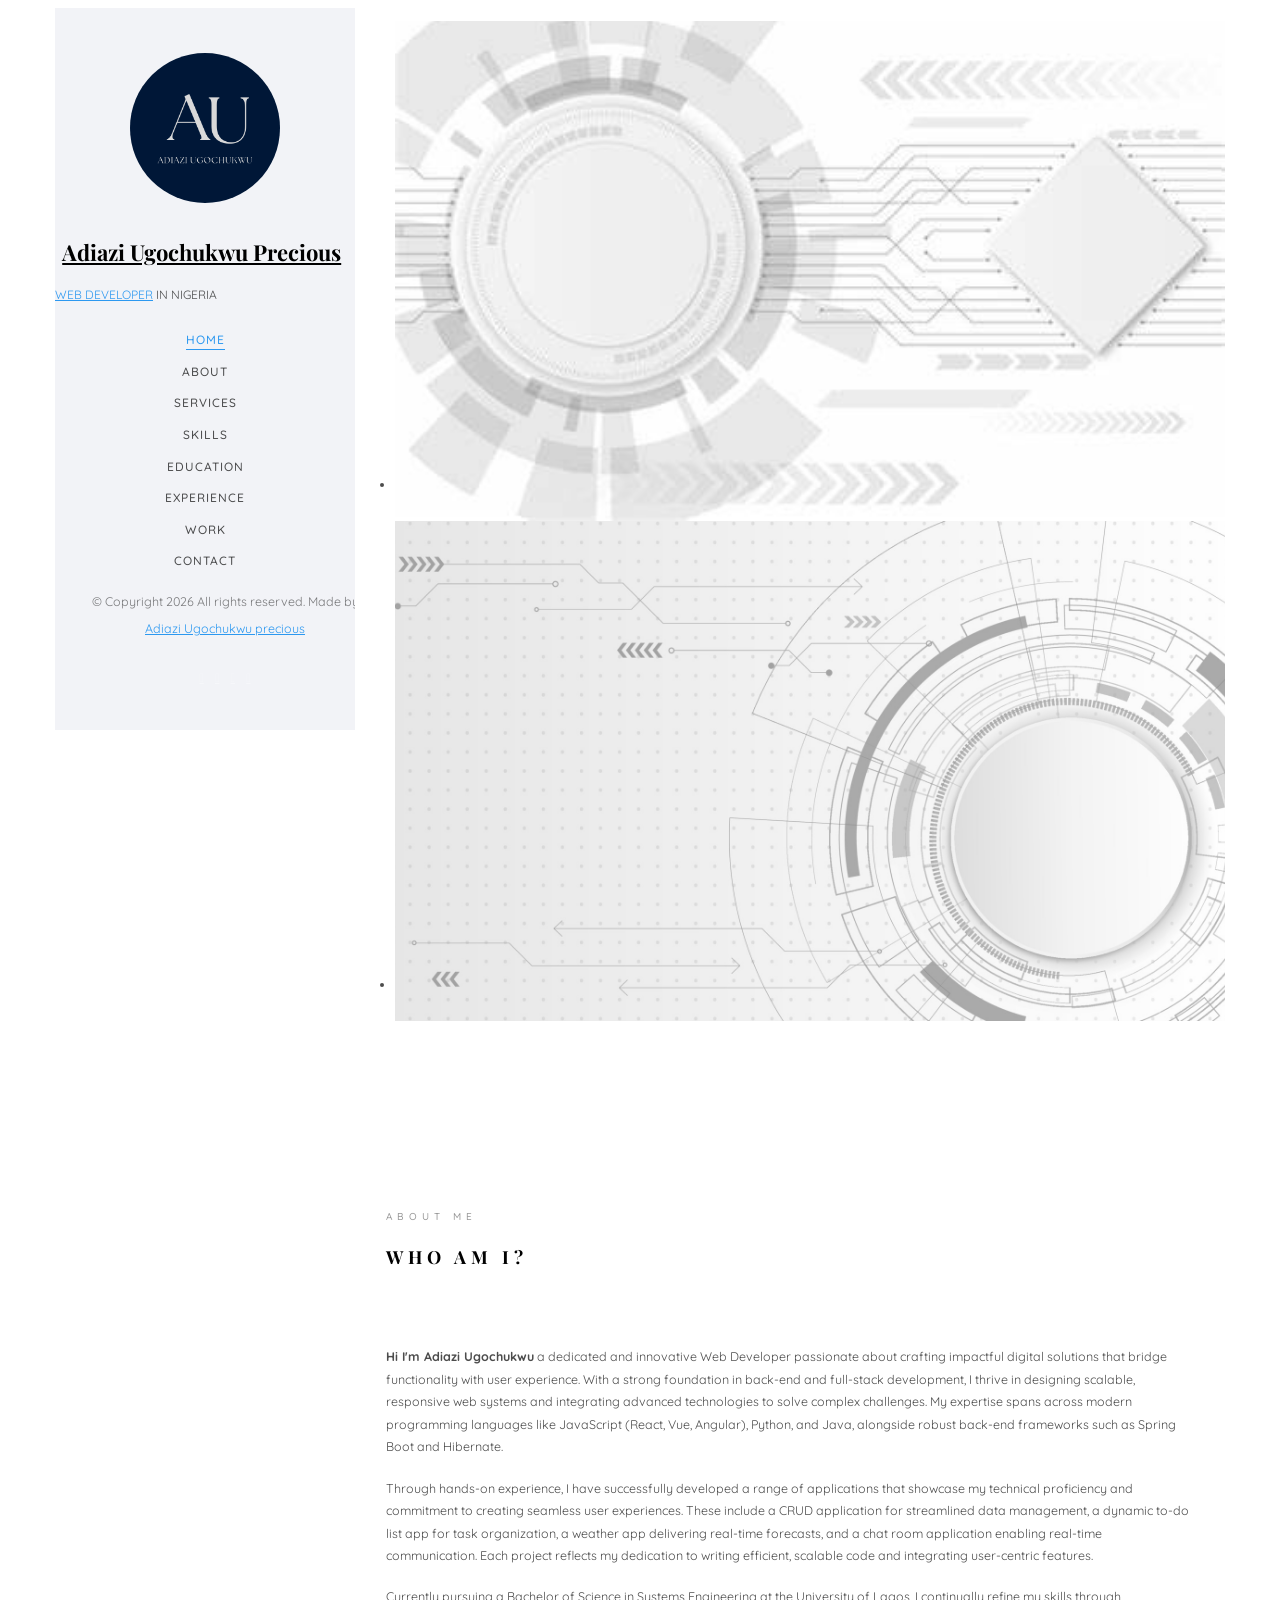
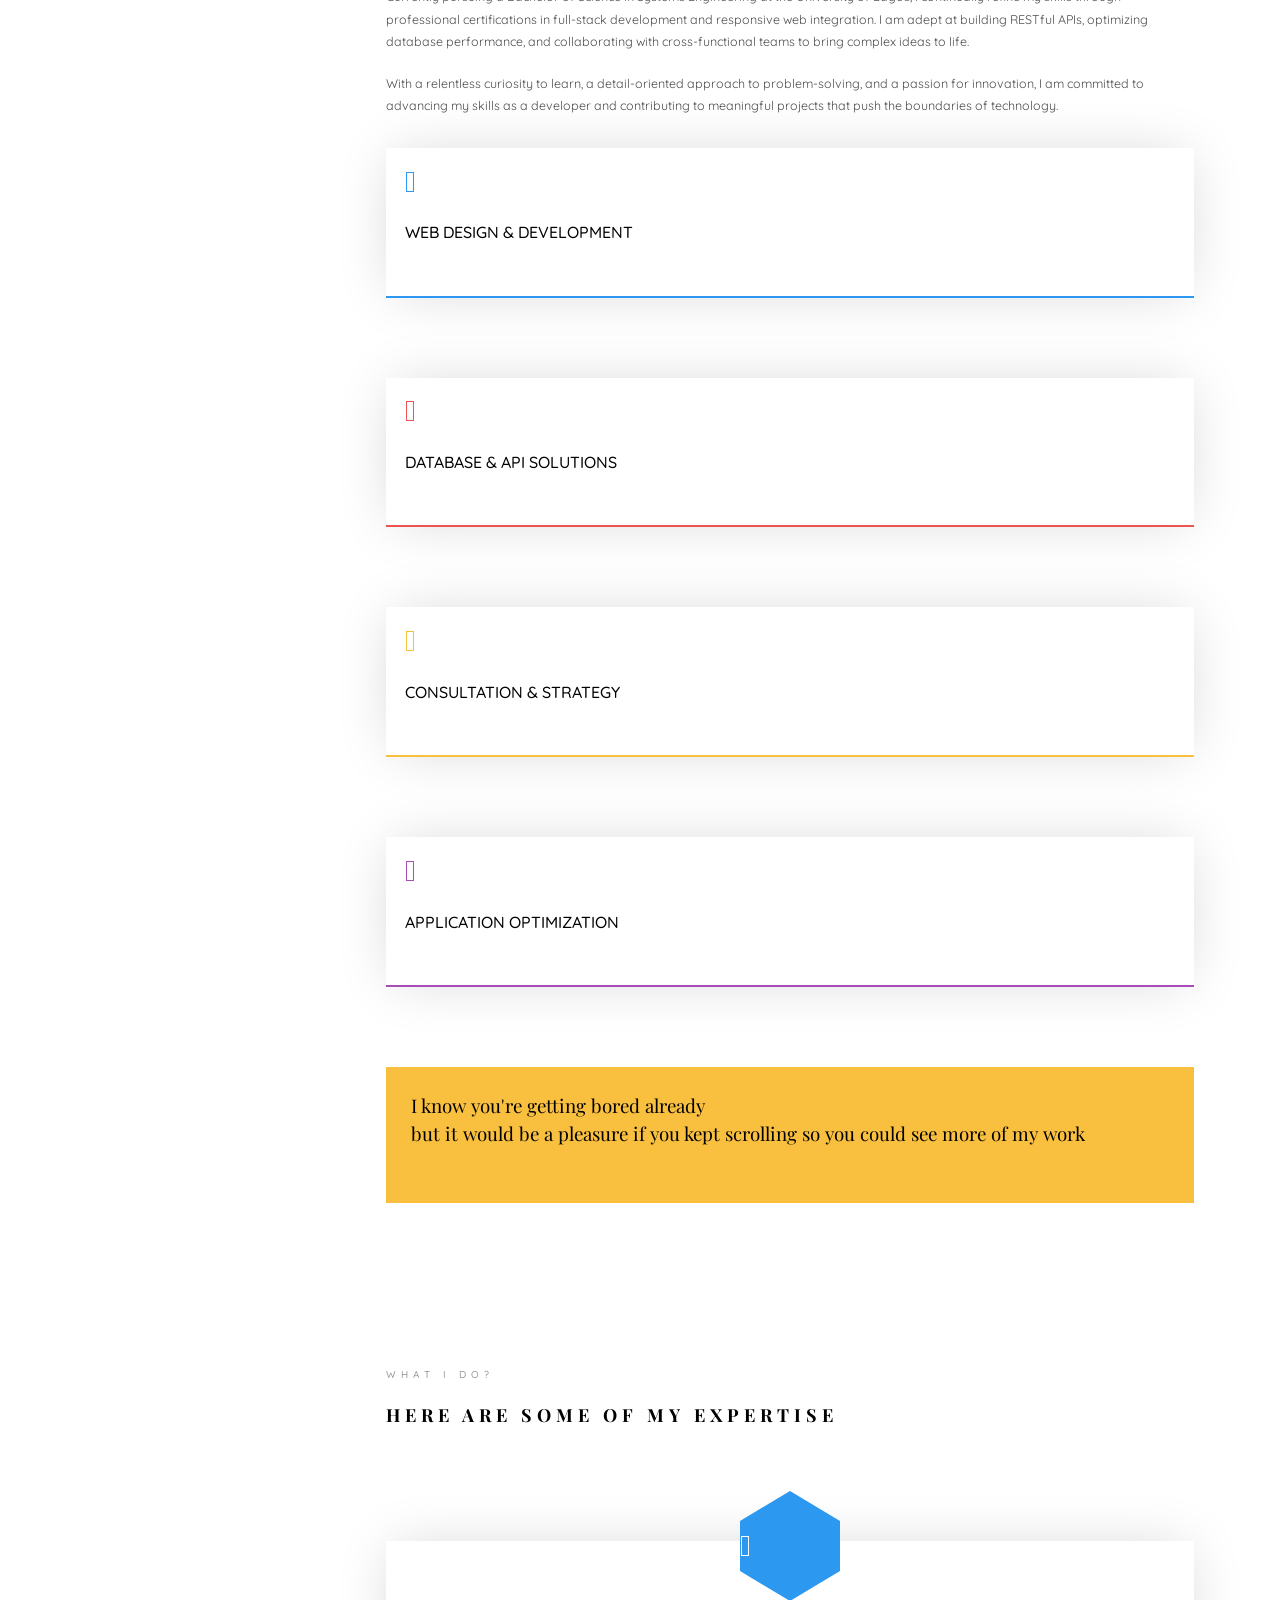
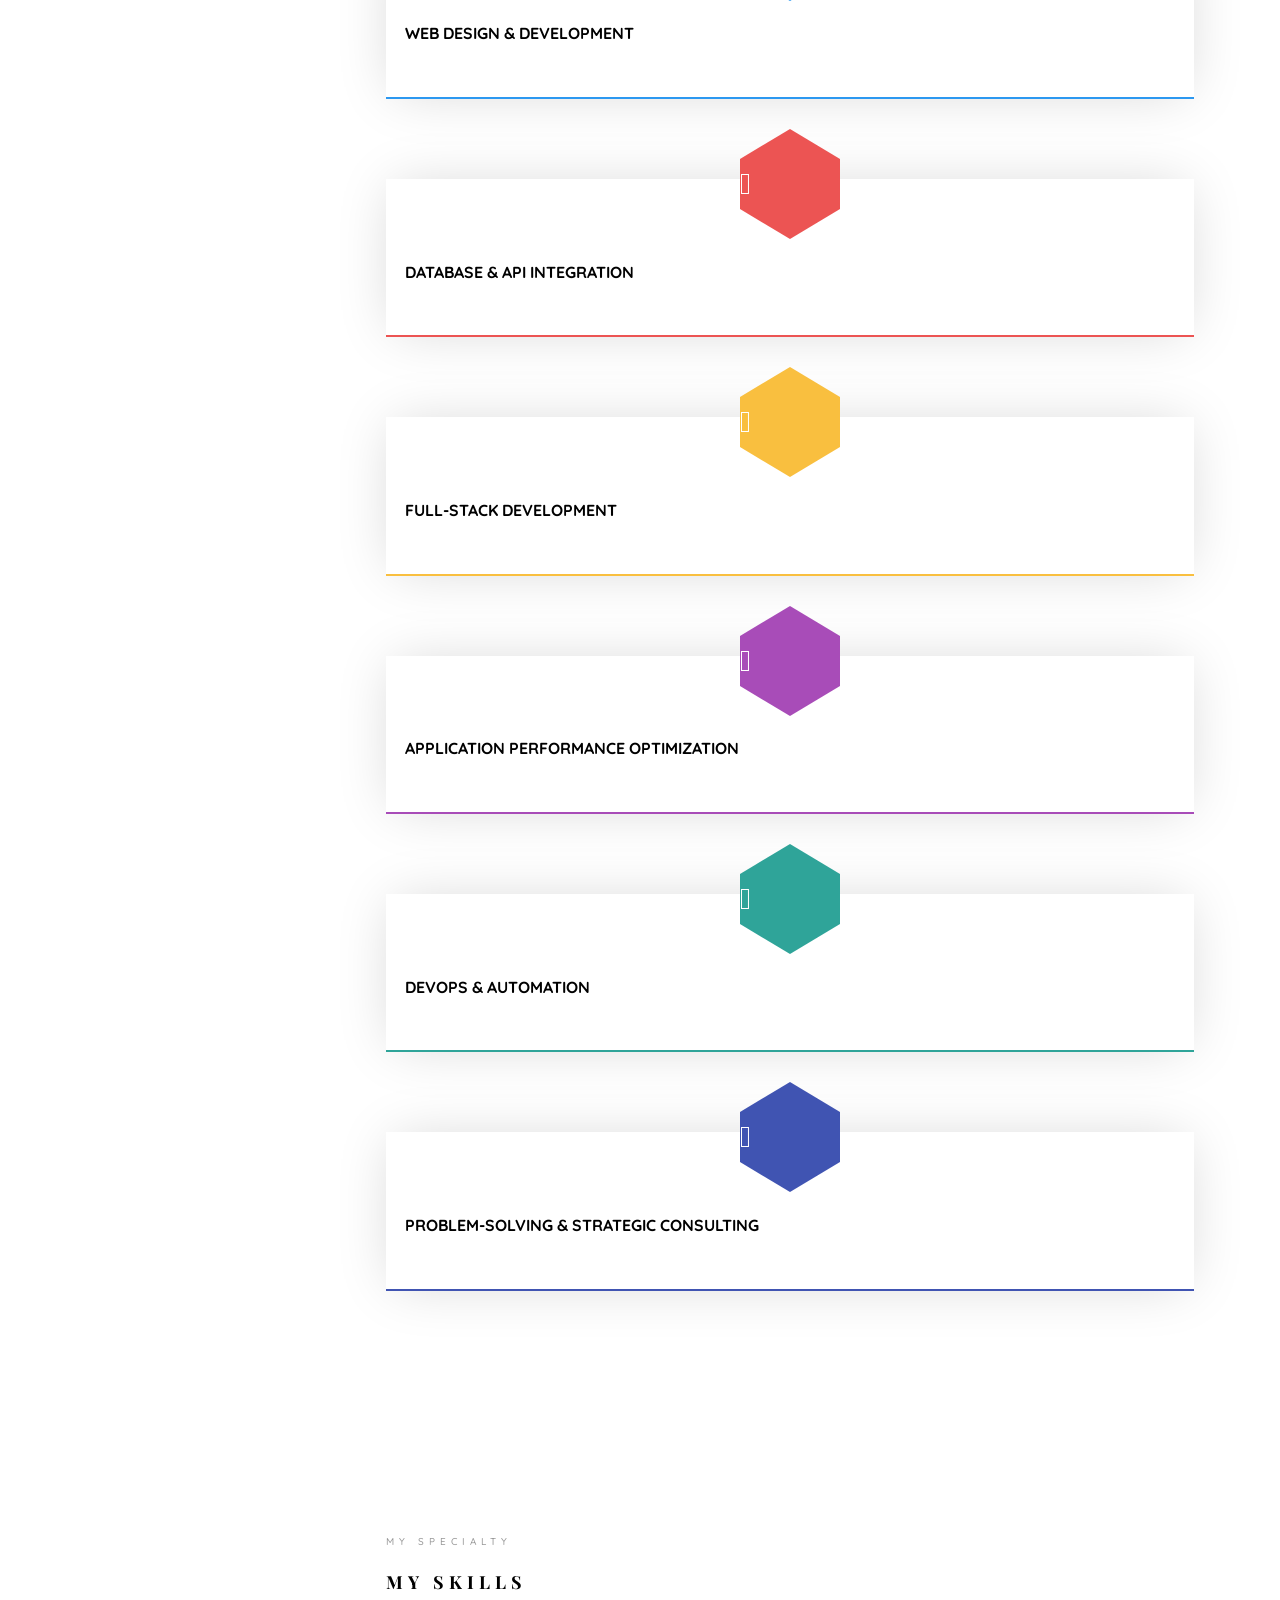
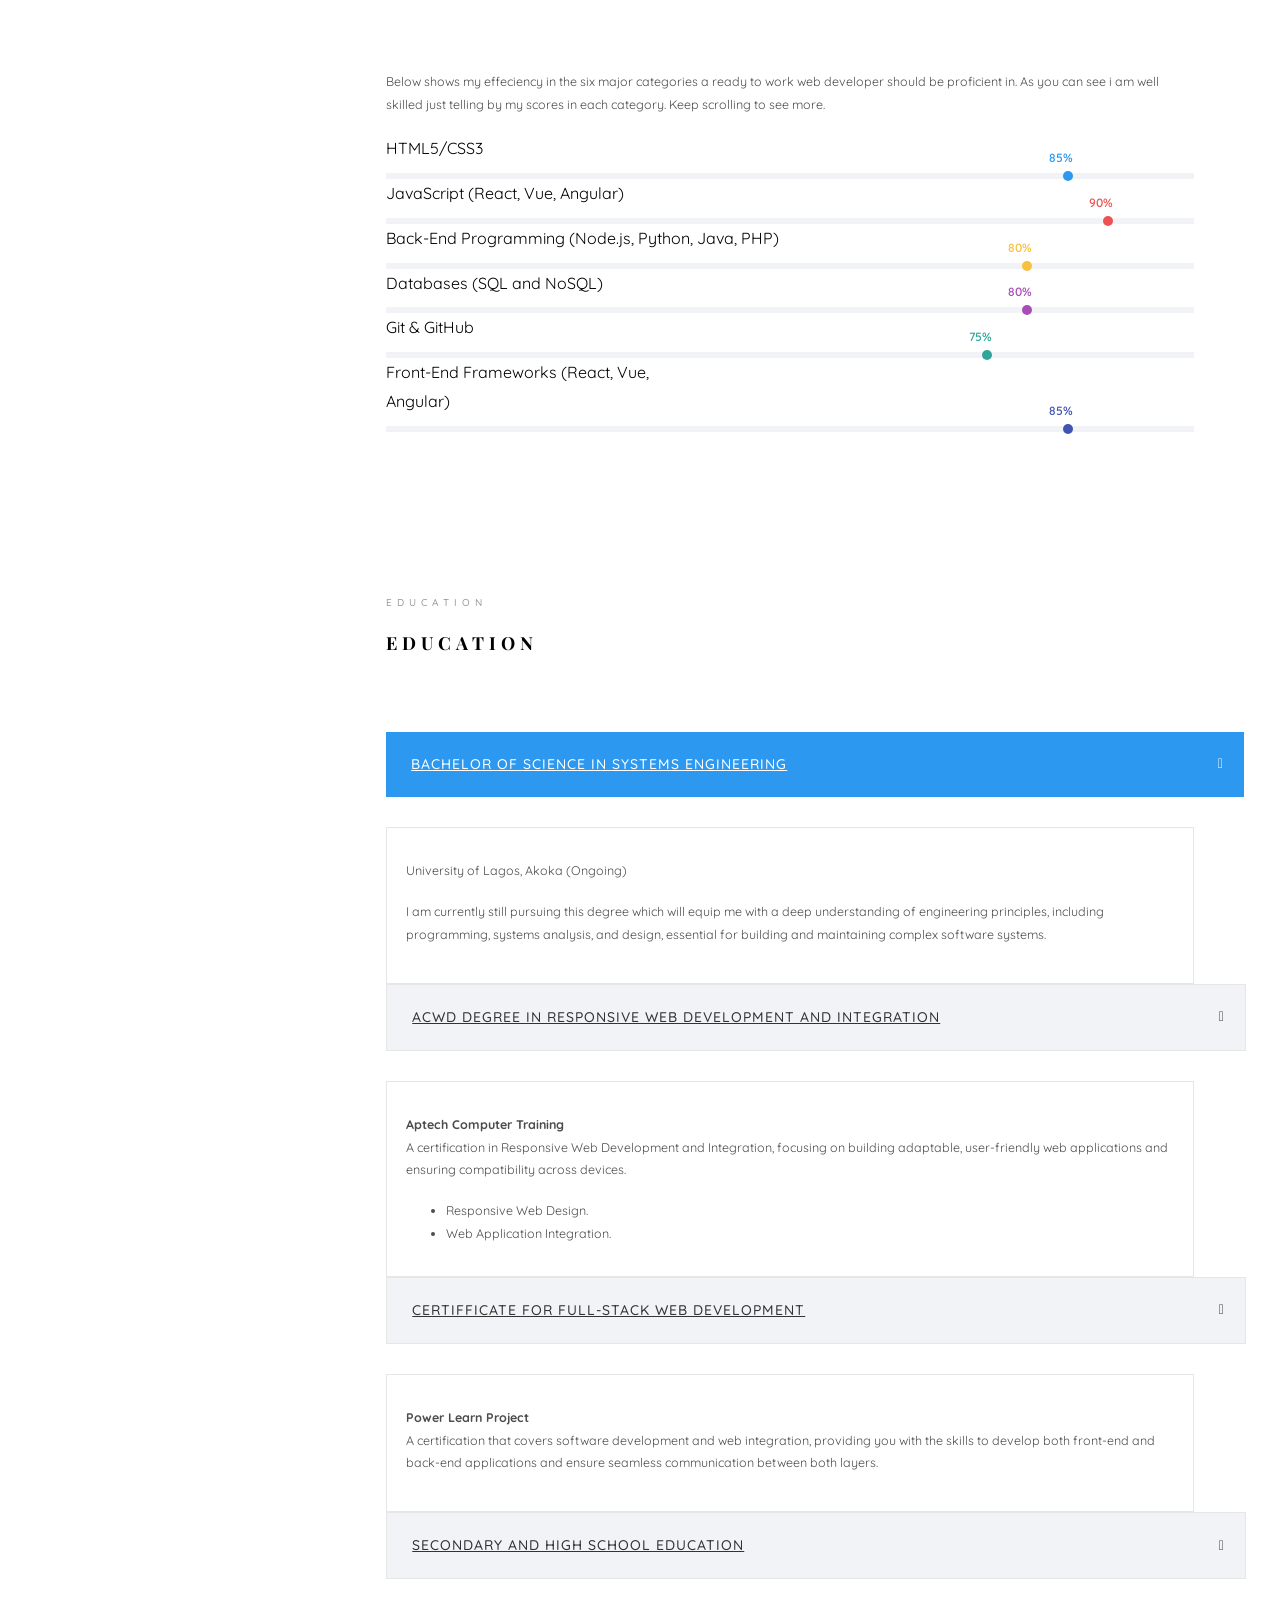
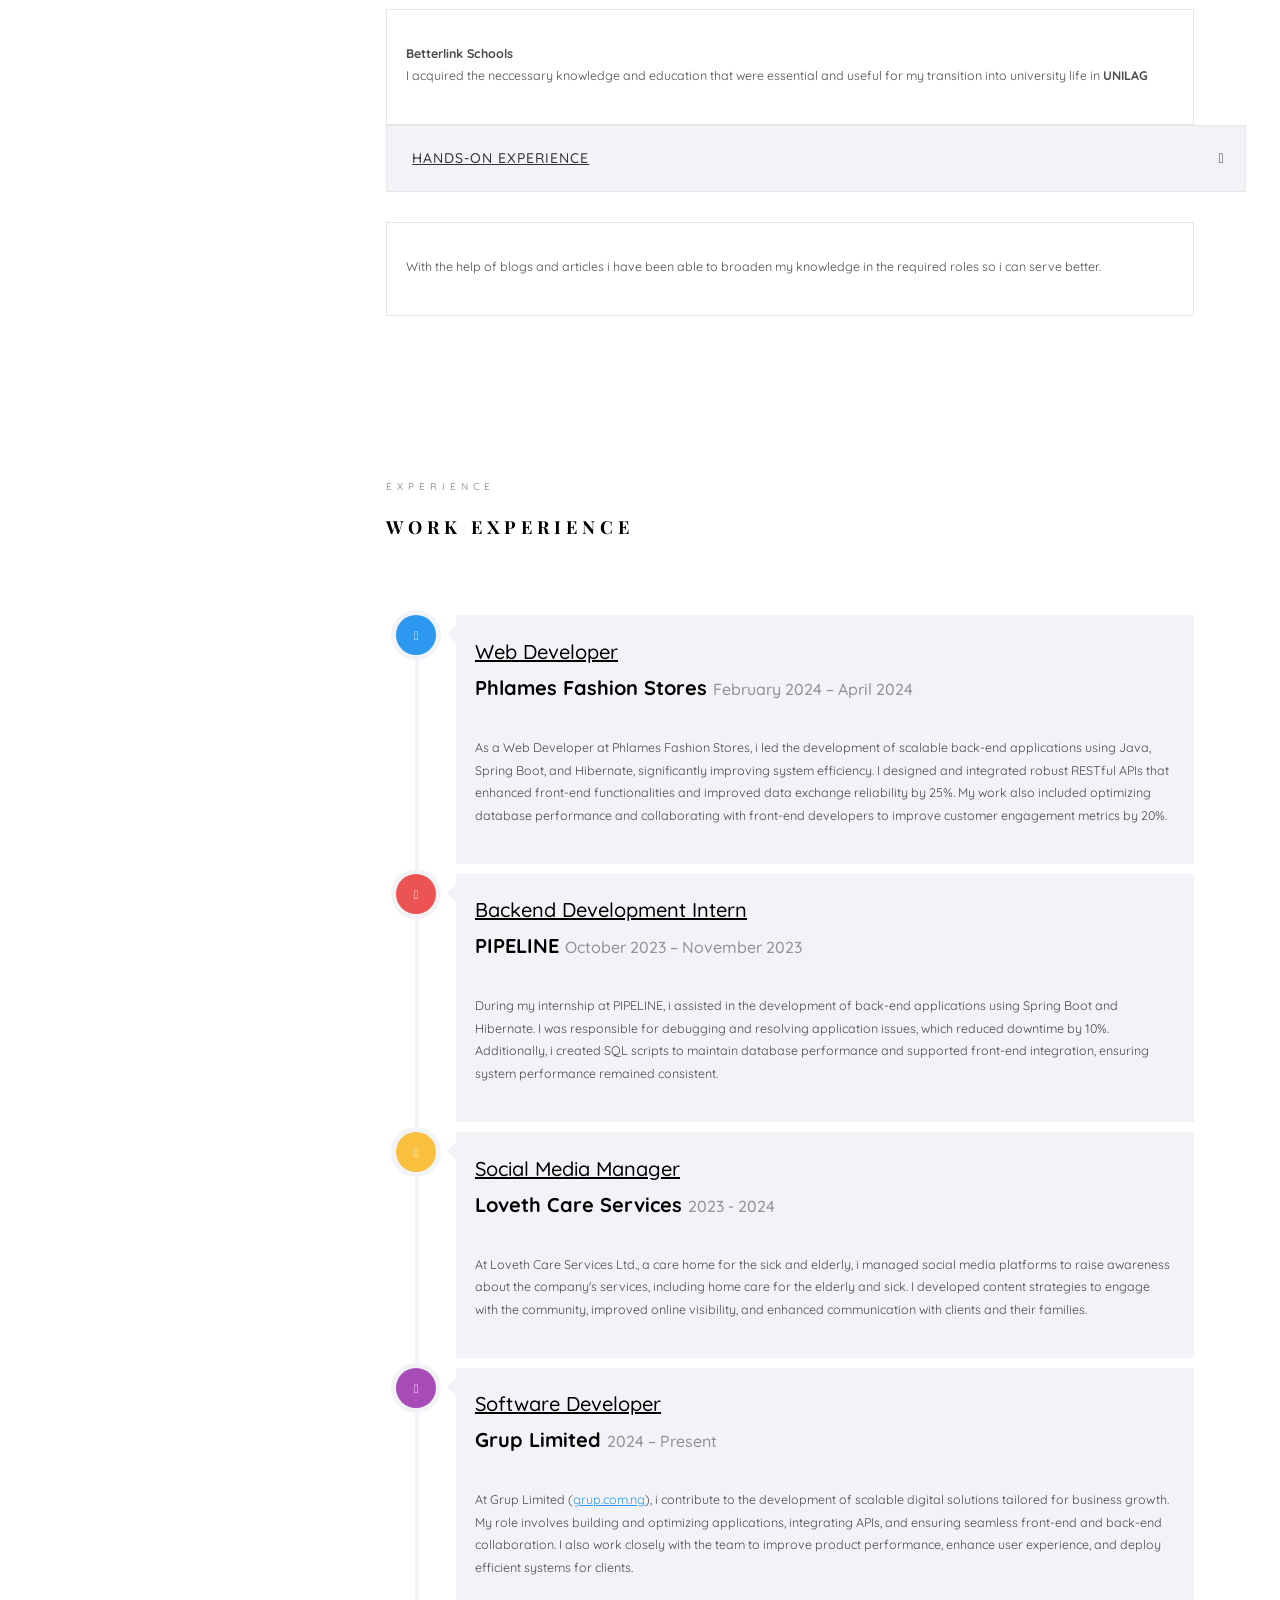
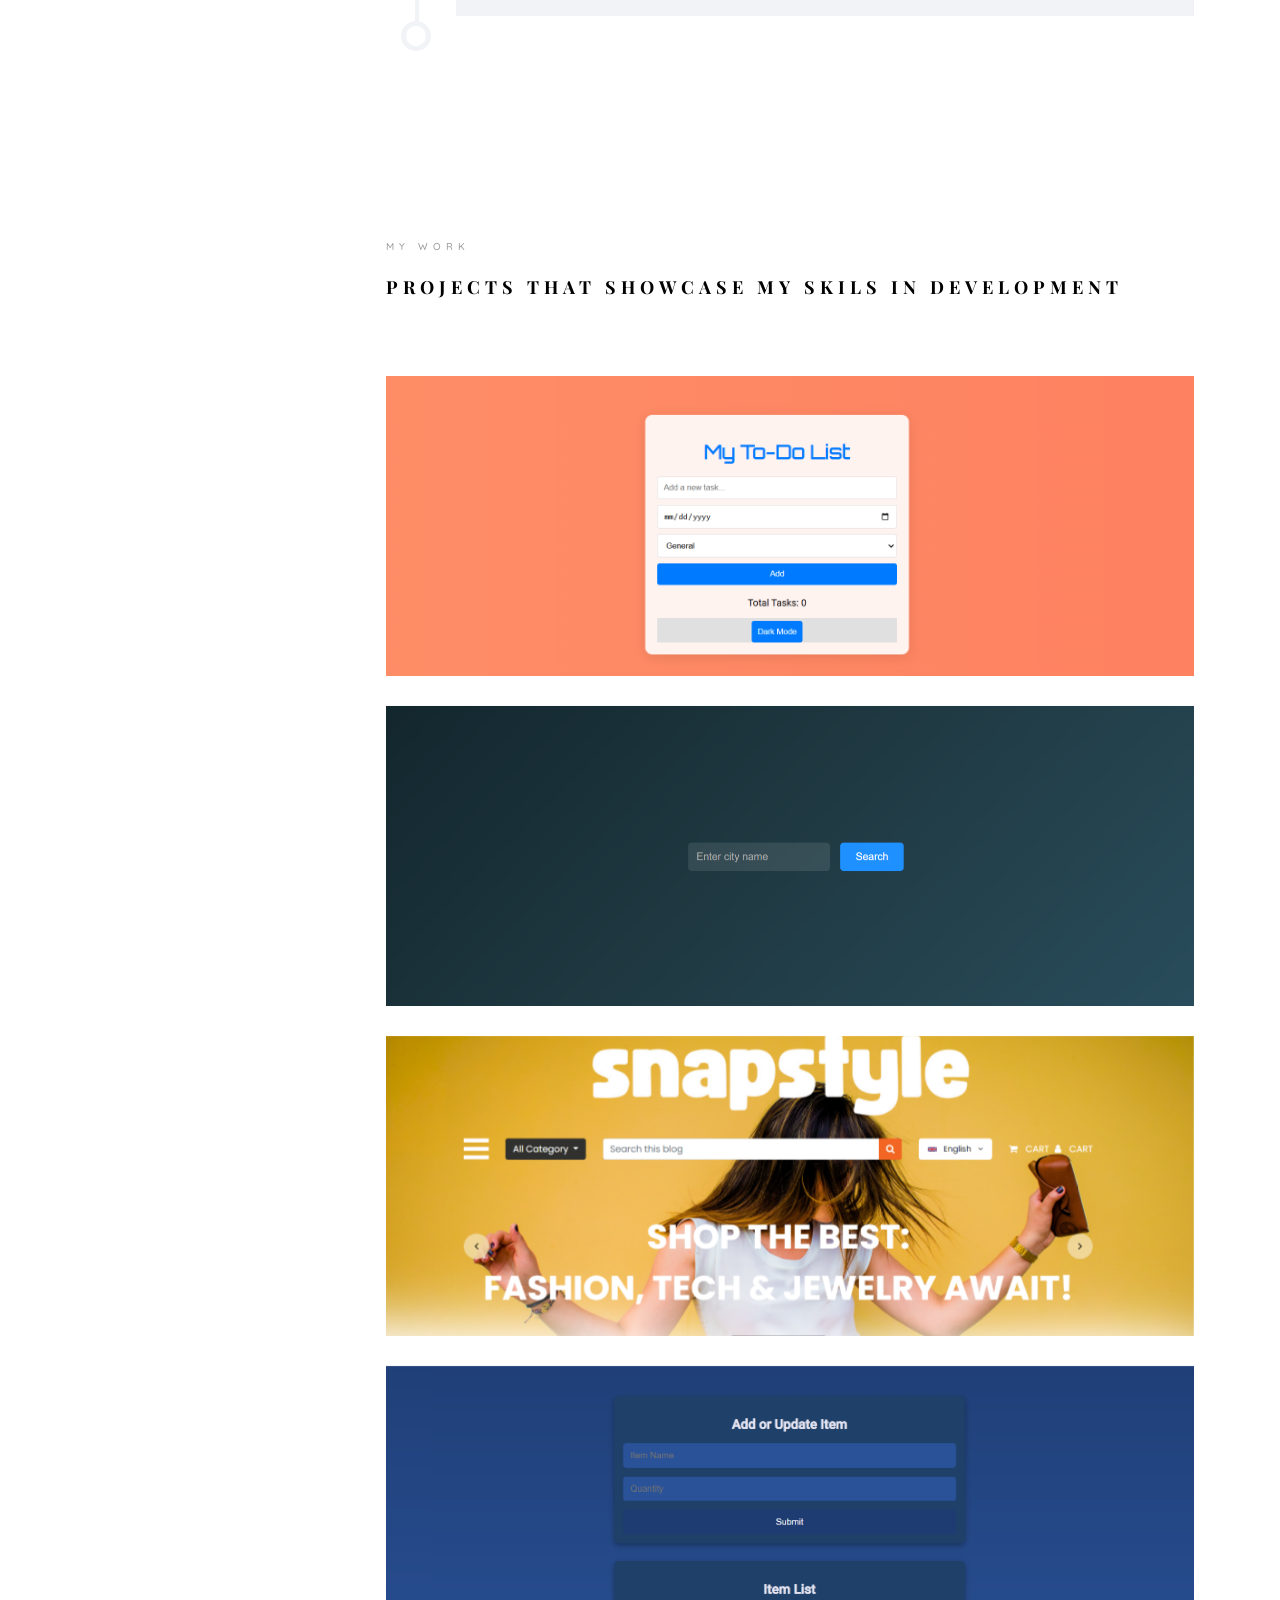
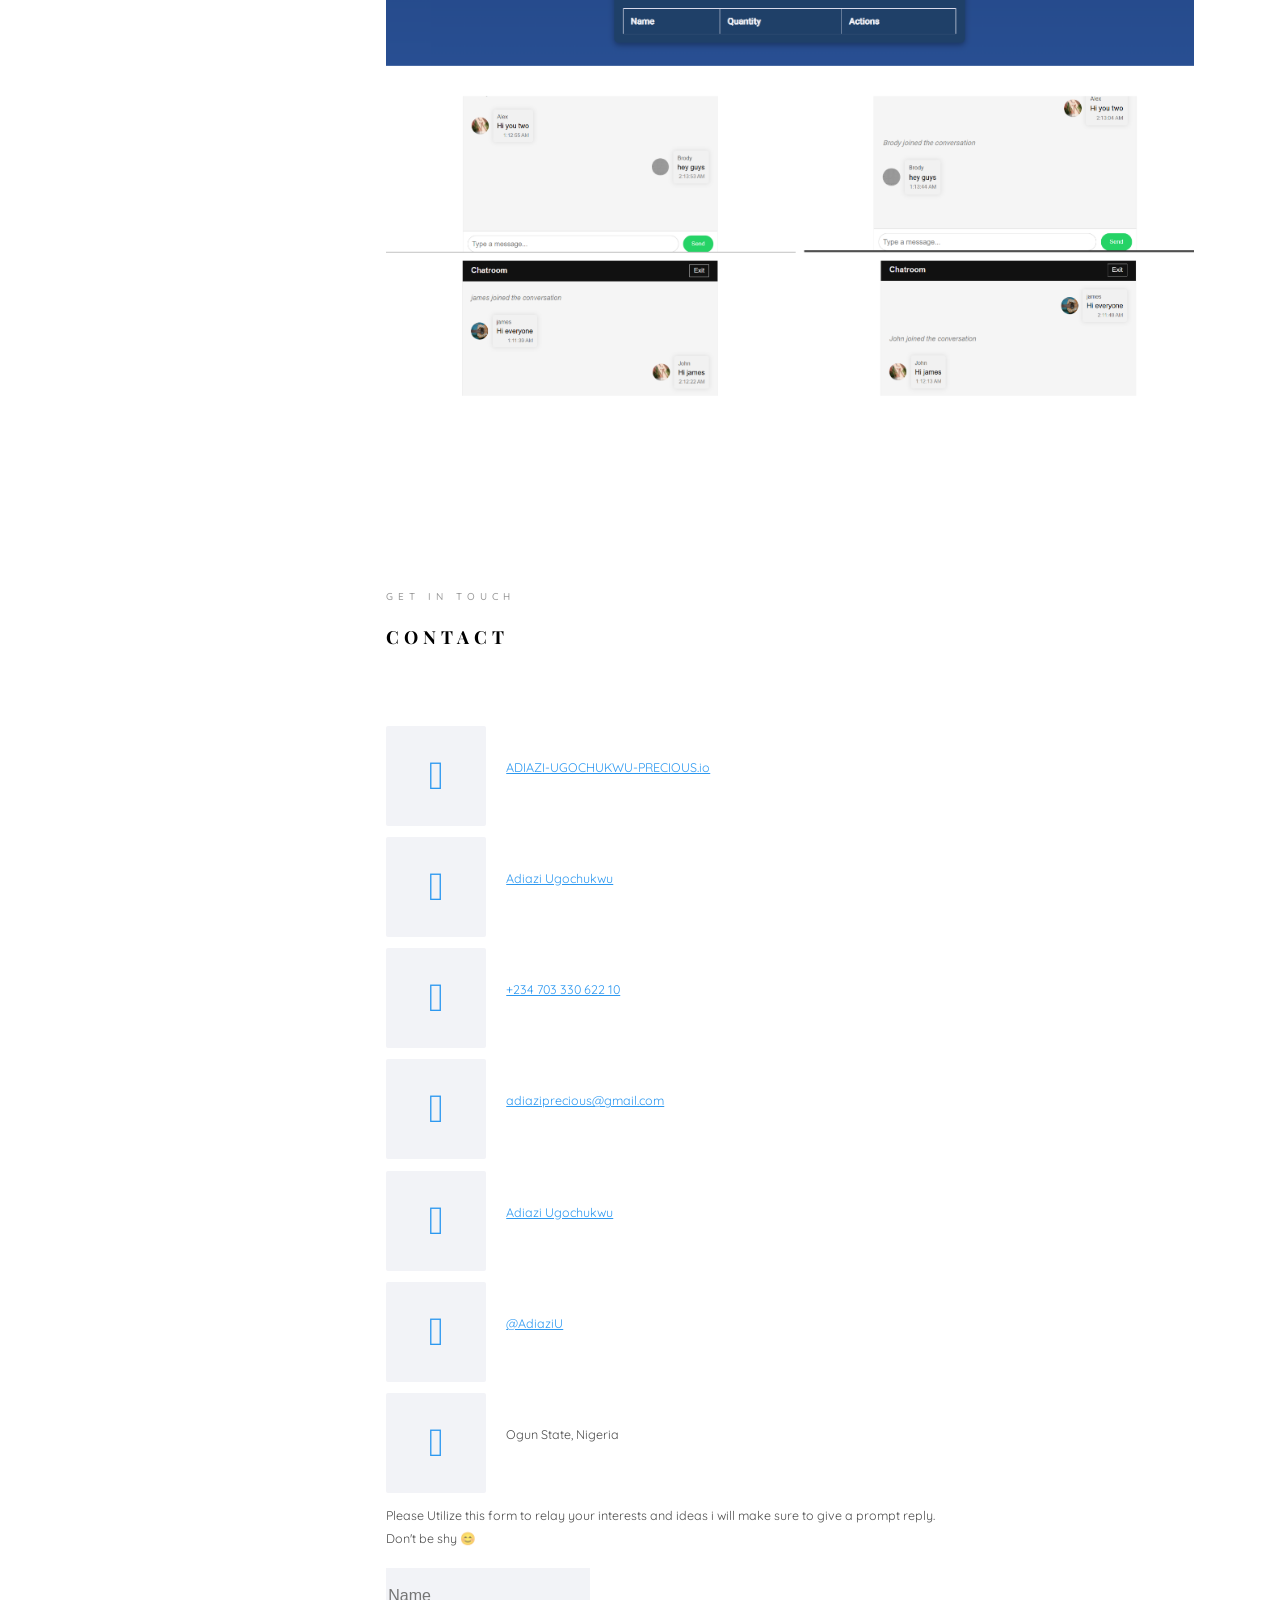
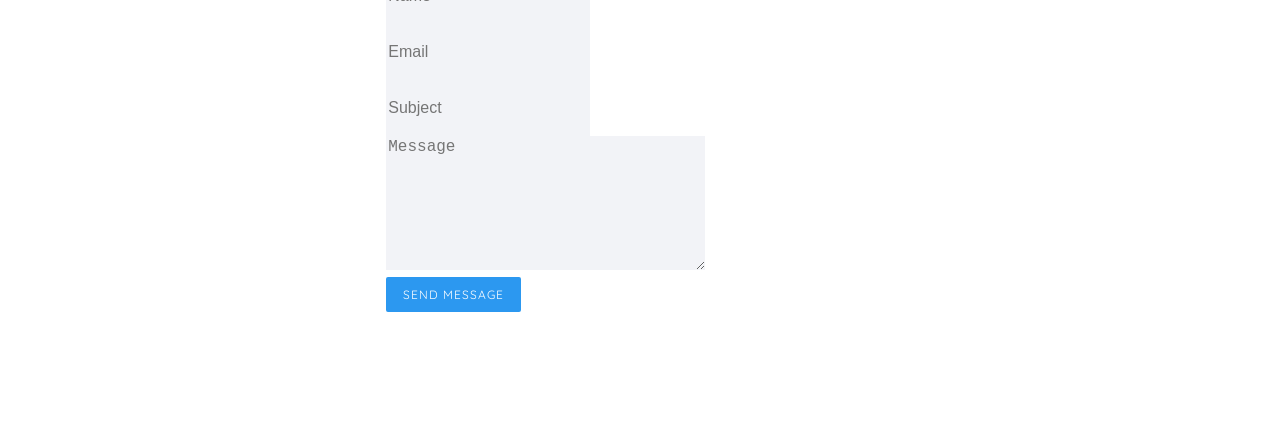
==== index.html @ 8ee33ff7 "Update CV link and improve job description wording" ====
<!DOCTYPE HTML>
<html>
	<head>
	<meta charset="utf-8">
	<meta http-equiv="X-UA-Compatible" content="IE=edge">
	<title>ADIAZI UGOCHUKWU PRECIOUS PORTFOLIO</title>
	<meta name="viewport" content="width=device-width, initial-scale=1">
	<meta name="description" content="" />
	<meta name="keywords" content="" />
	<meta name="author" content="" />

  <!-- Facebook and Twitter integration -->
	<meta property="og:title" content=""/>
	<meta property="og:image" content=""/>
	<meta property="og:url" content=""/>
	<meta property="og:site_name" content=""/>
	<meta property="og:description" content=""/>
	<meta name="twitter:title" content="" />
	<meta name="twitter:image" content="" />
	<meta name="twitter:url" content="" />
	<meta name="twitter:card" content="" />

	<!-- Place favicon.ico and apple-touch-icon.png in the root directory -->
	<link rel="shortcut icon" href="favicon.ico">

	<link href="https://fonts.googleapis.com/css?family=Quicksand:300,400,500,700" rel="stylesheet">
	<link href="https://fonts.googleapis.com/css?family=Playfair+Display:400,400i,700" rel="stylesheet">
	
	<!-- Animate.css -->
	<link rel="stylesheet" href="css/animate.css">
	<!-- Icomoon Icon Fonts-->
	<link rel="stylesheet" href="css/icomoon.css">
	<!-- Bootstrap  -->
	<link rel="stylesheet" href="css/bootstrap.css">
	<!-- Flexslider  -->
	<link rel="stylesheet" href="css/flexslider.css">
	<!-- Flaticons  -->
	<link rel="stylesheet" href="fonts/flaticon/font/flaticon.css">
	<!-- Owl Carousel -->
	<link rel="stylesheet" href="css/owl.carousel.min.css">
	<link rel="stylesheet" href="css/owl.theme.default.min.css">
	<!-- Theme style  -->
	<link rel="stylesheet" href="css/style.css">

	<!-- Modernizr JS -->
	<script src="js/modernizr-2.6.2.min.js"></script>
	<!-- FOR IE9 below -->
	<!--[if lt IE 9]>
	<script src="js/respond.min.js"></script>
	<![endif]-->

	</head>
	<body>
	<div id="colorlib-page">
		<div class="container-wrap">
		<a href="#" class="js-colorlib-nav-toggle colorlib-nav-toggle" data-toggle="collapse" data-target="#navbar" aria-expanded="false" aria-controls="navbar"><i></i></a>
		<aside id="colorlib-aside" role="complementary" class="border js-fullheight">
			<div class="text-center">
				<div class="author-img" style="background-image: url(images/A.png);"></div>
				<h1 id="colorlib-logo"><a href="index.html">Adiazi Ugochukwu Precious</a></h1>
				<span class="position"><a href="#">Web Developer</a> In Nigeria</span>
			</div>
			<nav id="colorlib-main-menu" role="navigation" class="navbar">
				<div id="navbar" class="collapse">
					<ul>
						<li class="active"><a href="#" data-nav-section="home">Home</a></li>
						<li><a href="#" data-nav-section="about">About</a></li>
						<li><a href="#" data-nav-section="services">Services</a></li>
						<li><a href="#" data-nav-section="skills">Skills</a></li>
						<li><a href="#" data-nav-section="education">Education</a></li>
						<li><a href="#" data-nav-section="experience">Experience</a></li>
						<li><a href="#" data-nav-section="work">Work</a></li>
						<li><a href="#" data-nav-section="contact">Contact</a></li>
					</ul>
				</div>
			</nav>

			<div class="colorlib-footer">
				<p><small>&copy; <!-- Link back to Colorlib can't be removed. Template is licensed under CC BY 3.0. -->
Copyright <script>document.write(new Date().getFullYear());</script> All rights reserved. Made by <a href="#" target="_blank">Adiazi Ugochukwu precious</a>
<!-- Link back to Colorlib can't be removed. Template is licensed under CC BY 3.0. --> </span>
				<ul>
					<li><a href="#"><i class="icon-facebook2"></i></a></li>
					<li><a href="#"><i class="icon-twitter2"></i></a></li>
					<li><a href="#"><i class="icon-instagram"></i></a></li>
					<li><a href="#"><i class="icon-linkedin2"></i></a></li>
				</ul>
			</div>

		</aside>

		<div id="colorlib-main">
			<section id="colorlib-hero" class="js-fullheight" data-section="home">
				<div class="flexslider js-fullheight">
					<ul class="slides">
				   	<li style="background-image: url(images/tech3.jpeg);">
				   		<div class="overlay"></div>
				   		<div class="container-fluid">
				   			<div class="row">
					   			<div class="col-md-6 col-md-offset-3 col-md-pull-3 col-sm-12 col-xs-12 js-fullheight slider-text">
					   				<div class="slider-text-inner js-fullheight">
					   					<div class="desc">
						   					<h1>Hi! <br>I'm Ugochukwu</h1>
						   					<h2>A creative web developer ready to bring your ideas to life</h2>
												<p><a class="btn btn-primary btn-learn" href="ADIAZI UGOCHUKWU PRECIOUS NEW.pdf">Download CV <i class="icon-download4"></i></a></p>
											</div>
					   				</div>
					   			</div>
					   		</div>
				   		</div>
				   	</li>
				   	<li style="background-image: url(images/tech4.jpg);">
				   		<div class="overlay"></div>
				   		<div class="container-fluid">
				   			<div class="row">
					   			<div class="col-md-6 col-md-offset-3 col-md-pull-3 col-sm-12 col-xs-12 js-fullheight slider-text">
					   				<div class="slider-text-inner">
					   					<div class="desc">
						   					<h1>I am <br>a DEVELOPER </h1>
												<h2>Ready to make your designs responsive </a></h2>
											</div>
					   				</div>
					   			</div>
					   		</div>
				   		</div>
				   	</li>
				  	</ul>
			  	</div>
			</section>

			<section class="colorlib-about" data-section="about">
				<div class="colorlib-narrow-content">
					<div class="row">
						<div class="col-md-12">
							<div class="row row-bottom-padded-sm animate-box" data-animate-effect="fadeInLeft">
								<div class="col-md-12">
									<div class="about-desc">
										<span class="heading-meta">About me</span>
										<h2 class="colorlib-heading">Who Am I?</h2>
										<p><strong>Hi I'm Adiazi Ugochukwu</strong> a dedicated and innovative Web Developer passionate about crafting impactful digital solutions that bridge functionality with user experience. With a strong foundation in back-end and full-stack development, I thrive in designing scalable, responsive web systems and integrating advanced technologies to solve complex challenges. My expertise spans across modern programming languages like JavaScript (React, Vue, Angular), Python, and Java, alongside robust back-end frameworks such as Spring Boot and Hibernate.</p>
										<p>Through hands-on experience, I have successfully developed a range of applications that showcase my technical proficiency and commitment to creating seamless user experiences. These include a CRUD application for streamlined data management, a dynamic to-do list app for task organization, a weather app delivering real-time forecasts, and a chat room application enabling real-time communication. Each project reflects my dedication to writing efficient, scalable code and integrating user-centric features.</p>
										<p>Currently pursuing a Bachelor of Science in Systems Engineering at the University of Lagos, I continually refine my skills through professional certifications in full-stack development and responsive web integration. I am adept at building RESTful APIs, optimizing database performance, and collaborating with cross-functional teams to bring complex ideas to life.</p>
										<p>With a relentless curiosity to learn, a detail-oriented approach to problem-solving, and a passion for innovation, I am committed to advancing my skills as a developer and contributing to meaningful projects that push the boundaries of technology.</p>
									</div>
								</div>
							</div>
							<div class="row">
								<div class="col-md-3 animate-box" data-animate-effect="fadeInLeft">
									<div class="services color-1">
										<span class="icon2"><i class="icon-globe-outline"></i></span>
										<h3>WEB DESIGN & DEVELOPMENT</h3>
									</div>
								</div>
								<div class="col-md-3 animate-box" data-animate-effect="fadeInRight">
									<div class="services color-2">
										<span class="icon2"><i class="icon-data"></i></span>
										<h3>DATABASE & API SOLUTIONS</h3>
									</div>
								</div>
								<div class="col-md-3 animate-box" data-animate-effect="fadeInTop">
									<div class="services color-3">
										<span class="icon2"><i class="icon-bulb"></i></span>
										<h3>CONSULTATION & STRATEGY</h3>
									</div>
								</div>
								<div class="col-md-3 animate-box" data-animate-effect="fadeInBottom">
									<div class="services color-4">
										<span class="icon2"><i class="icon-tongue2"></i></span>
										<h3>APPLICATION OPTIMIZATION</h3>
									</div>
								</div>
							</div>
							<div class="row">
								<div class="col-md-12 animate-box" data-animate-effect="fadeInLeft">
									<div class="hire">
										<h2>I know you're getting bored already <br>but it would be a pleasure if you kept scrolling so you could see more of my work</h2>
										
									</div>
								</div>
							</div>
						</div>
					</div>
				</div>
			</section>


			
			<section class="colorlib-services" data-section="services">
				<div class="colorlib-narrow-content">
					<div class="row">
						<div class="col-md-6 col-md-offset-3 col-md-pull-3 animate-box" data-animate-effect="fadeInLeft">
							<span class="heading-meta">What I do?</span>
							<h2 class="colorlib-heading">Here are some of my expertise</h2>
						</div>
					</div>
					<div class="row row-pt-md">
						<div class="col-md-4 text-center animate-box">
							<div class="services color-1">
								<span class="icon">
									<i class="icon-globe-outline"></i>
								</span>
								<div class="desc">
									<h3>Web design & development</h3>
									
								</div>
							</div>
						</div>
						<div class="col-md-4 text-center animate-box">
							<div class="services color-2">
								<span class="icon">
									<i class="icon-data"></i>
								</span>
								<div class="desc">
									<h3>Database & Api integration</h3>
									
								</div>
							</div>
						</div>
						<div class="col-md-4 text-center animate-box">
							<div class="services color-3">
								<span class="icon">
									<i class="icon-phone3"></i>
								</span>
								<div class="desc">
									<h3>Full-stack Development</h3>
									
								</div>
							</div>
						</div>
						<div class="col-md-4 text-center animate-box">
							<div class="services color-4">
								<span class="icon">
									<i class="icon-tongue2"></i>
								</span>
								<div class="desc">
									<h3>Application Performance Optimization</h3>
									
								</div>
							</div>
						</div>
						<div class="col-md-4 text-center animate-box">
							<div class="services color-5">
								<span class="icon">
									<i class="icon-github"></i>
								</span>
								<div class="desc">
									<h3>DevOps & Automation</h3>
									
								</div>
							</div>
						</div>
						<div class="col-md-4 text-center animate-box">
							<div class="services color-6">
								<span class="icon">
									<i class="icon-bulb"></i>
								</span>
								<div class="desc">
									<h3>Problem-Solving & Strategic Consulting</h3>
									
								</div>
							</div>
						</div>
					</div>
				</div>
			</section>

			<section class="colorlib-skills" data-section="skills">
				<div class="colorlib-narrow-content">
					<div class="row">
						<div class="col-md-6 col-md-offset-3 col-md-pull-3 animate-box" data-animate-effect="fadeInLeft">
							<span class="heading-meta">My Specialty</span>
							<h2 class="colorlib-heading animate-box">My Skills</h2>
						</div>
					</div>
					<div class="row">
						<div class="col-md-12 animate-box" data-animate-effect="fadeInLeft">
							<p>Below shows my effeciency in the six major categories a ready to work web developer should be proficient in. As you can see i am well skilled just telling by my scores in each category. Keep scrolling to see more.</p>
						</div>
						<div class="col-md-6 animate-box" data-animate-effect="fadeInLeft">
							<div class="progress-wrap">
								<h3>HTML5/CSS3</h3>
								<div class="progress">
								 	<div class="progress-bar color-1" role="progressbar" aria-valuenow="85"
								  	aria-valuemin="0" aria-valuemax="100" style="width:85%">
								    <span>85%</span>
								  	</div>
								</div>
							</div>
						</div>
						<div class="col-md-6 animate-box" data-animate-effect="fadeInRight">
							<div class="progress-wrap">
								<h3>JavaScript (React, Vue, Angular)</h3>
								<div class="progress">
								 	<div class="progress-bar color-2" role="progressbar" aria-valuenow="90"
								  	aria-valuemin="0" aria-valuemax="100" style="width:90%">
								    <span>90%</span>
								  	</div>
								</div>
							</div>
						</div>
						<div class="col-md-6 animate-box" data-animate-effect="fadeInLeft">
							<div class="progress-wrap">
								<h3>Back-End Programming (Node.js, Python, Java, PHP)</h3>
								<div class="progress">
								 	<div class="progress-bar color-3" role="progressbar" aria-valuenow="80"
								  	aria-valuemin="0" aria-valuemax="100" style="width:80%">
								    <span>80%</span>
								  	</div>
								</div>
							</div>
						</div>
						<div class="col-md-6 animate-box" data-animate-effect="fadeInRight">
							<div class="progress-wrap">
								<h3>Databases (SQL and NoSQL)</h3>
								<div class="progress">
								 	<div class="progress-bar color-4" role="progressbar" aria-valuenow="90"
								  	aria-valuemin="0" aria-valuemax="100" style="width:80%">
								    <span>80%</span>
								  	</div>
								</div>
							</div>
						</div>
						<div class="col-md-6 animate-box" data-animate-effect="fadeInLeft">
							<div class="progress-wrap">
								<h3>Git & GitHub</h3>
								<div class="progress">
								 	<div class="progress-bar color-5" role="progressbar" aria-valuenow="75"
								  	aria-valuemin="0" aria-valuemax="100" style="width:75%">
								    <span>75%</span>
								  	</div>
								</div>
							</div>
						</div>
						<div class="col-md-6 animate-box" data-animate-effect="fadeInRight">
							<div class="progress-wrap">
								<h3>Front-End Frameworks (React, Vue, <br>Angular)</h3>
								<div class="progress">
								 	<div class="progress-bar color-6" role="progressbar" aria-valuenow="80"
								  	aria-valuemin="0" aria-valuemax="100" style="width:85%">
								    <span>85%</span>
								  	</div>
								</div>
							</div>
						</div>
					</div>
				</div>
			</section>

			<section class="colorlib-education" data-section="education">
				<div class="colorlib-narrow-content">
					<div class="row">
						<div class="col-md-6 col-md-offset-3 col-md-pull-3 animate-box" data-animate-effect="fadeInLeft">
							<span class="heading-meta">Education</span>
							<h2 class="colorlib-heading animate-box">Education</h2>
						</div>
					</div>
					<div class="row">
						<div class="col-md-12 animate-box" data-animate-effect="fadeInLeft">
							<div class="fancy-collapse-panel">
								<div class="panel-group" id="accordion" role="tablist" aria-multiselectable="true">
									<div class="panel panel-default">
									    <div class="panel-heading" role="tab" id="headingOne">
									        <h4 class="panel-title">
									            <a data-toggle="collapse" data-parent="#accordion" href="#collapseOne" aria-expanded="true" aria-controls="collapseOne">Bachelor of Science in Systems Engineering
									            </a>
									        </h4>
									    </div>
									    <div id="collapseOne" class="panel-collapse collapse in" role="tabpanel" aria-labelledby="headingOne">
									         <div class="panel-body">
									            <div class="row">
										      		<div class="col-md-6">
										      			<p>University of Lagos, Akoka (Ongoing) </p>
										      		</div>
										      		<div class="col-md-6">
										      			<p>I am currently still pursuing this degree which will equip me with a deep understanding of engineering principles, including programming, systems analysis, and design, essential for building and maintaining complex software systems.</p>
										      		</div>
										      	</div>
									         </div>
									    </div>
									</div>
									<div class="panel panel-default">
									    <div class="panel-heading" role="tab" id="headingTwo">
									        <h4 class="panel-title">
									            <a class="collapsed" data-toggle="collapse" data-parent="#accordion" href="#collapseTwo" aria-expanded="false" aria-controls="collapseTwo">ACWD Degree in Responsive Web Development and Integration
									            </a>
									        </h4>
									    </div>
									    <div id="collapseTwo" class="panel-collapse collapse" role="tabpanel" aria-labelledby="headingTwo">
									        <div class="panel-body">
									            <p><strong>Aptech Computer Training</strong><br>
													A certification in Responsive Web Development and Integration, focusing on building adaptable, user-friendly web applications and ensuring compatibility across devices.</p>
													<ul>
														<li>Responsive Web Design.</li>
														<li>Web Application Integration.</li>
													</ul>
									        </div>
									    </div>
									</div>
									<div class="panel panel-default">
									    <div class="panel-heading" role="tab" id="headingThree">
									        <h4 class="panel-title">
									            <a class="collapsed" data-toggle="collapse" data-parent="#accordion" href="#collapseThree" aria-expanded="false" aria-controls="collapseThree">Certifficate for Full-Stack Web Development
									            </a>
									        </h4>
									    </div>
									    <div id="collapseThree" class="panel-collapse collapse" role="tabpanel" aria-labelledby="headingThree">
									        <div class="panel-body">
									            <p><strong>Power Learn Project</strong><br>
													A certification that covers software development and web integration, providing you with the skills to develop both front-end and back-end applications and ensure seamless communication between both layers.</p>	
									        </div>
									    </div>
									</div>

									<div class="panel panel-default">
									    <div class="panel-heading" role="tab" id="headingFour">
									        <h4 class="panel-title">
									            <a class="collapsed" data-toggle="collapse" data-parent="#accordion" href="#collapseFour" aria-expanded="false" aria-controls="collapseFour">Secondary and High School Education
									            </a>
									        </h4>
									    </div>
									    <div id="collapseFour" class="panel-collapse collapse" role="tabpanel" aria-labelledby="headingFour">
									        <div class="panel-body">
									            <p><strong>Betterlink Schools</strong><br>I acquired the neccessary knowledge and education that were essential and useful for my transition into university life in <strong>UNILAG</strong></p>	
									        </div>
									    </div>
									</div>

									<div class="panel panel-default">
									    <div class="panel-heading" role="tab" id="headingFive">
									        <h4 class="panel-title">
									            <a class="collapsed" data-toggle="collapse" data-parent="#accordion" href="#collapseFive" aria-expanded="false" aria-controls="collapseFive">Hands-on experience 
									            </a>
									        </h4>
									    </div>
									    <div id="collapseFive" class="panel-collapse collapse" role="tabpanel" aria-labelledby="headingFive">
									        <div class="panel-body">
									            <p>With the help of blogs and articles i have been able to broaden my knowledge in the required roles so i can serve better.</p>	
									        </div>
									    </div>
									</div>
								</div>
							</div>
						</div>
					</div>
				</div>
			</section>
<section class="colorlib-experience" data-section="experience">
	<div class="colorlib-narrow-content">
		<div class="row">
			<div class="col-md-6 col-md-offset-3 col-md-pull-3 animate-box" data-animate-effect="fadeInLeft">
				<span class="heading-meta">Experience</span>
				<h2 class="colorlib-heading animate-box">Work Experience</h2>
			</div>
		</div>
		<div class="row">
			<div class="col-md-12">
				<div class="timeline-centered">
					
					<article class="timeline-entry animate-box" data-animate-effect="fadeInLeft">
						<div class="timeline-entry-inner">
							<div class="timeline-icon color-1">
								<i class="icon-pen2"></i>
							</div>
							<div class="timeline-label">
								<h2><a href="#">Web Developer</a><br><strong>Phlames Fashion Stores </strong> <span>February 2024 – April 2024</span></h2>
								<p>As a Web Developer at Phlames Fashion Stores, i led the development of scalable back-end applications using Java, Spring Boot, and Hibernate, significantly improving system efficiency. I designed and integrated robust RESTful APIs that enhanced front-end functionalities and improved data exchange reliability by 25%. My work also included optimizing database performance and collaborating with front-end developers to improve customer engagement metrics by 20%.</p>
							</div>
						</div>
					</article>

					<article class="timeline-entry animate-box" data-animate-effect="fadeInRight">
						<div class="timeline-entry-inner">
							<div class="timeline-icon color-2">
								<i class="icon-pen2"></i>
							</div>
							<div class="timeline-label">
								<h2><a href="#">Backend Development Intern</a><br><strong>PIPELINE</strong> <span>October 2023 – November 2023</span></h2>
								<p>During my internship at PIPELINE, i assisted in the development of back-end applications using Spring Boot and Hibernate. I was responsible for debugging and resolving application issues, which reduced downtime by 10%. Additionally, i created SQL scripts to maintain database performance and supported front-end integration, ensuring system performance remained consistent.</p>
							</div>
						</div>
					</article>

					<article class="timeline-entry animate-box" data-animate-effect="fadeInLeft">
						<div class="timeline-entry-inner">
							<div class="timeline-icon color-3">
								<i class="icon-pen2"></i>
							</div>
							<div class="timeline-label">
								<h2><a href="#">Social Media Manager</a><br><strong>Loveth Care Services</strong> <span>2023 - 2024</span></h2>
								<p>At Loveth Care Services Ltd., a care home for the sick and elderly, i managed social media platforms to raise awareness about the company's services, including home care for the elderly and sick. I developed content strategies to engage with the community, improved online visibility, and enhanced communication with clients and their families.</p>
							</div>
						</div>
					</article>

					
					<article class="timeline-entry animate-box" data-animate-effect="fadeInRight">
						<div class="timeline-entry-inner">
							<div class="timeline-icon color-4">
								<i class="icon-pen2"></i>
							</div>
							<div class="timeline-label">
								<h2><a href="https://grup.com.ng" target="_blank">Software Developer</a><br><strong>Grup Limited</strong> <span>2024 – Present</span></h2>
								<p>At Grup Limited (<a href="https://grup.com.ng" target="_blank">grup.com.ng</a>), i contribute to the development of scalable digital solutions tailored for business growth. My role involves building and optimizing applications, integrating APIs, and ensuring seamless front-end and back-end collaboration. I also work closely with the team to improve product performance, enhance user experience, and deploy efficient systems for clients.</p>
							</div>
						</div>
					</article>
					
					<article class="timeline-entry begin animate-box" data-animate-effect="fadeInBottom">
						<div class="timeline-entry-inner">
							<div class="timeline-icon color-none"></div>
						</div>
					</article>
					
				</div>
			</div>
		</div>
	</div>
</section>


			<section class="colorlib-work" data-section="work">
				<div class="colorlib-narrow-content">
					<div class="row">
						<div class="col-md-6 col-md-offset-3 col-md-pull-3 animate-box" data-animate-effect="fadeInLeft">
							<span class="heading-meta">My Work</span>
							<h2 class="colorlib-heading animate-box">Projects that showcase my skils in development</h2>
						</div>
					</div>
					<div class="row">
						<div class="col-md-6 animate-box" data-animate-effect="fadeInLeft">
							<div class="project" style="background-image: url(images/work1.png);">
								<div class="desc">
									<div class="con">
										<h3>TO-DO LIST SYSTEM</h3>
										<span>Web App</span>
										<p class="icon">
											<span><a href="https://adiazi-ugochukwu-precious.github.io/todo-list-app/"><i class="icon-eye">live Demo</i></a></span>
											<span><a href="https://github.com/Adiazi-ugochukwu-precious/todo-list-app.git"><i class="icon-github"></i>GitHub</a></span>
										</p>
									</div>
								</div>
							</div>
						</div>
						<div class="col-md-6 animate-box" data-animate-effect="fadeInRight">
							<div class="project" style="background-image: url(images/work2.png);">
								<div class="desc">
									<div class="con">
										<h3>Real-time weather app</h3>
										<span>Web App</span>
										<p class="icon">
											<span><a href="https://adiazi-ugochukwu-precious.github.io/Weather-app/"><i class="icon-eye">live Demo</i></a></span>
											<span><a href="https://github.com/Adiazi-ugochukwu-precious/Weather-app.git"><i class="icon-github"></i>GitHub</a></span>
										</p>
									</div>
								</div>
							</div>
						</div>
						<div class="col-md-6 animate-box" data-animate-effect="fadeInTop">
							<div class="project" style="background-image: url(images/work3.png);">
								<div class="desc">
									<div class="con">
										<h3>Simple Design for an E-commerce website</h3>
										<span>Web App</span>
										<p class="icon">
											<span><a href="https://adiazi-ugochukwu-precious.github.io/E-commerce-website-design/"><i class="icon-eye">live Demo</i></a></span>
											<span><a href="https://github.com/Adiazi-ugochukwu-precious/E-commerce-website-design.git"><i class="icon-github"></i>GitHub</a></span>
										</p>
									</div>
								</div>
							</div>
						</div>
						<div class="col-md-6 animate-box" data-animate-effect="fadeInBottom">
							<div class="project" style="background-image: url(images/work4.png);">
								<div class="desc">
									<div class="con">
										<h3>Basic Crud Application</h3>
										<span>Application</span>
										<p class="icon">
											<span><a href="https://adiazi-ugochukwu-precious.github.io/CRUD-app/"><i class="icon-eye">live Demo</i></a></span>
											<span><a href="https://github.com/Adiazi-ugochukwu-precious/CRUD-app.git"><i class="icon-github"></i>GitHub</a></span>
										</p>
									</div>
								</div>
							</div>
						</div>
						<div class="col-md-6 animate-box" data-animate-effect="fadeInLeft">
							<div class="project" style="background-image: url(images/chatroom.png);">
								<div class="desc">
									<div class="con">
										<h3>A Basic Real-Time Chat-room with profile picture update and can take up to 50 users at a time</h3>
										<span>Chat Application</span>
										<p class="icon">
											<span><a href="https://chat-room-prbz.onrender.com"><i class="icon-eye">live Demo</i></a></span>
											<span><a href="https://github.com/Adiazi-ugochukwu-precious/chat-room.git"><i class="icon-github"></i>GitHub</a></span>
										</p>
									</div>
								</div>
							</div>
						</div>
						
					</div>
					
				</div>
			</section>

			<section class="colorlib-contact" data-section="contact">
				<div class="colorlib-narrow-content">
					<div class="row">
						<div class="col-md-6 col-md-offset-3 col-md-pull-3 animate-box" data-animate-effect="fadeInLeft">
							<span class="heading-meta">Get in Touch</span>
							<h2 class="colorlib-heading">Contact</h2>
						</div>
					</div>
					<div class="row">
						<div class="col-md-5">
							<div class="colorlib-feature colorlib-feature-sm animate-box" data-animate-effect="fadeInLeft">
								<div class="colorlib-icon">
									<i class="icon-globe-outline"></i>
								</div>
								<div class="colorlib-text">
									<p><a href="#">ADIAZI-UGOCHUKWU-PRECIOUS.io</a></p>
								</div>
							</div>

							<div class="colorlib-feature colorlib-feature-sm animate-box" data-animate-effect="fadeInLeft">
								<div class="colorlib-icon">
									<i class="icon-social-linkedin"></i>
								</div>
								<div class="colorlib-text">
									<p><a href="www.linkedin.com/in/adiazi-ugochukwu-241765263">Adiazi Ugochukwu</a></p>
								</div>
							</div>

							<div class="colorlib-feature colorlib-feature-sm animate-box" data-animate-effect="fadeInLeft">
								<div class="colorlib-icon">
									<i class="icon-phone"></i>
								</div>
								<div class="colorlib-text">
									<p><a href="tel://">+234 703 330 622 10</a></p>
								</div>
								
							</div>
							<div class="colorlib-feature colorlib-feature-sm animate-box" data-animate-effect="fadeInLeft">
								<div class="colorlib-icon">
									<i class="icon-mail"></i>
								</div>
								<div class="colorlib-text">
									<p><a href="mailto:adiaziprecious@gmail.com">adiaziprecious@gmail.com</a></p>
								</div>
							</div>
							
							<div class="colorlib-feature colorlib-feature-sm animate-box" data-animate-effect="fadeInLeft">
								<div class="colorlib-icon">
									<i class="icon-instagram"></i>
								</div>
								<div class="colorlib-text">
									<p><a href="https://www.instagram.com/adiaziprecious/">Adiazi Ugochukwu</a></p>
								</div>
								
							</div>
							<div class="colorlib-feature colorlib-feature-sm animate-box" data-animate-effect="fadeInLeft">
								<div class="colorlib-icon">
									<i class="icon-social-twitter"></i>
								</div>
								<div class="colorlib-text">
									<p><a href="https://x.com/AdiaziU">@AdiaziU</a></p>
								</div>
								
							</div>
							<div class="colorlib-feature colorlib-feature-sm animate-box" data-animate-effect="fadeInLeft">
								<div class="colorlib-icon">
									<i class="icon-map"></i>
								</div>
								<div class="colorlib-text">
									<p>Ogun State, Nigeria</p>
								</div>
							</div>
						</div>
						<div class="col-md-7 col-md-push-1">
							<div class="row">
								<div class="col-md-10 col-md-offset-1 col-md-pull-1 animate-box" data-animate-effect="fadeInRight">
									<p>Please Utilize this form to relay your interests and ideas i will make sure to give a prompt reply.<br>Don't be shy 😊</p>
									<!-- Form updated with method="POST" -->
									<form action="https://formspree.io/f/xlddokol" method="POST">
										<div class="form-group">
											<!-- Added 'name' attribute to the Name field -->
											<input type="text" name="name" class="form-control" placeholder="Name" required>
										</div>
										<div class="form-group">
											<!-- Added 'name' attribute to the Email field -->
											<input type="email" name="email" class="form-control" placeholder="Email" required>
										</div>
										<div class="form-group">
											<!-- Added 'name' attribute to the Subject field -->
											<input type="text" name="subject" class="form-control" placeholder="Subject" required>
										</div>
										<div class="form-group">
											<!-- Added 'name' attribute to the Message textarea -->
											<textarea name="message" id="message" cols="30" rows="7" class="form-control" placeholder="Message" required></textarea>
										</div>
										<div class="form-group">
											<input type="submit" class="btn btn-primary btn-send-message" value="Send Message">
										</div>
									</form>
								</div>
							</div>
						</div>
						
					</div>
				</div>
			</section>

		</div><!-- end:colorlib-main -->
	</div><!-- end:container-wrap -->
	</div><!-- end:colorlib-page -->

	<!-- jQuery -->
	<script src="js/jquery.min.js"></script>
	<!-- jQuery Easing -->
	<script src="js/jquery.easing.1.3.js"></script>
	<!-- Bootstrap -->
	<script src="js/bootstrap.min.js"></script>
	<!-- Waypoints -->
	<script src="js/jquery.waypoints.min.js"></script>
	<!-- Flexslider -->
	<script src="js/jquery.flexslider-min.js"></script>
	<!-- Owl carousel -->
	<script src="js/owl.carousel.min.js"></script>
	<!-- Counters -->
	<script src="js/jquery.countTo.js"></script>
	
	
	<!-- MAIN JS -->
	<script src="js/main.js"></script>

	</body>
</html>
---- css/icomoon.css ----
@font-face {
  font-family: 'icomoon';
  src:  url('fonts/icomoon.eot?6py85u');
  src:  url('fonts/icomoon.eot?6py85u#iefix') format('embedded-opentype'),
    url('fonts/icomoon.ttf?6py85u') format('truetype'),
    url('fonts/icomoon.woff?6py85u') format('woff'),
    url('fonts/icomoon.svg?6py85u#icomoon') format('svg');
  font-weight: normal;
  font-style: normal;
}

[class^="icon-"], [class*=" icon-"] {
  /* use !important to prevent issues with browser extensions that change fonts */
  font-family: 'icomoon' !important;
  speak: none;
  font-style: normal;
  font-weight: normal;
  font-variant: normal;
  text-transform: none;
  line-height: 1;

  /* Better Font Rendering =========== */
  -webkit-font-smoothing: antialiased;
  -moz-osx-font-smoothing: grayscale;
}

.icon-times:before {
  content: "\e930";
}
.icon-tick:before {
  content: "\e931";
}
.icon-plus:before {
  content: "\e932";
}
.icon-minus:before {
  content: "\e933";
}
.icon-equals:before {
  content: "\e934";
}
.icon-divide:before {
  content: "\e935";
}
.icon-chevron-right:before {
  content: "\e936";
}
.icon-chevron-left:before {
  content: "\e937";
}
.icon-arrow-right-thick:before {
  content: "\e938";
}
.icon-arrow-left-thick:before {
  content: "\e939";
}
.icon-th-small:before {
  content: "\e93a";
}
.icon-th-menu:before {
  content: "\e93b";
}
.icon-th-list:before {
  content: "\e93c";
}
.icon-th-large:before {
  content: "\e93d";
}
.icon-home:before {
  content: "\e93e";
}
.icon-arrow-forward:before {
  content: "\e93f";
}
.icon-arrow-back:before {
  content: "\e940";
}
.icon-rss:before {
  content: "\e941";
}
.icon-location:before {
  content: "\e942";
}
.icon-link:before {
  content: "\e943";
}
.icon-image:before {
  content: "\e944";
}
.icon-arrow-up-thick:before {
  content: "\e945";
}
.icon-arrow-down-thick:before {
  content: "\e946";
}
.icon-starburst:before {
  content: "\e947";
}
.icon-starburst-outline:before {
  content: "\e948";
}
.icon-star3:before {
  content: "\e949";
}
.icon-flow-children:before {
  content: "\e94a";
}
.icon-export:before {
  content: "\e94b";
}
.icon-delete2:before {
  content: "\e94c";
}
.icon-delete-outline:before {
  content: "\e94d";
}
.icon-cloud-storage:before {
  content: "\e94e";
}
.icon-wi-fi:before {
  content: "\e94f";
}
.icon-heart:before {
  content: "\e950";
}
.icon-flash:before {
  content: "\e951";
}
.icon-cancel:before {
  content: "\e952";
}
.icon-backspace:before {
  content: "\e953";
}
.icon-attachment:before {
  content: "\e954";
}
.icon-arrow-move:before {
  content: "\e955";
}
.icon-warning:before {
  content: "\e956";
}
.icon-user:before {
  content: "\e957";
}
.icon-radar:before {
  content: "\e958";
}
.icon-lock-open:before {
  content: "\e959";
}
.icon-lock-closed:before {
  content: "\e95a";
}
.icon-location-arrow:before {
  content: "\e95b";
}
.icon-info:before {
  content: "\e95c";
}
.icon-user-delete:before {
  content: "\e95d";
}
.icon-user-add:before {
  content: "\e95e";
}
.icon-media-pause:before {
  content: "\e95f";
}
.icon-group:before {
  content: "\e960";
}
.icon-chart-pie:before {
  content: "\e961";
}
.icon-chart-line:before {
  content: "\e962";
}
.icon-chart-bar:before {
  content: "\e963";
}
.icon-chart-area:before {
  content: "\e964";
}
.icon-video:before {
  content: "\e965";
}
.icon-point-of-interest:before {
  content: "\e966";
}
.icon-infinity:before {
  content: "\e967";
}
.icon-globe:before {
  content: "\e968";
}
.icon-eye:before {
  content: "\e969";
}
.icon-cog:before {
  content: "\e96a";
}
.icon-camera:before {
  content: "\e96b";
}
.icon-upload:before {
  content: "\e96c";
}
.icon-scissors:before {
  content: "\e96d";
}
.icon-refresh:before {
  content: "\e96e";
}
.icon-pin:before {
  content: "\e96f";
}
.icon-key:before {
  content: "\e970";
}
.icon-info-large:before {
  content: "\e971";
}
.icon-eject:before {
  content: "\e972";
}
.icon-download:before {
  content: "\e973";
}
.icon-zoom:before {
  content: "\e974";
}
.icon-zoom-out:before {
  content: "\e975";
}
.icon-zoom-in:before {
  content: "\e976";
}
.icon-sort-numerically:before {
  content: "\e977";
}
.icon-sort-alphabetically:before {
  content: "\e978";
}
.icon-input-checked:before {
  content: "\e979";
}
.icon-calender:before {
  content: "\e97a";
}
.icon-world2:before {
  content: "\e97b";
}
.icon-notes:before {
  content: "\e97c";
}
.icon-code:before {
  content: "\e97d";
}
.icon-arrow-sync:before {
  content: "\e97e";
}
.icon-arrow-shuffle:before {
  content: "\e97f";
}
.icon-arrow-repeat:before {
  content: "\e980";
}
.icon-arrow-minimise:before {
  content: "\e981";
}
.icon-arrow-maximise:before {
  content: "\e982";
}
.icon-arrow-loop:before {
  content: "\e983";
}
.icon-anchor:before {
  content: "\e984";
}
.icon-spanner:before {
  content: "\e985";
}
.icon-puzzle:before {
  content: "\e986";
}
.icon-power:before {
  content: "\e987";
}
.icon-plane:before {
  content: "\e988";
}
.icon-pi:before {
  content: "\e989";
}
.icon-phone:before {
  content: "\e98a";
}
.icon-microphone2:before {
  content: "\e98b";
}
.icon-media-rewind:before {
  content: "\e98c";
}
.icon-flag:before {
  content: "\e98d";
}
.icon-adjust-brightness:before {
  content: "\e98e";
}
.icon-waves:before {
  content: "\e98f";
}
.icon-social-twitter:before {
  content: "\e990";
}
.icon-social-facebook:before {
  content: "\e991";
}
.icon-social-dribbble:before {
  content: "\e992";
}
.icon-media-stop:before {
  content: "\e993";
}
.icon-media-record:before {
  content: "\e994";
}
.icon-media-play:before {
  content: "\e995";
}
.icon-media-fast-forward:before {
  content: "\e996";
}
.icon-media-eject:before {
  content: "\e997";
}
.icon-social-vimeo:before {
  content: "\e998";
}
.icon-social-tumbler:before {
  content: "\e999";
}
.icon-social-skype:before {
  content: "\e99a";
}
.icon-social-pinterest:before {
  content: "\e99b";
}
.icon-social-linkedin:before {
  content: "\e99c";
}
.icon-social-last-fm:before {
  content: "\e99d";
}
.icon-social-github:before {
  content: "\e99e";
}
.icon-social-flickr:before {
  content: "\e99f";
}
.icon-at:before {
  content: "\e9a0";
}
.icon-times-outline:before {
  content: "\e9a1";
}
.icon-plus-outline:before {
  content: "\e9a2";
}
.icon-minus-outline:before {
  content: "\e9a3";
}
.icon-tick-outline:before {
  content: "\e9a4";
}
.icon-th-large-outline:before {
  content: "\e9a5";
}
.icon-equals-outline:before {
  content: "\e9a6";
}
.icon-divide-outline:before {
  content: "\e9a7";
}
.icon-chevron-right-outline:before {
  content: "\e9a8";
}
.icon-chevron-left-outline:before {
  content: "\e9a9";
}
.icon-arrow-right-outline:before {
  content: "\e9aa";
}
.icon-arrow-left-outline:before {
  content: "\e9ab";
}
.icon-th-small-outline:before {
  content: "\e9ac";
}
.icon-th-menu-outline:before {
  content: "\e9ad";
}
.icon-th-list-outline:before {
  content: "\e9ae";
}
.icon-news2:before {
  content: "\e9b1";
}
.icon-home-outline:before {
  content: "\e9b2";
}
.icon-arrow-up-outline:before {
  content: "\e9b3";
}
.icon-arrow-forward-outline:before {
  content: "\e9b4";
}
.icon-arrow-down-outline:before {
  content: "\e9b5";
}
.icon-arrow-back-outline:before {
  content: "\e9b6";
}
.icon-trash3:before {
  content: "\e9b7";
}
.icon-rss-outline:before {
  content: "\e9b8";
}
.icon-message:before {
  content: "\e9b9";
}
.icon-location-outline:before {
  content: "\e9ba";
}
.icon-link-outline:before {
  content: "\e9bb";
}
.icon-image-outline:before {
  content: "\e9bc";
}
.icon-export-outline:before {
  content: "\e9bd";
}
.icon-cross:before {
  content: "\e9be";
}
.icon-wi-fi-outline:before {
  content: "\e9bf";
}
.icon-star-outline:before {
  content: "\e9c0";
}
.icon-media-pause-outline:before {
  content: "\e9c1";
}
.icon-mail:before {
  content: "\e9c2";
}
.icon-heart-outline:before {
  content: "\e9c3";
}
.icon-flash-outline:before {
  content: "\e9c4";
}
.icon-cancel-outline:before {
  content: "\e9c5";
}
.icon-beaker:before {
  content: "\e9c6";
}
.icon-arrow-move-outline:before {
  content: "\e9c7";
}
.icon-watch2:before {
  content: "\e9c8";
}
.icon-warning-outline:before {
  content: "\e9c9";
}
.icon-time:before {
  content: "\e9ca";
}
.icon-radar-outline:before {
  content: "\e9cb";
}
.icon-lock-open-outline:before {
  content: "\e9cc";
}
.icon-location-arrow-outline:before {
  content: "\e9cd";
}
.icon-info-outline:before {
  content: "\e9ce";
}
.icon-backspace-outline:before {
  content: "\e9cf";
}
.icon-attachment-outline:before {
  content: "\e9d0";
}
.icon-user-outline:before {
  content: "\e9d1";
}
.icon-user-delete-outline:before {
  content: "\e9d2";
}
.icon-user-add-outline:before {
  content: "\e9d3";
}
.icon-lock-closed-outline:before {
  content: "\e9d4";
}
.icon-group-outline:before {
  content: "\e9d5";
}
.icon-chart-pie-outline:before {
  content: "\e9d6";
}
.icon-chart-line-outline:before {
  content: "\e9d7";
}
.icon-chart-bar-outline:before {
  content: "\e9d8";
}
.icon-chart-area-outline:before {
  content: "\e9d9";
}
.icon-video-outline:before {
  content: "\e9da";
}
.icon-point-of-interest-outline:before {
  content: "\e9db";
}
.icon-map:before {
  content: "\e9dc";
}
.icon-key-outline:before {
  content: "\e9dd";
}
.icon-infinity-outline:before {
  content: "\e9de";
}
.icon-globe-outline:before {
  content: "\e9df";
}
.icon-eye-outline:before {
  content: "\e9e0";
}
.icon-cog-outline:before {
  content: "\e9e1";
}
.icon-camera-outline:before {
  content: "\e9e2";
}
.icon-upload-outline:before {
  content: "\e9e3";
}
.icon-support:before {
  content: "\e9e4";
}
.icon-scissors-outline:before {
  content: "\e9e5";
}
.icon-refresh-outline:before {
  content: "\e9e6";
}
.icon-info-large-outline:before {
  content: "\e9e7";
}
.icon-eject-outline:before {
  content: "\e9e8";
}
.icon-download-outline:before {
  content: "\e9e9";
}
.icon-battery-mid:before {
  content: "\e9ea";
}
.icon-battery-low:before {
  content: "\e9eb";
}
.icon-battery-high:before {
  content: "\e9ec";
}
.icon-zoom-outline:before {
  content: "\e9ed";
}
.icon-zoom-out-outline:before {
  content: "\e9ee";
}
.icon-zoom-in-outline:before {
  content: "\e9ef";
}
.icon-tag3:before {
  content: "\e9f0";
}
.icon-tabs-outline:before {
  content: "\e9f1";
}
.icon-pin-outline:before {
  content: "\e9f2";
}
.icon-message-typing:before {
  content: "\e9f3";
}
.icon-directions:before {
  content: "\e9f4";
}
.icon-battery-full:before {
  content: "\e9f5";
}
.icon-battery-charge:before {
  content: "\e9f6";
}
.icon-pipette:before {
  content: "\e9f7";
}
.icon-pencil:before {
  content: "\e9f8";
}
.icon-folder:before {
  content: "\e9f9";
}
.icon-folder-delete:before {
  content: "\e9fa";
}
.icon-folder-add:before {
  content: "\e9fb";
}
.icon-edit:before {
  content: "\e9fc";
}
.icon-document:before {
  content: "\e9fd";
}
.icon-document-delete:before {
  content: "\e9fe";
}
.icon-document-add:before {
  content: "\e9ff";
}
.icon-brush:before {
  content: "\ea00";
}
.icon-thumbs-up:before {
  content: "\ea01";
}
.icon-thumbs-down:before {
  content: "\ea02";
}
.icon-pen:before {
  content: "\ea03";
}
.icon-sort-numerically-outline:before {
  content: "\ea04";
}
.icon-sort-alphabetically-outline:before {
  content: "\ea05";
}
.icon-social-last-fm-circular:before {
  content: "\ea06";
}
.icon-social-github-circular:before {
  content: "\ea07";
}
.icon-compass:before {
  content: "\ea08";
}
.icon-bookmark:before {
  content: "\ea09";
}
.icon-input-checked-outline:before {
  content: "\ea0a";
}
.icon-code-outline:before {
  content: "\ea0b";
}
.icon-calender-outline:before {
  content: "\ea0c";
}
.icon-business-card:before {
  content: "\ea0d";
}
.icon-arrow-up:before {
  content: "\ea0e";
}
.icon-arrow-sync-outline:before {
  content: "\ea0f";
}
.icon-arrow-right:before {
  content: "\ea10";
}
.icon-arrow-repeat-outline:before {
  content: "\ea11";
}
.icon-arrow-loop-outline:before {
  content: "\ea12";
}
.icon-arrow-left:before {
  content: "\ea13";
}
.icon-flow-switch:before {
  content: "\ea14";
}
.icon-flow-parallel:before {
  content: "\ea15";
}
.icon-flow-merge:before {
  content: "\ea16";
}
.icon-document-text:before {
  content: "\ea17";
}
.icon-clipboard:before {
  content: "\ea18";
}
.icon-calculator:before {
  content: "\ea19";
}
.icon-arrow-minimise-outline:before {
  content: "\ea1a";
}
.icon-arrow-maximise-outline:before {
  content: "\ea1b";
}
.icon-arrow-down:before {
  content: "\ea1c";
}
.icon-gift:before {
  content: "\ea1d";
}
.icon-film:before {
  content: "\ea1e";
}
.icon-database:before {
  content: "\ea1f";
}
.icon-bell:before {
  content: "\ea20";
}
.icon-anchor-outline:before {
  content: "\ea21";
}
.icon-adjust-contrast:before {
  content: "\ea22";
}
.icon-world-outline:before {
  content: "\ea23";
}
.icon-shopping-bag:before {
  content: "\ea24";
}
.icon-power-outline:before {
  content: "\ea25";
}
.icon-notes-outline:before {
  content: "\ea26";
}
.icon-device-tablet:before {
  content: "\ea27";
}
.icon-device-phone:before {
  content: "\ea28";
}
.icon-device-laptop:before {
  content: "\ea29";
}
.icon-device-desktop:before {
  content: "\ea2a";
}
.icon-briefcase:before {
  content: "\ea2b";
}
.icon-stopwatch:before {
  content: "\ea2c";
}
.icon-spanner-outline:before {
  content: "\ea2d";
}
.icon-puzzle-outline:before {
  content: "\ea2e";
}
.icon-printer:before {
  content: "\ea2f";
}
.icon-pi-outline:before {
  content: "\ea30";
}
.icon-lightbulb:before {
  content: "\ea31";
}
.icon-flag-outline:before {
  content: "\ea32";
}
.icon-contacts:before {
  content: "\ea33";
}
.icon-archive2:before {
  content: "\ea34";
}
.icon-weather-stormy:before {
  content: "\ea35";
}
.icon-weather-shower:before {
  content: "\ea36";
}
.icon-weather-partly-sunny:before {
  content: "\ea37";
}
.icon-weather-downpour:before {
  content: "\ea38";
}
.icon-weather-cloudy:before {
  content: "\ea39";
}
.icon-plane-outline:before {
  content: "\ea3a";
}
.icon-phone-outline:before {
  content: "\ea3b";
}
.icon-microphone-outline:before {
  content: "\ea3c";
}
.icon-weather-windy:before {
  content: "\ea3d";
}
.icon-weather-windy-cloudy:before {
  content: "\ea3e";
}
.icon-weather-sunny:before {
  content: "\ea3f";
}
.icon-weather-snow:before {
  content: "\ea40";
}
.icon-weather-night:before {
  content: "\ea41";
}
.icon-media-stop-outline:before {
  content: "\ea42";
}
.icon-media-rewind-outline:before {
  content: "\ea43";
}
.icon-media-record-outline:before {
  content: "\ea44";
}
.icon-media-play-outline:before {
  content: "\ea45";
}
.icon-media-fast-forward-outline:before {
  content: "\ea46";
}
.icon-media-eject-outline:before {
  content: "\ea47";
}
.icon-wine:before {
  content: "\ea48";
}
.icon-waves-outline:before {
  content: "\ea49";
}
.icon-ticket:before {
  content: "\ea4a";
}
.icon-tags:before {
  content: "\ea4b";
}
.icon-plug:before {
  content: "\ea4c";
}
.icon-headphones:before {
  content: "\ea4d";
}
.icon-credit-card:before {
  content: "\ea4e";
}
.icon-coffee:before {
  content: "\ea4f";
}
.icon-book:before {
  content: "\ea50";
}
.icon-beer:before {
  content: "\ea51";
}
.icon-volume2:before {
  content: "\ea52";
}
.icon-volume-up:before {
  content: "\ea53";
}
.icon-volume-mute:before {
  content: "\ea54";
}
.icon-volume-down:before {
  content: "\ea55";
}
.icon-social-vimeo-circular:before {
  content: "\ea56";
}
.icon-social-twitter-circular:before {
  content: "\ea57";
}
.icon-social-pinterest-circular:before {
  content: "\ea58";
}
.icon-social-linkedin-circular:before {
  content: "\ea59";
}
.icon-social-facebook-circular:before {
  content: "\ea5a";
}
.icon-social-dribbble-circular:before {
  content: "\ea5b";
}
.icon-tree:before {
  content: "\ea5c";
}
.icon-thermometer2:before {
  content: "\ea5d";
}
.icon-social-tumbler-circular:before {
  content: "\ea5e";
}
.icon-social-skype-outline:before {
  content: "\ea5f";
}
.icon-social-flickr-circular:before {
  content: "\ea60";
}
.icon-social-at-circular:before {
  content: "\ea61";
}
.icon-shopping-cart:before {
  content: "\ea62";
}
.icon-messages:before {
  content: "\ea63";
}
.icon-leaf:before {
  content: "\ea64";
}
.icon-feather:before {
  content: "\ea65";
}
.icon-eye2:before {
  content: "\e064";
}
.icon-paper-clip:before {
  content: "\e065";
}
.icon-mail5:before {
  content: "\e066";
}
.icon-toggle:before {
  content: "\e067";
}
.icon-layout:before {
  content: "\e068";
}
.icon-link2:before {
  content: "\e069";
}
.icon-bell2:before {
  content: "\e06a";
}
.icon-lock3:before {
  content: "\e06b";
}
.icon-unlock:before {
  content: "\e06c";
}
.icon-ribbon2:before {
  content: "\e06d";
}
.icon-image2:before {
  content: "\e06e";
}
.icon-signal:before {
  content: "\e06f";
}
.icon-target3:before {
  content: "\e070";
}
.icon-clipboard3:before {
  content: "\e071";
}
.icon-clock3:before {
  content: "\e072";
}
.icon-watch:before {
  content: "\e073";
}
.icon-air-play:before {
  content: "\e074";
}
.icon-camera3:before {
  content: "\e075";
}
.icon-video2:before {
  content: "\e076";
}
.icon-disc:before {
  content: "\e077";
}
.icon-printer3:before {
  content: "\e078";
}
.icon-monitor:before {
  content: "\e079";
}
.icon-server:before {
  content: "\e07a";
}
.icon-cog2:before {
  content: "\e07b";
}
.icon-heart3:before {
  content: "\e07c";
}
.icon-paragraph:before {
  content: "\e07d";
}
.icon-align-justify:before {
  content: "\e07e";
}
.icon-align-left:before {
  content: "\e07f";
}
.icon-align-center:before {
  content: "\e080";
}
.icon-align-right:before {
  content: "\e081";
}
.icon-book2:before {
  content: "\e082";
}
.icon-layers2:before {
  content: "\e083";
}
.icon-stack2:before {
  content: "\e084";
}
.icon-stack-2:before {
  content: "\e085";
}
.icon-paper:before {
  content: "\e086";
}
.icon-paper-stack:before {
  content: "\e087";
}
.icon-search3:before {
  content: "\e088";
}
.icon-zoom-in2:before {
  content: "\e089";
}
.icon-zoom-out2:before {
  content: "\e08a";
}
.icon-reply2:before {
  content: "\e08b";
}
.icon-circle-plus:before {
  content: "\e08c";
}
.icon-circle-minus:before {
  content: "\e08d";
}
.icon-circle-check:before {
  content: "\e08e";
}
.icon-circle-cross:before {
  content: "\e08f";
}
.icon-square-plus:before {
  content: "\e090";
}
.icon-square-minus:before {
  content: "\e091";
}
.icon-square-check:before {
  content: "\e092";
}
.icon-square-cross:before {
  content: "\e093";
}
.icon-microphone:before {
  content: "\e094";
}
.icon-record:before {
  content: "\e095";
}
.icon-skip-back:before {
  content: "\e096";
}
.icon-rewind:before {
  content: "\e097";
}
.icon-play4:before {
  content: "\e098";
}
.icon-pause3:before {
  content: "\e099";
}
.icon-stop3:before {
  content: "\e09a";
}
.icon-fast-forward:before {
  content: "\e09b";
}
.icon-skip-forward:before {
  content: "\e09c";
}
.icon-shuffle2:before {
  content: "\e09d";
}
.icon-repeat:before {
  content: "\e09e";
}
.icon-folder2:before {
  content: "\e09f";
}
.icon-umbrella:before {
  content: "\e0a0";
}
.icon-moon:before {
  content: "\e0a1";
}
.icon-thermometer:before {
  content: "\e0a2";
}
.icon-drop:before {
  content: "\e0a3";
}
.icon-sun2:before {
  content: "\e0a4";
}
.icon-cloud3:before {
  content: "\e0a5";
}
.icon-cloud-upload2:before {
  content: "\e0a6";
}
.icon-cloud-download2:before {
  content: "\e0a7";
}
.icon-upload4:before {
  content: "\e0a8";
}
.icon-download4:before {
  content: "\e0a9";
}
.icon-location3:before {
  content: "\e0aa";
}
.icon-location-2:before {
  content: "\e0ab";
}
.icon-map3:before {
  content: "\e0ac";
}
.icon-battery:before {
  content: "\e0ad";
}
.icon-head:before {
  content: "\e0ae";
}
.icon-briefcase3:before {
  content: "\e0af";
}
.icon-speech-bubble:before {
  content: "\e0b0";
}
.icon-anchor2:before {
  content: "\e0b1";
}
.icon-globe2:before {
  content: "\e0b2";
}
.icon-box:before {
  content: "\e0b3";
}
.icon-reload:before {
  content: "\e0b4";
}
.icon-share3:before {
  content: "\e0b5";
}
.icon-marquee:before {
  content: "\e0b6";
}
.icon-marquee-plus:before {
  content: "\e0b7";
}
.icon-marquee-minus:before {
  content: "\e0b8";
}
.icon-tag:before {
  content: "\e0b9";
}
.icon-power2:before {
  content: "\e0ba";
}
.icon-command2:before {
  content: "\e0bb";
}
.icon-alt:before {
  content: "\e0bc";
}
.icon-esc:before {
  content: "\e0bd";
}
.icon-bar-graph:before {
  content: "\e0be";
}
.icon-bar-graph-2:before {
  content: "\e0bf";
}
.icon-pie-graph:before {
  content: "\e0c0";
}
.icon-star:before {
  content: "\e0c1";
}
.icon-arrow-left3:before {
  content: "\e0c2";
}
.icon-arrow-right3:before {
  content: "\e0c3";
}
.icon-arrow-up3:before {
  content: "\e0c4";
}
.icon-arrow-down3:before {
  content: "\e0c5";
}
.icon-volume:before {
  content: "\e0c6";
}
.icon-mute:before {
  content: "\e0c7";
}
.icon-content-right:before {
  content: "\e100";
}
.icon-content-left:before {
  content: "\e101";
}
.icon-grid2:before {
  content: "\e102";
}
.icon-grid-2:before {
  content: "\e103";
}
.icon-columns:before {
  content: "\e104";
}
.icon-loader:before {
  content: "\e105";
}
.icon-bag:before {
  content: "\e106";
}
.icon-ban:before {
  content: "\e107";
}
.icon-flag3:before {
  content: "\e108";
}
.icon-trash:before {
  content: "\e109";
}
.icon-expand2:before {
  content: "\e110";
}
.icon-contract:before {
  content: "\e111";
}
.icon-maximize:before {
  content: "\e112";
}
.icon-minimize:before {
  content: "\e113";
}
.icon-plus2:before {
  content: "\e114";
}
.icon-minus2:before {
  content: "\e115";
}
.icon-check:before {
  content: "\e116";
}
.icon-cross2:before {
  content: "\e117";
}
.icon-move:before {
  content: "\e118";
}
.icon-delete:before {
  content: "\e119";
}
.icon-menu5:before {
  content: "\e120";
}
.icon-archive:before {
  content: "\e121";
}
.icon-inbox:before {
  content: "\e122";
}
.icon-outbox:before {
  content: "\e123";
}
.icon-file:before {
  content: "\e124";
}
.icon-file-add:before {
  content: "\e125";
}
.icon-file-subtract:before {
  content: "\e126";
}
.icon-help:before {
  content: "\e127";
}
.icon-open:before {
  content: "\e128";
}
.icon-ellipsis:before {
  content: "\e129";
}
.icon-heart4:before {
  content: "\e900";
}
.icon-cloud4:before {
  content: "\e901";
}
.icon-star2:before {
  content: "\e902";
}
.icon-tv2:before {
  content: "\e903";
}
.icon-sound:before {
  content: "\e904";
}
.icon-video3:before {
  content: "\e905";
}
.icon-trash2:before {
  content: "\e906";
}
.icon-user2:before {
  content: "\e907";
}
.icon-key3:before {
  content: "\e908";
}
.icon-search4:before {
  content: "\e909";
}
.icon-settings:before {
  content: "\e90a";
}
.icon-camera4:before {
  content: "\e90b";
}
.icon-tag2:before {
  content: "\e90c";
}
.icon-lock4:before {
  content: "\e90d";
}
.icon-bulb:before {
  content: "\e90e";
}
.icon-pen2:before {
  content: "\e90f";
}
.icon-diamond:before {
  content: "\e910";
}
.icon-display2:before {
  content: "\e911";
}
.icon-location4:before {
  content: "\e912";
}
.icon-eye3:before {
  content: "\e913";
}
.icon-bubble3:before {
  content: "\e914";
}
.icon-stack3:before {
  content: "\e915";
}
.icon-cup:before {
  content: "\e916";
}
.icon-phone3:before {
  content: "\e917";
}
.icon-news:before {
  content: "\e918";
}
.icon-mail6:before {
  content: "\e919";
}
.icon-like:before {
  content: "\e91a";
}
.icon-photo:before {
  content: "\e91b";
}
.icon-note:before {
  content: "\e91c";
}
.icon-clock4:before {
  content: "\e91d";
}
.icon-paperplane:before {
  content: "\e91e";
}
.icon-params:before {
  content: "\e91f";
}
.icon-banknote:before {
  content: "\e920";
}
.icon-data:before {
  content: "\e921";
}
.icon-music2:before {
  content: "\e922";
}
.icon-megaphone2:before {
  content: "\e923";
}
.icon-study:before {
  content: "\e924";
}
.icon-lab2:before {
  content: "\e925";
}
.icon-food:before {
  content: "\e926";
}
.icon-t-shirt:before {
  content: "\e927";
}
.icon-fire2:before {
  content: "\e928";
}
.icon-clip:before {
  content: "\e929";
}
.icon-shop:before {
  content: "\e92a";
}
.icon-calendar3:before {
  content: "\e92b";
}
.icon-wallet2:before {
  content: "\e92c";
}
.icon-vynil:before {
  content: "\e92d";
}
.icon-truck2:before {
  content: "\e92e";
}
.icon-world:before {
  content: "\e92f";
}
.icon-spinner6:before {
  content: "\e9af";
}
.icon-spinner7:before {
  content: "\e9b0";
}
.icon-amazon:before {
  content: "\eab7";
}
.icon-google:before {
  content: "\eab8";
}
.icon-google2:before {
  content: "\eab9";
}
.icon-google3:before {
  content: "\eaba";
}
.icon-google-plus:before {
  content: "\eabb";
}
.icon-google-plus2:before {
  content: "\eabc";
}
.icon-google-plus3:before {
  content: "\eabd";
}
.icon-hangouts:before {
  content: "\eabe";
}
.icon-google-drive:before {
  content: "\eabf";
}
.icon-facebook2:before {
  content: "\eac0";
}
.icon-facebook22:before {
  content: "\eac1";
}
.icon-instagram:before {
  content: "\eac2";
}
.icon-whatsapp:before {
  content: "\eac3";
}
.icon-spotify:before {
  content: "\eac4";
}
.icon-telegram:before {
  content: "\eac5";
}
.icon-twitter2:before {
  content: "\eac6";
}
.icon-vine:before {
  content: "\eac7";
}
.icon-vk:before {
  content: "\eac8";
}
.icon-renren:before {
  content: "\eac9";
}
.icon-sina-weibo:before {
  content: "\eaca";
}
.icon-rss2:before {
  content: "\eacb";
}
.icon-rss22:before {
  content: "\eacc";
}
.icon-youtube:before {
  content: "\eacd";
}
.icon-youtube2:before {
  content: "\eace";
}
.icon-twitch:before {
  content: "\eacf";
}
.icon-vimeo:before {
  content: "\ead0";
}
.icon-vimeo2:before {
  content: "\ead1";
}
.icon-lanyrd:before {
  content: "\ead2";
}
.icon-flickr:before {
  content: "\ead3";
}
.icon-flickr2:before {
  content: "\ead4";
}
.icon-flickr3:before {
  content: "\ead5";
}
.icon-flickr4:before {
  content: "\ead6";
}
.icon-dribbble2:before {
  content: "\ead7";
}
.icon-behance:before {
  content: "\ead8";
}
.icon-behance2:before {
  content: "\ead9";
}
.icon-deviantart:before {
  content: "\eada";
}
.icon-500px:before {
  content: "\eadb";
}
.icon-steam:before {
  content: "\eadc";
}
.icon-steam2:before {
  content: "\eadd";
}
.icon-dropbox:before {
  content: "\eade";
}
.icon-onedrive:before {
  content: "\eadf";
}
.icon-github:before {
  content: "\eae0";
}
.icon-npm:before {
  content: "\eae1";
}
.icon-basecamp:before {
  content: "\eae2";
}
.icon-trello:before {
  content: "\eae3";
}
.icon-wordpress:before {
  content: "\eae4";
}
.icon-joomla:before {
  content: "\eae5";
}
.icon-ello:before {
  content: "\eae6";
}
.icon-blogger:before {
  content: "\eae7";
}
.icon-blogger2:before {
  content: "\eae8";
}
.icon-tumblr2:before {
  content: "\eae9";
}
.icon-tumblr22:before {
  content: "\eaea";
}
.icon-yahoo:before {
  content: "\eaeb";
}
.icon-yahoo2:before {
  content: "\eaec";
}
.icon-tux:before {
  content: "\eaed";
}
.icon-appleinc:before {
  content: "\eaee";
}
.icon-finder:before {
  content: "\eaef";
}
.icon-android:before {
  content: "\eaf0";
}
.icon-windows:before {
  content: "\eaf1";
}
.icon-windows8:before {
  content: "\eaf2";
}
.icon-soundcloud:before {
  content: "\eaf3";
}
.icon-soundcloud2:before {
  content: "\eaf4";
}
.icon-skype:before {
  content: "\eaf5";
}
.icon-reddit:before {
  content: "\eaf6";
}
.icon-hackernews:before {
  content: "\eaf7";
}
.icon-wikipedia:before {
  content: "\eaf8";
}
.icon-linkedin2:before {
  content: "\eaf9";
}
.icon-linkedin22:before {
  content: "\eafa";
}
.icon-lastfm:before {
  content: "\eafb";
}
.icon-lastfm2:before {
  content: "\eafc";
}
.icon-delicious:before {
  content: "\eafd";
}
.icon-stumbleupon:before {
  content: "\eafe";
}
.icon-stumbleupon2:before {
  content: "\eaff";
}
.icon-stackoverflow:before {
  content: "\eb00";
}
.icon-pinterest:before {
  content: "\eb01";
}
.icon-pinterest2:before {
  content: "\eb02";
}
.icon-xing:before {
  content: "\eb03";
}
.icon-xing2:before {
  content: "\eb04";
}
.icon-flattr:before {
  content: "\eb05";
}
.icon-foursquare:before {
  content: "\eb06";
}
.icon-yelp:before {
  content: "\eb07";
}
.icon-paypal:before {
  content: "\eb08";
}
.icon-chrome:before {
  content: "\eb09";
}
.icon-firefox:before {
  content: "\eb0a";
}
.icon-IE:before {
  content: "\eb0b";
}
.icon-edge:before {
  content: "\eb0c";
}
.icon-safari:before {
  content: "\eb0d";
}
.icon-opera:before {
  content: "\eb0e";
}
.icon-file-pdf:before {
  content: "\eb0f";
}
.icon-file-openoffice:before {
  content: "\eb10";
}
.icon-file-word:before {
  content: "\eb11";
}
.icon-file-excel:before {
  content: "\eb12";
}
.icon-libreoffice:before {
  content: "\eb13";
}
.icon-html-five:before {
  content: "\eb14";
}
.icon-html-five2:before {
  content: "\eb15";
}
.icon-css3:before {
  content: "\eb16";
}
.icon-git:before {
  content: "\eb17";
}
.icon-codepen:before {
  content: "\eb18";
}
.icon-svg:before {
  content: "\eb19";
}
.icon-IcoMoon:before {
  content: "\eb1a";
}
.icon-rocket:before {
  content: "\e9a5";
}
.icon-meter2:before {
  content: "\e9a7";
}
.icon-tongue2:before {
  content: "\e9e4";
}
---- css/style.css ----
@font-face {
  font-family: 'icomoon';
  src: url("../fonts/icomoon/icomoon.eot?srf3rx");
  src: url("../fonts/icomoon/icomoon.eot?srf3rx#iefix") format("embedded-opentype"), url("../fonts/icomoon/icomoon.ttf?srf3rx") format("truetype"), url("../fonts/icomoon/icomoon.woff?srf3rx") format("woff"), url("../fonts/icomoon/icomoon.svg?srf3rx#icomoon") format("svg");
  font-weight: normal;
  font-style: normal; }

/* =======================================================
*
* 	Template Style 
*	Edit this section
*
* ======================================================= */
body {
  font-family: "Quicksand", Arial, sans-serif;
  font-weight: 400;
  font-size: 15px;
  line-height: 1.8;
  color: rgba(0, 0, 0, 0.7); }
  @media screen and (max-width: 992px) {
    body {
      font-size: 16px; } }

a {
  color: #2c98f0;
  -webkit-transition: 0.5s;
  -o-transition: 0.5s;
  transition: 0.5s; }
  a:hover, a:active, a:focus {
    color: #2c98f0;
    outline: none;
    text-decoration: none !important; }

p {
  margin-bottom: 1.5em; }

h1, h2, h3, h4, h5, h6 {
  color: #000;
  font-family: "Playfair Display", Georgia, serif;
  font-weight: 400;
  margin: 0 0 30px 0; }

figure {
  margin-bottom: 2.5em;
  float: left;
  width: 100%; }
  figure figcaption {
    font-size: 16px;
    width: 80%;
    margin: 20px auto 0px auto;
    color: #b3b3b3;
    font-style: italic;
    font-family: "Quicksand", Arial, sans-serif; }
    @media screen and (max-width: 480px) {
      figure figcaption {
        width: 100%; } }

::-webkit-selection {
  color: #fff;
  background: #2c98f0; }

::-moz-selection {
  color: #fff;
  background: #2c98f0; }

::selection {
  color: #fff;
  background: #2c98f0; }

#colorlib-page {
  width: 100%;
  overflow: hidden;
  position: relative; }

#colorlib-aside {
  padding-top: 3em;
  padding-bottom: 40px;
  float: left;
  width: 300px;
  position: fixed;
  overflow-y: scroll;
  z-index: 1001;
  background: #f2f3f7;
  -webkit-transition: 0.5s;
  -o-transition: 0.5s;
  transition: 0.5s; }
  @media screen and (max-width: 768px) {
    #colorlib-aside {
      width: 300px;
      -moz-transform: translateX(-300px);
      -webkit-transform: translateX(-300px);
      -ms-transform: translateX(-300px);
      -o-transform: translateX(-300px);
      transform: translateX(-300px);
      padding-top: 4em; } }
  #colorlib-aside .author-img {
    width: 150px;
    height: 150px;
    margin: 0 auto;
    margin-bottom: 30px;
    -webkit-border-radius: 50%;
    -moz-border-radius: 50%;
    -ms-border-radius: 50%;
    border-radius: 50%; }
  #colorlib-aside .position {
    display: block;
    margin-bottom: 2em;
    font-size: 12px;
    text-transform: uppercase; }
  #colorlib-aside #colorlib-logo {
    text-align: right;
    font-weight: 700;
    font-size: 22px;
    margin-bottom: .5em;
    display: block;
    width: 100%; }
    #colorlib-aside #colorlib-logo a {
      display: block;
      text-align: center;
      color: #000;
      padding-right: .3em; }
  #colorlib-aside #colorlib-main-menu {
    display: block;
    width: 100%; }
    #colorlib-aside #colorlib-main-menu .collapse {
      display: block !important; }
    #colorlib-aside #colorlib-main-menu ul {
      text-align: center;
      margin: 0;
      padding: 0; }
      @media screen and (max-width: 768px) {
        #colorlib-aside #colorlib-main-menu ul {
          margin: 0 0 2em 0; } }
      #colorlib-aside #colorlib-main-menu ul li {
        margin: 0 0 10px 0;
        padding: 0;
        list-style: none;
        font-size: 12px;
        font-weight: 500;
        text-transform: uppercase;
        letter-spacing: 1px; }
        #colorlib-aside #colorlib-main-menu ul li a {
          color: rgba(0, 0, 0, 0.7);
          text-decoration: none;
          position: relative;
          padding: 10px 0;
          font-family: "Quicksand", Arial, sans-serif;
          -webkit-transition: 0.3s;
          -o-transition: 0.3s;
          transition: 0.3s; }
          #colorlib-aside #colorlib-main-menu ul li a:after {
            content: "";
            position: absolute;
            height: 1px;
            bottom: 7px;
            left: 0;
            right: 0;
            background-color: #2c98f0;
            visibility: hidden;
            -webkit-transform: scaleX(0);
            -moz-transform: scaleX(0);
            -ms-transform: scaleX(0);
            -o-transform: scaleX(0);
            transform: scaleX(0);
            -webkit-transition: all 0.3s cubic-bezier(0.175, 0.885, 0.32, 1.275);
            -moz-transition: all 0.3s cubic-bezier(0.175, 0.885, 0.32, 1.275);
            -ms-transition: all 0.3s cubic-bezier(0.175, 0.885, 0.32, 1.275);
            -o-transition: all 0.3s cubic-bezier(0.175, 0.885, 0.32, 1.275);
            transition: all 0.3s cubic-bezier(0.175, 0.885, 0.32, 1.275); }
          #colorlib-aside #colorlib-main-menu ul li a:hover {
            text-decoration: none;
            color: black; }
            #colorlib-aside #colorlib-main-menu ul li a:hover:after {
              visibility: visible;
              -webkit-transform: scaleX(1);
              -moz-transform: scaleX(1);
              -ms-transform: scaleX(1);
              -o-transform: scaleX(1);
              transform: scaleX(1); }
        #colorlib-aside #colorlib-main-menu ul li.active a {
          color: #2c98f0; }
          #colorlib-aside #colorlib-main-menu ul li.active a:after {
            visibility: visible;
            -webkit-transform: scaleX(1);
            -moz-transform: scaleX(1);
            -ms-transform: scaleX(1);
            -o-transform: scaleX(1);
            transform: scaleX(1); }
  #colorlib-aside .colorlib-footer {
    font-size: 15px;
    text-align: center;
    font-weight: 400;
    color: rgba(0, 0, 0, 0.5);
    padding: 0 20px;
    width: 100%; }
    @media screen and (max-width: 768px) {
      #colorlib-aside .colorlib-footer {
        position: relative;
        bottom: 0; } }
    #colorlib-aside .colorlib-footer span {
      display: block; }
    #colorlib-aside .colorlib-footer ul {
      padding: 0;
      margin: 0; }
      #colorlib-aside .colorlib-footer ul li {
        padding: 0;
        margin: 0;
        display: inline;
        list-style: none; }
        #colorlib-aside .colorlib-footer ul li a {
          color: rgba(255, 255, 255, 0.3);
          padding: 4px; }
          #colorlib-aside .colorlib-footer ul li a:hover, #colorlib-aside .colorlib-footer ul li a:active, #colorlib-aside .colorlib-footer ul li a:focus {
            text-decoration: none;
            outline: none;
            color: #2c98f0; }

.container-wrap {
  max-width: 1170px;
  margin: 0 auto; }

#colorlib-main {
  width: calc(100% - 300px);
  float: right;
  -webkit-transition: 0.5s;
  -o-transition: 0.5s;
  transition: 0.5s; }
  @media screen and (max-width: 768px) {
    #colorlib-main {
      width: 100%;
      padding: 0 1em; } }

#colorlib-hero {
  min-height: 500px;
  background: #fff url(../images/loader.gif) no-repeat center center;
  width: 100%;
  float: left;
  margin-bottom: 10em;
  clear: both; }
  #colorlib-hero .flexslider {
    border: none;
    z-index: 1;
    margin-bottom: 0; }
    #colorlib-hero .flexslider .slides {
      position: relative;
      overflow: visible; }
      #colorlib-hero .flexslider .slides li {
        background-repeat: no-repeat;
        background-size: cover;
        background-position: bottom center;
        min-height: 400px;
        position: relative; }
    #colorlib-hero .flexslider .flex-control-nav {
      bottom: 20px;
      z-index: 1000;
      left: 20px;
      float: left;
      width: auto; }
      @media screen and (max-width: 768px) {
        #colorlib-hero .flexslider .flex-control-nav {
          right: 20px;
          top: 100px; } }
      #colorlib-hero .flexslider .flex-control-nav li {
        display: block;
        margin-bottom: 10px; }
        #colorlib-hero .flexslider .flex-control-nav li a {
          background: rgba(0, 0, 0, 0.5);
          -webkit-box-shadow: none;
          box-shadow: none;
          width: 12px;
          height: 12px;
          cursor: pointer; }
          #colorlib-hero .flexslider .flex-control-nav li a.flex-active {
            cursor: pointer;
            background: transparent;
            border: 2px solid #2c98f0; }
    #colorlib-hero .flexslider .flex-direction-nav {
      display: none; }
    #colorlib-hero .flexslider .slider-text {
      display: table;
      opacity: 0;
      min-height: 500px;
      z-index: 9; }
      #colorlib-hero .flexslider .slider-text > .slider-text-inner {
        display: table-cell;
        vertical-align: middle;
        min-height: 700px;
        padding: 2.5em;
        position: relative; }
        @media screen and (max-width: 768px) {
          #colorlib-hero .flexslider .slider-text > .slider-text-inner {
            text-align: center; } }
        #colorlib-hero .flexslider .slider-text > .slider-text-inner h1, #colorlib-hero .flexslider .slider-text > .slider-text-inner h2 {
          margin: 0;
          padding: 0;
          color: black;
          font-family: "Playfair Display", Georgia, serif; }
        #colorlib-hero .flexslider .slider-text > .slider-text-inner h1 {
          margin-bottom: 20px;
          font-size: 60px;
          line-height: 1.3;
          font-weight: 700; }
          @media screen and (max-width: 768px) {
            #colorlib-hero .flexslider .slider-text > .slider-text-inner h1 {
              font-size: 28px; } }
        #colorlib-hero .flexslider .slider-text > .slider-text-inner h2 {
          font-size: 18px;
          line-height: 1.5;
          margin-bottom: 30px;
          font-weight: 300;
          font-family: "Quicksand", Arial, sans-serif; }
          #colorlib-hero .flexslider .slider-text > .slider-text-inner h2 a {
            color: rgba(44, 152, 240, 0.8);
            border-bottom: 1px solid rgba(44, 152, 240, 0.7); }
        #colorlib-hero .flexslider .slider-text > .slider-text-inner .heading-section {
          font-size: 50px; }
          @media screen and (max-width: 768px) {
            #colorlib-hero .flexslider .slider-text > .slider-text-inner .heading-section {
              font-size: 30px; } }
        #colorlib-hero .flexslider .slider-text > .slider-text-inner s
.colorlib-lead {
          font-size: 20px;
          color: #fff; }
        #colorlib-hero .flexslider .slider-text > .slider-text-inner p {
          margin-bottom: 0; }
        #colorlib-hero .flexslider .slider-text > .slider-text-inner .btn {
          font-size: 12px;
          text-transform: uppercase;
          letter-spacing: 2px;
          color: #000;
          padding: 10px 15px !important;
          border: none;
          font-weight: 400; }
          #colorlib-hero .flexslider .slider-text > .slider-text-inner .btn.btn-learn {
            color: #000;
            border: 1px solid #000;
            background: transparent !important; }
            #colorlib-hero .flexslider .slider-text > .slider-text-inner .btn.btn-learn:hover {
              background: transparent !important;
              border: 1px solid #000 !important; }
          @media screen and (max-width: 768px) {
            #colorlib-hero .flexslider .slider-text > .slider-text-inner .btn {
              width: 100%; } }

body.offcanvas {
  overflow-x: hidden; }
  body.offcanvas #colorlib-aside {
    -moz-transform: translateX(0);
    -webkit-transform: translateX(0);
    -ms-transform: translateX(0);
    -o-transform: translateX(0);
    transform: translateX(0);
    width: 300px;
    background: #f2f3f7;
    z-index: 999;
    position: fixed; }
  body.offcanvas #colorlib-main, body.offcanvas .colorlib-nav-toggle {
    top: 0;
    -moz-transform: translateX(300px);
    -webkit-transform: translateX(300px);
    -ms-transform: translateX(300px);
    -o-transform: translateX(300px);
    transform: translateX(300px); }

.colorlib-narrow-content {
  padding: 0 2.5em; }
  @media screen and (max-width: 768px) {
    .colorlib-narrow-content {
      padding: 0; } }

.no-gutters {
  margin: 0;
  padding: 0; }

.colorlib-experience,
.colorlib-skills,
.colorlib-education,
.colorlib-blog,
.colorlib-work,
.colorlib-about,
.colorlib-services,
.colorlib-contact {
  padding-top: 4em;
  padding-bottom: 9em;
  clear: both;
  width: 100%;
  display: block; }
  @media screen and (max-width: 768px) {
    .colorlib-experience,
    .colorlib-skills,
    .colorlib-education,
    .colorlib-blog,
    .colorlib-work,
    .colorlib-about,
    .colorlib-services,
    .colorlib-contact {
      padding-top: 5em;
      padding-bottom: 8em; } }

.author-img {
  background-size: cover;
  background-position: center center;
  background-repeat: no-repeat;
  position: relative; }

.colorlib-heading {
  font-size: 18px;
  margin-bottom: 4em;
  font-weight: 700;
  text-transform: uppercase;
  letter-spacing: 5px;
  line-height: 1.8;
  position: relative; }
  .colorlib-heading span {
    display: block; }
  @media screen and (max-width: 768px) {
    .colorlib-heading {
      margin-bottom: 3em; } }

.heading-meta {
  margin-bottom: 15px;
  display: block;
  font-size: 10px;
  text-transform: uppercase;
  color: #999999;
  font-weight: 500;
  letter-spacing: 5px; }

.about-img {
  width: 100%;
  height: 600px;
  margin-bottom: 30px; }

.about-desc h3 {
  font-size: 18px;
  text-transform: uppercase;
  letter-spacing: 5px;
  font-weight: 500; }

.hire {
  padding: 2em;
  background: #f9bf3f; }
  .hire h2 {
    line-height: 1.5; }
  .hire .btn-hire {
    color: #000;
    text-transform: uppercase;
    letter-spacing: 1px;
    bordeR: 1px solid #000;
    padding: 2px 10px; }

.fancy-collapse-panel .panel-default > .panel-heading {
  padding: 0; }

.panel-heading a {
  padding: 20px 25px;
  display: block;
  width: 100%;
  font-weight: 500;
  font-size: 14px;
  letter-spacing: 1px;
  text-transform: uppercase;
  font-family: "Quicksand", Arial, sans-serif;
  background-color: #2c98f0;
  color: #fff;
  position: relative;
  -webkit-box-shadow: none !important;
  -moz-box-shadow: none !important;
  -ms-box-shadow: none !important;
  -o-box-shadow: none !important;
  box-shadow: none !important; }

.panel {
  -webkit-box-shadow: none !important;
  -moz-box-shadow: none !important;
  -ms-box-shadow: none !important;
  -o-box-shadow: none !important;
  box-shadow: none !important;
  border: none; }

.panel-heading a:after {
  font-family: "icomoon";
  content: "\e115";
  position: absolute;
  right: 20px;
  font-size: 14px;
  font-weight: 400;
  top: 50%;
  line-height: 1;
  margin-top: -7px; }

.panel-heading a.collapsed:after {
  content: "\e114"; }

.panel-heading a.collapsed {
  background: #f2f3f7;
  border: 1px solid #e6e6e6 !important;
  color: #333333; }

.panel-body {
  padding: 1.5em;
  margin-top: 5px;
  border: 1px solid #e6e6e6 !important; }

.timeline-centered {
  position: relative;
  margin-bottom: 30px; }

.timeline-centered:before, .timeline-centered:after {
  content: " ";
  display: table; }

.timeline-centered:after {
  clear: both; }

.timeline-centered:before, .timeline-centered:after {
  content: " ";
  display: table; }

.timeline-centered:after {
  clear: both; }

.timeline-centered:before {
  content: '';
  position: absolute;
  display: block;
  width: 4px;
  background: #f2f3f7;
  top: 20px;
  bottom: 20px;
  margin-left: 29px; }

.timeline-centered .timeline-entry {
  position: relative;
  margin-top: 5px;
  margin-left: 30px;
  margin-bottom: 10px;
  clear: both; }

.timeline-centered .timeline-entry .timeline-entry-inner {
  position: relative;
  margin-left: -20px; }

.timeline-centered .timeline-entry .timeline-entry-inner .timeline-icon {
  display: block;
  width: 40px;
  height: 40px;
  background: #2c98f0;
  -webkit-border-radius: 50%;
  -moz-border-radius: 50%;
  -ms-border-radius: 50%;
  border-radius: 50%;
  text-align: center;
  -moz-box-shadow: 0 0 0 5px #f2f3f7;
  -webkit-box-shadow: 0 0 0 5px #f2f3f7;
  box-shadow: 0 0 0 5px #f2f3f7;
  line-height: 40px;
  float: left; }
  .timeline-centered .timeline-entry .timeline-entry-inner .timeline-icon i {
    color: #fff; }
  .timeline-centered .timeline-entry .timeline-entry-inner .timeline-icon.color-2 {
    background: #ec5453; }
  .timeline-centered .timeline-entry .timeline-entry-inner .timeline-icon.color-3 {
    background: #f9bf3f; }
  .timeline-centered .timeline-entry .timeline-entry-inner .timeline-icon.color-4 {
    background: #a84cb8; }
  .timeline-centered .timeline-entry .timeline-entry-inner .timeline-icon.color-5 {
    background: #2fa499; }
  .timeline-centered .timeline-entry .timeline-entry-inner .timeline-icon.color-none {
    background: #fff;
    width: 20px;
    height: 20px;
    margin-left: 10px; }

.timeline-centered .timeline-entry .timeline-entry-inner .timeline-label {
  position: relative;
  background: #f2f3f7;
  padding: 1.5em;
  margin-left: 60px;
  -webkit-background-clip: padding-box;
  -moz-background-clip: padding;
  background-clip: padding-box; }

.timeline-centered .timeline-entry .timeline-entry-inner .timeline-label:after {
  content: '';
  display: block;
  position: absolute;
  width: 0;
  height: 0;
  border-style: solid;
  border-width: 9px 9px 9px 0;
  border-color: transparent #f2f3f7 transparent transparent;
  left: 0;
  top: 10px;
  margin-left: -9px; }

.timeline-centered .timeline-entry .timeline-entry-inner .timeline-label p + p {
  margin-top: 15px; }

.timeline-centered .timeline-entry .timeline-entry-inner .timeline-label h2 {
  font-size: 20px;
  font-family: "Quicksand", Arial, sans-serif;
  font-weight: 500; }

.timeline-centered .timeline-entry .timeline-entry-inner .timeline-label h2 a {
  color: #000; }

.timeline-centered .timeline-entry .timeline-entry-inner .timeline-label h2 span {
  -webkit-opacity: .4;
  -moz-opacity: .4;
  opacity: .4;
  -ms-filter: alpha(opacity=40);
  filter: alpha(opacity=40);
  font-size: 16px; }

.services {
  margin-bottom: 30px;
  padding: 1.5em;
  -webkit-box-shadow: 0px 0px 56px -8px rgba(0, 0, 0, 0.17);
  -moz-box-shadow: 0px 0px 56px -8px rgba(0, 0, 0, 0.17);
  -ms-box-shadow: 0px 0px 56px -8px rgba(0, 0, 0, 0.17);
  -o-box-shadow: 0px 0px 56px -8px rgba(0, 0, 0, 0.17);
  box-shadow: 0px 0px 56px -8px rgba(0, 0, 0, 0.17);
  border-bottom: 2px solid #2c98f0; }
  .services .icon2 {
    display: block;
    margin-bottom: 20px; }
    .services .icon2 i {
      font-size: 30px;
      color: #2c98f0; }
  .services h3 {
    font-family: "Quicksand", Arial, sans-serif;
    font-size: 16px;
    font-weight: 500; }
  .services.color-2 {
    border-bottom: 2px solid #ec5453; }
    .services.color-2 .icon2 i {
      color: #ec5453; }
  .services.color-3 {
    border-bottom: 2px solid #f9bf3f; }
    .services.color-3 .icon2 i {
      color: #f9bf3f; }
  .services.color-4 {
    border-bottom: 2px solid #a84cb8; }
    .services.color-4 .icon2 i {
      color: #a84cb8; }
  .services.color-5 {
    border-bottom: 2px solid #2fa499; }
  .services.color-6 {
    border-bottom: 2px solid #4054b2; }

.services {
  margin-bottom: 80px;
  position: relative;
  z-index: 0; }
  @media screen and (max-width: 768px) {
    .services {
      margin-bottom: 4em; } }
  .services .icon {
    position: absolute;
    top: -20px;
    left: 0;
    right: 0;
    width: 100px;
    height: 50px;
    display: table;
    margin: 0 auto;
    background: #2c98f0; }
    .services .icon:before, .services .icon:after {
      position: absolute;
      left: 0;
      right: 0;
      content: ''; }
    .services .icon:before {
      top: -30px;
      width: 0;
      height: 0;
      border-style: solid;
      border-width: 0 50px 30px 50px;
      border-color: transparent transparent #2c98f0 transparent; }
    .services .icon:after {
      bottom: -30px;
      width: 0;
      height: 0;
      border-style: solid;
      border-width: 30px 50px 0 50px;
      border-color: #2c98f0 transparent transparent transparent; }
    .services .icon i {
      font-size: 30px;
      color: #fff;
      z-index: 1;
      display: table-cell;
      vertical-align: middle; }
  .services .desc {
    margin-top: 60px; }
    .services .desc h3 {
      font-size: 16px;
      font-weight: 700;
      text-transform: uppercase; }
  .services.color-2 .icon {
    background: #ec5453; }
    .services.color-2 .icon:before {
      border-color: transparent transparent #ec5453 transparent; }
    .services.color-2 .icon:after {
      border-color: #ec5453 transparent transparent transparent; }
  .services.color-3 .icon {
    background: #f9bf3f; }
    .services.color-3 .icon:before {
      border-color: transparent transparent #f9bf3f transparent; }
    .services.color-3 .icon:after {
      border-color: #f9bf3f transparent transparent transparent; }
  .services.color-4 .icon {
    background: #a84cb8; }
    .services.color-4 .icon:before {
      border-color: transparent transparent #a84cb8 transparent; }
    .services.color-4 .icon:after {
      border-color: #a84cb8 transparent transparent transparent; }
  .services.color-5 .icon {
    background: #2fa499; }
    .services.color-5 .icon:before {
      border-color: transparent transparent #2fa499 transparent; }
    .services.color-5 .icon:after {
      border-color: #2fa499 transparent transparent transparent; }
  .services.color-6 .icon {
    background: #4054b2; }
    .services.color-6 .icon:before {
      border-color: transparent transparent #4054b2 transparent; }
    .services.color-6 .icon:after {
      border-color: #4054b2 transparent transparent transparent; }

.progress-wrap h3 {
  font-size: 16px;
  font-family: "Quicksand", Arial, sans-serif;
  margin-bottom: 10px; }

.progress {
  height: 6px;
  -webkit-box-shadow: none;
  box-shadow: none;
  background: #f2f3f7;
  overflow: visible; }

.progress-bar {
  background: #2c98f0;
  -webkit-box-shadow: none;
  box-shadow: none;
  font-size: 12px;
  line-height: 1.2;
  color: #000;
  font-weight: 600;
  text-align: right;
  position: relative;
  overflow: visible;
  -webkit-border-radius: 8px;
  -moz-border-radius: 8px;
  -ms-border-radius: 8px;
  border-radius: 8px; }
  .progress-bar:after {
    position: absolute;
    top: -2px;
    right: 0;
    width: 10px;
    height: 10px;
    content: '';
    background: #2c98f0;
    -webkit-border-radius: 50%;
    -moz-border-radius: 50%;
    -ms-border-radius: 50%;
    border-radius: 50%; }
  .progress-bar span {
    position: absolute;
    top: -22px;
    right: 0; }
  .progress-bar.color-1 {
    background: #2c98f0; }
    .progress-bar.color-1:after {
      background: #2c98f0; }
    .progress-bar.color-1 span {
      color: #2c98f0; }
  .progress-bar.color-2 {
    background: #ec5453; }
    .progress-bar.color-2:after {
      background: #ec5453; }
    .progress-bar.color-2 span {
      color: #ec5453; }
  .progress-bar.color-3 {
    background: #f9bf3f; }
    .progress-bar.color-3:after {
      background: #f9bf3f; }
    .progress-bar.color-3 span {
      color: #f9bf3f; }
  .progress-bar.color-4 {
    background: #a84cb8; }
    .progress-bar.color-4:after {
      background: #a84cb8; }
    .progress-bar.color-4 span {
      color: #a84cb8; }
  .progress-bar.color-5 {
    background: #2fa499; }
    .progress-bar.color-5:after {
      background: #2fa499; }
    .progress-bar.color-5 span {
      color: #2fa499; }
  .progress-bar.color-6 {
    background: #4054b2; }
    .progress-bar.color-6:after {
      background: #4054b2; }
    .progress-bar.color-6 span {
      color: #4054b2; }

.colorlib-feature {
  text-align: left;
  width: 100%;
  float: left;
  margin-bottom: 40px;
  position: relative; }
  .colorlib-feature .colorlib-icon {
    position: absolute;
    top: 0;
    left: 0;
    width: 100px;
    height: 100px;
    display: table;
    text-align: center;
    background: #f2f3f7;
    -webkit-border-radius: 2px;
    -moz-border-radius: 2px;
    -ms-border-radius: 2px;
    border-radius: 2px; }
    .colorlib-feature .colorlib-icon i {
      display: table-cell;
      vertical-align: middle;
      color: #2c98f0;
      font-size: 60px;
      height: 100px; }
      @media screen and (max-width: 1200px) {
        .colorlib-feature .colorlib-icon i {
          font-size: 40px; } }
  .colorlib-feature .colorlib-text {
    padding-left: 120px;
    width: 100%; }
    .colorlib-feature .colorlib-text h2, .colorlib-feature .colorlib-text h3 {
      margin: 0;
      padding: 0; }
    .colorlib-feature .colorlib-text h3 {
      font-weight: 500;
      margin-bottom: 20px;
      color: rgba(0, 0, 0, 0.7);
      font-size: 14px;
      letter-spacing: 3px;
      text-transform: uppercase; }
  .colorlib-feature.colorlib-feature-sm .colorlib-text {
    margin-top: 30px; }
  .colorlib-feature.colorlib-feature-sm .colorlib-icon i {
    color: #2c98f0;
    font-size: 40px; }
    @media screen and (max-width: 1200px) {
      .colorlib-feature.colorlib-feature-sm .colorlib-icon i {
        font-size: 28px; } }

.blog-entry {
  width: 100%;
  float: left;
  background: #fff;
  margin-bottom: 3em; }
  @media screen and (max-width: 768px) {
    .blog-entry {
      margin-bottom: 3em; } }
  .blog-entry .blog-img {
    width: 100%;
    float: left;
    overflow: hidden;
    position: relative;
    z-index: 1;
    margin-bottom: 25px; }
    .blog-entry .blog-img img {
      position: relative;
      max-width: 100%;
      -webkit-transform: scale(1);
      -moz-transform: scale(1);
      -ms-transform: scale(1);
      -o-transform: scale(1);
      transform: scale(1);
      -webkit-transition: 0.3s;
      -o-transition: 0.3s;
      transition: 0.3s; }
  .blog-entry .desc h3 {
    font-size: 16px;
    margin-bottom: 25px;
    line-height: auto;
    font-weight: 500;
    text-transform: uppercase;
    letter-spacing: 1px;
    font-family: "Quicksand", Arial, sans-serif; }
    .blog-entry .desc h3 a {
      color: #000;
      text-decoration: none; }
  .blog-entry .desc span {
    display: block;
    margin-bottom: 20px;
    font-size: 12px;
    color: rgba(0, 0, 0, 0.4) !important;
    text-transform: uppercase;
    letter-spacing: 1px;
    font-weight: 400; }
    .blog-entry .desc span small i {
      color: #999999; }
  .blog-entry .desc .lead {
    font-size: 12px;
    text-transform: uppercase;
    letter-spacing: 2px;
    color: #000; }
  .blog-entry:hover .blog-img img {
    -webkit-transform: scale(1.1);
    -moz-transform: scale(1.1);
    -ms-transform: scale(1.1);
    -o-transform: scale(1.1);
    transform: scale(1.1); }

.work-menu span {
  margin-left: 10px; }
  .work-menu span:first-child {
    margin-left: 0; }
  .work-menu span a {
    color: #000; }
    .work-menu span a.active {
      color: #2c98f0; }

.project {
  background-size: cover;
  background-position: center center;
  background-repeat: no-repeat;
  position: relative;
  height: 300px;
  width: 100%;
  display: block;
  margin-bottom: 30px; }
  .project .desc {
    position: absolute;
    top: 0;
    bottom: 0;
    left: 0;
    right: 0;
    background: #2c98f0;
    opacity: 0;
    -webkit-transition: 0.3s;
    -o-transition: 0.3s;
    transition: 0.3s; }
    .project .desc .con {
      padding: 20px;
      display: block;
      position: relative;
      height: 300px; }
      .project .desc .con .icon {
        position: absolute;
        bottom: 20px;
        left: 20px;
        right: 20px; }
        .project .desc .con .icon span {
          display: inline;
          padding-right: 5px; }
          .project .desc .con .icon span a {
            color: #333333;
            padding: 5px;
            background: rgba(255, 255, 255, 0.5);
            -webkit-border-radius: 4px;
            -moz-border-radius: 4px;
            -ms-border-radius: 4px;
            border-radius: 4px; }
        .project .desc .con .icon i {
          font-size: 16px;
          color: #333333; }
    .project .desc h3 {
      font-family: "Quicksand", Arial, sans-serif;
      font-size: 16px;
      font-weight: 500;
      text-transform: uppercase;
      letter-spacing: 1px;
      -webkit-transition: -webkit-transform 0.3s, opacity 0.3s;
      -webkit-transition: opacity 0.3s, -webkit-transform 0.3s;
      transition: opacity 0.3s, -webkit-transform 0.3s;
      -o-transition: transform 0.3s, opacity 0.3s;
      transition: transform 0.3s, opacity 0.3s;
      transition: transform 0.3s, opacity 0.3s, -webkit-transform 0.3s;
      -webkit-transform: translate3d(0, -15px, 0);
      transform: translate3d(0, -15px, 0);
      margin-bottom: 15px; }
      .project .desc h3 a {
        color: #fff; }
    .project .desc span {
      display: block;
      color: rgba(255, 255, 255, 0.7);
      font-size: 13px;
      -webkit-transition: -webkit-transform 0.3s, opacity 0.3s;
      -webkit-transition: opacity 0.3s, -webkit-transform 0.3s;
      transition: opacity 0.3s, -webkit-transform 0.3s;
      -o-transition: transform 0.3s, opacity 0.3s;
      transition: transform 0.3s, opacity 0.3s;
      transition: transform 0.3s, opacity 0.3s, -webkit-transform 0.3s;
      -webkit-transform: translate3d(0, 15px, 0);
      transform: translate3d(0, 15px, 0); }
      .project .desc span a {
        color: #000; }
    @media screen and (max-width: 768px) {
      .project .desc {
        opacity: 1;
        background: rgba(0, 0, 0, 0.4); }
        .project .desc h3 {
          font-style: 28px;
          -webkit-transform: translate3d(0, 0, 0);
          transform: translate3d(0, 0, 0);
          color: #000; }
        .project .desc span {
          -webkit-transform: translate3d(0, 0, 0);
          transform: translate3d(0, 0, 0); } 
        .project .desc .con h3{
          color: gray;
        }
        }
  .project:hover .desc {
    opacity: 1; }
    .project:hover .desc h3 {
      -webkit-transform: translate3d(0, 0, 0);
      transform: translate3d(0, 0, 0); }
    .project:hover .desc span {
      -webkit-transform: translate3d(0, 0, 0);
      transform: translate3d(0, 0, 0); }

.btn-load-more {
  width: 100%; }

#colorlib-counter {
  position: relative;
  clear: both;
  margin-bottom: 5em; }

.colorlib-counters {
  padding: 3em 0;
  background-size: cover;
  background-attachment: fixed;
  background-position: center center; }
  .colorlib-counters .overlay {
    z-index: 0;
    position: absolute;
    bottom: 0;
    top: 0;
    left: 0;
    right: 0;
    background: rgba(0, 0, 0, 0.4); }
  .colorlib-counters .icon {
    width: 100px;
    height: 100px;
    display: table;
    margin: 0 auto;
    margin-bottom: 20px; }
    .colorlib-counters .icon i {
      display: table-cell;
      vertical-align: middle;
      width: 100px;
      height: 100px;
      font-size: 50px;
      color: #2c98f0;
      background: #fff;
      -webkit-border-radius: 50%;
      -moz-border-radius: 50%;
      -ms-border-radius: 50%;
      border-radius: 50%; }
  .colorlib-counters .counter-wrap {
    border: 1px solid red !important; }
  .colorlib-counters .colorlib-counter {
    font-size: 40px;
    display: block;
    color: white;
    font-family: "Quicksand", Arial, sans-serif;
    width: 100%;
    font-weight: 700;
    margin-bottom: .3em; }
  .colorlib-counters .colorlib-counter-label {
    color: rgba(255, 255, 255, 0.7);
    text-transform: uppercase;
    font-size: 14px;
    letter-spacing: 5px;
    margin-bottom: 2em;
    display: block; }

.colorlib-social {
  padding: 0;
  margin: 0;
  text-align: center; }
  .colorlib-social li {
    padding: 0;
    margin: 0;
    list-style: none;
    display: -moz-inline-stack;
    display: inline-block;
    zoom: 1;
    *display: inline; }
    .colorlib-social li a {
      font-size: 22px;
      color: #000;
      padding: 10px;
      display: -moz-inline-stack;
      display: inline-block;
      zoom: 1;
      *display: inline;
      -webkit-border-radius: 7px;
      -moz-border-radius: 7px;
      -ms-border-radius: 7px;
      border-radius: 7px; }
      @media screen and (max-width: 768px) {
        .colorlib-social li a {
          padding: 10px 8px; } }
      .colorlib-social li a:hover {
        color: #2c98f0; }
      .colorlib-social li a:hover, .colorlib-social li a:active, .colorlib-social li a:focus {
        outline: none;
        text-decoration: none;
        color: #2c98f0; }

#map {
  width: 100%;
  height: 700px; }
  @media screen and (max-width: 768px) {
    #map {
      height: 200px; } }

.colorlib-bg-color {
  background: #fafafa;
  position: relative; }

.pagination {
  padding: 0; }
  .pagination li {
    margin: 2px; }
    .pagination li a {
      color: #000;
      background: transparent;
      color: #000;
      margin: 2px;
      -webkit-border-radius: 0;
      -moz-border-radius: 0;
      -ms-border-radius: 0;
      border-radius: 0; }
      .pagination li a:first-child {
        -webkit-border-radius: 2px;
        -moz-border-radius: 2px;
        -ms-border-radius: 2px;
        border-radius: 2px; }
      .pagination li a:hover, .pagination li a:focus {
        background: #2c98f0;
        color: #fff;
        border: 1px solid #2c98f0; }
      @media screen and (max-width: 768px) {
        .pagination li a {
          padding: 7px 15px; } }
    .pagination li.active a {
      background: #2c98f0;
      border: 1px solid #2c98f0 !important; }
      .pagination li.active a:hover, .pagination li.active a:focus {
        background: #2c98f0;
        color: #fff;
        border: 1px solid #2c98f0 !important; }

.btn {
  margin-right: 4px;
  margin-bottom: 4px;
  font-family: "Quicksand", Arial, sans-serif;
  font-size: 12px;
  font-weight: 400;
  text-transform: uppercase;
  letter-spacing: 1px;
  -webkit-border-radius: 2px;
  -moz-border-radius: 2px;
  -ms-border-radius: 2px;
  border-radius: 2px;
  -webkit-transition: 0.5s;
  -o-transition: 0.5s;
  transition: 0.5s;
  padding: 8px 15px !important; }
  .btn.btn-sm {
    padding: 4px 15px !important; }
  .btn.btn-md {
    padding: 8px 20px !important; }
  .btn.btn-lg {
    padding: 18px 36px !important; }
  .btn:hover, .btn:active, .btn:focus {
    -webkit-box-shadow: none !important;
    box-shadow: none !important;
    outline: none !important; }

.btn-primary {
  background: #2c98f0;
  color: #fff;
  border: 2px solid #2c98f0; }
  .btn-primary:hover, .btn-primary:focus, .btn-primary:active {
    background: #44a4f2 !important;
    border-color: #44a4f2 !important; }
  .btn-primary.btn-outline {
    background: transparent;
    color: #2c98f0;
    border: 2px solid #2c98f0; }
    .btn-primary.btn-outline:hover, .btn-primary.btn-outline:focus, .btn-primary.btn-outline:active {
      background: #2c98f0;
      color: #fff; }

.btn-success {
  background: #5cb85c;
  color: #fff;
  border: 2px solid #5cb85c; }
  .btn-success:hover, .btn-success:focus, .btn-success:active {
    background: #4cae4c !important;
    border-color: #4cae4c !important; }
  .btn-success.btn-outline {
    background: transparent;
    color: #5cb85c;
    border: 2px solid #5cb85c; }
    .btn-success.btn-outline:hover, .btn-success.btn-outline:focus, .btn-success.btn-outline:active {
      background: #5cb85c;
      color: #fff; }

.btn-info {
  background: #5bc0de;
  color: #fff;
  border: 2px solid #5bc0de; }
  .btn-info:hover, .btn-info:focus, .btn-info:active {
    background: #46b8da !important;
    border-color: #46b8da !important; }
  .btn-info.btn-outline {
    background: transparent;
    color: #5bc0de;
    border: 2px solid #5bc0de; }
    .btn-info.btn-outline:hover, .btn-info.btn-outline:focus, .btn-info.btn-outline:active {
      background: #5bc0de;
      color: #fff; }

.btn-warning {
  background: #f0ad4e;
  color: #fff;
  border: 2px solid #f0ad4e; }
  .btn-warning:hover, .btn-warning:focus, .btn-warning:active {
    background: #eea236 !important;
    border-color: #eea236 !important; }
  .btn-warning.btn-outline {
    background: transparent;
    color: #f0ad4e;
    border: 2px solid #f0ad4e; }
    .btn-warning.btn-outline:hover, .btn-warning.btn-outline:focus, .btn-warning.btn-outline:active {
      background: #f0ad4e;
      color: #fff; }

.btn-danger {
  background: #d9534f;
  color: #fff;
  border: 2px solid #d9534f; }
  .btn-danger:hover, .btn-danger:focus, .btn-danger:active {
    background: #d43f3a !important;
    border-color: #d43f3a !important; }
  .btn-danger.btn-outline {
    background: transparent;
    color: #d9534f;
    border: 2px solid #d9534f; }
    .btn-danger.btn-outline:hover, .btn-danger.btn-outline:focus, .btn-danger.btn-outline:active {
      background: #d9534f;
      color: #fff; }

.btn-outline {
  background: none;
  border: 2px solid gray;
  font-size: 16px;
  -webkit-transition: 0.3s;
  -o-transition: 0.3s;
  transition: 0.3s; }
  .btn-outline:hover, .btn-outline:focus, .btn-outline:active {
    -webkit-box-shadow: none;
    box-shadow: none; }

.form-control {
  -webkit-appearance: none;
  -moz-appearance: none;
  appearance: none;
  -webkit-box-shadow: none;
  box-shadow: none;
  background: transparent;
  border: transparent;
  background: #f2f3f7;
  height: 54px;
  font-size: 16px;
  font-weight: 400;
  -webkit-transition: 0.3s;
  -o-transition: 0.3s;
  transition: 0.3s;
  -webkit-border-radius: 0;
  -moz-border-radius: 0;
  -ms-border-radius: 0;
  border-radius: 0; }
  .form-control:active, .form-control:focus {
    outline: none;
    -webkit-box-shadow: none;
    box-shadow: none;
    border-color: transparent;
    background: #f0f0f0; }

#message {
  height: 130px; }

.colorlib-nav-toggle {
  cursor: pointer;
  text-decoration: none; }
  .colorlib-nav-toggle.active i::before, .colorlib-nav-toggle.active i::after {
    background: #000; }
  .colorlib-nav-toggle.dark.active i::before, .colorlib-nav-toggle.dark.active i::after {
    background: #000; }
  .colorlib-nav-toggle:hover, .colorlib-nav-toggle:focus, .colorlib-nav-toggle:active {
    outline: none;
    border-bottom: none !important; }
  .colorlib-nav-toggle i {
    position: relative;
    display: -moz-inline-stack;
    display: inline-block;
    zoom: 1;
    *display: inline;
    width: 30px;
    height: 2px;
    color: #000;
    font: bold 14px/.4 Helvetica;
    text-transform: uppercase;
    text-indent: -55px;
    background: #000;
    -webkit-transition: all .2s ease-out;
    -o-transition: all .2s ease-out;
    transition: all .2s ease-out; }
    .colorlib-nav-toggle i::before, .colorlib-nav-toggle i::after {
      content: '';
      width: 30px;
      height: 2px;
      background: #000;
      position: absolute;
      left: 0;
      -webkit-transition: 0.2s;
      -o-transition: 0.2s;
      transition: 0.2s; }
  .colorlib-nav-toggle.dark i {
    position: relative;
    color: #000;
    background: #000;
    -webkit-transition: all .2s ease-out;
    -o-transition: all .2s ease-out;
    transition: all .2s ease-out; }
    .colorlib-nav-toggle.dark i::before, .colorlib-nav-toggle.dark i::after {
      background: #000;
      -webkit-transition: 0.2s;
      -o-transition: 0.2s;
      transition: 0.2s; }

.colorlib-nav-toggle i::before {
  top: -7px; }

.colorlib-nav-toggle i::after {
  bottom: -7px; }

.colorlib-nav-toggle:hover i::before {
  top: -10px; }

.colorlib-nav-toggle:hover i::after {
  bottom: -10px; }

.colorlib-nav-toggle.active i {
  background: transparent; }

.colorlib-nav-toggle.active i::before {
  top: 0;
  -webkit-transform: rotateZ(45deg);
  -moz-transform: rotateZ(45deg);
  -ms-transform: rotateZ(45deg);
  -o-transform: rotateZ(45deg);
  transform: rotateZ(45deg); }

.colorlib-nav-toggle.active i::after {
  bottom: 0;
  -webkit-transform: rotateZ(-45deg);
  -moz-transform: rotateZ(-45deg);
  -ms-transform: rotateZ(-45deg);
  -o-transform: rotateZ(-45deg);
  transform: rotateZ(-45deg); }

.colorlib-nav-toggle {
  position: fixed;
  left: -5px;
  top: 0px;
  z-index: 9999;
  cursor: pointer;
  opacity: 1;
  visibility: hidden;
  padding: 20px;
  -webkit-transition: 0.5s;
  -o-transition: 0.5s;
  transition: 0.5s; }
  @media screen and (max-width: 768px) {
    .colorlib-nav-toggle {
      opacity: 1;
      visibility: visible; } }

@media screen and (max-width: 480px) {
  .col-xxs-12 {
    float: none;
    width: 100%; } }

.row-bottom-padded-lg {
  padding-bottom: 7em; }
  @media screen and (max-width: 768px) {
    .row-bottom-padded-lg {
      padding-bottom: 1em; } }

.row-bottom-padded-md {
  padding-bottom: 3em; }
  @media screen and (max-width: 768px) {
    .row-bottom-padded-md {
      padding-bottom: 1em; } }

.row-bottom-padded-sm {
  padding-bottom: 1em; }
  @media screen and (max-width: 768px) {
    .row-bottom-padded-sm {
      padding-bottom: 1em; } }

.row-pt-md {
  padding-top: 3em; }

.col-padding {
  padding: 10px !important; }

.js .animate-box {
  opacity: 0; }
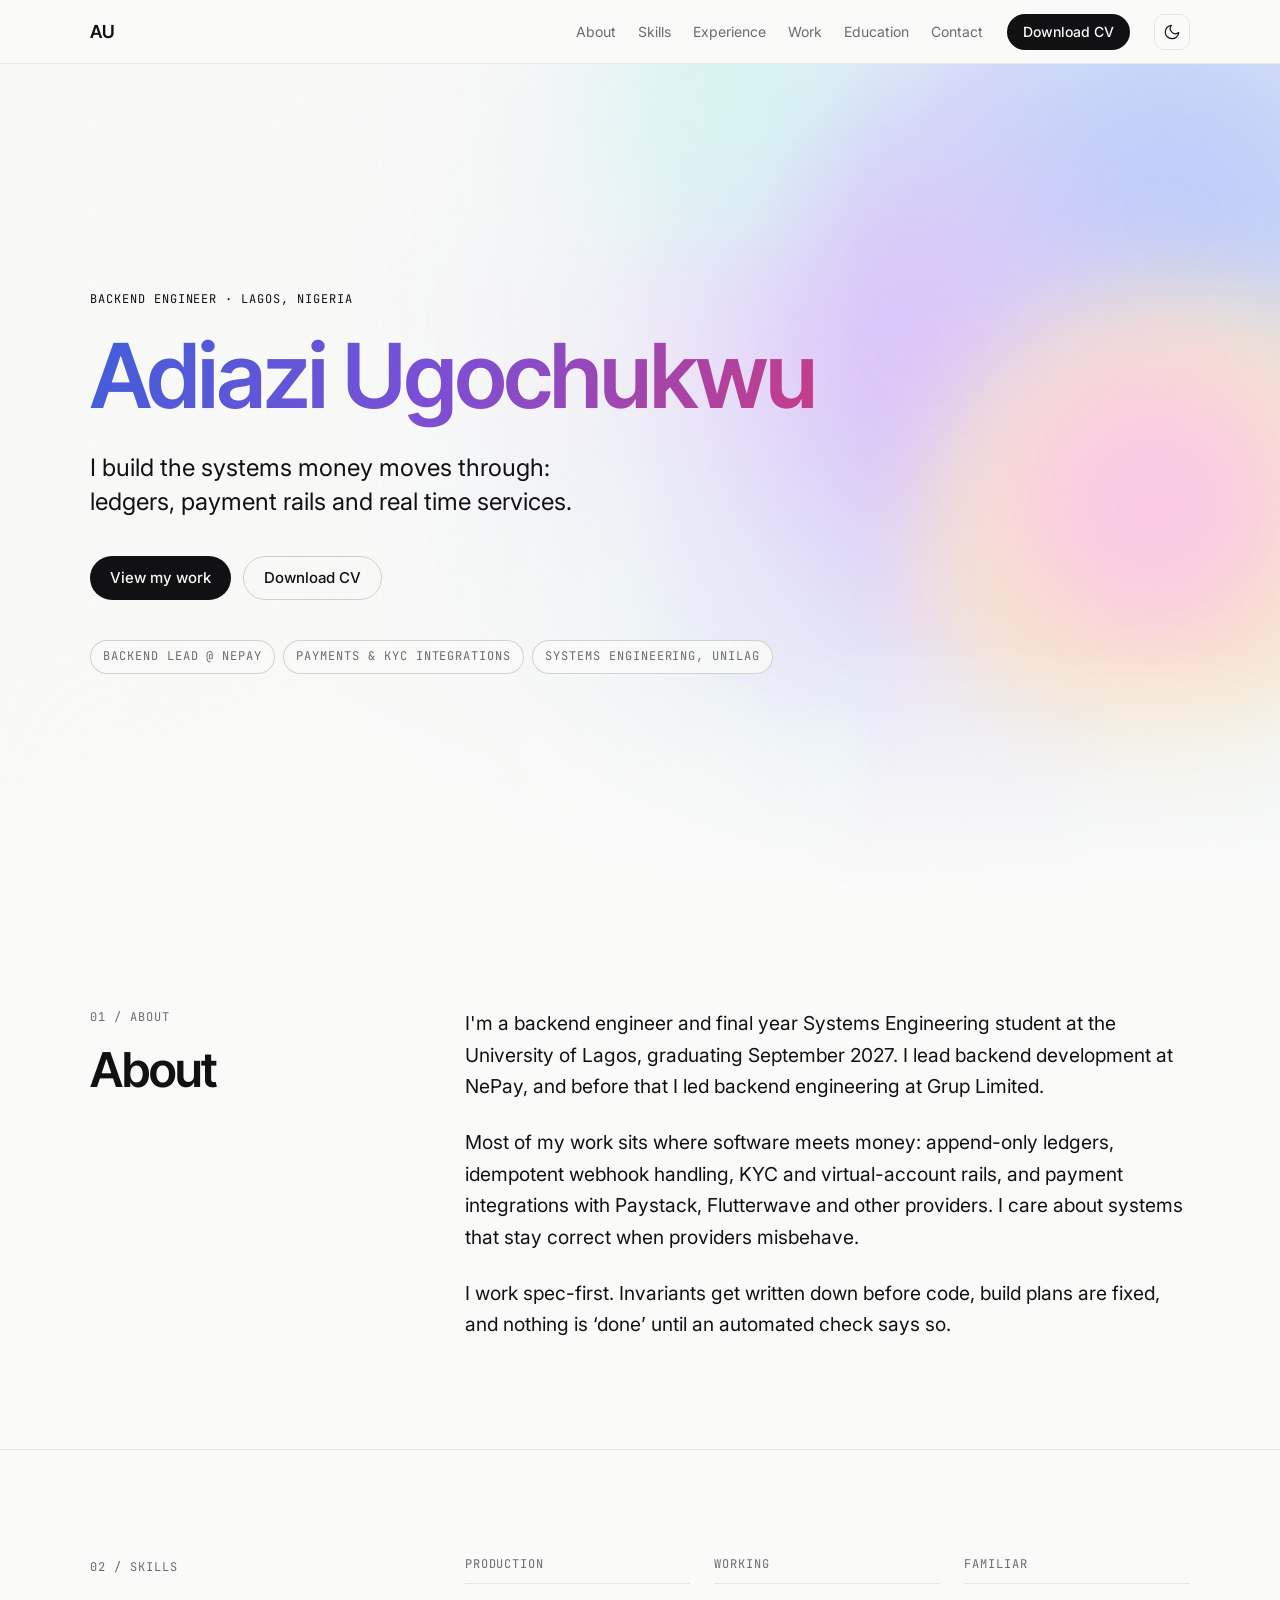
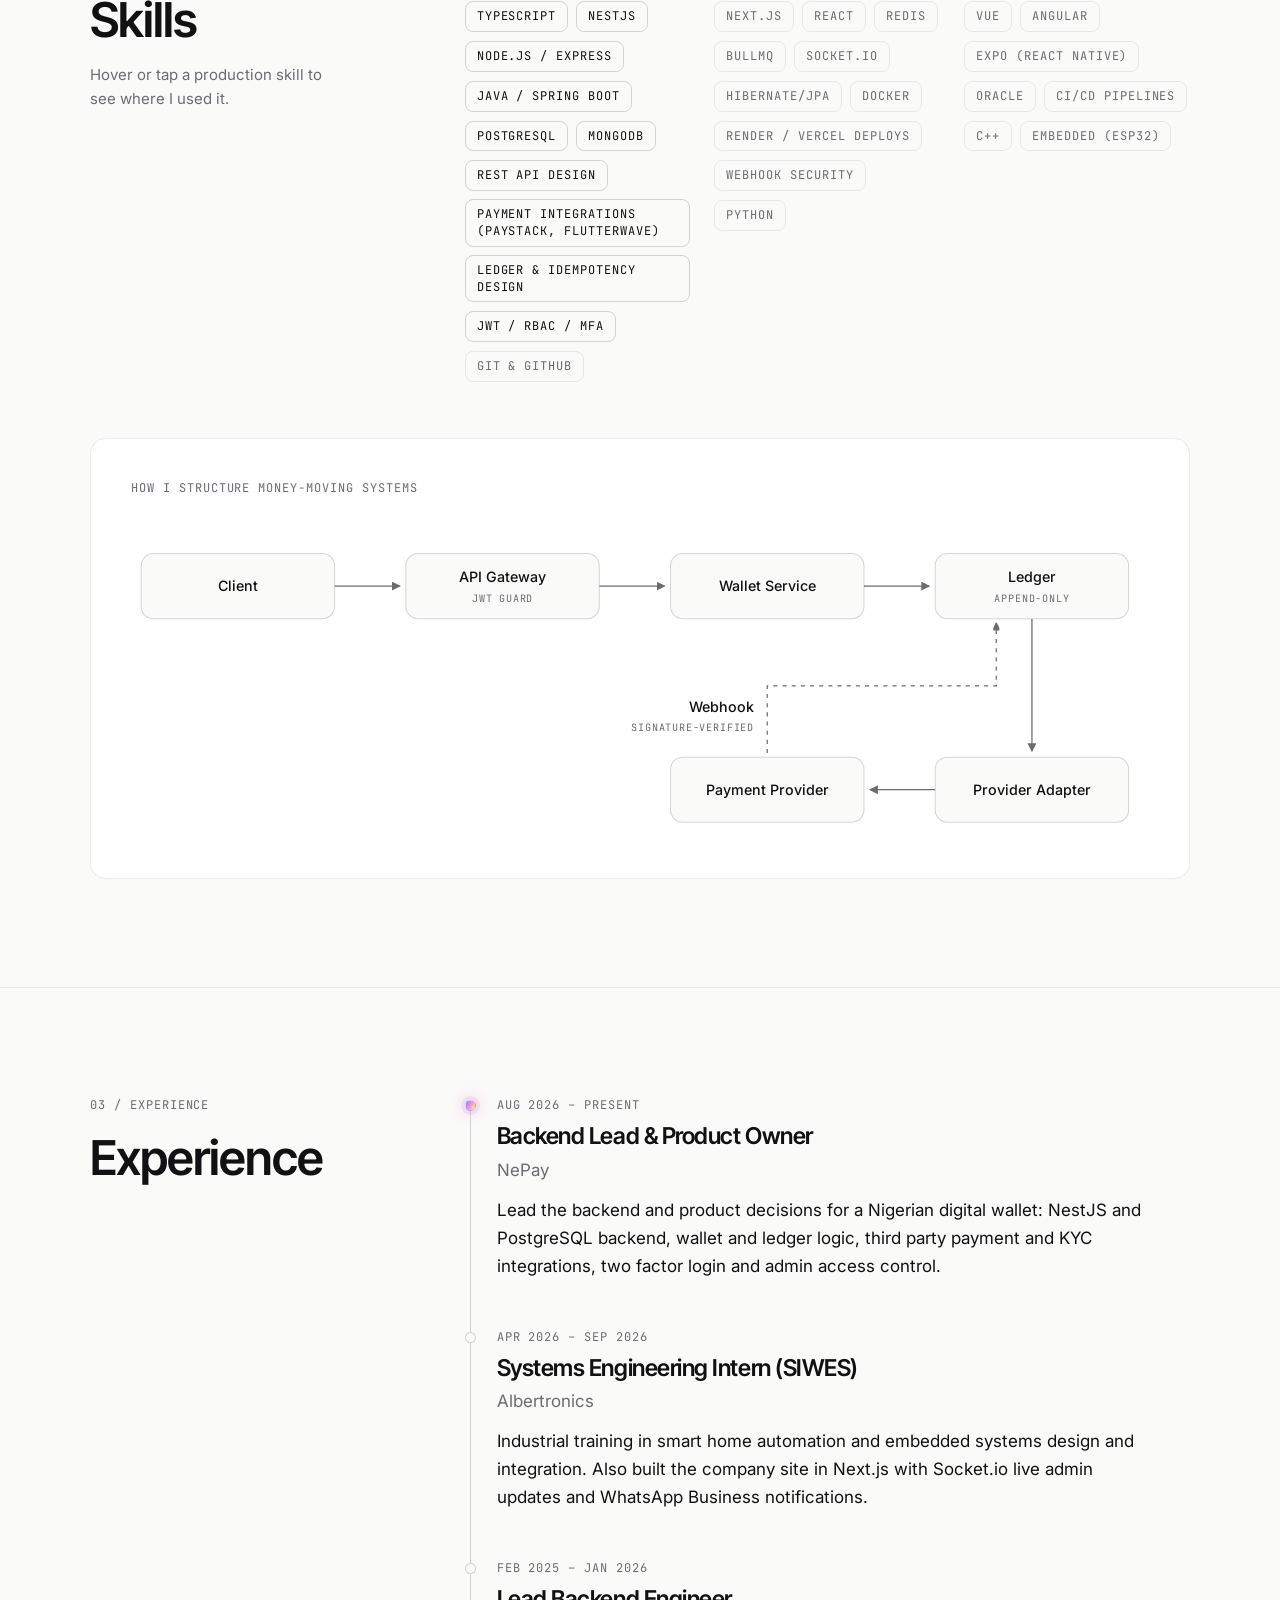
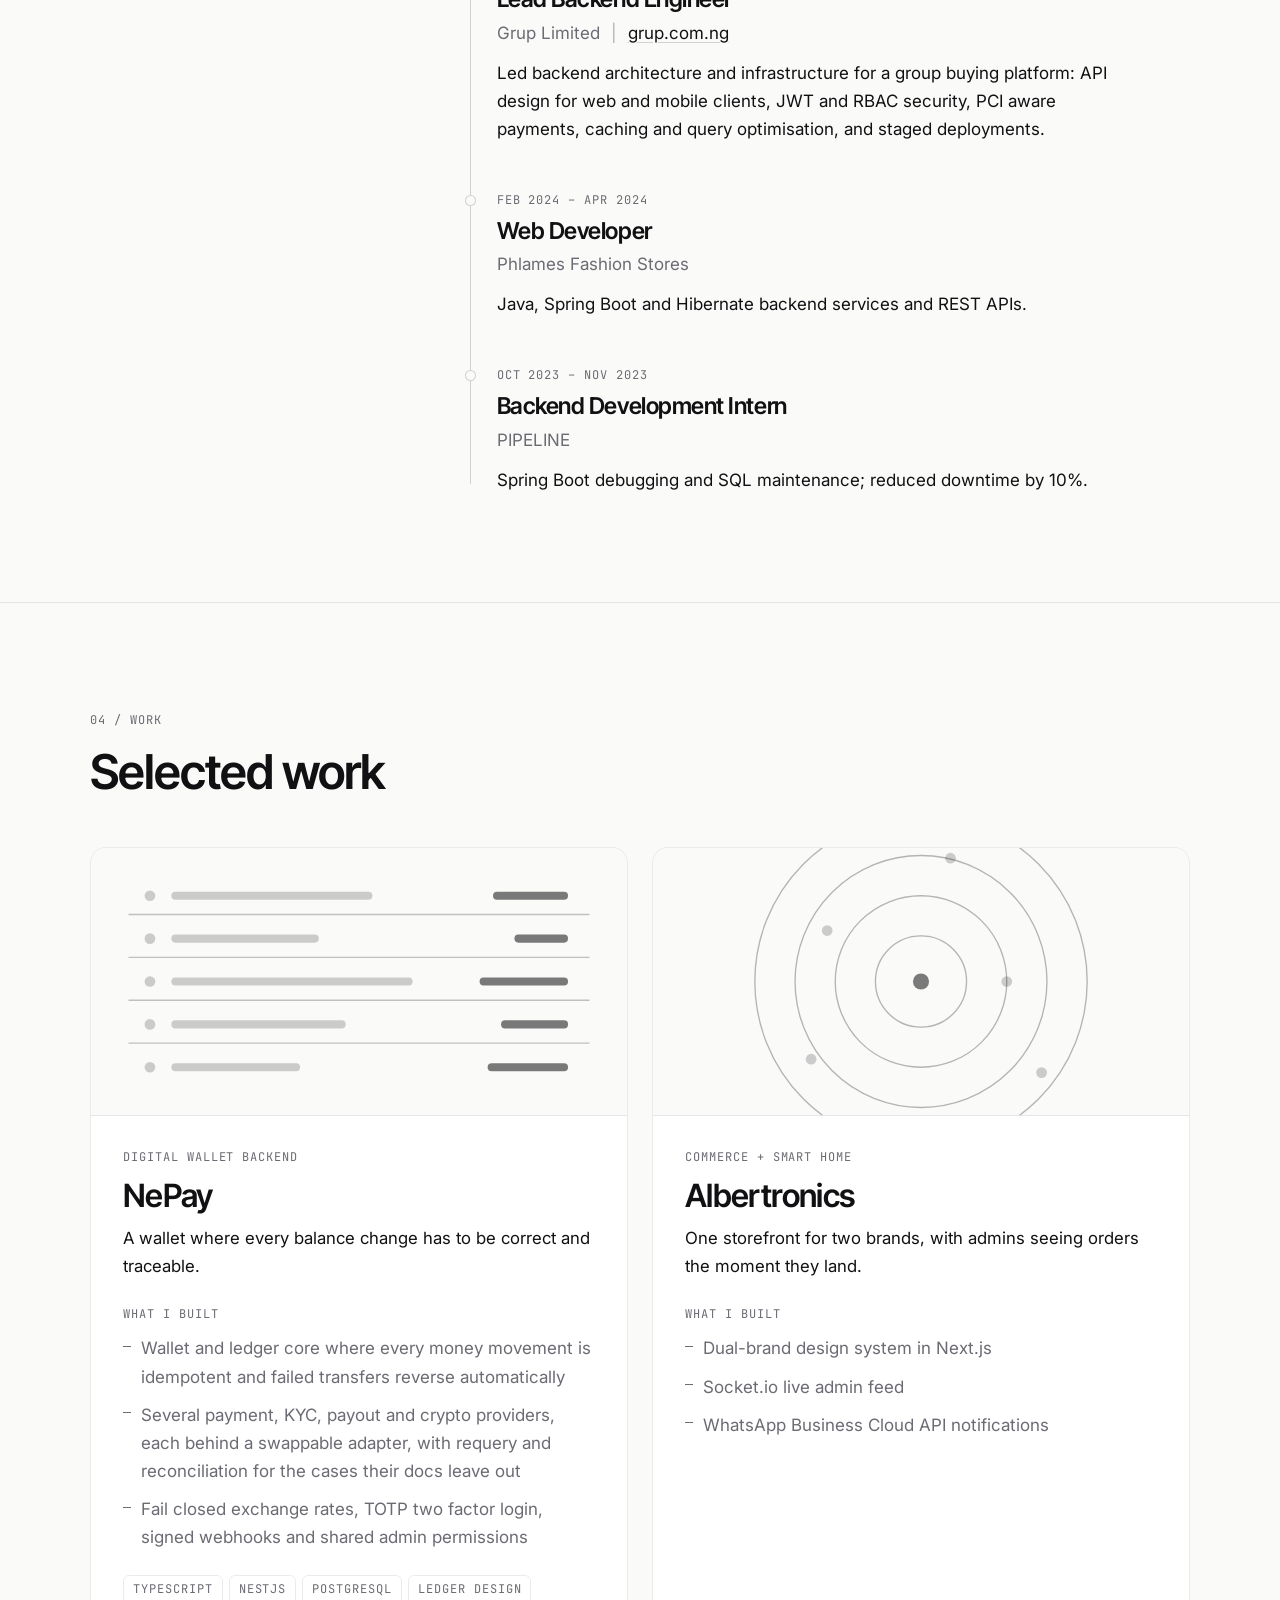
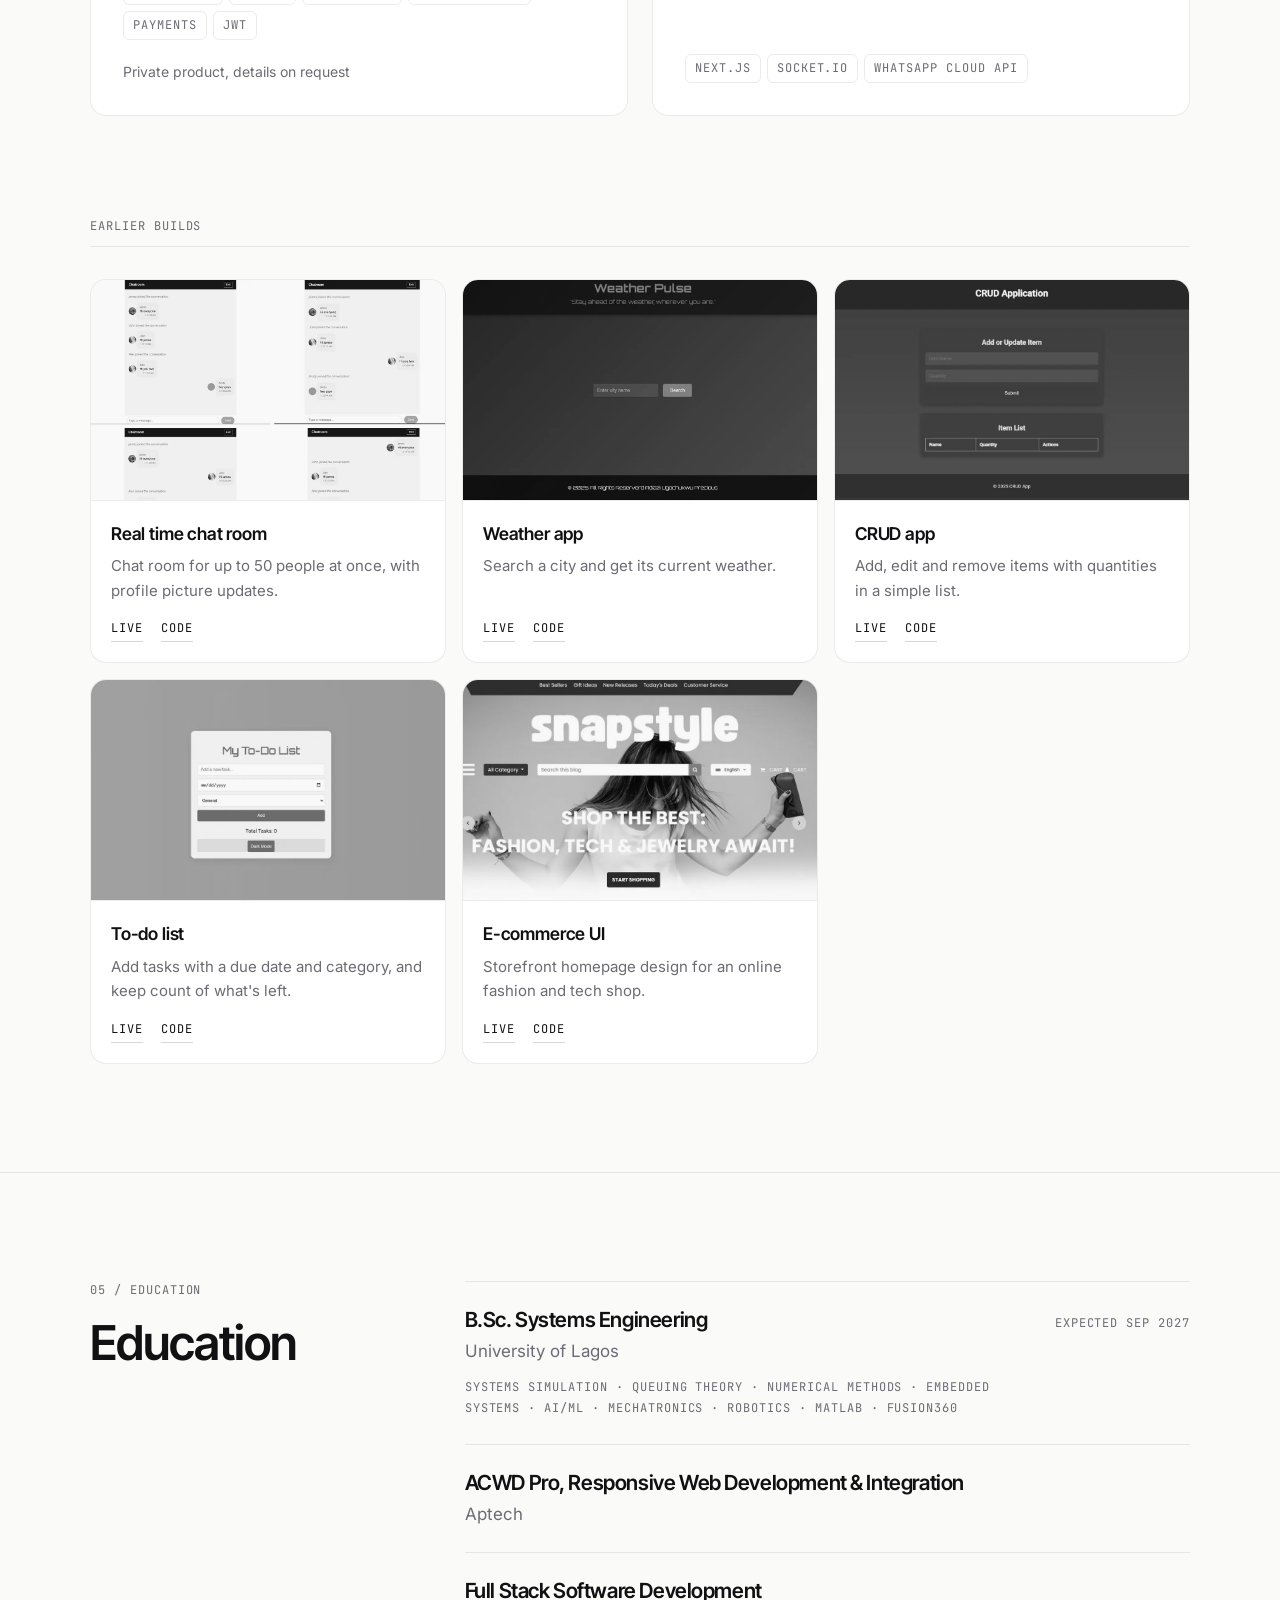
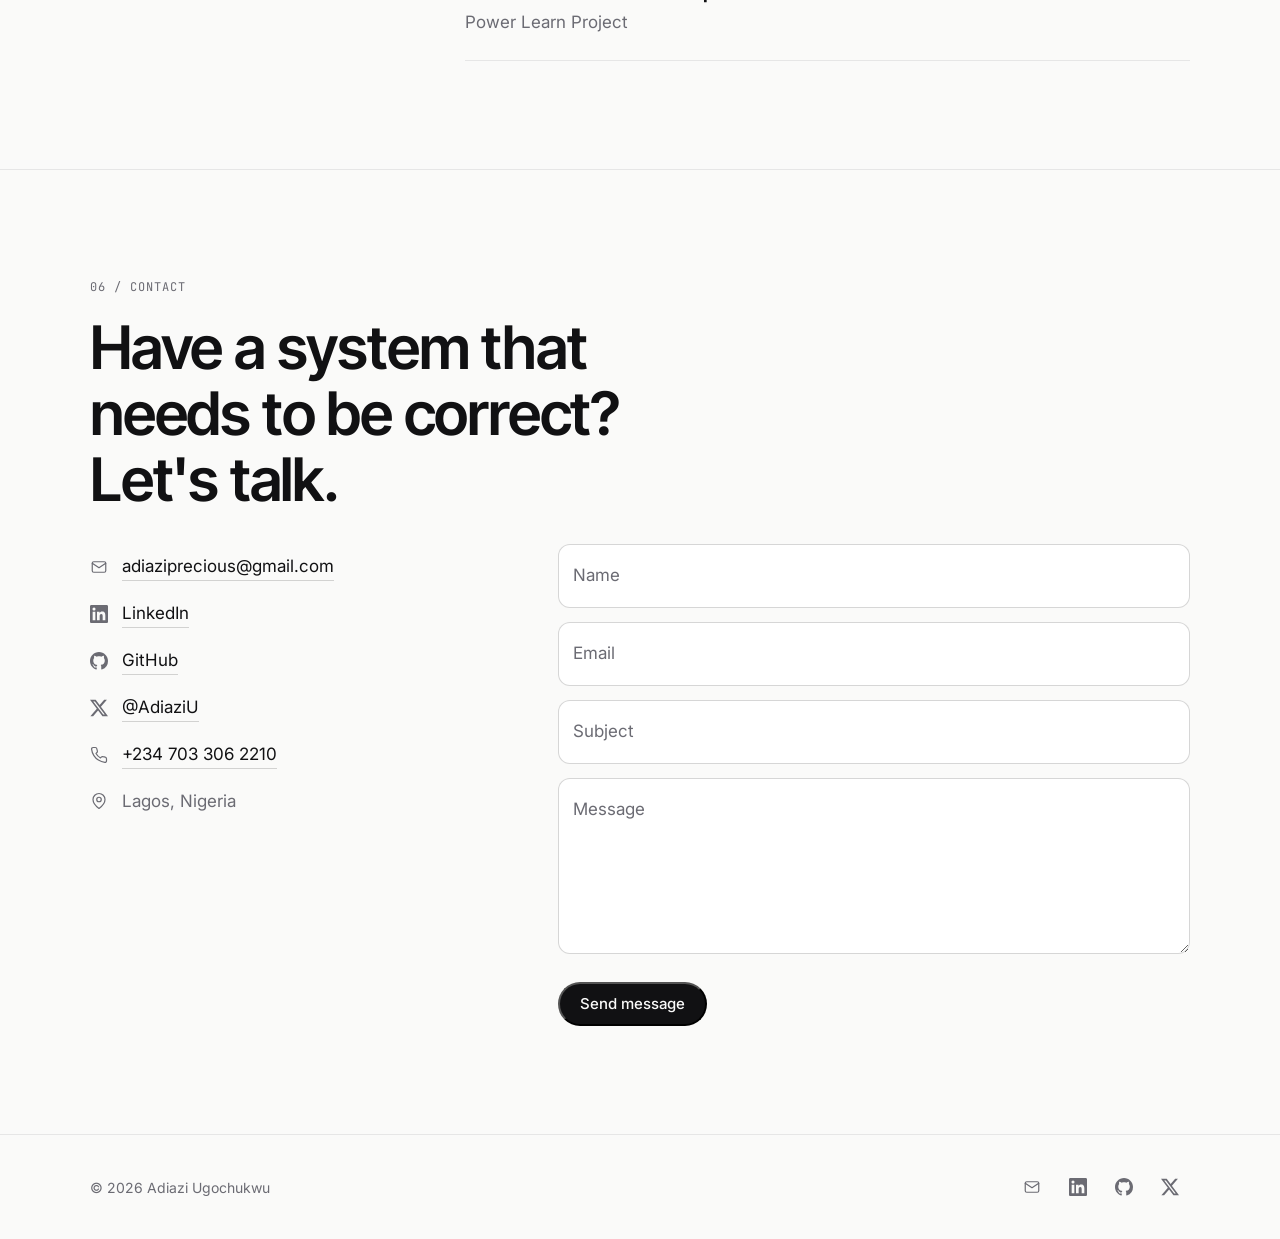
==== commit 4fddb5c7: "full revamp" ====
--- a/index.html
+++ b/index.html
@@ -1,738 +1,539 @@
-<!DOCTYPE HTML>
-<html>
-	<head>
-	<meta charset="utf-8">
-	<meta http-equiv="X-UA-Compatible" content="IE=edge">
-	<title>ADIAZI UGOCHUKWU PRECIOUS PORTFOLIO</title>
-	<meta name="viewport" content="width=device-width, initial-scale=1">
-	<meta name="description" content="" />
-	<meta name="keywords" content="" />
-	<meta name="author" content="" />
-
-  <!-- Facebook and Twitter integration -->
-	<meta property="og:title" content=""/>
-	<meta property="og:image" content=""/>
-	<meta property="og:url" content=""/>
-	<meta property="og:site_name" content=""/>
-	<meta property="og:description" content=""/>
-	<meta name="twitter:title" content="" />
-	<meta name="twitter:image" content="" />
-	<meta name="twitter:url" content="" />
-	<meta name="twitter:card" content="" />
-
-	<!-- Place favicon.ico and apple-touch-icon.png in the root directory -->
-	<link rel="shortcut icon" href="favicon.ico">
-
-	<link href="https://fonts.googleapis.com/css?family=Quicksand:300,400,500,700" rel="stylesheet">
-	<link href="https://fonts.googleapis.com/css?family=Playfair+Display:400,400i,700" rel="stylesheet">
-	
-	<!-- Animate.css -->
-	<link rel="stylesheet" href="css/animate.css">
-	<!-- Icomoon Icon Fonts-->
-	<link rel="stylesheet" href="css/icomoon.css">
-	<!-- Bootstrap  -->
-	<link rel="stylesheet" href="css/bootstrap.css">
-	<!-- Flexslider  -->
-	<link rel="stylesheet" href="css/flexslider.css">
-	<!-- Flaticons  -->
-	<link rel="stylesheet" href="fonts/flaticon/font/flaticon.css">
-	<!-- Owl Carousel -->
-	<link rel="stylesheet" href="css/owl.carousel.min.css">
-	<link rel="stylesheet" href="css/owl.theme.default.min.css">
-	<!-- Theme style  -->
-	<link rel="stylesheet" href="css/style.css">
-
-	<!-- Modernizr JS -->
-	<script src="js/modernizr-2.6.2.min.js"></script>
-	<!-- FOR IE9 below -->
-	<!--[if lt IE 9]>
-	<script src="js/respond.min.js"></script>
-	<![endif]-->
-
-	</head>
-	<body>
-	<div id="colorlib-page">
-		<div class="container-wrap">
-		<a href="#" class="js-colorlib-nav-toggle colorlib-nav-toggle" data-toggle="collapse" data-target="#navbar" aria-expanded="false" aria-controls="navbar"><i></i></a>
-		<aside id="colorlib-aside" role="complementary" class="border js-fullheight">
-			<div class="text-center">
-				<div class="author-img" style="background-image: url(images/A.png);"></div>
-				<h1 id="colorlib-logo"><a href="index.html">Adiazi Ugochukwu Precious</a></h1>
-				<span class="position"><a href="#">Web Developer</a> In Nigeria</span>
-			</div>
-			<nav id="colorlib-main-menu" role="navigation" class="navbar">
-				<div id="navbar" class="collapse">
-					<ul>
-						<li class="active"><a href="#" data-nav-section="home">Home</a></li>
-						<li><a href="#" data-nav-section="about">About</a></li>
-						<li><a href="#" data-nav-section="services">Services</a></li>
-						<li><a href="#" data-nav-section="skills">Skills</a></li>
-						<li><a href="#" data-nav-section="education">Education</a></li>
-						<li><a href="#" data-nav-section="experience">Experience</a></li>
-						<li><a href="#" data-nav-section="work">Work</a></li>
-						<li><a href="#" data-nav-section="contact">Contact</a></li>
-					</ul>
-				</div>
-			</nav>
-
-			<div class="colorlib-footer">
-				<p><small>&copy; <!-- Link back to Colorlib can't be removed. Template is licensed under CC BY 3.0. -->
-Copyright <script>document.write(new Date().getFullYear());</script> All rights reserved. Made by <a href="#" target="_blank">Adiazi Ugochukwu precious</a>
-<!-- Link back to Colorlib can't be removed. Template is licensed under CC BY 3.0. --> </span>
-				<ul>
-					<li><a href="#"><i class="icon-facebook2"></i></a></li>
-					<li><a href="#"><i class="icon-twitter2"></i></a></li>
-					<li><a href="#"><i class="icon-instagram"></i></a></li>
-					<li><a href="#"><i class="icon-linkedin2"></i></a></li>
-				</ul>
-			</div>
-
-		</aside>
-
-		<div id="colorlib-main">
-			<section id="colorlib-hero" class="js-fullheight" data-section="home">
-				<div class="flexslider js-fullheight">
-					<ul class="slides">
-				   	<li style="background-image: url(images/tech3.jpeg);">
-				   		<div class="overlay"></div>
-				   		<div class="container-fluid">
-				   			<div class="row">
-					   			<div class="col-md-6 col-md-offset-3 col-md-pull-3 col-sm-12 col-xs-12 js-fullheight slider-text">
-					   				<div class="slider-text-inner js-fullheight">
-					   					<div class="desc">
-						   					<h1>Hi! <br>I'm Ugochukwu</h1>
-						   					<h2>A creative web developer ready to bring your ideas to life</h2>
-												<p><a class="btn btn-primary btn-learn" href="ADIAZI UGOCHUKWU PRECIOUS NEW.pdf">Download CV <i class="icon-download4"></i></a></p>
-											</div>
-					   				</div>
-					   			</div>
-					   		</div>
-				   		</div>
-				   	</li>
-				   	<li style="background-image: url(images/tech4.jpg);">
-				   		<div class="overlay"></div>
-				   		<div class="container-fluid">
-				   			<div class="row">
-					   			<div class="col-md-6 col-md-offset-3 col-md-pull-3 col-sm-12 col-xs-12 js-fullheight slider-text">
-					   				<div class="slider-text-inner">
-					   					<div class="desc">
-						   					<h1>I am <br>a DEVELOPER </h1>
-												<h2>Ready to make your designs responsive </a></h2>
-											</div>
-					   				</div>
-					   			</div>
-					   		</div>
-				   		</div>
-				   	</li>
-				  	</ul>
-			  	</div>
-			</section>
-
-			<section class="colorlib-about" data-section="about">
-				<div class="colorlib-narrow-content">
-					<div class="row">
-						<div class="col-md-12">
-							<div class="row row-bottom-padded-sm animate-box" data-animate-effect="fadeInLeft">
-								<div class="col-md-12">
-									<div class="about-desc">
-										<span class="heading-meta">About me</span>
-										<h2 class="colorlib-heading">Who Am I?</h2>
-										<p><strong>Hi I'm Adiazi Ugochukwu</strong> a dedicated and innovative Web Developer passionate about crafting impactful digital solutions that bridge functionality with user experience. With a strong foundation in back-end and full-stack development, I thrive in designing scalable, responsive web systems and integrating advanced technologies to solve complex challenges. My expertise spans across modern programming languages like JavaScript (React, Vue, Angular), Python, and Java, alongside robust back-end frameworks such as Spring Boot and Hibernate.</p>
-										<p>Through hands-on experience, I have successfully developed a range of applications that showcase my technical proficiency and commitment to creating seamless user experiences. These include a CRUD application for streamlined data management, a dynamic to-do list app for task organization, a weather app delivering real-time forecasts, and a chat room application enabling real-time communication. Each project reflects my dedication to writing efficient, scalable code and integrating user-centric features.</p>
-										<p>Currently pursuing a Bachelor of Science in Systems Engineering at the University of Lagos, I continually refine my skills through professional certifications in full-stack development and responsive web integration. I am adept at building RESTful APIs, optimizing database performance, and collaborating with cross-functional teams to bring complex ideas to life.</p>
-										<p>With a relentless curiosity to learn, a detail-oriented approach to problem-solving, and a passion for innovation, I am committed to advancing my skills as a developer and contributing to meaningful projects that push the boundaries of technology.</p>
-									</div>
-								</div>
-							</div>
-							<div class="row">
-								<div class="col-md-3 animate-box" data-animate-effect="fadeInLeft">
-									<div class="services color-1">
-										<span class="icon2"><i class="icon-globe-outline"></i></span>
-										<h3>WEB DESIGN & DEVELOPMENT</h3>
-									</div>
-								</div>
-								<div class="col-md-3 animate-box" data-animate-effect="fadeInRight">
-									<div class="services color-2">
-										<span class="icon2"><i class="icon-data"></i></span>
-										<h3>DATABASE & API SOLUTIONS</h3>
-									</div>
-								</div>
-								<div class="col-md-3 animate-box" data-animate-effect="fadeInTop">
-									<div class="services color-3">
-										<span class="icon2"><i class="icon-bulb"></i></span>
-										<h3>CONSULTATION & STRATEGY</h3>
-									</div>
-								</div>
-								<div class="col-md-3 animate-box" data-animate-effect="fadeInBottom">
-									<div class="services color-4">
-										<span class="icon2"><i class="icon-tongue2"></i></span>
-										<h3>APPLICATION OPTIMIZATION</h3>
-									</div>
-								</div>
-							</div>
-							<div class="row">
-								<div class="col-md-12 animate-box" data-animate-effect="fadeInLeft">
-									<div class="hire">
-										<h2>I know you're getting bored already <br>but it would be a pleasure if you kept scrolling so you could see more of my work</h2>
-										
-									</div>
-								</div>
-							</div>
-						</div>
-					</div>
-				</div>
-			</section>
-
-
-			
-			<section class="colorlib-services" data-section="services">
-				<div class="colorlib-narrow-content">
-					<div class="row">
-						<div class="col-md-6 col-md-offset-3 col-md-pull-3 animate-box" data-animate-effect="fadeInLeft">
-							<span class="heading-meta">What I do?</span>
-							<h2 class="colorlib-heading">Here are some of my expertise</h2>
-						</div>
-					</div>
-					<div class="row row-pt-md">
-						<div class="col-md-4 text-center animate-box">
-							<div class="services color-1">
-								<span class="icon">
-									<i class="icon-globe-outline"></i>
-								</span>
-								<div class="desc">
-									<h3>Web design & development</h3>
-									
-								</div>
-							</div>
-						</div>
-						<div class="col-md-4 text-center animate-box">
-							<div class="services color-2">
-								<span class="icon">
-									<i class="icon-data"></i>
-								</span>
-								<div class="desc">
-									<h3>Database & Api integration</h3>
-									
-								</div>
-							</div>
-						</div>
-						<div class="col-md-4 text-center animate-box">
-							<div class="services color-3">
-								<span class="icon">
-									<i class="icon-phone3"></i>
-								</span>
-								<div class="desc">
-									<h3>Full-stack Development</h3>
-									
-								</div>
-							</div>
-						</div>
-						<div class="col-md-4 text-center animate-box">
-							<div class="services color-4">
-								<span class="icon">
-									<i class="icon-tongue2"></i>
-								</span>
-								<div class="desc">
-									<h3>Application Performance Optimization</h3>
-									
-								</div>
-							</div>
-						</div>
-						<div class="col-md-4 text-center animate-box">
-							<div class="services color-5">
-								<span class="icon">
-									<i class="icon-github"></i>
-								</span>
-								<div class="desc">
-									<h3>DevOps & Automation</h3>
-									
-								</div>
-							</div>
-						</div>
-						<div class="col-md-4 text-center animate-box">
-							<div class="services color-6">
-								<span class="icon">
-									<i class="icon-bulb"></i>
-								</span>
-								<div class="desc">
-									<h3>Problem-Solving & Strategic Consulting</h3>
-									
-								</div>
-							</div>
-						</div>
-					</div>
-				</div>
-			</section>
-
-			<section class="colorlib-skills" data-section="skills">
-				<div class="colorlib-narrow-content">
-					<div class="row">
-						<div class="col-md-6 col-md-offset-3 col-md-pull-3 animate-box" data-animate-effect="fadeInLeft">
-							<span class="heading-meta">My Specialty</span>
-							<h2 class="colorlib-heading animate-box">My Skills</h2>
-						</div>
-					</div>
-					<div class="row">
-						<div class="col-md-12 animate-box" data-animate-effect="fadeInLeft">
-							<p>Below shows my effeciency in the six major categories a ready to work web developer should be proficient in. As you can see i am well skilled just telling by my scores in each category. Keep scrolling to see more.</p>
-						</div>
-						<div class="col-md-6 animate-box" data-animate-effect="fadeInLeft">
-							<div class="progress-wrap">
-								<h3>HTML5/CSS3</h3>
-								<div class="progress">
-								 	<div class="progress-bar color-1" role="progressbar" aria-valuenow="85"
-								  	aria-valuemin="0" aria-valuemax="100" style="width:85%">
-								    <span>85%</span>
-								  	</div>
-								</div>
-							</div>
-						</div>
-						<div class="col-md-6 animate-box" data-animate-effect="fadeInRight">
-							<div class="progress-wrap">
-								<h3>JavaScript (React, Vue, Angular)</h3>
-								<div class="progress">
-								 	<div class="progress-bar color-2" role="progressbar" aria-valuenow="90"
-								  	aria-valuemin="0" aria-valuemax="100" style="width:90%">
-								    <span>90%</span>
-								  	</div>
-								</div>
-							</div>
-						</div>
-						<div class="col-md-6 animate-box" data-animate-effect="fadeInLeft">
-							<div class="progress-wrap">
-								<h3>Back-End Programming (Node.js, Python, Java, PHP)</h3>
-								<div class="progress">
-								 	<div class="progress-bar color-3" role="progressbar" aria-valuenow="80"
-								  	aria-valuemin="0" aria-valuemax="100" style="width:80%">
-								    <span>80%</span>
-								  	</div>
-								</div>
-							</div>
-						</div>
-						<div class="col-md-6 animate-box" data-animate-effect="fadeInRight">
-							<div class="progress-wrap">
-								<h3>Databases (SQL and NoSQL)</h3>
-								<div class="progress">
-								 	<div class="progress-bar color-4" role="progressbar" aria-valuenow="90"
-								  	aria-valuemin="0" aria-valuemax="100" style="width:80%">
-								    <span>80%</span>
-								  	</div>
-								</div>
-							</div>
-						</div>
-						<div class="col-md-6 animate-box" data-animate-effect="fadeInLeft">
-							<div class="progress-wrap">
-								<h3>Git & GitHub</h3>
-								<div class="progress">
-								 	<div class="progress-bar color-5" role="progressbar" aria-valuenow="75"
-								  	aria-valuemin="0" aria-valuemax="100" style="width:75%">
-								    <span>75%</span>
-								  	</div>
-								</div>
-							</div>
-						</div>
-						<div class="col-md-6 animate-box" data-animate-effect="fadeInRight">
-							<div class="progress-wrap">
-								<h3>Front-End Frameworks (React, Vue, <br>Angular)</h3>
-								<div class="progress">
-								 	<div class="progress-bar color-6" role="progressbar" aria-valuenow="80"
-								  	aria-valuemin="0" aria-valuemax="100" style="width:85%">
-								    <span>85%</span>
-								  	</div>
-								</div>
-							</div>
-						</div>
-					</div>
-				</div>
-			</section>
-
-			<section class="colorlib-education" data-section="education">
-				<div class="colorlib-narrow-content">
-					<div class="row">
-						<div class="col-md-6 col-md-offset-3 col-md-pull-3 animate-box" data-animate-effect="fadeInLeft">
-							<span class="heading-meta">Education</span>
-							<h2 class="colorlib-heading animate-box">Education</h2>
-						</div>
-					</div>
-					<div class="row">
-						<div class="col-md-12 animate-box" data-animate-effect="fadeInLeft">
-							<div class="fancy-collapse-panel">
-								<div class="panel-group" id="accordion" role="tablist" aria-multiselectable="true">
-									<div class="panel panel-default">
-									    <div class="panel-heading" role="tab" id="headingOne">
-									        <h4 class="panel-title">
-									            <a data-toggle="collapse" data-parent="#accordion" href="#collapseOne" aria-expanded="true" aria-controls="collapseOne">Bachelor of Science in Systems Engineering
-									            </a>
-									        </h4>
-									    </div>
-									    <div id="collapseOne" class="panel-collapse collapse in" role="tabpanel" aria-labelledby="headingOne">
-									         <div class="panel-body">
-									            <div class="row">
-										      		<div class="col-md-6">
-										      			<p>University of Lagos, Akoka (Ongoing) </p>
-										      		</div>
-										      		<div class="col-md-6">
-										      			<p>I am currently still pursuing this degree which will equip me with a deep understanding of engineering principles, including programming, systems analysis, and design, essential for building and maintaining complex software systems.</p>
-										      		</div>
-										      	</div>
-									         </div>
-									    </div>
-									</div>
-									<div class="panel panel-default">
-									    <div class="panel-heading" role="tab" id="headingTwo">
-									        <h4 class="panel-title">
-									            <a class="collapsed" data-toggle="collapse" data-parent="#accordion" href="#collapseTwo" aria-expanded="false" aria-controls="collapseTwo">ACWD Degree in Responsive Web Development and Integration
-									            </a>
-									        </h4>
-									    </div>
-									    <div id="collapseTwo" class="panel-collapse collapse" role="tabpanel" aria-labelledby="headingTwo">
-									        <div class="panel-body">
-									            <p><strong>Aptech Computer Training</strong><br>
-													A certification in Responsive Web Development and Integration, focusing on building adaptable, user-friendly web applications and ensuring compatibility across devices.</p>
-													<ul>
-														<li>Responsive Web Design.</li>
-														<li>Web Application Integration.</li>
-													</ul>
-									        </div>
-									    </div>
-									</div>
-									<div class="panel panel-default">
-									    <div class="panel-heading" role="tab" id="headingThree">
-									        <h4 class="panel-title">
-									            <a class="collapsed" data-toggle="collapse" data-parent="#accordion" href="#collapseThree" aria-expanded="false" aria-controls="collapseThree">Certifficate for Full-Stack Web Development
-									            </a>
-									        </h4>
-									    </div>
-									    <div id="collapseThree" class="panel-collapse collapse" role="tabpanel" aria-labelledby="headingThree">
-									        <div class="panel-body">
-									            <p><strong>Power Learn Project</strong><br>
-													A certification that covers software development and web integration, providing you with the skills to develop both front-end and back-end applications and ensure seamless communication between both layers.</p>	
-									        </div>
-									    </div>
-									</div>
-
-									<div class="panel panel-default">
-									    <div class="panel-heading" role="tab" id="headingFour">
-									        <h4 class="panel-title">
-									            <a class="collapsed" data-toggle="collapse" data-parent="#accordion" href="#collapseFour" aria-expanded="false" aria-controls="collapseFour">Secondary and High School Education
-									            </a>
-									        </h4>
-									    </div>
-									    <div id="collapseFour" class="panel-collapse collapse" role="tabpanel" aria-labelledby="headingFour">
-									        <div class="panel-body">
-									            <p><strong>Betterlink Schools</strong><br>I acquired the neccessary knowledge and education that were essential and useful for my transition into university life in <strong>UNILAG</strong></p>	
-									        </div>
-									    </div>
-									</div>
-
-									<div class="panel panel-default">
-									    <div class="panel-heading" role="tab" id="headingFive">
-									        <h4 class="panel-title">
-									            <a class="collapsed" data-toggle="collapse" data-parent="#accordion" href="#collapseFive" aria-expanded="false" aria-controls="collapseFive">Hands-on experience 
-									            </a>
-									        </h4>
-									    </div>
-									    <div id="collapseFive" class="panel-collapse collapse" role="tabpanel" aria-labelledby="headingFive">
-									        <div class="panel-body">
-									            <p>With the help of blogs and articles i have been able to broaden my knowledge in the required roles so i can serve better.</p>	
-									        </div>
-									    </div>
-									</div>
-								</div>
-							</div>
-						</div>
-					</div>
-				</div>
-			</section>
-<section class="colorlib-experience" data-section="experience">
-	<div class="colorlib-narrow-content">
-		<div class="row">
-			<div class="col-md-6 col-md-offset-3 col-md-pull-3 animate-box" data-animate-effect="fadeInLeft">
-				<span class="heading-meta">Experience</span>
-				<h2 class="colorlib-heading animate-box">Work Experience</h2>
-			</div>
-		</div>
-		<div class="row">
-			<div class="col-md-12">
-				<div class="timeline-centered">
-					
-					<article class="timeline-entry animate-box" data-animate-effect="fadeInLeft">
-						<div class="timeline-entry-inner">
-							<div class="timeline-icon color-1">
-								<i class="icon-pen2"></i>
-							</div>
-							<div class="timeline-label">
-								<h2><a href="#">Web Developer</a><br><strong>Phlames Fashion Stores </strong> <span>February 2024 – April 2024</span></h2>
-								<p>As a Web Developer at Phlames Fashion Stores, i led the development of scalable back-end applications using Java, Spring Boot, and Hibernate, significantly improving system efficiency. I designed and integrated robust RESTful APIs that enhanced front-end functionalities and improved data exchange reliability by 25%. My work also included optimizing database performance and collaborating with front-end developers to improve customer engagement metrics by 20%.</p>
-							</div>
-						</div>
-					</article>
-
-					<article class="timeline-entry animate-box" data-animate-effect="fadeInRight">
-						<div class="timeline-entry-inner">
-							<div class="timeline-icon color-2">
-								<i class="icon-pen2"></i>
-							</div>
-							<div class="timeline-label">
-								<h2><a href="#">Backend Development Intern</a><br><strong>PIPELINE</strong> <span>October 2023 – November 2023</span></h2>
-								<p>During my internship at PIPELINE, i assisted in the development of back-end applications using Spring Boot and Hibernate. I was responsible for debugging and resolving application issues, which reduced downtime by 10%. Additionally, i created SQL scripts to maintain database performance and supported front-end integration, ensuring system performance remained consistent.</p>
-							</div>
-						</div>
-					</article>
-
-					<article class="timeline-entry animate-box" data-animate-effect="fadeInLeft">
-						<div class="timeline-entry-inner">
-							<div class="timeline-icon color-3">
-								<i class="icon-pen2"></i>
-							</div>
-							<div class="timeline-label">
-								<h2><a href="#">Social Media Manager</a><br><strong>Loveth Care Services</strong> <span>2023 - 2024</span></h2>
-								<p>At Loveth Care Services Ltd., a care home for the sick and elderly, i managed social media platforms to raise awareness about the company's services, including home care for the elderly and sick. I developed content strategies to engage with the community, improved online visibility, and enhanced communication with clients and their families.</p>
-							</div>
-						</div>
-					</article>
-
-					
-					<article class="timeline-entry animate-box" data-animate-effect="fadeInRight">
-						<div class="timeline-entry-inner">
-							<div class="timeline-icon color-4">
-								<i class="icon-pen2"></i>
-							</div>
-							<div class="timeline-label">
-								<h2><a href="https://grup.com.ng" target="_blank">Software Developer</a><br><strong>Grup Limited</strong> <span>2024 – Present</span></h2>
-								<p>At Grup Limited (<a href="https://grup.com.ng" target="_blank">grup.com.ng</a>), i contribute to the development of scalable digital solutions tailored for business growth. My role involves building and optimizing applications, integrating APIs, and ensuring seamless front-end and back-end collaboration. I also work closely with the team to improve product performance, enhance user experience, and deploy efficient systems for clients.</p>
-							</div>
-						</div>
-					</article>
-					
-					<article class="timeline-entry begin animate-box" data-animate-effect="fadeInBottom">
-						<div class="timeline-entry-inner">
-							<div class="timeline-icon color-none"></div>
-						</div>
-					</article>
-					
-				</div>
-			</div>
-		</div>
-	</div>
-</section>
-
-
-			<section class="colorlib-work" data-section="work">
-				<div class="colorlib-narrow-content">
-					<div class="row">
-						<div class="col-md-6 col-md-offset-3 col-md-pull-3 animate-box" data-animate-effect="fadeInLeft">
-							<span class="heading-meta">My Work</span>
-							<h2 class="colorlib-heading animate-box">Projects that showcase my skils in development</h2>
-						</div>
-					</div>
-					<div class="row">
-						<div class="col-md-6 animate-box" data-animate-effect="fadeInLeft">
-							<div class="project" style="background-image: url(images/work1.png);">
-								<div class="desc">
-									<div class="con">
-										<h3>TO-DO LIST SYSTEM</h3>
-										<span>Web App</span>
-										<p class="icon">
-											<span><a href="https://adiazi-ugochukwu-precious.github.io/todo-list-app/"><i class="icon-eye">live Demo</i></a></span>
-											<span><a href="https://github.com/Adiazi-ugochukwu-precious/todo-list-app.git"><i class="icon-github"></i>GitHub</a></span>
-										</p>
-									</div>
-								</div>
-							</div>
-						</div>
-						<div class="col-md-6 animate-box" data-animate-effect="fadeInRight">
-							<div class="project" style="background-image: url(images/work2.png);">
-								<div class="desc">
-									<div class="con">
-										<h3>Real-time weather app</h3>
-										<span>Web App</span>
-										<p class="icon">
-											<span><a href="https://adiazi-ugochukwu-precious.github.io/Weather-app/"><i class="icon-eye">live Demo</i></a></span>
-											<span><a href="https://github.com/Adiazi-ugochukwu-precious/Weather-app.git"><i class="icon-github"></i>GitHub</a></span>
-										</p>
-									</div>
-								</div>
-							</div>
-						</div>
-						<div class="col-md-6 animate-box" data-animate-effect="fadeInTop">
-							<div class="project" style="background-image: url(images/work3.png);">
-								<div class="desc">
-									<div class="con">
-										<h3>Simple Design for an E-commerce website</h3>
-										<span>Web App</span>
-										<p class="icon">
-											<span><a href="https://adiazi-ugochukwu-precious.github.io/E-commerce-website-design/"><i class="icon-eye">live Demo</i></a></span>
-											<span><a href="https://github.com/Adiazi-ugochukwu-precious/E-commerce-website-design.git"><i class="icon-github"></i>GitHub</a></span>
-										</p>
-									</div>
-								</div>
-							</div>
-						</div>
-						<div class="col-md-6 animate-box" data-animate-effect="fadeInBottom">
-							<div class="project" style="background-image: url(images/work4.png);">
-								<div class="desc">
-									<div class="con">
-										<h3>Basic Crud Application</h3>
-										<span>Application</span>
-										<p class="icon">
-											<span><a href="https://adiazi-ugochukwu-precious.github.io/CRUD-app/"><i class="icon-eye">live Demo</i></a></span>
-											<span><a href="https://github.com/Adiazi-ugochukwu-precious/CRUD-app.git"><i class="icon-github"></i>GitHub</a></span>
-										</p>
-									</div>
-								</div>
-							</div>
-						</div>
-						<div class="col-md-6 animate-box" data-animate-effect="fadeInLeft">
-							<div class="project" style="background-image: url(images/chatroom.png);">
-								<div class="desc">
-									<div class="con">
-										<h3>A Basic Real-Time Chat-room with profile picture update and can take up to 50 users at a time</h3>
-										<span>Chat Application</span>
-										<p class="icon">
-											<span><a href="https://chat-room-prbz.onrender.com"><i class="icon-eye">live Demo</i></a></span>
-											<span><a href="https://github.com/Adiazi-ugochukwu-precious/chat-room.git"><i class="icon-github"></i>GitHub</a></span>
-										</p>
-									</div>
-								</div>
-							</div>
-						</div>
-						
-					</div>
-					
-				</div>
-			</section>
-
-			<section class="colorlib-contact" data-section="contact">
-				<div class="colorlib-narrow-content">
-					<div class="row">
-						<div class="col-md-6 col-md-offset-3 col-md-pull-3 animate-box" data-animate-effect="fadeInLeft">
-							<span class="heading-meta">Get in Touch</span>
-							<h2 class="colorlib-heading">Contact</h2>
-						</div>
-					</div>
-					<div class="row">
-						<div class="col-md-5">
-							<div class="colorlib-feature colorlib-feature-sm animate-box" data-animate-effect="fadeInLeft">
-								<div class="colorlib-icon">
-									<i class="icon-globe-outline"></i>
-								</div>
-								<div class="colorlib-text">
-									<p><a href="#">ADIAZI-UGOCHUKWU-PRECIOUS.io</a></p>
-								</div>
-							</div>
-
-							<div class="colorlib-feature colorlib-feature-sm animate-box" data-animate-effect="fadeInLeft">
-								<div class="colorlib-icon">
-									<i class="icon-social-linkedin"></i>
-								</div>
-								<div class="colorlib-text">
-									<p><a href="www.linkedin.com/in/adiazi-ugochukwu-241765263">Adiazi Ugochukwu</a></p>
-								</div>
-							</div>
-
-							<div class="colorlib-feature colorlib-feature-sm animate-box" data-animate-effect="fadeInLeft">
-								<div class="colorlib-icon">
-									<i class="icon-phone"></i>
-								</div>
-								<div class="colorlib-text">
-									<p><a href="tel://">+234 703 330 622 10</a></p>
-								</div>
-								
-							</div>
-							<div class="colorlib-feature colorlib-feature-sm animate-box" data-animate-effect="fadeInLeft">
-								<div class="colorlib-icon">
-									<i class="icon-mail"></i>
-								</div>
-								<div class="colorlib-text">
-									<p><a href="mailto:adiaziprecious@gmail.com">adiaziprecious@gmail.com</a></p>
-								</div>
-							</div>
-							
-							<div class="colorlib-feature colorlib-feature-sm animate-box" data-animate-effect="fadeInLeft">
-								<div class="colorlib-icon">
-									<i class="icon-instagram"></i>
-								</div>
-								<div class="colorlib-text">
-									<p><a href="https://www.instagram.com/adiaziprecious/">Adiazi Ugochukwu</a></p>
-								</div>
-								
-							</div>
-							<div class="colorlib-feature colorlib-feature-sm animate-box" data-animate-effect="fadeInLeft">
-								<div class="colorlib-icon">
-									<i class="icon-social-twitter"></i>
-								</div>
-								<div class="colorlib-text">
-									<p><a href="https://x.com/AdiaziU">@AdiaziU</a></p>
-								</div>
-								
-							</div>
-							<div class="colorlib-feature colorlib-feature-sm animate-box" data-animate-effect="fadeInLeft">
-								<div class="colorlib-icon">
-									<i class="icon-map"></i>
-								</div>
-								<div class="colorlib-text">
-									<p>Ogun State, Nigeria</p>
-								</div>
-							</div>
-						</div>
-						<div class="col-md-7 col-md-push-1">
-							<div class="row">
-								<div class="col-md-10 col-md-offset-1 col-md-pull-1 animate-box" data-animate-effect="fadeInRight">
-									<p>Please Utilize this form to relay your interests and ideas i will make sure to give a prompt reply.<br>Don't be shy 😊</p>
-									<!-- Form updated with method="POST" -->
-									<form action="https://formspree.io/f/xlddokol" method="POST">
-										<div class="form-group">
-											<!-- Added 'name' attribute to the Name field -->
-											<input type="text" name="name" class="form-control" placeholder="Name" required>
-										</div>
-										<div class="form-group">
-											<!-- Added 'name' attribute to the Email field -->
-											<input type="email" name="email" class="form-control" placeholder="Email" required>
-										</div>
-										<div class="form-group">
-											<!-- Added 'name' attribute to the Subject field -->
-											<input type="text" name="subject" class="form-control" placeholder="Subject" required>
-										</div>
-										<div class="form-group">
-											<!-- Added 'name' attribute to the Message textarea -->
-											<textarea name="message" id="message" cols="30" rows="7" class="form-control" placeholder="Message" required></textarea>
-										</div>
-										<div class="form-group">
-											<input type="submit" class="btn btn-primary btn-send-message" value="Send Message">
-										</div>
-									</form>
-								</div>
-							</div>
-						</div>
-						
-					</div>
-				</div>
-			</section>
-
-		</div><!-- end:colorlib-main -->
-	</div><!-- end:container-wrap -->
-	</div><!-- end:colorlib-page -->
-
-	<!-- jQuery -->
-	<script src="js/jquery.min.js"></script>
-	<!-- jQuery Easing -->
-	<script src="js/jquery.easing.1.3.js"></script>
-	<!-- Bootstrap -->
-	<script src="js/bootstrap.min.js"></script>
-	<!-- Waypoints -->
-	<script src="js/jquery.waypoints.min.js"></script>
-	<!-- Flexslider -->
-	<script src="js/jquery.flexslider-min.js"></script>
-	<!-- Owl carousel -->
-	<script src="js/owl.carousel.min.js"></script>
-	<!-- Counters -->
-	<script src="js/jquery.countTo.js"></script>
-	
-	
-	<!-- MAIN JS -->
-	<script src="js/main.js"></script>
-
-	</body>
+<!DOCTYPE html>
+<html lang="en">
+<head>
+  <meta charset="utf-8">
+  <meta name="viewport" content="width=device-width, initial-scale=1">
+  <title>Adiazi Ugochukwu | Backend Engineer</title>
+  <meta name="description" content="Adiazi Ugochukwu is a backend engineer in Lagos building ledgers, payment rails and real time services.">
+  <meta name="author" content="Adiazi Ugochukwu">
+  <meta name="theme-color" content="#0A0A0B" media="(prefers-color-scheme: dark)">
+  <meta name="theme-color" content="#FAFAF9" media="(prefers-color-scheme: light)">
+  <!-- Update these URLs if the site moves to a custom domain -->
+  <link rel="canonical" href="https://adiazi-ugochukwu-precious.github.io/ADIAZI-UGOCHUKWU-PRECIOUS/">
+  <meta property="og:type" content="website">
+  <meta property="og:site_name" content="Adiazi Ugochukwu">
+  <meta property="og:title" content="Adiazi Ugochukwu | Backend Engineer">
+  <meta property="og:description" content="I build the systems money moves through: ledgers, payment rails and real time services.">
+  <meta property="og:url" content="https://adiazi-ugochukwu-precious.github.io/ADIAZI-UGOCHUKWU-PRECIOUS/">
+  <meta property="og:image" content="https://adiazi-ugochukwu-precious.github.io/ADIAZI-UGOCHUKWU-PRECIOUS/og-image.png">
+  <meta property="og:image:width" content="1200">
+  <meta property="og:image:height" content="630">
+  <meta property="og:image:alt" content="Adiazi Ugochukwu, backend engineer">
+  <meta name="twitter:card" content="summary_large_image">
+  <meta name="twitter:site" content="@AdiaziU">
+  <meta name="twitter:title" content="Adiazi Ugochukwu | Backend Engineer">
+  <meta name="twitter:description" content="I build the systems money moves through: ledgers, payment rails and real time services.">
+  <meta name="twitter:image" content="https://adiazi-ugochukwu-precious.github.io/ADIAZI-UGOCHUKWU-PRECIOUS/og-image.png">
+  <meta name="twitter:image:alt" content="Adiazi Ugochukwu, backend engineer">
+  <link rel="icon" href="favicon.svg" type="image/svg+xml">
+  <link rel="apple-touch-icon" href="apple-touch-icon.png">
+
+  <!-- Set the theme before first paint so there is no flash of the wrong theme -->
+  <script>
+    (function () {
+      var d = document.documentElement, t = null;
+      d.classList.add('js');
+      try { t = localStorage.getItem('theme'); } catch (e) {}
+      if (t !== 'light' && t !== 'dark') {
+        t = window.matchMedia('(prefers-color-scheme: light)').matches ? 'light' : 'dark';
+      }
+      d.setAttribute('data-theme', t);
+    })();
+  </script>
+
+  <link rel="preconnect" href="https://fonts.googleapis.com">
+  <link rel="preconnect" href="https://fonts.gstatic.com" crossorigin>
+  <!-- Fonts load without blocking first paint; text shows in the fallback font until they arrive -->
+  <link rel="preload" as="style" href="https://fonts.googleapis.com/css2?family=Inter:wght@400;500&family=Inter+Tight:wght@600&family=JetBrains+Mono:wght@400;500&display=swap" onload="this.onload=null;this.rel='stylesheet'">
+  <noscript><link rel="stylesheet" href="https://fonts.googleapis.com/css2?family=Inter:wght@400;500&family=Inter+Tight:wght@600&family=JetBrains+Mono:wght@400;500&display=swap"></noscript>
+  <link rel="stylesheet" href="styles.css">
+  <script type="module" src="main.js"></script>
+</head>
+<body>
+  <a class="skip-link" href="#main">Skip to content</a>
+
+  <!-- ============ Nav ============ -->
+  <header class="nav" id="site-header">
+    <div class="nav__inner">
+      <a class="nav__mono" href="#top">AU<span class="sr-only"> Adiazi Ugochukwu, back to top</span></a>
+
+      <nav class="nav__menu" id="nav-menu" aria-label="Primary">
+        <ul class="nav__links">
+          <li><a href="#about">About</a></li>
+          <li><a href="#skills">Skills</a></li>
+          <li><a href="#experience">Experience</a></li>
+          <li><a href="#work">Work</a></li>
+          <li><a href="#education">Education</a></li>
+          <li><a href="#contact">Contact</a></li>
+        </ul>
+        <a class="btn btn--primary btn--sm" href="cv/Adiazi_Ugochukwu_CV.pdf" download>Download CV</a>
+      </nav>
+
+      <div class="nav__actions">
+        <button class="icon-btn theme-toggle" type="button" aria-label="Switch to light theme">
+          <svg class="icon icon--sun" viewBox="0 0 24 24" aria-hidden="true"><circle cx="12" cy="12" r="4"/><path d="M12 2v2M12 20v2M4.9 4.9l1.4 1.4M17.7 17.7l1.4 1.4M2 12h2M20 12h2M4.9 19.1l1.4-1.4M17.7 6.3l1.4-1.4"/></svg>
+          <svg class="icon icon--moon" viewBox="0 0 24 24" aria-hidden="true"><path d="M21 12.8A9 9 0 1 1 11.2 3a7 7 0 0 0 9.8 9.8z"/></svg>
+        </button>
+        <button class="icon-btn nav__burger" type="button" aria-controls="nav-menu" aria-expanded="false" aria-label="Open menu">
+          <span class="burger" aria-hidden="true"></span>
+        </button>
+      </div>
+    </div>
+  </header>
+
+  <main id="main">
+    <!-- ============ Hero ============ -->
+    <section class="hero" id="top" aria-labelledby="hero-name">
+      <div class="hero__bg" aria-hidden="true">
+        <canvas class="hero__gl"></canvas>
+        <!-- CSS fallback when WebGL is unavailable -->
+        <div class="blob blob--1"></div>
+        <div class="blob blob--2"></div>
+        <div class="blob blob--3"></div>
+        <div class="blob blob--4"></div>
+      </div>
+      <div class="hero__grain" aria-hidden="true"></div>
+
+      <div class="container hero__grid">
+        <div class="hero__text">
+          <p class="label reveal">Backend engineer · Lagos, Nigeria</p>
+          <h1 class="hero__name reveal" id="hero-name"><span class="chroma-text">Adiazi Ugochukwu</span></h1>
+          <p class="hero__line blur-text">I build the systems money moves through: ledgers, payment rails and real time services.</p>
+          <div class="hero__cta reveal">
+            <a class="btn btn--primary" href="#work">View my work</a>
+            <a class="btn btn--ghost" href="cv/Adiazi_Ugochukwu_CV.pdf" download>Download CV</a>
+          </div>
+          <ul class="chips reveal" aria-label="Highlights">
+            <li class="chip">Backend Lead @ NePay</li>
+            <li class="chip">Payments &amp; KYC integrations</li>
+            <li class="chip">Systems Engineering, UNILAG</li>
+          </ul>
+        </div>
+
+        <!--
+          Optional 3D chrome/iridescent object. To enable, add images/chroma-object.webp
+          (must be 200 KB or less, WebP, square works best) and uncomment the figure below.
+          It stays commented out by default so a missing file never causes a 404.
+          The layout is complete without it.
+        -->
+        <!--
+        <figure class="hero__object">
+          <img src="images/chroma-object.webp" width="520" height="520" alt="" fetchpriority="low">
+        </figure>
+        -->
+      </div>
+    </section>
+
+    <!-- ============ 01 / About ============ -->
+    <section class="section" id="about" aria-labelledby="about-title">
+      <div class="container grid">
+        <div class="section__head">
+          <p class="label section__index reveal">01 / About</p>
+          <h2 class="h2 reveal" id="about-title">About</h2>
+        </div>
+        <div class="about__body prose">
+          <p class="reveal">I'm a backend engineer and final year Systems Engineering student at the University of Lagos, graduating September 2027. I lead backend development at NePay, and before that I led backend engineering at Grup Limited.</p>
+          <p class="reveal">Most of my work sits where software meets money: append-only ledgers, idempotent webhook handling, KYC and virtual-account rails, and payment integrations with Paystack, Flutterwave and other providers. I care about systems that stay correct when providers misbehave.</p>
+          <p class="reveal">I work spec-first. Invariants get written down before code, build plans are fixed, and nothing is ‘done’ until an automated check says so.</p>
+        </div>
+      </div>
+    </section>
+
+    <!-- Placeholder stubs so the nav works during preview. Replaced in phases 3 and 4. -->
+    <!-- ============ 02 / Skills ============ -->
+    <section class="section" id="skills" aria-labelledby="skills-title">
+      <div class="container grid">
+        <div class="section__head">
+          <p class="label section__index reveal">02 / Skills</p>
+          <h2 class="h2 reveal" id="skills-title">Skills</h2>
+          <p class="muted skills__hint reveal">Hover or tap a production skill to see where I used it.</p>
+        </div>
+
+        <div class="matrix">
+          <div class="matrix__col reveal">
+            <h3 class="label matrix__tier">Production</h3>
+            <ul class="pills">
+              <li><button class="pill pill--live" type="button" data-skill="TypeScript" aria-pressed="false" aria-describedby="tip-ts">TypeScript<span class="tip" id="tip-ts" role="tooltip">Used at NePay</span></button></li>
+              <li><button class="pill pill--live" type="button" data-skill="NestJS" aria-pressed="false" aria-describedby="tip-nest">NestJS<span class="tip" id="tip-nest" role="tooltip">Used at NePay</span></button></li>
+              <li><button class="pill pill--live" type="button" data-skill="Node" aria-pressed="false" aria-describedby="tip-node">Node.js / Express<span class="tip" id="tip-node" role="tooltip">Used at NePay</span></button></li>
+              <li><button class="pill pill--live" type="button" data-skill="Java" aria-pressed="false" aria-describedby="tip-java">Java / Spring Boot<span class="tip" id="tip-java" role="tooltip">Used at Phlames Fashion Stores and PIPELINE</span></button></li>
+              <li><button class="pill pill--live" type="button" data-skill="PostgreSQL" aria-pressed="false" aria-describedby="tip-pg">PostgreSQL<span class="tip" id="tip-pg" role="tooltip">Used at NePay</span></button></li>
+              <li><button class="pill pill--live" type="button" data-skill="MongoDB" aria-pressed="false" aria-describedby="tip-mongo">MongoDB<span class="tip" id="tip-mongo" role="tooltip">Used at NePay</span></button></li>
+              <li><button class="pill pill--live" type="button" data-skill="REST" aria-pressed="false" aria-describedby="tip-rest">REST API design<span class="tip" id="tip-rest" role="tooltip">Used at Grup Limited and Phlames Fashion Stores</span></button></li>
+              <li><button class="pill pill--live" type="button" data-skill="Payments" aria-pressed="false" aria-describedby="tip-pay">Payment integrations (Paystack, Flutterwave)<span class="tip" id="tip-pay" role="tooltip">Used at NePay and Grup Limited</span></button></li>
+              <li><button class="pill pill--live" type="button" data-skill="Ledger" aria-pressed="false" aria-describedby="tip-ledger">Ledger &amp; idempotency design<span class="tip" id="tip-ledger" role="tooltip">Used at NePay</span></button></li>
+              <li><button class="pill pill--live" type="button" data-skill="JWT" aria-pressed="false" aria-describedby="tip-jwt">JWT / RBAC / MFA<span class="tip" id="tip-jwt" role="tooltip">Used at NePay and Grup Limited</span></button></li>
+              <li><span class="pill">Git &amp; GitHub</span></li>
+            </ul>
+          </div>
+          <div class="matrix__col reveal">
+            <h3 class="label matrix__tier">Working</h3>
+            <ul class="pills">
+              <li><span class="pill">Next.js</span></li>
+              <li><span class="pill">React</span></li>
+              <li><span class="pill">Redis</span></li>
+              <li><span class="pill">BullMQ</span></li>
+              <li><span class="pill">Socket.io</span></li>
+              <li><span class="pill">Hibernate/JPA</span></li>
+              <li><span class="pill">Docker</span></li>
+              <li><span class="pill">Render / Vercel deploys</span></li>
+              <li><span class="pill">Webhook security</span></li>
+              <li><span class="pill">Python</span></li>
+            </ul>
+          </div>
+          <div class="matrix__col reveal">
+            <h3 class="label matrix__tier">Familiar</h3>
+            <ul class="pills">
+              <li><span class="pill">Vue</span></li>
+              <li><span class="pill">Angular</span></li>
+              <li><span class="pill">Expo (React Native)</span></li>
+              <li><span class="pill">Oracle</span></li>
+              <li><span class="pill">CI/CD pipelines</span></li>
+              <li><span class="pill">C++</span></li>
+              <li><span class="pill">Embedded (ESP32)</span></li>
+            </ul>
+          </div>
+        </div>
+
+        <!-- Generic pattern only: no provider, company or employer specific details -->
+        <figure class="arch reveal">
+          <figcaption class="label arch__title">How I structure money-moving systems</figcaption>
+          <p class="sr-only">Client requests pass an API gateway with a JWT guard, then a wallet service that writes to an append-only ledger. The ledger calls a provider adapter, which talks to the payment provider. The provider reports back through a signature-verified webhook into the ledger.</p>
+
+          <!-- Wide layout -->
+          <svg class="arch__svg arch__svg--h" viewBox="0 0 1000 310" aria-hidden="true" focusable="false">
+            <defs>
+              <marker id="ah-h" viewBox="0 0 8 8" refX="7" refY="4" markerWidth="7" markerHeight="7" orient="auto"><path class="arch__arrow" d="M0 0L8 4L0 8z"/></marker>
+              <mask id="wm-h" maskUnits="userSpaceOnUse"><path class="wire wire--mask" style="--d:1500ms" pathLength="1" d="M625 226V160H850V98"/></mask>
+              <linearGradient id="cg-h" x1="0" y1="0" x2="1" y2="1"><stop offset="0" stop-color="#7C9CFF"/><stop offset=".25" stop-color="#B98CFF"/><stop offset=".5" stop-color="#FF8FD1"/><stop offset=".75" stop-color="#FFD38A"/><stop offset="1" stop-color="#7CF3E6"/></linearGradient>
+              <!-- Route the light takes: through every box, then back along the webhook -->
+              <path class="pulse-path" d="M105 62H885V262H625V160H850V62"/>
+            </defs>
+            <g class="pulse"><circle r="11" class="pulse__glow"/><circle r="4.5" class="pulse__dot"/></g>
+            <path class="wire" style="--d:0ms" pathLength="1" d="M200 62H264" marker-end="url(#ah-h)"/>
+            <path class="wire" style="--d:300ms" pathLength="1" d="M460 62H524" marker-end="url(#ah-h)"/>
+            <path class="wire" style="--d:600ms" pathLength="1" d="M720 62H784" marker-end="url(#ah-h)"/>
+            <path class="wire" style="--d:900ms" pathLength="1" d="M885 94V224" marker-end="url(#ah-h)"/>
+            <path class="wire" style="--d:1200ms" pathLength="1" d="M790 262H726" marker-end="url(#ah-h)"/>
+            <path class="wire--dashed" mask="url(#wm-h)" d="M625 226V160H850V98" marker-end="url(#ah-h)"/>
+
+            <g class="node"><rect x="10" y="30" width="190" height="64" rx="12"/><text x="105" y="67">Client</text></g>
+            <g class="node"><rect x="270" y="30" width="190" height="64" rx="12"/><text x="365" y="58">API Gateway</text><text class="sub" x="365" y="78">JWT guard</text></g>
+            <g class="node"><rect x="530" y="30" width="190" height="64" rx="12"/><text x="625" y="67">Wallet Service</text></g>
+            <g class="node"><rect x="790" y="30" width="190" height="64" rx="12"/><text x="885" y="58">Ledger</text><text class="sub" x="885" y="78">Append-only</text></g>
+            <g class="node"><rect x="790" y="230" width="190" height="64" rx="12"/><text x="885" y="267">Provider Adapter</text></g>
+            <g class="node"><rect x="530" y="230" width="190" height="64" rx="12"/><text x="625" y="267">Payment Provider</text></g>
+            <text class="edge-label" x="612" y="186" text-anchor="end">Webhook</text>
+            <text class="sub edge-label" x="612" y="204" text-anchor="end">signature-verified</text>
+          </svg>
+
+          <!-- Narrow layout -->
+          <svg class="arch__svg arch__svg--v" viewBox="0 0 360 540" aria-hidden="true" focusable="false">
+            <defs>
+              <marker id="ah-v" viewBox="0 0 8 8" refX="7" refY="4" markerWidth="7" markerHeight="7" orient="auto"><path class="arch__arrow" d="M0 0L8 4L0 8z"/></marker>
+              <mask id="wm-v" maskUnits="userSpaceOnUse"><path class="wire wire--mask" style="--d:1500ms" pathLength="1" d="M200 500H85V404"/></mask>
+              <linearGradient id="cg-v" x1="0" y1="0" x2="1" y2="1"><stop offset="0" stop-color="#7C9CFF"/><stop offset=".25" stop-color="#B98CFF"/><stop offset=".5" stop-color="#FF8FD1"/><stop offset=".75" stop-color="#FFD38A"/><stop offset="1" stop-color="#7CF3E6"/></linearGradient>
+              <path class="pulse-path" d="M85 40V370H275V500H85V370"/>
+            </defs>
+            <g class="pulse"><circle r="11" class="pulse__glow"/><circle r="4.5" class="pulse__dot"/></g>
+            <path class="wire" style="--d:0ms" pathLength="1" d="M85 70V114" marker-end="url(#ah-v)"/>
+            <path class="wire" style="--d:300ms" pathLength="1" d="M85 180V224" marker-end="url(#ah-v)"/>
+            <path class="wire" style="--d:600ms" pathLength="1" d="M85 290V334" marker-end="url(#ah-v)"/>
+            <path class="wire" style="--d:900ms" pathLength="1" d="M160 370H194" marker-end="url(#ah-v)"/>
+            <path class="wire" style="--d:1200ms" pathLength="1" d="M275 400V464" marker-end="url(#ah-v)"/>
+            <path class="wire--dashed" mask="url(#wm-v)" d="M200 500H85V404" marker-end="url(#ah-v)"/>
+
+            <g class="node"><rect x="10" y="10" width="150" height="60" rx="12"/><text x="85" y="45">Client</text></g>
+            <g class="node"><rect x="10" y="120" width="150" height="60" rx="12"/><text x="85" y="146">API Gateway</text><text class="sub" x="85" y="165">JWT guard</text></g>
+            <g class="node"><rect x="10" y="230" width="150" height="60" rx="12"/><text x="85" y="265">Wallet Service</text></g>
+            <g class="node"><rect x="10" y="340" width="150" height="60" rx="12"/><text x="85" y="366">Ledger</text><text class="sub" x="85" y="385">Append-only</text></g>
+            <g class="node"><rect x="200" y="340" width="150" height="60" rx="12"/><text x="275" y="375">Provider Adapter</text></g>
+            <g class="node"><rect x="200" y="470" width="150" height="60" rx="12"/><text x="275" y="505">Payment Provider</text></g>
+            <text class="edge-label" x="98" y="444">Webhook</text>
+            <text class="sub edge-label" x="98" y="462">signature-verified</text>
+          </svg>
+        </figure>
+      </div>
+    </section>
+
+    <!-- ============ 03 / Experience ============ -->
+    <section class="section" id="experience" aria-labelledby="experience-title">
+      <div class="container grid">
+        <div class="section__head">
+          <p class="label section__index reveal">03 / Experience</p>
+          <h2 class="h2 reveal" id="experience-title">Experience</h2>
+        </div>
+
+        <ol class="timeline">
+          <li class="tl-item is-current reveal" data-skills="TypeScript NestJS Node PostgreSQL MongoDB Ledger Payments JWT">
+            <span class="tl-node" aria-hidden="true"></span>
+            <p class="label tl-date">Aug 2026 – Present</p>
+            <h3 class="tl-role">Backend Lead &amp; Product Owner</h3>
+            <p class="tl-org">NePay <span class="sr-only">(current role)</span></p>
+            <p class="tl-desc">Lead the backend and product decisions for a Nigerian digital wallet: NestJS and PostgreSQL backend, wallet and ledger logic, third party payment and KYC integrations, two factor login and admin access control.</p>
+          </li>
+          <li class="tl-item reveal" data-skills="Next.js Socket.io">
+            <span class="tl-node" aria-hidden="true"></span>
+            <p class="label tl-date">Apr 2026 – Sep 2026</p>
+            <h3 class="tl-role">Systems Engineering Intern (SIWES)</h3>
+            <p class="tl-org">Albertronics</p>
+            <p class="tl-desc">Industrial training in smart home automation and embedded systems design and integration. Also built the company site in Next.js with Socket.io live admin updates and WhatsApp Business notifications.</p>
+          </li>
+          <li class="tl-item reveal" data-skills="REST Payments JWT">
+            <span class="tl-node" aria-hidden="true"></span>
+            <p class="label tl-date">Feb 2025 – Jan 2026</p>
+            <h3 class="tl-role">Lead Backend Engineer</h3>
+            <p class="tl-org">Grup Limited <span class="tl-sep" aria-hidden="true">|</span> <a href="https://grup.com.ng" target="_blank" rel="noopener">grup.com.ng</a></p>
+            <p class="tl-desc">Led backend architecture and infrastructure for a group buying platform: API design for web and mobile clients, JWT and RBAC security, PCI aware payments, caching and query optimisation, and staged deployments.</p>
+          </li>
+          <li class="tl-item reveal" data-skills="Java REST">
+            <span class="tl-node" aria-hidden="true"></span>
+            <p class="label tl-date">Feb 2024 – Apr 2024</p>
+            <h3 class="tl-role">Web Developer</h3>
+            <p class="tl-org">Phlames Fashion Stores</p>
+            <p class="tl-desc">Java, Spring Boot and Hibernate backend services and REST APIs.</p>
+          </li>
+          <li class="tl-item reveal" data-skills="Java">
+            <span class="tl-node" aria-hidden="true"></span>
+            <p class="label tl-date">Oct 2023 – Nov 2023</p>
+            <h3 class="tl-role">Backend Development Intern</h3>
+            <p class="tl-org">PIPELINE</p>
+            <p class="tl-desc">Spring Boot debugging and SQL maintenance; reduced downtime by 10%.</p>
+          </li>
+        </ol>
+      </div>
+    </section>
+    <!-- ============ 04 / Work ============ -->
+    <section class="section" id="work" aria-labelledby="work-title">
+      <div class="container grid">
+        <div class="section__head full">
+          <p class="label section__index reveal">04 / Work</p>
+          <h2 class="h2 reveal" id="work-title">Selected work</h2>
+        </div>
+
+        <div class="cases full">
+          <article class="card case reveal" data-skills="TypeScript NestJS Node PostgreSQL MongoDB Ledger Payments JWT">
+            <div class="case__visual" aria-hidden="true">
+              <!-- Abstract placeholder: ledger rows -->
+              <svg viewBox="0 0 400 220" preserveAspectRatio="xMidYMid slice">
+                <g class="pat">
+                  <circle cx="44" cy="46" r="4"/><rect x="60" y="43" width="150" height="6" rx="3"/><rect x="300" y="43" width="56" height="6" rx="3" class="pat--strong"/>
+                  <circle cx="44" cy="78" r="4"/><rect x="60" y="75" width="110" height="6" rx="3"/><rect x="316" y="75" width="40" height="6" rx="3" class="pat--strong"/>
+                  <circle cx="44" cy="110" r="4"/><rect x="60" y="107" width="180" height="6" rx="3"/><rect x="290" y="107" width="66" height="6" rx="3" class="pat--strong"/>
+                  <circle cx="44" cy="142" r="4"/><rect x="60" y="139" width="130" height="6" rx="3"/><rect x="306" y="139" width="50" height="6" rx="3" class="pat--strong"/>
+                  <circle cx="44" cy="174" r="4"/><rect x="60" y="171" width="96" height="6" rx="3"/><rect x="296" y="171" width="60" height="6" rx="3" class="pat--strong"/>
+                  <path d="M28 60H372M28 92H372M28 124H372M28 156H372" class="pat--line"/>
+                </g>
+              </svg>
+            </div>
+            <div class="case__body">
+              <p class="label">Digital wallet backend</p>
+              <h3 class="case__title">NePay</h3>
+              <p class="case__problem">A wallet where every balance change has to be correct and traceable.</p>
+              <p class="label case__sub">What I built</p>
+              <ul class="case__list">
+                <li>Wallet and ledger core where every money movement is idempotent and failed transfers reverse automatically</li>
+                <li>Several payment, KYC, payout and crypto providers, each behind a swappable adapter, with requery and reconciliation for the cases their docs leave out</li>
+                <li>Fail closed exchange rates, TOTP two factor login, signed webhooks and shared admin permissions</li>
+              </ul>
+              <ul class="tags" aria-label="Tech">
+                <li>TypeScript</li><li>NestJS</li><li>PostgreSQL</li><li>Ledger design</li><li>Payments</li><li>JWT</li>
+              </ul>
+              <p class="case__links muted">Private product, details on request</p>
+            </div>
+          </article>
+
+          <article class="card case reveal" data-skills="Next.js Socket.io">
+            <div class="case__visual" aria-hidden="true">
+              <!-- Abstract placeholder: live signal rings -->
+              <svg viewBox="0 0 400 220" preserveAspectRatio="xMidYMid slice">
+                <g class="pat">
+                  <circle cx="200" cy="110" r="6" class="pat--strong"/>
+                  <circle cx="200" cy="110" r="34" class="pat--ring"/>
+                  <circle cx="200" cy="110" r="64" class="pat--ring"/>
+                  <circle cx="200" cy="110" r="94" class="pat--ring"/>
+                  <circle cx="200" cy="110" r="124" class="pat--ring"/>
+                  <circle cx="264" cy="110" r="4"/><circle cx="130" cy="72" r="4"/><circle cx="118" cy="168" r="4"/><circle cx="290" cy="178" r="4"/><circle cx="222" cy="18" r="4"/>
+                </g>
+              </svg>
+            </div>
+            <div class="case__body">
+              <p class="label">Commerce + smart home</p>
+              <h3 class="case__title">Albertronics</h3>
+              <p class="case__problem">One storefront for two brands, with admins seeing orders the moment they land.</p>
+              <p class="label case__sub">What I built</p>
+              <ul class="case__list">
+                <li>Dual-brand design system in Next.js</li>
+                <li>Socket.io live admin feed</li>
+                <li>WhatsApp Business Cloud API notifications</li>
+              </ul>
+              <ul class="tags" aria-label="Tech">
+                <li>Next.js</li><li>Socket.io</li><li>WhatsApp Cloud API</li>
+              </ul>
+              <!-- [TODO] Add the Albertronics live URL here as a "Live site" link -->
+            </div>
+          </article>
+        </div>
+
+        <h3 class="label builds__title full reveal">Earlier builds</h3>
+        <ul class="builds full">
+          <li class="card build reveal">
+            <img src="images/chatroom.webp" width="1200" height="960" loading="lazy" decoding="async" alt="Screenshot of the chat room with several users' messages">
+            <div class="build__body">
+              <h4 class="build__name">Real time chat room</h4>
+              <p>Chat room for up to 50 people at once, with profile picture updates.</p>
+              <p class="build__links">
+                <a href="https://chat-room-prbz.onrender.com" target="_blank" rel="noopener">Live<span class="sr-only"> chat room</span></a>
+                <a href="https://github.com/Adiazi-ugochukwu-precious/chat-room" target="_blank" rel="noopener">Code<span class="sr-only"> for the chat room</span></a>
+              </p>
+            </div>
+          </li>
+          <li class="card build reveal">
+            <img src="images/weather.webp" width="1200" height="713" loading="lazy" decoding="async" alt="Screenshot of the Weather Pulse app with a city search box">
+            <div class="build__body">
+              <h4 class="build__name">Weather app</h4>
+              <p>Search a city and get its current weather.</p>
+              <p class="build__links">
+                <a href="https://adiazi-ugochukwu-precious.github.io/Weather-app/" target="_blank" rel="noopener">Live<span class="sr-only"> weather app</span></a>
+                <a href="https://github.com/Adiazi-ugochukwu-precious/Weather-app" target="_blank" rel="noopener">Code<span class="sr-only"> for the weather app</span></a>
+              </p>
+            </div>
+          </li>
+          <li class="card build reveal">
+            <img src="images/crud.webp" width="1200" height="630" loading="lazy" decoding="async" alt="Screenshot of the CRUD app with an add item form and item list">
+            <div class="build__body">
+              <h4 class="build__name">CRUD app</h4>
+              <p>Add, edit and remove items with quantities in a simple list.</p>
+              <p class="build__links">
+                <a href="https://adiazi-ugochukwu-precious.github.io/CRUD-app/" target="_blank" rel="noopener">Live<span class="sr-only"> CRUD app</span></a>
+                <a href="https://github.com/Adiazi-ugochukwu-precious/CRUD-app" target="_blank" rel="noopener">Code<span class="sr-only"> for the CRUD app</span></a>
+              </p>
+            </div>
+          </li>
+          <li class="card build reveal">
+            <img src="images/todo.webp" width="1200" height="614" loading="lazy" decoding="async" alt="Screenshot of the to-do list app">
+            <div class="build__body">
+              <h4 class="build__name">To-do list</h4>
+              <p>Add tasks with a due date and category, and keep count of what's left.</p>
+              <p class="build__links">
+                <a href="https://adiazi-ugochukwu-precious.github.io/todo-list-app/" target="_blank" rel="noopener">Live<span class="sr-only"> to-do list</span></a>
+                <a href="https://github.com/Adiazi-ugochukwu-precious/todo-list-app" target="_blank" rel="noopener">Code<span class="sr-only"> for the to-do list</span></a>
+              </p>
+            </div>
+          </li>
+          <li class="card build reveal">
+            <img src="images/ecommerce.webp" width="1200" height="596" loading="lazy" decoding="async" alt="Screenshot of the Snapstyle storefront homepage">
+            <div class="build__body">
+              <h4 class="build__name">E-commerce UI</h4>
+              <p>Storefront homepage design for an online fashion and tech shop.</p>
+              <p class="build__links">
+                <a href="https://adiazi-ugochukwu-precious.github.io/E-commerce-website-design/" target="_blank" rel="noopener">Live<span class="sr-only"> e-commerce design</span></a>
+                <a href="https://github.com/Adiazi-ugochukwu-precious/E-commerce-website-design" target="_blank" rel="noopener">Code<span class="sr-only"> for the e-commerce design</span></a>
+              </p>
+            </div>
+          </li>
+        </ul>
+      </div>
+    </section>
+
+    <!-- ============ 05 / Education ============ -->
+    <section class="section" id="education" aria-labelledby="education-title">
+      <div class="container grid">
+        <div class="section__head">
+          <p class="label section__index reveal">05 / Education</p>
+          <h2 class="h2 reveal" id="education-title">Education</h2>
+        </div>
+        <ul class="edu">
+          <li class="edu__row reveal">
+            <div>
+              <h3 class="edu__title">B.Sc. Systems Engineering</h3>
+              <p class="edu__org">University of Lagos</p>
+              <p class="label edu__sub">Systems Simulation · Queuing Theory · Numerical Methods · Embedded Systems · AI/ML · Mechatronics · Robotics · MATLAB · Fusion360</p>
+            </div>
+            <p class="label edu__date">Expected Sep 2027</p>
+          </li>
+          <li class="edu__row reveal">
+            <div>
+              <h3 class="edu__title">ACWD Pro, Responsive Web Development &amp; Integration</h3>
+              <p class="edu__org">Aptech</p>
+            </div>
+          </li>
+          <li class="edu__row reveal">
+            <div>
+              <h3 class="edu__title">Full Stack Software Development</h3>
+              <p class="edu__org">Power Learn Project</p>
+            </div>
+          </li>
+        </ul>
+      </div>
+    </section>
+
+    <!-- ============ 06 / Contact ============ -->
+    <section class="section" id="contact" aria-labelledby="contact-title">
+      <div class="container grid">
+        <div class="section__head full">
+          <p class="label section__index reveal">06 / Contact</p>
+          <h2 class="h2 contact__title reveal" id="contact-title">Have a system that needs to be correct? Let's talk.</h2>
+        </div>
+
+        <ul class="contact__list reveal">
+          <li><svg class="icon" aria-hidden="true"><use href="#i-mail"/></svg><a href="mailto:adiaziprecious@gmail.com">adiaziprecious@gmail.com</a></li>
+          <li><svg class="icon icon--fill" aria-hidden="true"><use href="#i-linkedin"/></svg><a href="https://www.linkedin.com/in/adiazi-ugochukwu-241765263" target="_blank" rel="noopener">LinkedIn</a></li>
+          <li><svg class="icon icon--fill" aria-hidden="true"><use href="#i-github"/></svg><a href="https://github.com/Adiazi-ugochukwu-precious" target="_blank" rel="noopener">GitHub</a></li>
+          <li><svg class="icon icon--fill" aria-hidden="true"><use href="#i-x"/></svg><a href="https://x.com/AdiaziU" target="_blank" rel="noopener">@AdiaziU</a></li>
+          <li><svg class="icon" aria-hidden="true"><use href="#i-phone"/></svg><a href="tel:+2347033062210">+234 703 306 2210</a></li>
+          <li><svg class="icon" aria-hidden="true"><use href="#i-pin"/></svg><span>Lagos, Nigeria</span></li>
+        </ul>
+
+        <form class="form reveal" action="https://formspree.io/f/xlddokol" method="POST">
+          <div class="field">
+            <input id="f-name" name="name" type="text" autocomplete="name" required placeholder=" ">
+            <label for="f-name">Name</label>
+          </div>
+          <div class="field">
+            <input id="f-email" name="email" type="email" autocomplete="email" required placeholder=" ">
+            <label for="f-email">Email</label>
+          </div>
+          <div class="field">
+            <input id="f-subject" name="subject" type="text" placeholder=" ">
+            <label for="f-subject">Subject</label>
+          </div>
+          <div class="field">
+            <textarea id="f-message" name="message" rows="5" required placeholder=" "></textarea>
+            <label for="f-message">Message</label>
+          </div>
+          <!-- Spam honeypot: Formspree drops submissions that fill this in -->
+          <input class="hp" type="text" name="_gotcha" tabindex="-1" autocomplete="off" aria-hidden="true">
+          <div class="form__foot">
+            <button class="btn btn--primary" type="submit">Send message</button>
+            <p class="form__status" role="status" aria-live="polite"></p>
+          </div>
+        </form>
+      </div>
+    </section>
+  </main>
+
+  <!-- ============ Footer ============ -->
+  <footer class="footer">
+    <div class="container footer__inner">
+      <p>© <span class="js-year">2026</span> Adiazi Ugochukwu</p>
+      <ul class="footer__icons">
+        <li><a href="mailto:adiaziprecious@gmail.com" aria-label="Email"><svg class="icon" aria-hidden="true"><use href="#i-mail"/></svg></a></li>
+        <li><a href="https://www.linkedin.com/in/adiazi-ugochukwu-241765263" target="_blank" rel="noopener" aria-label="LinkedIn"><svg class="icon icon--fill" aria-hidden="true"><use href="#i-linkedin"/></svg></a></li>
+        <li><a href="https://github.com/Adiazi-ugochukwu-precious" target="_blank" rel="noopener" aria-label="GitHub"><svg class="icon icon--fill" aria-hidden="true"><use href="#i-github"/></svg></a></li>
+        <li><a href="https://x.com/AdiaziU" target="_blank" rel="noopener" aria-label="X"><svg class="icon icon--fill" aria-hidden="true"><use href="#i-x"/></svg></a></li>
+      </ul>
+    </div>
+  </footer>
+
+  <!-- Icon sprite -->
+  <svg width="0" height="0" style="position:absolute" aria-hidden="true">
+    <symbol id="i-mail" viewBox="0 0 24 24"><rect x="3" y="5" width="18" height="14" rx="2"/><path d="m3 7 9 6 9-6"/></symbol>
+    <symbol id="i-phone" viewBox="0 0 24 24"><path d="M22 16.9v3a2 2 0 0 1-2.2 2 19.8 19.8 0 0 1-8.6-3.1 19.5 19.5 0 0 1-6-6A19.8 19.8 0 0 1 2.1 4.2 2 2 0 0 1 4.1 2h3a2 2 0 0 1 2 1.7c.1 1 .4 1.9.7 2.8a2 2 0 0 1-.5 2.1L8 9.9a16 16 0 0 0 6 6l1.3-1.3a2 2 0 0 1 2.1-.4c.9.3 1.8.6 2.8.7a2 2 0 0 1 1.7 2z"/></symbol>
+    <symbol id="i-pin" viewBox="0 0 24 24"><path d="M20 10c0 6-8 12-8 12s-8-6-8-12a8 8 0 0 1 16 0z"/><circle cx="12" cy="10" r="3"/></symbol>
+    <symbol id="i-github" viewBox="0 0 16 16"><path d="M8 0C3.58 0 0 3.58 0 8c0 3.54 2.29 6.53 5.47 7.59.4.07.55-.17.55-.38 0-.19-.01-.82-.01-1.49-2.01.37-2.53-.49-2.69-.94-.09-.23-.48-.94-.82-1.13-.28-.15-.68-.52-.01-.53.63-.01 1.08.58 1.23.82.72 1.21 1.87.87 2.33.66.07-.52.28-.87.51-1.07-1.78-.2-3.64-.89-3.64-3.95 0-.87.31-1.59.82-2.15-.08-.2-.36-1.02.08-2.12 0 0 .67-.21 2.2.82.64-.18 1.32-.27 2-.27s1.36.09 2 .27c1.53-1.04 2.2-.82 2.2-.82.44 1.1.16 1.92.08 2.12.51.56.82 1.27.82 2.15 0 3.07-1.87 3.75-3.65 3.95.29.25.54.73.54 1.48 0 1.07-.01 1.93-.01 2.2 0 .21.15.46.55.38A8.01 8.01 0 0 0 16 8c0-4.42-3.58-8-8-8z"/></symbol>
+    <symbol id="i-linkedin" viewBox="0 0 24 24"><path d="M20.45 20.45h-3.56v-5.57c0-1.33-.02-3.04-1.85-3.04-1.85 0-2.14 1.45-2.14 2.94v5.67H9.35V9h3.41v1.56h.05c.48-.9 1.64-1.85 3.37-1.85 3.6 0 4.27 2.37 4.27 5.46v6.28zM5.34 7.43a2.06 2.06 0 1 1 0-4.13 2.06 2.06 0 0 1 0 4.13zM7.12 20.45H3.56V9h3.56v11.45zM22.22 0H1.77C.79 0 0 .77 0 1.73v20.54C0 23.23.79 24 1.77 24h20.45c.98 0 1.78-.77 1.78-1.73V1.73C24 .77 23.2 0 22.22 0z"/></symbol>
+    <symbol id="i-x" viewBox="0 0 24 24"><path d="M18.9 1.15h3.68l-8.04 9.19L24 22.85h-7.4l-5.8-7.58-6.63 7.58H.49l8.6-9.83L0 1.15h7.59l5.24 6.93 6.07-6.93zm-1.29 19.5h2.04L6.48 3.24H4.3l13.31 17.41z"/></symbol>
+  </svg>
+</body>
 </html>
-
--- a/styles.css
+++ b/styles.css
@@ -0,0 +1,1048 @@
+/* ==========================================================================
+   Adiazi Ugochukwu portfolio: "minimal chromatic"
+   Monochrome everywhere; the chroma gradient is the only colour on the site.
+   ========================================================================== */
+
+/* ---------- Metric-matched fallback fonts ----------
+   Local Arial scaled to take the same space as Inter / Inter Tight (size-adjust measured
+   against the real fonts), so the swap to the web font does not shift the layout. */
+@font-face {
+  font-family: "Inter Fallback";
+  src: local("Arial"), local("Helvetica");
+  size-adjust: 105.73%;
+  ascent-override: 91.62%;
+  descent-override: 22.83%;
+  line-gap-override: 0%;
+}
+@font-face {
+  font-family: "Inter Tight Fallback";
+  src: local("Arial Bold"), local("Arial-BoldMT"), local("Helvetica Bold");
+  font-weight: 600 700;
+  size-adjust: 94.52%;
+  ascent-override: 102.49%;
+  descent-override: 25.54%;
+  line-gap-override: 0%;
+}
+
+/* ---------- Tokens ---------- */
+:root {
+  --chroma: linear-gradient(120deg, #7C9CFF 0%, #B98CFF 25%, #FF8FD1 50%, #FFD38A 75%, #7CF3E6 100%);
+  /* Same hues for gradient text; deepened in the light theme to keep AA contrast */
+  --chroma-text: var(--chroma);
+
+  /* Dark theme (default) */
+  --bg: #0A0A0B;
+  --surface: #121214;
+  --border: rgba(255, 255, 255, 0.08);
+  --border-strong: rgba(255, 255, 255, 0.16);
+  --text: #EDEDEF;
+  --muted: #8A8A93;
+  --focus-a: #B98CFF;
+  --focus-b: #7CF3E6;
+  --hero-opacity: 0.55;
+
+  --font-head: "Inter Tight", "Inter Tight Fallback", system-ui, sans-serif;
+  --font-body: "Inter", "Inter Fallback", system-ui, -apple-system, "Segoe UI", sans-serif;
+  --font-mono: "JetBrains Mono", "Courier New", ui-monospace, monospace; /* Courier New has the same advance width */
+
+  --radius: 16px;
+  --maxw: 1100px;
+  --gutter: clamp(16px, 4vw, 32px);
+  --section-pad: clamp(80px, 12vh, 160px);
+  --nav-h: 64px;
+  --ease: cubic-bezier(0.2, 0.7, 0.2, 1);
+
+  color-scheme: dark;
+}
+
+/* Light theme values, shared by the explicit choice and the no-JS system fallback */
+:root[data-theme="light"] {
+  --chroma-text: linear-gradient(120deg, #3F5FD9 0%, #7A4FD6 25%, #C23D8C 50%, #A86A0B 75%, #0F8A7E 100%);
+  --bg: #FAFAF9;
+  --surface: #FFFFFF;
+  --border: rgba(0, 0, 0, 0.08);
+  --border-strong: rgba(0, 0, 0, 0.16);
+  --text: #111113;
+  --muted: #6B6B73;
+  --focus-a: #7A4FD6;
+  --focus-b: #0F8A7E;
+  --hero-opacity: 0.45;
+  color-scheme: light;
+}
+@media (prefers-color-scheme: light) {
+  :root:not([data-theme]) {
+    --chroma-text: linear-gradient(120deg, #3F5FD9 0%, #7A4FD6 25%, #C23D8C 50%, #A86A0B 75%, #0F8A7E 100%);
+    --bg: #FAFAF9;
+    --surface: #FFFFFF;
+    --border: rgba(0, 0, 0, 0.08);
+    --border-strong: rgba(0, 0, 0, 0.16);
+    --text: #111113;
+    --muted: #6B6B73;
+    --focus-a: #7A4FD6;
+    --focus-b: #0F8A7E;
+    --hero-opacity: 0.45;
+    color-scheme: light;
+  }
+}
+
+/* ---------- Base ---------- */
+*, *::before, *::after { box-sizing: border-box; }
+
+html {
+  -webkit-text-size-adjust: 100%;
+  scroll-behavior: smooth;
+  scroll-padding-top: var(--nav-h);
+}
+
+body {
+  margin: 0;
+  background: var(--bg);
+  color: var(--text);
+  font-family: var(--font-body);
+  font-size: clamp(16px, 0.95rem + 0.15vw, 17px);
+  line-height: 1.65;
+  overflow-x: clip;
+  -webkit-font-smoothing: antialiased;
+  transition: background-color 0.3s var(--ease), color 0.3s var(--ease);
+}
+body.menu-open { overflow: hidden; }
+
+img, svg, canvas { display: block; max-width: 100%; }
+a { color: inherit; }
+button { font: inherit; color: inherit; }
+ul { margin: 0; padding: 0; list-style: none; }
+
+h1, h2, h3 {
+  font-family: var(--font-head);
+  font-weight: 600;
+  letter-spacing: -0.02em;
+  line-height: 1.1;
+  margin: 0;
+}
+.h2 { font-size: clamp(2rem, 4vw, 3rem); }
+
+.label {
+  margin: 0;
+  font-family: var(--font-mono);
+  font-size: 12px;
+  font-weight: 400;
+  text-transform: uppercase;
+  letter-spacing: 0.08em;
+  color: var(--muted);
+}
+
+.muted { color: var(--muted); }
+
+/* ---------- Layout ---------- */
+.container {
+  width: 100%;
+  max-width: calc(var(--maxw) + var(--gutter) * 2);
+  margin-inline: auto;
+  padding-inline: var(--gutter);
+}
+
+.grid {
+  display: grid;
+  grid-template-columns: repeat(12, minmax(0, 1fr));
+  column-gap: 24px;
+  row-gap: 32px;
+}
+.grid > * { grid-column: 1 / -1; }
+
+.section { padding-block: var(--section-pad); }
+.section + .section { border-top: 1px solid var(--border); }
+
+.section__index { margin-bottom: 16px; }
+
+@media (min-width: 900px) {
+  .section__head { grid-column: 1 / span 4; }
+  .section__head + * { grid-column: 5 / -1; }
+}
+
+.prose p { margin: 0 0 1.25em; max-width: 38em; }
+.prose p:last-child { margin-bottom: 0; }
+.about__body { font-size: clamp(1.05rem, 1rem + 0.3vw, 1.2rem); }
+
+/* ---------- Focus ---------- */
+/* Two stops of the chroma gradient: a solid ring plus a soft outer halo.
+   A true gradient outline is not possible on every element (inputs have no pseudo elements). */
+:focus { outline: none; }
+:focus-visible {
+  outline: 2px solid var(--focus-a);
+  outline-offset: 3px;
+  box-shadow: 0 0 0 6px color-mix(in srgb, var(--focus-b) 35%, transparent);
+  border-radius: 8px;
+}
+
+.skip-link {
+  position: absolute;
+  left: 16px;
+  top: -100px;
+  z-index: 100;
+  padding: 8px 14px;
+  background: var(--surface);
+  border: 1px solid var(--border-strong);
+  border-radius: 8px;
+}
+.skip-link:focus { top: 12px; }
+
+/* ---------- Chromatic text ---------- */
+.chroma-text {
+  background: var(--chroma-text);
+  background-size: 200% 100%;
+  -webkit-background-clip: text;
+  background-clip: text;
+  color: transparent;
+  animation: shimmer 8s ease-in-out infinite alternate;
+}
+@keyframes shimmer {
+  from { background-position: 0% 50%; }
+  to   { background-position: 100% 50%; }
+}
+
+/* ---------- Buttons ---------- */
+.btn {
+  position: relative;
+  display: inline-flex;
+  align-items: center;
+  justify-content: center;
+  height: 44px;
+  padding: 0 20px;
+  border-radius: 999px;
+  font-size: 15px;
+  font-weight: 500;
+  text-decoration: none;
+  white-space: nowrap;
+  transition: background 0.25s var(--ease), color 0.25s var(--ease), border-color 0.25s var(--ease);
+}
+.btn--sm { height: 36px; padding: 0 16px; font-size: 14px; }
+
+.btn--primary {
+  background: var(--text);
+  color: var(--bg);
+}
+.btn--primary:hover {
+  background: var(--chroma);
+  color: #0A0A0B;
+}
+
+.btn--ghost {
+  border: 1px solid var(--border-strong);
+  color: var(--text);
+}
+.btn--ghost:hover { border-color: var(--text); }
+
+.icon-btn {
+  width: 36px;
+  height: 36px;
+  display: grid;
+  place-items: center;
+  background: transparent;
+  border: 1px solid var(--border);
+  border-radius: 10px;
+  cursor: pointer;
+  transition: border-color 0.2s var(--ease);
+}
+.icon-btn:hover { border-color: var(--border-strong); }
+
+.icon {
+  width: 18px;
+  height: 18px;
+  fill: none;
+  stroke: currentColor;
+  stroke-width: 1.6;
+  stroke-linecap: round;
+  stroke-linejoin: round;
+}
+
+/* Show the icon for the theme you would switch to */
+.icon--moon { display: none; }
+:root[data-theme="light"] .icon--sun { display: none; }
+:root[data-theme="light"] .icon--moon { display: block; }
+
+/* ---------- Nav ---------- */
+.nav {
+  position: sticky;
+  top: 0;
+  z-index: 50;
+  height: var(--nav-h);
+}
+/* The blur lives on a pseudo element: backdrop-filter on .nav itself would make it
+   the containing block for the fixed mobile overlay and trap it inside the bar */
+.nav::before {
+  content: "";
+  position: absolute;
+  inset: 0;
+  z-index: -1;
+  background: color-mix(in srgb, var(--bg) 78%, transparent);
+  backdrop-filter: saturate(140%) blur(14px);
+  -webkit-backdrop-filter: saturate(140%) blur(14px);
+  border-bottom: 1px solid var(--border);
+}
+.nav.is-open::before { background: var(--bg); }
+
+.nav__inner {
+  height: 100%;
+  max-width: calc(var(--maxw) + var(--gutter) * 2);
+  margin-inline: auto;
+  padding-inline: var(--gutter);
+  display: flex;
+  align-items: center;
+  gap: 24px;
+}
+
+.nav__mono {
+  margin-right: auto;
+  font-family: var(--font-head);
+  font-weight: 600;
+  font-size: 18px;
+  letter-spacing: -0.02em;
+  text-decoration: none;
+}
+
+.nav__menu { display: flex; align-items: center; gap: 24px; }
+.nav__links { display: flex; gap: 22px; }
+
+.nav__links a {
+  position: relative;
+  display: inline-block;
+  padding: 6px 0;
+  font-size: 14px;
+  color: var(--muted);
+  text-decoration: none;
+  transition: color 0.2s var(--ease);
+}
+.nav__links a:hover,
+.nav__links a.is-active { color: var(--text); }
+
+/* Active indicator: a thin chroma bar under the current section's link */
+.nav__links a::after {
+  content: "";
+  position: absolute;
+  left: 0;
+  right: 0;
+  bottom: -2px;
+  height: 2px;
+  border-radius: 2px;
+  background: var(--chroma);
+  transform: scaleX(0);
+  transform-origin: left;
+  transition: transform 0.35s var(--ease);
+}
+.nav__links a.is-active::after { transform: scaleX(1); }
+
+.nav__actions { display: flex; align-items: center; gap: 10px; }
+.nav__burger { display: none; }
+
+.burger,
+.burger::before,
+.burger::after {
+  display: block;
+  width: 16px;
+  height: 1.5px;
+  background: currentColor;
+  border-radius: 2px;
+  transition: transform 0.3s var(--ease), opacity 0.2s var(--ease);
+}
+.burger { position: relative; }
+.burger::before, .burger::after { content: ""; position: absolute; left: 0; }
+.burger::before { top: -5px; }
+.burger::after { top: 5px; }
+.nav.is-open .burger { background: transparent; }
+.nav.is-open .burger::before { transform: translateY(5px) rotate(45deg); }
+.nav.is-open .burger::after { transform: translateY(-5px) rotate(-45deg); }
+
+/* Mobile: links collapse into a full-screen overlay under the bar */
+@media (max-width: 860px) {
+  .nav__burger { display: grid; }
+
+  .nav__menu {
+    position: fixed;
+    inset: var(--nav-h) 0 0 0;
+    flex-direction: column;
+    align-items: flex-start;
+    justify-content: space-between;
+    gap: 32px;
+    padding: 40px var(--gutter) 48px;
+    background: var(--bg);
+    opacity: 0;
+    visibility: hidden;
+    transition: opacity 0.25s var(--ease), visibility 0s linear 0.25s;
+  }
+  .nav.is-open .nav__menu {
+    opacity: 1;
+    visibility: visible;
+    transition: opacity 0.25s var(--ease), visibility 0s;
+  }
+
+  .nav__links { flex-direction: column; gap: 4px; }
+  .nav__links a {
+    font-family: var(--font-head);
+    font-weight: 600;
+    font-size: clamp(2rem, 9vw, 2.75rem);
+    letter-spacing: -0.02em;
+    color: var(--text);
+  }
+  .nav__links a::after { bottom: 6px; }
+  .nav__menu .btn { height: 48px; padding: 0 24px; font-size: 15px; }
+}
+
+/* ---------- Hero ---------- */
+.hero {
+  position: relative;
+  isolation: isolate;
+  overflow: hidden;
+  min-height: calc(100svh - var(--nav-h));
+  display: flex;
+  align-items: center;
+  padding-block: clamp(64px, 10vh, 120px);
+}
+
+.hero__bg {
+  position: absolute;
+  inset: -24px;               /* room for the 20px pointer drift */
+  z-index: -2;
+  opacity: var(--hero-opacity);
+  transition: opacity 0.3s var(--ease);
+  will-change: transform;
+}
+.hero__gl { position: absolute; inset: 0; width: 100%; height: 100%; opacity: 0; transition: opacity 1s var(--ease); }
+.hero__bg.gl-ready .hero__gl { opacity: 1; }
+
+/* Desktop: a soft scrim keeps the text side calm so the gradient name and copy stay above AA */
+@media (min-width: 900px) {
+  .hero::before {
+    content: "";
+    position: absolute;
+    inset: 0;
+    z-index: -1;
+    background: linear-gradient(90deg, var(--bg) 0%, color-mix(in srgb, var(--bg) 75%, transparent) 38%, transparent 68%);
+    pointer-events: none;
+  }
+}
+
+/* Fade the gradient into the page at the bottom edge */
+.hero::after {
+  content: "";
+  position: absolute;
+  inset: auto 0 0 0;
+  height: 30%;
+  z-index: -1;
+  background: linear-gradient(to bottom, transparent, var(--bg));
+  pointer-events: none;
+}
+
+/* CSS blobs: the gradient on phones, before WebGL is ready, and without WebGL */
+.blob {
+  position: absolute;
+  aspect-ratio: 1;
+  border-radius: 50%;
+  filter: blur(48px);
+  animation: drift 22s ease-in-out infinite alternate;
+  transition: opacity 1s var(--ease);
+}
+/* Sized and placed relative to the hero so phones get the same top-right glow as desktop */
+.blob--1 { width: clamp(280px, 58vw, 760px); right: -18%; top: -22%; background: radial-gradient(circle, #7C9CFF 0 22%, transparent 68%); }
+.blob--2 { width: clamp(240px, 46vw, 620px); right: 8%; top: 2%; background: radial-gradient(circle, #B98CFF 0 22%, transparent 68%); animation-duration: 26s; animation-delay: -6s; }
+.blob--3 { width: clamp(220px, 42vw, 560px); right: -12%; top: 28%; background: radial-gradient(circle at 42% 40%, #FF8FD1 0 20%, #FFD38A 42%, transparent 68%); animation-duration: 30s; animation-delay: -12s; }
+.blob--4 { width: clamp(180px, 32vw, 440px); right: 30%; top: -16%; background: radial-gradient(circle, #7CF3E6 0 18%, transparent 66%); animation-duration: 24s; animation-delay: -3s; opacity: 0.75; }
+.hero__bg.is-paused .blob { animation-play-state: paused; }
+
+@keyframes drift {
+  0%   { transform: translate(0, 0) scale(1); }
+  50%  { transform: translate(-6vmax, 4vmax) scale(1.08); }
+  100% { transform: translate(3vmax, -3vmax) scale(0.95); }
+}
+
+/* Film grain: inline SVG turbulence at ~6% */
+.hero__grain {
+  position: absolute;
+  inset: 0;
+  z-index: -1;
+  opacity: 0.06;
+  pointer-events: none;
+  background-image: url("data:image/svg+xml,%3Csvg xmlns='http://www.w3.org/2000/svg' width='160' height='160'%3E%3Cfilter id='n'%3E%3CfeTurbulence type='fractalNoise' baseFrequency='0.9' numOctaves='3' stitchTiles='stitch'/%3E%3CfeColorMatrix values='0 0 0 0 0.5 0 0 0 0 0.5 0 0 0 0 0.5 0 0 0 1 0'/%3E%3C/filter%3E%3Crect width='100%25' height='100%25' filter='url(%23n)'/%3E%3C/svg%3E");
+}
+
+.hero__grid {
+  display: grid;
+  grid-template-columns: repeat(12, minmax(0, 1fr));
+  column-gap: 24px;
+  align-items: center;
+}
+.hero__text { grid-column: 1 / -1; }
+/* Over the gradient the muted grey drops below AA, so the hero label uses full text colour */
+.hero .label { color: var(--text); }
+
+/* Mobile: size the hero to its content instead of the full screen */
+@media (max-width: 860px) {
+  :root { --section-pad: 72px; }
+  .hero { min-height: 0; padding-block: 56px 72px; }
+}
+@media (min-width: 900px) {
+  .hero__text { grid-column: 1 / span 9; }
+}
+
+.hero__name {
+  margin: 20px 0 24px;
+  font-size: clamp(2.75rem, 7vw, 6rem);
+  line-height: 1.02;
+  padding-bottom: 0.06em;     /* keeps descenders inside the clipped gradient */
+}
+
+.hero__line {
+  margin: 0;
+  max-width: 21em;
+  font-size: clamp(1.15rem, 1rem + 0.8vw, 1.5rem);
+  line-height: 1.45;
+}
+
+.hero__cta { display: flex; flex-wrap: wrap; gap: 12px; margin-top: 36px; }
+
+.chips { display: flex; flex-wrap: wrap; gap: 8px; margin-top: 40px; }
+.chip {
+  font-family: var(--font-mono);
+  font-size: 12px;
+  text-transform: uppercase;
+  letter-spacing: 0.08em;
+  padding: 6px 12px;
+  border: 1px solid var(--border-strong);
+  border-radius: 999px;
+  color: var(--muted);
+  /* Near-solid so the mono text keeps AA contrast over the gradient */
+  background: color-mix(in srgb, var(--bg) 88%, transparent);
+}
+
+/* Optional chrome object slot (see comment in index.html) */
+.hero__object { display: none; margin: 0; }
+@media (min-width: 900px) {
+  .hero__object { display: block; grid-column: 9 / -1; grid-row: 1; justify-self: end; }
+  .hero__object img { width: 100%; height: auto; animation: float 9s ease-in-out infinite alternate; }
+  .hero__grid:has(.hero__object) .hero__text { grid-column: 1 / span 8; }
+}
+@keyframes float { to { transform: translateY(-14px) rotate(3deg); } }
+
+/* ---------- Utilities ---------- */
+.sr-only {
+  position: absolute;
+  width: 1px;
+  height: 1px;
+  overflow: hidden;
+  clip: rect(0 0 0 0);
+  white-space: nowrap;
+}
+
+/* ---------- Cards ---------- */
+/* Hairline border at rest; on hover a 1px chroma border fades in (mask technique) */
+.card {
+  position: relative;
+  background: var(--surface);
+  border: 1px solid var(--border);
+  border-radius: var(--radius);
+  transition: transform 0.3s var(--ease), opacity 0.3s var(--ease);
+}
+.card::before {
+  content: "";
+  position: absolute;
+  inset: -1px;
+  padding: 1px;
+  border-radius: inherit;
+  background: var(--chroma);
+  -webkit-mask: linear-gradient(#000 0 0) content-box, linear-gradient(#000 0 0);
+  -webkit-mask-composite: xor;
+  mask-composite: exclude;
+  opacity: 0;
+  transition: opacity 0.3s var(--ease);
+  pointer-events: none;
+}
+.card:hover { transform: translateY(-2px); }
+.card:hover::before,
+.card.is-match::before { opacity: 1; }
+
+/* While a skill is highlighted, everything tagged that doesn't use it steps back */
+html.skill-active [data-skills]:not(.is-match) { opacity: 0.4; transition-delay: 0ms; }
+
+/* ---------- 02 / Skills ---------- */
+.skills__hint { margin: 16px 0 0; font-size: 15px; max-width: 16em; }
+
+.matrix {
+  display: grid;
+  gap: 32px;
+}
+@media (min-width: 640px) {
+  .matrix { grid-template-columns: repeat(3, minmax(0, 1fr)); gap: 24px; }
+}
+
+.matrix__tier {
+  padding-bottom: 12px;
+  margin-bottom: 16px;
+  border-bottom: 1px solid var(--border);
+}
+
+.pills { display: flex; flex-wrap: wrap; gap: 8px; }
+
+.pill {
+  position: relative;
+  display: inline-block;
+  padding: 6px 11px;
+  font-family: var(--font-mono);
+  font-size: 12px;
+  line-height: 1.4;
+  text-transform: uppercase;
+  letter-spacing: 0.08em;
+  text-align: left;
+  color: var(--muted);
+  background: transparent;
+  border: 1px solid var(--border);
+  border-radius: 8px;
+}
+.pill--live {
+  color: var(--text);
+  border-color: var(--border-strong);
+  cursor: pointer;
+  transition: border-color 0.2s var(--ease);
+}
+.pill--live:hover,
+.pill--live[aria-pressed="true"] { border-color: var(--text); }
+
+/* Pressed pill gets a thin chroma underline, echoing the nav indicator */
+.pill--live[aria-pressed="true"]::after {
+  content: "";
+  position: absolute;
+  left: 10px;
+  right: 10px;
+  bottom: -1px;
+  height: 2px;
+  border-radius: 2px;
+  background: var(--chroma);
+}
+
+.tip {
+  position: absolute;
+  left: 0;
+  bottom: calc(100% + 8px);
+  z-index: 5;
+  width: max-content;
+  max-width: 220px;
+  padding: 6px 10px;
+  font-family: var(--font-body);
+  font-size: 13px;
+  line-height: 1.4;
+  text-transform: none;
+  letter-spacing: 0;
+  color: var(--bg);
+  background: var(--text);
+  border-radius: 8px;
+  pointer-events: none;
+  /* display:none when hidden so off-screen tips never widen the page;
+     main.js nudges a shown tip left if it would cross the viewport edge */
+  display: none;
+}
+.pill--live:hover .tip,
+.pill--live:focus-visible .tip,
+.pill--live[aria-pressed="true"] .tip {
+  display: block;
+  animation: tip-in 0.2s var(--ease);
+}
+@keyframes tip-in { from { opacity: 0; transform: translateY(4px); } }
+
+/* ---------- Architecture diagram ---------- */
+.arch {
+  grid-column: 1 / -1 !important;
+  margin: 24px 0 0;
+  padding: clamp(20px, 4vw, 40px);
+  background: var(--surface);
+  border: 1px solid var(--border);
+  border-radius: var(--radius);
+}
+.arch__title { margin-bottom: 24px; }
+
+.arch__svg { width: 100%; height: auto; overflow: visible; }
+.arch__svg--v { display: none; max-width: 400px; margin-inline: auto; }
+@media (max-width: 899px) {
+  .arch__svg--h { display: none; }
+  .arch__svg--v { display: block; }
+}
+
+.node rect { fill: var(--bg); stroke: var(--border-strong); stroke-width: 1; }
+.arch text {
+  fill: var(--text);
+  font-family: var(--font-body);
+  font-size: 14px;
+  font-weight: 500;
+  text-anchor: middle;
+}
+.arch text.sub {
+  fill: var(--muted);
+  font-family: var(--font-mono);
+  font-size: 10px;
+  font-weight: 400;
+  text-transform: uppercase;
+  letter-spacing: 0.08em;
+}
+.arch__svg--h text.edge-label { text-anchor: end; }
+.arch__svg--v text.edge-label { text-anchor: start; }
+
+.arch__arrow { fill: var(--muted); }
+.wire, .wire--dashed { fill: none; stroke: var(--muted); stroke-width: 1.25; }
+.wire--dashed { stroke-dasharray: 4 5; }
+.wire--mask { stroke: #fff; stroke-width: 6; }
+
+/* Draw on scroll: each wire runs from dashoffset 1 to 0 (pathLength="1") */
+.js .wire { stroke-dasharray: 1; stroke-dashoffset: 1; }
+.js .arch.is-drawn .wire {
+  stroke-dashoffset: 0;
+  transition: stroke-dashoffset 0.8s var(--ease) var(--d, 0ms);
+}
+/* Arrowheads wait until their lines have drawn */
+.js .arch__arrow { opacity: 0; }
+.js .arch.is-drawn .arch__arrow { opacity: 1; transition: opacity 0.4s var(--ease) 1.4s; }
+
+/* The single chromatic pulse, moved along .pulse-path by main.js, colour cycling
+   through the chroma stops. It travels under the boxes, so it "enters" each one. */
+.pulse { opacity: 0; transition: opacity 0.6s var(--ease); }
+.arch.is-pulsing .pulse { opacity: 1; }
+.pulse__dot, .pulse__glow { animation: pulse-hue 16s linear infinite; }
+
+/* A box lights up while the pulse is inside it, then fades out slowly */
+.node__glow {
+  fill: none !important;
+  stroke-width: 1.5 !important;
+  opacity: 0;
+  transition: opacity 1.4s var(--ease);
+}
+.node { transition: filter 1.4s var(--ease); }
+.node.is-lit { filter: drop-shadow(0 0 10px color-mix(in srgb, #B98CFF 45%, transparent)); transition-duration: 0.3s; }
+.node.is-lit .node__glow { opacity: 1; transition-duration: 0.3s; }
+.pulse__glow { opacity: 0.3; }
+@keyframes pulse-hue {
+  0%, 100% { fill: #7C9CFF; }
+  20% { fill: #B98CFF; }
+  40% { fill: #FF8FD1; }
+  60% { fill: #FFD38A; }
+  80% { fill: #7CF3E6; }
+}
+
+/* ---------- 03 / Experience ---------- */
+.timeline {
+  position: relative;
+  margin: 0;
+  padding: 0 0 0 32px;
+  list-style: none;
+}
+.timeline::before {
+  content: "";
+  position: absolute;
+  left: 5px;
+  top: 10px;
+  bottom: 10px;
+  width: 1px;
+  background: var(--border-strong);
+}
+
+.tl-item {
+  position: relative;
+  padding-bottom: 48px;
+  transition: opacity 0.3s var(--ease);
+}
+.tl-item:last-child { padding-bottom: 0; }
+
+.tl-node {
+  position: absolute;
+  left: -32px;
+  top: 4px;
+  width: 11px;
+  height: 11px;
+  border-radius: 50%;
+  background: var(--bg);
+  border: 1px solid var(--border-strong);
+  transition: background 0.3s var(--ease), border-color 0.3s var(--ease);
+}
+.tl-item.is-current .tl-node,
+.tl-item.is-match .tl-node {
+  background: var(--chroma);
+  border-color: transparent;
+}
+.tl-item.is-current .tl-node {
+  box-shadow: 0 0 0 4px color-mix(in srgb, #B98CFF 18%, transparent), 0 0 18px 2px color-mix(in srgb, #FF8FD1 45%, transparent);
+  animation: glow 3.5s ease-in-out infinite alternate;
+}
+@keyframes glow {
+  to { box-shadow: 0 0 0 6px color-mix(in srgb, #7CF3E6 14%, transparent), 0 0 24px 4px color-mix(in srgb, #7C9CFF 45%, transparent); }
+}
+
+.tl-date { margin-bottom: 8px; }
+.tl-role { font-size: clamp(1.2rem, 1rem + 0.6vw, 1.45rem); }
+.tl-org { margin: 6px 0 12px; color: var(--muted); }
+.tl-org a { color: var(--text); text-underline-offset: 3px; text-decoration-color: var(--border-strong); }
+.tl-org a:hover { text-decoration-color: currentColor; }
+.tl-sep { margin: 0 6px; opacity: 0.5; }
+.tl-desc { margin: 0; max-width: 38em; }
+
+/* ---------- Layout helpers ---------- */
+.grid > .full { grid-column: 1 / -1; }
+.icon--fill { fill: currentColor; stroke: none; }
+
+/* ---------- Effects (vanilla ports of React Bits ideas) ---------- */
+/* SpotlightCard: a soft monochrome light that follows the cursor (main.js sets --mx/--my) */
+.spotlight { position: relative; }
+.spotlight::after {
+  content: "";
+  position: absolute;
+  inset: 0;
+  border-radius: inherit;
+  background: radial-gradient(360px circle at var(--mx, 50%) var(--my, 50%), color-mix(in srgb, var(--text) 7%, transparent), transparent 60%);
+  opacity: 0;
+  transition: opacity 0.4s var(--ease);
+  pointer-events: none;
+}
+.spotlight:hover::after { opacity: 1; }
+
+/* Magnet: buttons ease toward the cursor (main.js sets --tx/--ty) */
+.magnet { translate: var(--tx, 0) var(--ty, 0); transition: translate 0.35s var(--ease), background 0.25s var(--ease), color 0.25s var(--ease), border-color 0.25s var(--ease); }
+
+/* BlurText: words blur into focus one after another */
+/* Hidden until main.js has split it, so the full line never flashes first */
+.js .blur-text:not(.is-split) { opacity: 0; }
+.blur-text .word {
+  display: inline-block;
+  animation: blur-in 0.8s var(--ease) both;
+  animation-delay: calc(var(--i) * 70ms + 250ms);
+}
+@keyframes blur-in {
+  from { opacity: 0; filter: blur(10px); transform: translateY(6px); }
+}
+
+/* ---------- 04 / Work ---------- */
+.cases {
+  display: grid;
+  gap: 24px;
+  margin-top: 16px;
+}
+@media (min-width: 900px) {
+  .cases { grid-template-columns: repeat(2, minmax(0, 1fr)); }
+}
+
+.case { display: flex; flex-direction: column; }
+.case::before { z-index: 2; }
+
+.case__visual {
+  position: relative;
+  aspect-ratio: 16 / 8;
+  border-bottom: 1px solid var(--border);
+  background: var(--bg);
+  color: var(--text);
+  overflow: hidden;
+  border-radius: calc(var(--radius) - 1px) calc(var(--radius) - 1px) 0 0;
+}
+.case__visual svg { width: 100%; height: 100%; }
+/* The chroma washes over the placeholder on hover */
+.case__visual::after {
+  content: "";
+  position: absolute;
+  inset: 0;
+  background: var(--chroma);
+  mix-blend-mode: soft-light;
+  opacity: 0;
+  transition: opacity 0.5s var(--ease);
+}
+.case:hover .case__visual::after,
+.case.is-match .case__visual::after { opacity: 0.9; }
+
+.pat { fill: currentColor; stroke: currentColor; stroke-width: 0; }
+.pat > * { opacity: 0.2; }
+.pat > .pat--strong { opacity: 0.55; }
+.pat > .pat--line { fill: none; stroke-width: 1; opacity: 0.25; }
+.pat > .pat--ring { fill: none; stroke-width: 1; opacity: 0.3; }
+
+.case__body { display: flex; flex-direction: column; flex: 1; padding: clamp(20px, 3vw, 32px); }
+.case__title { margin: 10px 0 12px; font-size: clamp(1.5rem, 1.2rem + 1vw, 2rem); }
+.case__problem { margin: 0 0 24px; font-size: 1.05rem; }
+.case__sub { margin-bottom: 10px; }
+.case__list { margin: 0 0 24px; display: grid; gap: 10px; }
+.case__list li { position: relative; padding-left: 18px; color: var(--muted); }
+.case__list li::before {
+  content: "";
+  position: absolute;
+  left: 0;
+  top: 0.7em;
+  width: 8px;
+  height: 1px;
+  background: var(--muted);
+}
+
+.tags { display: flex; flex-wrap: wrap; gap: 6px; margin-top: auto; }
+.tags li {
+  padding: 4px 9px;
+  font-family: var(--font-mono);
+  font-size: 12px;
+  text-transform: uppercase;
+  letter-spacing: 0.08em;
+  color: var(--muted);
+  border: 1px solid var(--border);
+  border-radius: 6px;
+}
+.case__links { margin: 20px 0 0; font-size: 14px; }
+
+.builds__title { margin: 72px 0 0; padding-bottom: 12px; border-bottom: 1px solid var(--border); }
+.builds {
+  display: grid;
+  gap: 16px;
+  grid-template-columns: repeat(auto-fill, minmax(min(100%, 300px), 1fr));
+}
+.build { display: flex; flex-direction: column; }
+.build img {
+  width: 100%;
+  height: auto;
+  aspect-ratio: 16 / 10;
+  object-fit: cover;
+  object-position: top;
+  border-radius: calc(var(--radius) - 1px) calc(var(--radius) - 1px) 0 0;
+  border-bottom: 1px solid var(--border);
+  filter: grayscale(1) contrast(0.95);
+  transition: filter 0.5s var(--ease);
+}
+.build:hover img { filter: none; }
+.build__body { display: flex; flex-direction: column; flex: 1; padding: 18px 20px 20px; }
+.build__name { margin: 0 0 6px; font-family: var(--font-head); font-size: 1.1rem; font-weight: 600; letter-spacing: -0.01em; }
+.build__body p { margin: 0; font-size: 15px; color: var(--muted); }
+.build__links { display: flex; gap: 18px; margin-top: auto !important; padding-top: 16px; }
+.build__links a,
+.case__links a {
+  font-family: var(--font-mono);
+  font-size: 12px;
+  text-transform: uppercase;
+  letter-spacing: 0.08em;
+  color: var(--text);
+  text-decoration: none;
+  border-bottom: 1px solid var(--border-strong);
+  padding-bottom: 2px;
+  transition: border-color 0.2s var(--ease);
+}
+.build__links a:hover { border-color: var(--text); }
+
+/* ---------- 05 / Education ---------- */
+.edu { border-top: 1px solid var(--border); }
+.edu__row {
+  display: grid;
+  gap: 8px 24px;
+  padding: 24px 0;
+  border-bottom: 1px solid var(--border);
+}
+@media (min-width: 640px) {
+  .edu__row { grid-template-columns: 1fr auto; align-items: baseline; }
+}
+.edu__title { font-size: clamp(1.1rem, 1rem + 0.4vw, 1.3rem); line-height: 1.3; }
+.edu__org { margin: 4px 0 0; color: var(--muted); }
+.edu__sub { margin-top: 12px; line-height: 1.8; }
+.edu__date { white-space: nowrap; }
+
+/* ---------- 06 / Contact ---------- */
+.contact__title { max-width: 11em; font-size: clamp(2rem, 5vw, 3.75rem); }
+
+.contact__list { display: grid; gap: 18px; align-content: start; }
+.contact__list li { display: flex; align-items: center; gap: 14px; color: var(--muted); }
+.contact__list .icon { flex: none; color: var(--muted); }
+.contact__list a { color: var(--text); text-decoration: none; border-bottom: 1px solid var(--border-strong); overflow-wrap: anywhere; }
+.contact__list a:hover { border-color: var(--text); }
+
+.form { display: grid; gap: 14px; }
+@media (min-width: 900px) {
+  .contact__list { grid-column: 1 / span 5; margin-top: 8px; }
+  .form { grid-column: 6 / -1; }
+}
+
+/* Floating labels: the label sits inside the field and floats up on focus or input */
+.field { position: relative; }
+.field input,
+.field textarea {
+  width: 100%;
+  padding: 24px 14px 10px;
+  font: inherit;
+  color: var(--text);
+  background: var(--surface);
+  border: 1px solid var(--border-strong);
+  border-radius: 12px;
+  resize: vertical;
+  transition: border-color 0.2s var(--ease);
+}
+.field textarea { min-height: 150px; }
+.field input:hover,
+.field textarea:hover { border-color: var(--muted); }
+.field input:focus-visible,
+.field textarea:focus-visible { border-color: var(--text); border-radius: 12px; }
+.field label {
+  position: absolute;
+  left: 15px;
+  top: 17px;
+  color: var(--muted);
+  pointer-events: none;
+  transform-origin: left top;
+  transition: transform 0.2s var(--ease);
+}
+.field input:focus + label,
+.field input:not(:placeholder-shown) + label,
+.field textarea:focus + label,
+.field textarea:not(:placeholder-shown) + label {
+  transform: translateY(-10px) scale(0.78);
+}
+
+.hp { display: none; }
+.form__foot { display: flex; flex-wrap: wrap; align-items: center; gap: 16px; margin-top: 6px; }
+.form__status { margin: 0; font-size: 15px; }
+.form__status.is-ok { color: var(--text); }
+.form__status.is-error { color: var(--text); }
+.form__status.is-ok::before { content: "✓ "; }
+.form__status.is-error::before { content: "! "; }
+.form button[disabled] { opacity: 0.6; cursor: progress; }
+
+/* ---------- Footer ---------- */
+.footer { border-top: 1px solid var(--border); }
+.footer__inner {
+  display: flex;
+  flex-wrap: wrap;
+  align-items: center;
+  justify-content: space-between;
+  gap: 16px;
+  padding-block: 32px;
+  font-size: 14px;
+  color: var(--muted);
+}
+.footer__inner p { margin: 0; }
+.footer__icons { display: flex; gap: 6px; }
+.footer__icons a {
+  display: grid;
+  place-items: center;
+  width: 40px;
+  height: 40px;
+  color: var(--muted);
+  border-radius: 10px;
+  transition: color 0.2s var(--ease);
+}
+.footer__icons a:hover { color: var(--text); }
+
+/* ---------- Scroll reveal ---------- */
+/* Only hidden when JS is running, so content is never lost without it */
+.js .reveal {
+  opacity: 0;
+  transform: translateY(16px);
+  transition: opacity 0.7s var(--ease), transform 0.7s var(--ease);
+  transition-delay: var(--delay, 0ms);
+}
+.js .reveal.is-visible { opacity: 1; transform: none; }
+
+/* ---------- Reduced motion ---------- */
+@media (prefers-reduced-motion: reduce) {
+  html { scroll-behavior: auto; }
+  *, *::before, *::after {
+    animation-duration: 0.01ms !important;
+    animation-iteration-count: 1 !important;
+    transition-duration: 0.01ms !important;
+    transition-delay: 0ms !important;
+  }
+  .js .reveal { opacity: 1; transform: none; }
+  .pulse { display: none; }
+  .js .wire { stroke-dashoffset: 0; }
+  .js .arch__arrow { opacity: 1; }
+  .js .blur-text:not(.is-split) { opacity: 1; }
+}
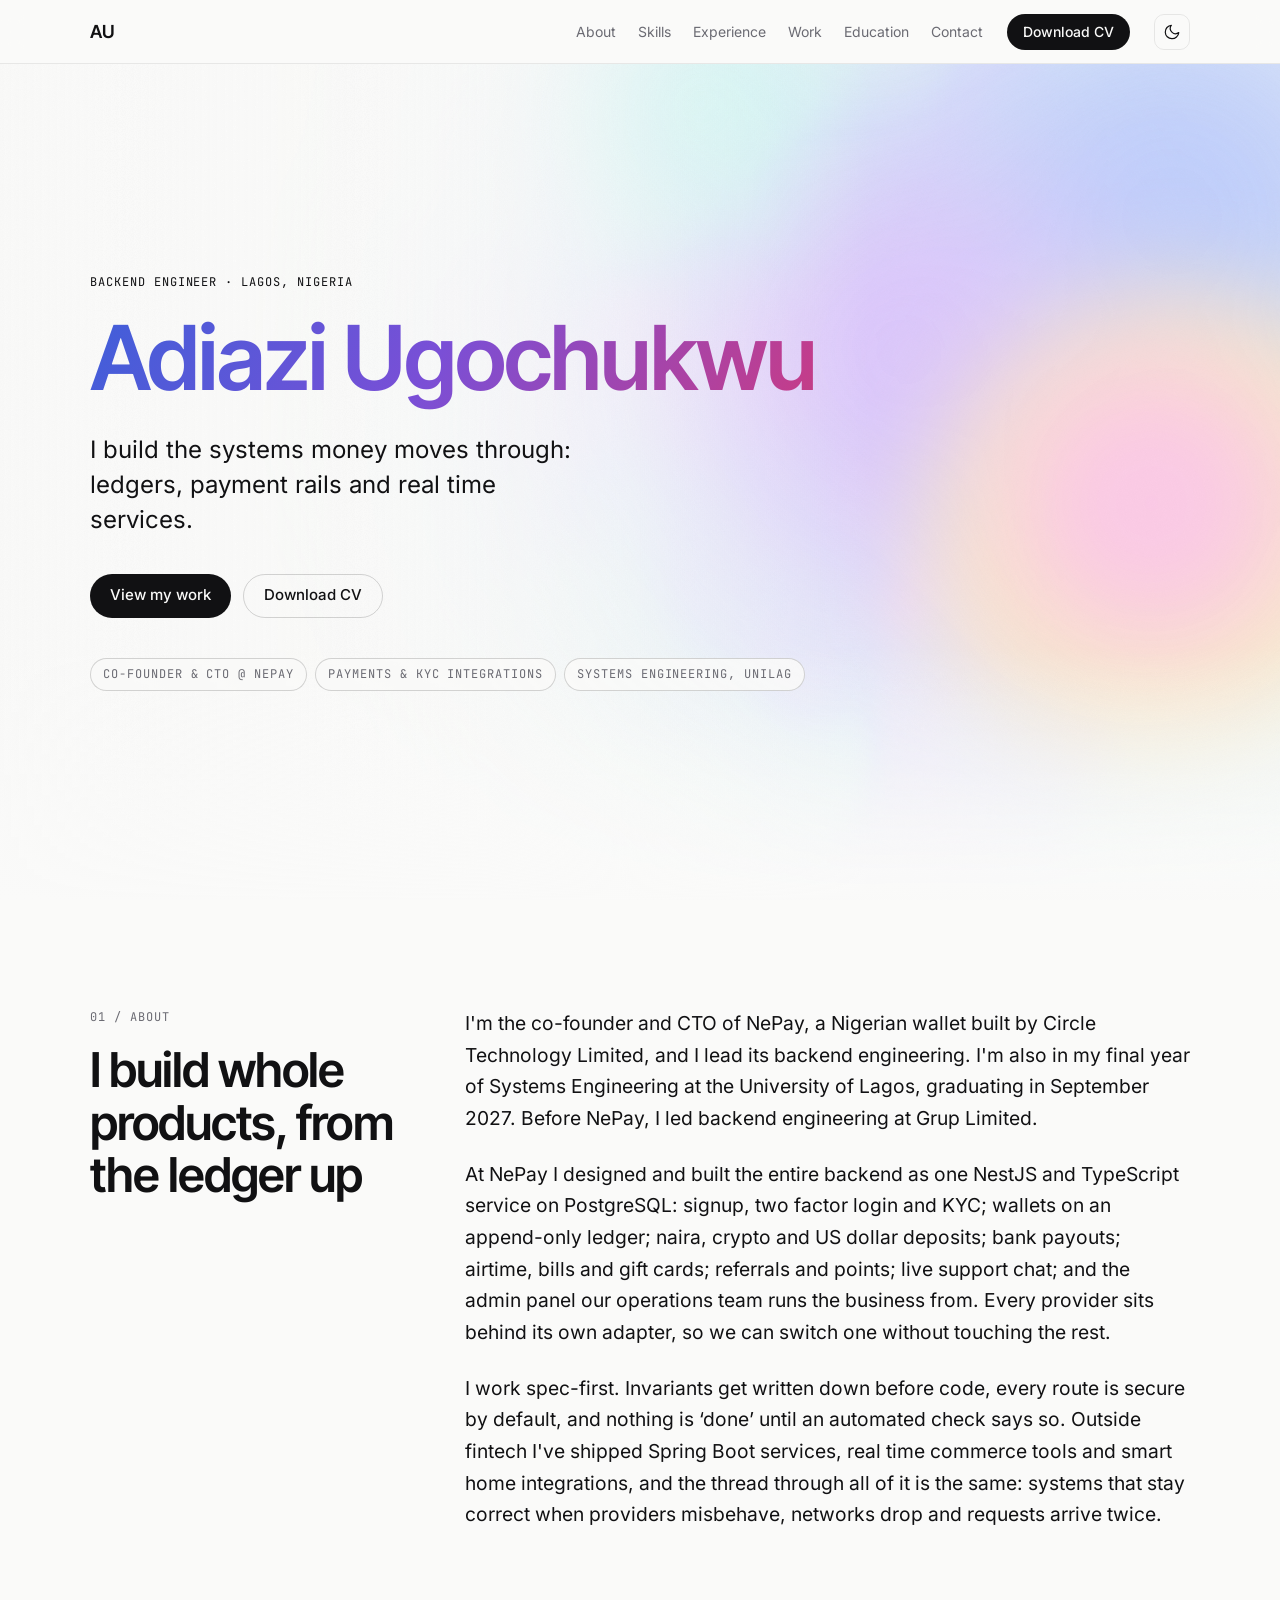
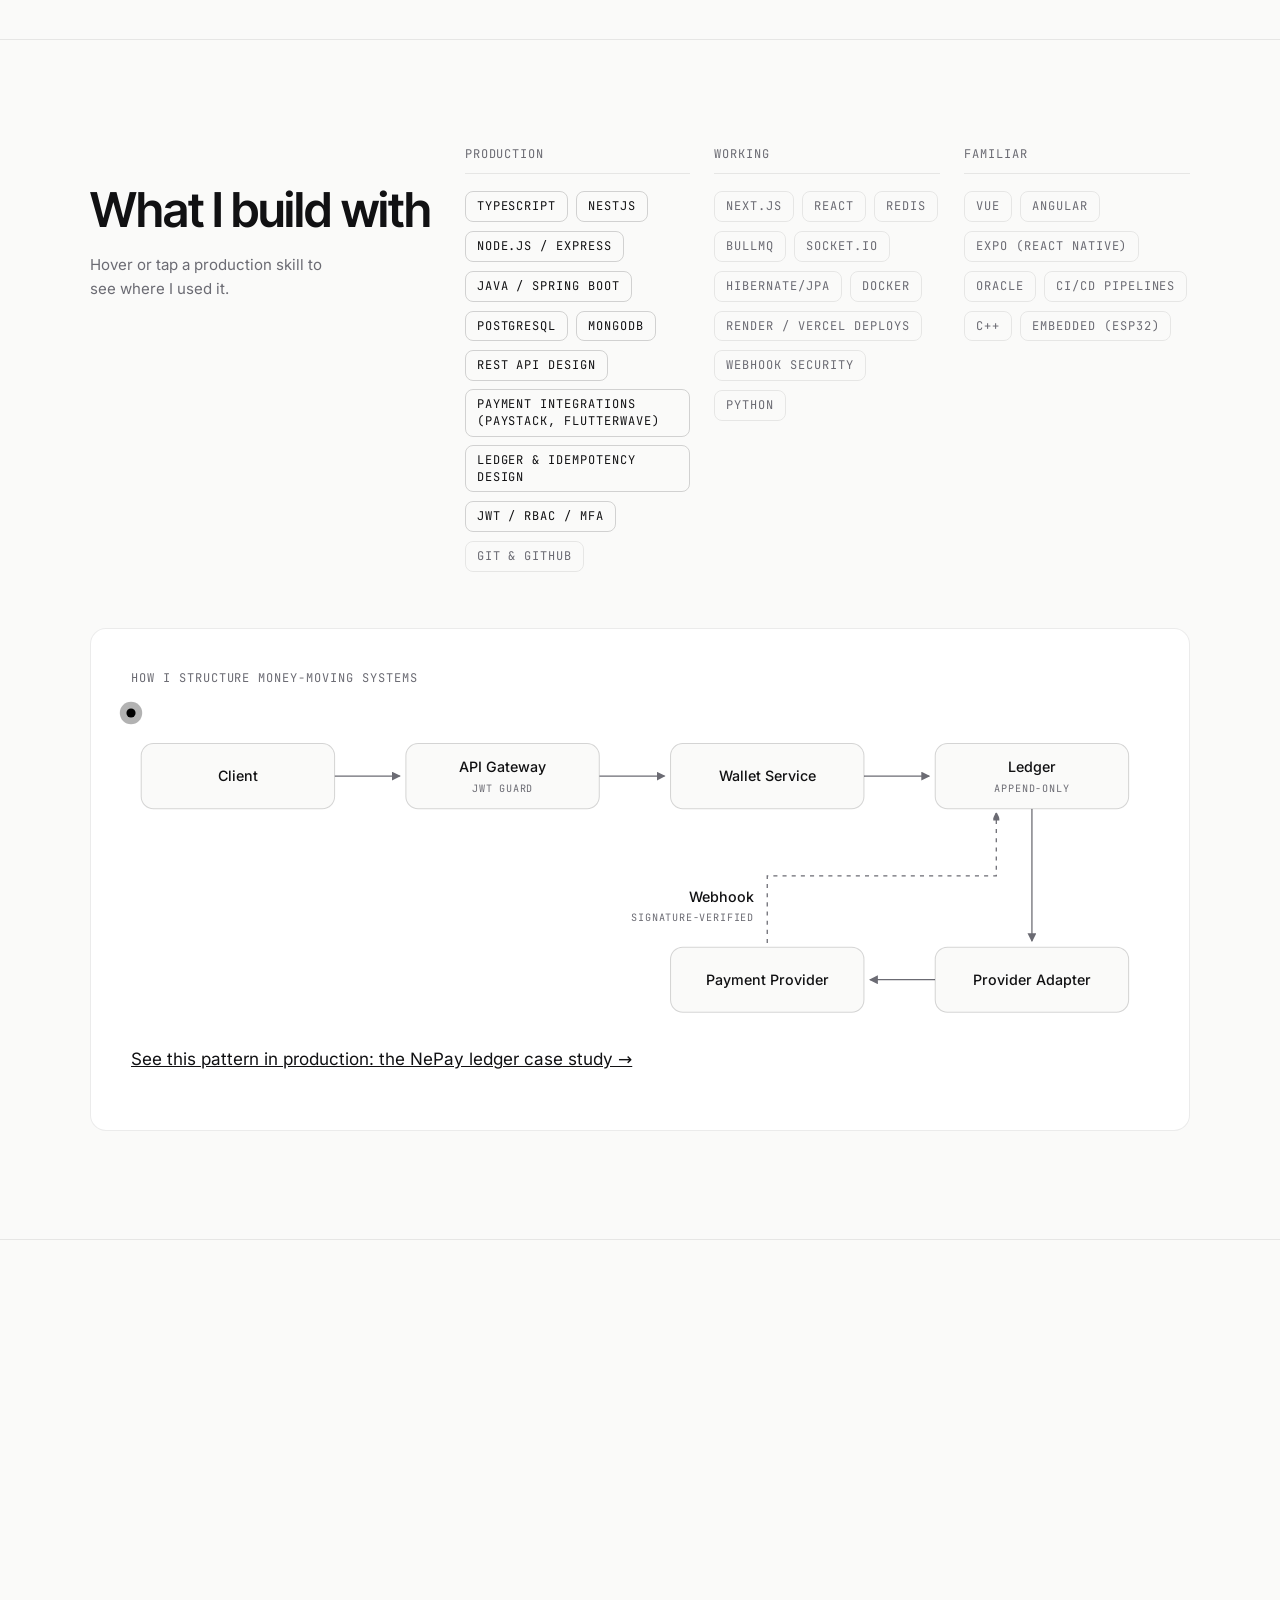
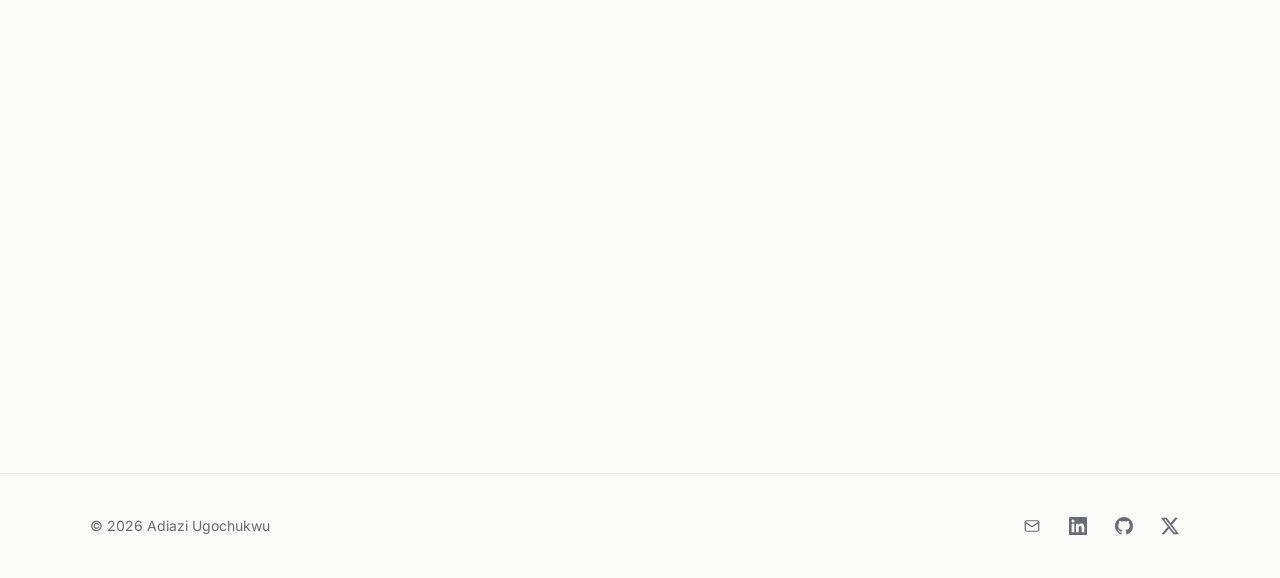
==== commit cbc3b90b: "update" ====
--- a/index.html
+++ b/index.html
@@ -4,18 +4,18 @@
   <meta charset="utf-8">
   <meta name="viewport" content="width=device-width, initial-scale=1">
   <title>Adiazi Ugochukwu | Backend Engineer</title>
-  <meta name="description" content="Adiazi Ugochukwu is a backend engineer in Lagos building ledgers, payment rails and real time services.">
+  <meta name="description" content="Adiazi Ugochukwu is the co-founder and CTO of NePay and a backend engineer in Lagos building ledgers, payment rails and real time services.">
   <meta name="author" content="Adiazi Ugochukwu">
   <meta name="theme-color" content="#0A0A0B" media="(prefers-color-scheme: dark)">
   <meta name="theme-color" content="#FAFAF9" media="(prefers-color-scheme: light)">
-  <!-- Update these URLs if the site moves to a custom domain -->
-  <link rel="canonical" href="https://adiazi-ugochukwu-precious.github.io/ADIAZI-UGOCHUKWU-PRECIOUS/">
+  <!-- Live on Vercel; update these URLs if the site moves to a custom domain -->
+  <link rel="canonical" href="https://adiazi-ugochukwu-precious.vercel.app/">
   <meta property="og:type" content="website">
   <meta property="og:site_name" content="Adiazi Ugochukwu">
   <meta property="og:title" content="Adiazi Ugochukwu | Backend Engineer">
   <meta property="og:description" content="I build the systems money moves through: ledgers, payment rails and real time services.">
-  <meta property="og:url" content="https://adiazi-ugochukwu-precious.github.io/ADIAZI-UGOCHUKWU-PRECIOUS/">
-  <meta property="og:image" content="https://adiazi-ugochukwu-precious.github.io/ADIAZI-UGOCHUKWU-PRECIOUS/og-image.png">
+  <meta property="og:url" content="https://adiazi-ugochukwu-precious.vercel.app/">
+  <meta property="og:image" content="https://adiazi-ugochukwu-precious.vercel.app/og-image.png">
   <meta property="og:image:width" content="1200">
   <meta property="og:image:height" content="630">
   <meta property="og:image:alt" content="Adiazi Ugochukwu, backend engineer">
@@ -23,7 +23,7 @@
   <meta name="twitter:site" content="@AdiaziU">
   <meta name="twitter:title" content="Adiazi Ugochukwu | Backend Engineer">
   <meta name="twitter:description" content="I build the systems money moves through: ledgers, payment rails and real time services.">
-  <meta name="twitter:image" content="https://adiazi-ugochukwu-precious.github.io/ADIAZI-UGOCHUKWU-PRECIOUS/og-image.png">
+  <meta name="twitter:image" content="https://adiazi-ugochukwu-precious.vercel.app/og-image.png">
   <meta name="twitter:image:alt" content="Adiazi Ugochukwu, backend engineer">
   <link rel="icon" href="favicon.svg" type="image/svg+xml">
   <link rel="apple-touch-icon" href="apple-touch-icon.png">
@@ -41,11 +41,9 @@
     })();
   </script>
 
-  <link rel="preconnect" href="https://fonts.googleapis.com">
-  <link rel="preconnect" href="https://fonts.gstatic.com" crossorigin>
-  <!-- Fonts load without blocking first paint; text shows in the fallback font until they arrive -->
-  <link rel="preload" as="style" href="https://fonts.googleapis.com/css2?family=Inter:wght@400;500&family=Inter+Tight:wght@600&family=JetBrains+Mono:wght@400;500&display=swap" onload="this.onload=null;this.rel='stylesheet'">
-  <noscript><link rel="stylesheet" href="https://fonts.googleapis.com/css2?family=Inter:wght@400;500&family=Inter+Tight:wght@600&family=JetBrains+Mono:wght@400;500&display=swap"></noscript>
+  <!-- Self-hosted fonts; the two hero fonts are preloaded so the name and line swap in quickly -->
+  <link rel="preload" href="fonts/inter-tight.woff2" as="font" type="font/woff2" crossorigin>
+  <link rel="preload" href="fonts/inter.woff2" as="font" type="font/woff2" crossorigin>
   <link rel="stylesheet" href="styles.css">
   <script type="module" src="main.js"></script>
 </head>
@@ -54,6 +52,7 @@
 
   <!-- ============ Nav ============ -->
   <header class="nav" id="site-header">
+    <span class="nav__progress" aria-hidden="true"></span>
     <div class="nav__inner">
       <a class="nav__mono" href="#top">AU<span class="sr-only"> Adiazi Ugochukwu, back to top</span></a>
 
@@ -104,7 +103,7 @@
             <a class="btn btn--ghost" href="cv/Adiazi_Ugochukwu_CV.pdf" download>Download CV</a>
           </div>
           <ul class="chips reveal" aria-label="Highlights">
-            <li class="chip">Backend Lead @ NePay</li>
+            <li class="chip">Co-founder &amp; CTO @ NePay</li>
             <li class="chip">Payments &amp; KYC integrations</li>
             <li class="chip">Systems Engineering, UNILAG</li>
           </ul>
@@ -129,12 +128,12 @@
       <div class="container grid">
         <div class="section__head">
           <p class="label section__index reveal">01 / About</p>
-          <h2 class="h2 reveal" id="about-title">About</h2>
+          <h2 class="h2 reveal" id="about-title">I build whole products, from the ledger up</h2>
         </div>
         <div class="about__body prose">
-          <p class="reveal">I'm a backend engineer and final year Systems Engineering student at the University of Lagos, graduating September 2027. I lead backend development at NePay, and before that I led backend engineering at Grup Limited.</p>
-          <p class="reveal">Most of my work sits where software meets money: append-only ledgers, idempotent webhook handling, KYC and virtual-account rails, and payment integrations with Paystack, Flutterwave and other providers. I care about systems that stay correct when providers misbehave.</p>
-          <p class="reveal">I work spec-first. Invariants get written down before code, build plans are fixed, and nothing is ‘done’ until an automated check says so.</p>
+          <p class="reveal">I'm the co-founder and CTO of NePay, a Nigerian wallet built by Circle Technology Limited, and I lead its backend engineering. I'm also in my final year of Systems Engineering at the University of Lagos, graduating in September 2027. Before NePay, I led backend engineering at Grup Limited.</p>
+          <p class="reveal">At NePay I designed and built the entire backend as one NestJS and TypeScript service on PostgreSQL: signup, two factor login and KYC; wallets on an append-only ledger; naira, crypto and US dollar deposits; bank payouts; airtime, bills and gift cards; referrals and points; live support chat; and the admin panel our operations team runs the business from. Every provider sits behind its own adapter, so we can switch one without touching the rest.</p>
+          <p class="reveal">I work spec-first. Invariants get written down before code, every route is secure by default, and nothing is ‘done’ until an automated check says so. Outside fintech I've shipped Spring Boot services, real time commerce tools and smart home integrations, and the thread through all of it is the same: systems that stay correct when providers misbehave, networks drop and requests arrive twice.</p>
         </div>
       </div>
     </section>
@@ -145,7 +144,7 @@
       <div class="container grid">
         <div class="section__head">
           <p class="label section__index reveal">02 / Skills</p>
-          <h2 class="h2 reveal" id="skills-title">Skills</h2>
+          <h2 class="h2 reveal" id="skills-title">What I build with</h2>
           <p class="muted skills__hint reveal">Hover or tap a production skill to see where I used it.</p>
         </div>
 
@@ -252,6 +251,7 @@
             <text class="edge-label" x="98" y="444">Webhook</text>
             <text class="sub edge-label" x="98" y="462">signature-verified</text>
           </svg>
+          <p class="arch__more"><a href="nepay-ledger.html">See this pattern in production: the NePay ledger case study →</a></p>
         </figure>
       </div>
     </section>
@@ -261,16 +261,16 @@
       <div class="container grid">
         <div class="section__head">
           <p class="label section__index reveal">03 / Experience</p>
-          <h2 class="h2 reveal" id="experience-title">Experience</h2>
+          <h2 class="h2 reveal" id="experience-title">Where I've worked</h2>
         </div>
 
         <ol class="timeline">
           <li class="tl-item is-current reveal" data-skills="TypeScript NestJS Node PostgreSQL MongoDB Ledger Payments JWT">
             <span class="tl-node" aria-hidden="true"></span>
             <p class="label tl-date">Aug 2026 – Present</p>
-            <h3 class="tl-role">Backend Lead &amp; Product Owner</h3>
-            <p class="tl-org">NePay <span class="sr-only">(current role)</span></p>
-            <p class="tl-desc">Lead the backend and product decisions for a Nigerian digital wallet: NestJS and PostgreSQL backend, wallet and ledger logic, third party payment and KYC integrations, two factor login and admin access control.</p>
+            <h3 class="tl-role">Co-founder, CTO &amp; Lead Backend Engineer</h3>
+            <p class="tl-org">NePay <span class="tl-sep" aria-hidden="true">|</span> Circle Technology Limited <span class="tl-sep" aria-hidden="true">|</span> <a href="https://nepay.com.ng" target="_blank" rel="noopener">nepay.com.ng</a> <span class="sr-only">(current role)</span></p>
+            <p class="tl-desc">Co-founded NePay and lead its technology and product decisions. Designed and built the whole backend as one NestJS and PostgreSQL service: identity, two factor login and KYC; wallets on an append-only ledger; naira, crypto and US dollar deposits; bank payouts; airtime, bills and gift cards; referrals and points; live support chat; and the admin panel. <a href="nepay-ledger.html">Read how the ledger works</a>.</p>
           </li>
           <li class="tl-item reveal" data-skills="Next.js Socket.io">
             <span class="tl-node" aria-hidden="true"></span>
@@ -313,21 +313,11 @@
 
         <div class="cases full">
           <article class="card case reveal" data-skills="TypeScript NestJS Node PostgreSQL MongoDB Ledger Payments JWT">
-            <div class="case__visual" aria-hidden="true">
-              <!-- Abstract placeholder: ledger rows -->
-              <svg viewBox="0 0 400 220" preserveAspectRatio="xMidYMid slice">
-                <g class="pat">
-                  <circle cx="44" cy="46" r="4"/><rect x="60" y="43" width="150" height="6" rx="3"/><rect x="300" y="43" width="56" height="6" rx="3" class="pat--strong"/>
-                  <circle cx="44" cy="78" r="4"/><rect x="60" y="75" width="110" height="6" rx="3"/><rect x="316" y="75" width="40" height="6" rx="3" class="pat--strong"/>
-                  <circle cx="44" cy="110" r="4"/><rect x="60" y="107" width="180" height="6" rx="3"/><rect x="290" y="107" width="66" height="6" rx="3" class="pat--strong"/>
-                  <circle cx="44" cy="142" r="4"/><rect x="60" y="139" width="130" height="6" rx="3"/><rect x="306" y="139" width="50" height="6" rx="3" class="pat--strong"/>
-                  <circle cx="44" cy="174" r="4"/><rect x="60" y="171" width="96" height="6" rx="3"/><rect x="296" y="171" width="60" height="6" rx="3" class="pat--strong"/>
-                  <path d="M28 60H372M28 92H372M28 124H372M28 156H372" class="pat--line"/>
-                </g>
-              </svg>
+            <div class="case__visual case__visual--shot" aria-hidden="true">
+              <img src="images/nepay.webp" width="1600" height="900" loading="lazy" decoding="async" alt="">
             </div>
             <div class="case__body">
-              <p class="label">Digital wallet backend</p>
+              <p class="label">Co-founder &amp; CTO · Digital wallet</p>
               <h3 class="case__title">NePay</h3>
               <p class="case__problem">A wallet where every balance change has to be correct and traceable.</p>
               <p class="label case__sub">What I built</p>
@@ -339,23 +329,14 @@
               <ul class="tags" aria-label="Tech">
                 <li>TypeScript</li><li>NestJS</li><li>PostgreSQL</li><li>Ledger design</li><li>Payments</li><li>JWT</li>
               </ul>
-              <p class="case__links muted">Private product, details on request</p>
+              <p class="case__links"><a href="nepay-ledger.html">Read the case study<span class="sr-only">: designing an idempotent ledger</span></a><a href="https://nepay.com.ng" target="_blank" rel="noopener">Live site<span class="sr-only"> for NePay</span></a></p>
             </div>
           </article>
 
           <article class="card case reveal" data-skills="Next.js Socket.io">
-            <div class="case__visual" aria-hidden="true">
-              <!-- Abstract placeholder: live signal rings -->
-              <svg viewBox="0 0 400 220" preserveAspectRatio="xMidYMid slice">
-                <g class="pat">
-                  <circle cx="200" cy="110" r="6" class="pat--strong"/>
-                  <circle cx="200" cy="110" r="34" class="pat--ring"/>
-                  <circle cx="200" cy="110" r="64" class="pat--ring"/>
-                  <circle cx="200" cy="110" r="94" class="pat--ring"/>
-                  <circle cx="200" cy="110" r="124" class="pat--ring"/>
-                  <circle cx="264" cy="110" r="4"/><circle cx="130" cy="72" r="4"/><circle cx="118" cy="168" r="4"/><circle cx="290" cy="178" r="4"/><circle cx="222" cy="18" r="4"/>
-                </g>
-              </svg>
+            <div class="case__visual case__visual--logo" aria-hidden="true">
+              <img class="case__logo-bg" src="images/albertronics.webp" width="353" height="349" loading="lazy" decoding="async" alt="">
+              <img class="case__logo" src="images/albertronics.webp" width="353" height="349" loading="lazy" decoding="async" alt="">
             </div>
             <div class="case__body">
               <p class="label">Commerce + smart home</p>
@@ -370,15 +351,21 @@
               <ul class="tags" aria-label="Tech">
                 <li>Next.js</li><li>Socket.io</li><li>WhatsApp Cloud API</li>
               </ul>
-              <!-- [TODO] Add the Albertronics live URL here as a "Live site" link -->
             </div>
           </article>
         </div>
+
+        <a class="card cs-banner full reveal" href="nepay-ledger.html">
+          <span class="label">Case study · 10 min read</span>
+          <span class="cs-banner__title">Designing an idempotent ledger at NePay</span>
+          <span class="cs-banner__text">How I made it structurally impossible for the same money movement to land twice, with the diagrams, keys and failure modes.</span>
+          <span class="cs-banner__cta" aria-hidden="true">Read the case study →</span>
+        </a>
 
         <h3 class="label builds__title full reveal">Earlier builds</h3>
         <ul class="builds full">
           <li class="card build reveal">
-            <img src="images/chatroom.webp" width="1200" height="960" loading="lazy" decoding="async" alt="Screenshot of the chat room with several users' messages">
+            <div class="shot"><span class="shot__bar" aria-hidden="true"><i></i><i></i><i></i></span><img src="images/chatroom.webp" width="1200" height="960" loading="lazy" decoding="async" alt="Screenshot of the chat room with several users' messages"></div>
             <div class="build__body">
               <h4 class="build__name">Real time chat room</h4>
               <p>Chat room for up to 50 people at once, with profile picture updates.</p>
@@ -389,7 +376,7 @@
             </div>
           </li>
           <li class="card build reveal">
-            <img src="images/weather.webp" width="1200" height="713" loading="lazy" decoding="async" alt="Screenshot of the Weather Pulse app with a city search box">
+            <div class="shot"><span class="shot__bar" aria-hidden="true"><i></i><i></i><i></i></span><img src="images/weather.webp" width="1200" height="713" loading="lazy" decoding="async" alt="Screenshot of the Weather Pulse app with a city search box"></div>
             <div class="build__body">
               <h4 class="build__name">Weather app</h4>
               <p>Search a city and get its current weather.</p>
@@ -400,7 +387,7 @@
             </div>
           </li>
           <li class="card build reveal">
-            <img src="images/crud.webp" width="1200" height="630" loading="lazy" decoding="async" alt="Screenshot of the CRUD app with an add item form and item list">
+            <div class="shot"><span class="shot__bar" aria-hidden="true"><i></i><i></i><i></i></span><img src="images/crud.webp" width="1200" height="630" loading="lazy" decoding="async" alt="Screenshot of the CRUD app with an add item form and item list"></div>
             <div class="build__body">
               <h4 class="build__name">CRUD app</h4>
               <p>Add, edit and remove items with quantities in a simple list.</p>
@@ -411,7 +398,7 @@
             </div>
           </li>
           <li class="card build reveal">
-            <img src="images/todo.webp" width="1200" height="614" loading="lazy" decoding="async" alt="Screenshot of the to-do list app">
+            <div class="shot"><span class="shot__bar" aria-hidden="true"><i></i><i></i><i></i></span><img src="images/todo.webp" width="1200" height="614" loading="lazy" decoding="async" alt="Screenshot of the to-do list app"></div>
             <div class="build__body">
               <h4 class="build__name">To-do list</h4>
               <p>Add tasks with a due date and category, and keep count of what's left.</p>
@@ -422,7 +409,7 @@
             </div>
           </li>
           <li class="card build reveal">
-            <img src="images/ecommerce.webp" width="1200" height="596" loading="lazy" decoding="async" alt="Screenshot of the Snapstyle storefront homepage">
+            <div class="shot"><span class="shot__bar" aria-hidden="true"><i></i><i></i><i></i></span><img src="images/ecommerce.webp" width="1200" height="596" loading="lazy" decoding="async" alt="Screenshot of the Snapstyle storefront homepage"></div>
             <div class="build__body">
               <h4 class="build__name">E-commerce UI</h4>
               <p>Storefront homepage design for an online fashion and tech shop.</p>
@@ -433,6 +420,31 @@
             </div>
           </li>
         </ul>
+
+        <!-- Testimonials: approved by Ugochukwu Nebeani and Dubem Egbo on 2026-09-24 -->
+        <div class="quotes-wrap full">
+          <h3 class="label builds__title reveal">What people say</h3>
+          <div class="quotes">
+            <figure class="card quote reveal">
+              <blockquote>
+                <p>Adiazi owns NePay's backend the way a founder would. He writes the rules down before any code, pushes back when something could put a customer's balance at risk, and ships work I don't have to double check. Every naira in our ledger can be traced, and that is down to him.</p>
+              </blockquote>
+              <figcaption>
+                <span class="quote__avatar" aria-hidden="true">UN</span>
+                <span><strong>Ugochukwu Nebeani</strong><span class="label">CEO, NePay</span></span>
+              </figcaption>
+            </figure>
+            <figure class="card quote reveal">
+              <blockquote>
+                <p>Working with Adiazi is easy because he thinks about the product, not just the endpoint. He agrees the API with us before building, explains tradeoffs in plain language, and when a design asks for something the backend can't safely do, he comes back with an option that works for both sides.</p>
+              </blockquote>
+              <figcaption>
+                <span class="quote__avatar" aria-hidden="true">DE</span>
+                <span><strong>Dubem Egbo</strong><span class="label">Product Designer, NePay</span></span>
+              </figcaption>
+            </figure>
+          </div>
+        </div>
       </div>
     </section>
 
@@ -441,7 +453,7 @@
       <div class="container grid">
         <div class="section__head">
           <p class="label section__index reveal">05 / Education</p>
-          <h2 class="h2 reveal" id="education-title">Education</h2>
+          <h2 class="h2 reveal" id="education-title">Where I studied</h2>
         </div>
         <ul class="edu">
           <li class="edu__row reveal">
--- a/styles.css
+++ b/styles.css
@@ -2,6 +2,31 @@
    Adiazi Ugochukwu portfolio: "minimal chromatic"
    Monochrome everywhere; the chroma gradient is the only colour on the site.
    ========================================================================== */
+
+/* ---------- Self-hosted fonts (SIL Open Font License) ----------
+   Variable Latin subsets, so one file covers every weight used. Served from this
+   site, so first paint never waits on a third party. */
+@font-face {
+  font-family: "Inter";
+  src: url("fonts/inter.woff2") format("woff2");
+  font-weight: 100 900;
+  font-style: normal;
+  font-display: swap;
+}
+@font-face {
+  font-family: "Inter Tight";
+  src: url("fonts/inter-tight.woff2") format("woff2");
+  font-weight: 100 900;
+  font-style: normal;
+  font-display: swap;
+}
+@font-face {
+  font-family: "JetBrains Mono";
+  src: url("fonts/jetbrains-mono.woff2") format("woff2");
+  font-weight: 100 800;
+  font-style: normal;
+  font-display: swap;
+}
 
 /* ---------- Metric-matched fallback fonts ----------
    Local Arial scaled to take the same space as Inter / Inter Tight (size-adjust measured
@@ -112,6 +137,21 @@
 button { font: inherit; color: inherit; }
 ul { margin: 0; padding: 0; list-style: none; }
 
+/* Balanced headings and no orphaned last words in paragraphs */
+h1, h2, h3, h4 { text-wrap: balance; }
+/* Only on the longer copy: pretty wrapping makes every layout pass costlier */
+.prose p, .quote p, .tl-desc, .case__problem { text-wrap: pretty; }
+/* The decrypting labels change text every frame; keep that from re-laying out the page */
+.section__index, .hero .label { contain: layout paint; }
+.prose { hanging-punctuation: first; }
+
+::selection { background: color-mix(in srgb, #B98CFF 35%, transparent); color: var(--text); }
+html { scrollbar-width: thin; scrollbar-color: var(--border-strong) transparent; }
+
+/* Theme switch: the new theme grows in a circle from the toggle (main.js drives it) */
+::view-transition-old(root),
+::view-transition-new(root) { animation: none; mix-blend-mode: normal; }
+
 h1, h2, h3 {
   font-family: var(--font-head);
   font-weight: 600;
@@ -150,6 +190,8 @@
 .grid > * { grid-column: 1 / -1; }
 
 .section { padding-block: var(--section-pad); }
+/* Off-screen sections skip layout and paint until they are near the viewport */
+.section:not(.hero) { content-visibility: auto; contain-intrinsic-size: auto 900px; }
 .section + .section { border-top: 1px solid var(--border); }
 
 .section__index { margin-bottom: 16px; }
@@ -280,6 +322,20 @@
   border-bottom: 1px solid var(--border);
 }
 .nav.is-open::before { background: var(--bg); }
+
+/* Reading progress: a chroma hairline along the bottom of the nav (main.js sets --p) */
+.nav__progress {
+  position: absolute;
+  left: 0;
+  right: 0;
+  bottom: -1px;
+  z-index: 1;
+  height: 2px;
+  background: var(--chroma);
+  transform: scaleX(var(--p, 0));
+  transform-origin: left;
+  pointer-events: none;
+}
 
 .nav__inner {
   height: 100%;
@@ -846,6 +902,35 @@
   opacity: 0;
   transition: opacity 0.5s var(--ease);
 }
+.case__visual--shot::after { display: none; }
+.case__visual--shot img {
+  width: 100%;
+  height: 100%;
+  object-fit: cover;
+  object-position: left top;
+  filter: grayscale(1) contrast(0.95);
+  transition: filter 0.5s var(--ease), transform 0.8s var(--ease);
+}
+.case:hover .case__visual--shot img,
+.case.is-match .case__visual--shot img { filter: none; transform: scale(1.02); }
+
+.case__logo {
+  position: absolute;
+  left: 50%;
+  top: 50%;
+  z-index: 1;
+  width: clamp(88px, 22%, 120px);
+  height: auto;
+  border-radius: 20px;
+  border: 1px solid var(--border-strong);
+  transform: translate(-50%, -50%);
+  filter: grayscale(1);
+  box-shadow: 0 18px 50px -20px rgba(0, 0, 0, 0.6);
+  transition: filter 0.5s var(--ease);
+}
+.case:hover .case__logo,
+.case.is-match .case__logo { filter: none; }
+
 .case:hover .case__visual::after,
 .case.is-match .case__visual::after { opacity: 0.9; }
 
@@ -882,7 +967,7 @@
   border: 1px solid var(--border);
   border-radius: 6px;
 }
-.case__links { margin: 20px 0 0; font-size: 14px; }
+.case__links { display: flex; flex-wrap: wrap; gap: 18px; margin: 20px 0 0; font-size: 14px; }
 
 .builds__title { margin: 72px 0 0; padding-bottom: 12px; border-bottom: 1px solid var(--border); }
 .builds {
@@ -891,18 +976,32 @@
   grid-template-columns: repeat(auto-fill, minmax(min(100%, 300px), 1fr));
 }
 .build { display: flex; flex-direction: column; }
+/* Minimal browser frame so screenshots of different ages look like one set */
+.shot {
+  overflow: hidden;
+  border-radius: calc(var(--radius) - 1px) calc(var(--radius) - 1px) 0 0;
+  border-bottom: 1px solid var(--border);
+  background: var(--bg);
+}
+.shot__bar {
+  display: flex;
+  align-items: center;
+  gap: 5px;
+  height: 24px;
+  padding: 0 12px;
+  border-bottom: 1px solid var(--border);
+}
+.shot__bar i { width: 7px; height: 7px; border-radius: 50%; background: var(--border-strong); }
 .build img {
   width: 100%;
   height: auto;
   aspect-ratio: 16 / 10;
   object-fit: cover;
   object-position: top;
-  border-radius: calc(var(--radius) - 1px) calc(var(--radius) - 1px) 0 0;
-  border-bottom: 1px solid var(--border);
   filter: grayscale(1) contrast(0.95);
-  transition: filter 0.5s var(--ease);
-}
-.build:hover img { filter: none; }
+  transition: filter 0.5s var(--ease), transform 0.8s var(--ease);
+}
+.build:hover img { filter: none; transform: scale(1.02); }
 .build__body { display: flex; flex-direction: column; flex: 1; padding: 18px 20px 20px; }
 .build__name { margin: 0 0 6px; font-family: var(--font-head); font-size: 1.1rem; font-weight: 600; letter-spacing: -0.01em; }
 .build__body p { margin: 0; font-size: 15px; color: var(--muted); }
@@ -921,6 +1020,37 @@
 }
 .build__links a:hover { border-color: var(--text); }
 
+/* ---------- Testimonials ---------- */
+.quotes { display: grid; gap: 16px; margin-top: 24px; }
+@media (min-width: 900px) { .quotes { grid-template-columns: repeat(2, minmax(0, 1fr)); } }
+.quote { margin: 0; padding: clamp(24px, 3vw, 36px); display: flex; flex-direction: column; gap: 28px; }
+.quote blockquote { margin: 0; }
+.quote blockquote p {
+  margin: 0;
+  font-size: clamp(1.05rem, 1rem + 0.3vw, 1.2rem);
+  line-height: 1.6;
+  hanging-punctuation: first;
+}
+.quote blockquote p::before { content: "“"; }
+.quote blockquote p::after { content: "”"; }
+.quote figcaption { display: flex; align-items: center; gap: 14px; margin-top: auto; }
+.quote figcaption strong { display: block; font-weight: 500; }
+.quote figcaption .label { display: block; margin-top: 2px; }
+.quote__avatar {
+  flex: none;
+  display: grid;
+  place-items: center;
+  width: 44px;
+  height: 44px;
+  border-radius: 50%;
+  font-family: var(--font-mono);
+  font-size: 13px;
+  letter-spacing: 0.04em;
+  color: var(--text);
+  background: var(--bg);
+  border: 1px solid var(--border-strong);
+}
+
 /* ---------- 05 / Education ---------- */
 .edu { border-top: 1px solid var(--border); }
 .edu__row {
@@ -1046,3 +1176,201 @@
   .js .arch__arrow { opacity: 1; }
   .js .blur-text:not(.is-split) { opacity: 1; }
 }
+
+/* ---------- 404 page ---------- */
+.notfound {
+  position: relative;
+  isolation: isolate;
+  overflow: hidden;
+  min-height: 100svh;
+  display: flex;
+  align-items: center;
+  padding-block: 80px;
+}
+.notfound__bg { position: absolute; inset: 0; z-index: -1; opacity: var(--hero-opacity); }
+.notfound__title { margin: 20px 0 16px; font-size: clamp(2.25rem, 6vw, 4.5rem); max-width: 14em; padding-bottom: 0.06em; }
+.notfound__line { margin: 0 0 32px; font-size: 1.1rem; }
+
+/* ==========================================================================
+   Case study page (nepay-ledger.html)
+   ========================================================================== */
+.cs-hero { padding-block: clamp(56px, 10vh, 120px) clamp(40px, 6vh, 72px); border-bottom: 1px solid var(--border); }
+.cs-hero__title { margin: 18px 0 20px; font-size: clamp(2.4rem, 6vw, 4.5rem); max-width: 14em; padding-bottom: 0.06em; }
+.cs-hero__lede { margin: 0; max-width: 36em; font-size: clamp(1.1rem, 1rem + 0.5vw, 1.35rem); line-height: 1.55; }
+.cs-meta { display: flex; flex-wrap: wrap; gap: 8px 20px; margin-top: 28px; }
+.cs-back { display: inline-flex; align-items: center; gap: 8px; text-decoration: none; }
+.cs-back:hover { color: var(--text); }
+
+.cs-layout { display: grid; gap: 48px; padding-block: clamp(48px, 8vh, 96px); }
+@media (min-width: 1100px) {
+  .cs-layout { grid-template-columns: 200px minmax(0, 1fr); gap: 72px; }
+}
+
+/* Sticky contents list on wide screens */
+.toc { display: none; }
+@media (min-width: 1100px) {
+  .toc { display: block; position: sticky; top: calc(var(--nav-h) + 32px); align-self: start; }
+}
+.toc ol { margin: 14px 0 0; padding: 0; list-style: none; display: grid; gap: 2px; counter-reset: toc; }
+.toc a {
+  display: block;
+  padding: 5px 0 5px 14px;
+  font-size: 14px;
+  color: var(--muted);
+  text-decoration: none;
+  border-left: 1px solid var(--border);
+  transition: color 0.2s var(--ease), border-color 0.2s var(--ease);
+}
+.toc a:hover { color: var(--text); }
+.toc a.is-active { color: var(--text); border-image: var(--chroma) 1; }
+
+.cs-article { max-width: 720px; min-width: 0; }
+.cs-section { padding-bottom: clamp(48px, 7vh, 80px); }
+.cs-section + .cs-section { padding-top: clamp(40px, 6vh, 64px); border-top: 1px solid var(--border); }
+.cs-section h2 { font-size: clamp(1.6rem, 1.2rem + 1.4vw, 2.25rem); margin: 12px 0 20px; }
+.cs-section h3 { font-size: 1.2rem; margin: 32px 0 10px; }
+.cs-section p { margin: 0 0 1.1em; }
+.cs-section ul, .cs-section ol.steps { margin: 0 0 1.2em; padding-left: 1.2em; display: grid; gap: 8px; }
+.cs-section ul { list-style: none; padding-left: 0; }
+.cs-section ul li { position: relative; padding-left: 18px; }
+.cs-section ul li::before { content: ""; position: absolute; left: 0; top: 0.8em; width: 8px; height: 1px; background: var(--muted); }
+.cs-section strong { font-weight: 500; }
+
+code {
+  font-family: var(--font-mono);
+  font-size: 0.86em;
+  padding: 1px 6px;
+  border-radius: 6px;
+  background: var(--surface);
+  border: 1px solid var(--border);
+}
+pre {
+  margin: 0 0 1.4em;
+  padding: 18px 20px;
+  overflow-x: auto;
+  font-family: var(--font-mono);
+  font-size: 13px;
+  line-height: 1.7;
+  background: var(--surface);
+  border: 1px solid var(--border);
+  border-radius: 12px;
+}
+pre code { padding: 0; border: 0; background: none; font-size: inherit; }
+.tok-k { color: var(--text); font-weight: 500; }
+.tok-c { color: var(--muted); }
+
+/* Callout: the one idea to remember from a section */
+.callout {
+  position: relative;
+  margin: 0 0 1.4em;
+  padding: 18px 20px 18px 22px;
+  background: var(--surface);
+  border: 1px solid var(--border);
+  border-radius: 12px;
+}
+.callout::before {
+  content: "";
+  position: absolute;
+  left: -1px;
+  top: 12px;
+  bottom: 12px;
+  width: 2px;
+  border-radius: 2px;
+  background: var(--chroma);
+}
+.callout p:last-child { margin: 0; }
+
+/* Numbered principles */
+.principles { display: grid; gap: 12px; margin: 8px 0 0; padding: 0; list-style: none; counter-reset: pr; }
+.principles li {
+  counter-increment: pr;
+  position: relative;
+  padding: 18px 20px 18px 64px;
+  background: var(--surface);
+  border: 1px solid var(--border);
+  border-radius: 12px;
+}
+.principles li::before {
+  content: counter(pr, decimal-leading-zero);
+  position: absolute;
+  left: 20px;
+  top: 19px;
+  font-family: var(--font-mono);
+  font-size: 12px;
+  letter-spacing: 0.08em;
+  color: var(--muted);
+}
+.principles strong { display: block; margin-bottom: 4px; }
+.principles span { color: var(--muted); }
+
+/* Tables */
+.table-wrap { margin: 0 0 1.4em; overflow-x: auto; border: 1px solid var(--border); border-radius: 12px; }
+table { width: 100%; border-collapse: collapse; font-size: 15px; }
+th, td { padding: 12px 16px; text-align: left; vertical-align: top; border-bottom: 1px solid var(--border); }
+tr:last-child td { border-bottom: 0; }
+th {
+  font-family: var(--font-mono);
+  font-size: 12px;
+  font-weight: 400;
+  text-transform: uppercase;
+  letter-spacing: 0.08em;
+  color: var(--muted);
+  background: var(--surface);
+  white-space: nowrap;
+}
+td code { white-space: nowrap; }
+td.num, th.num { text-align: right; font-variant-numeric: tabular-nums; white-space: nowrap; font-family: var(--font-mono); font-size: 14px; }
+tfoot td { font-weight: 500; border-top: 1px solid var(--border-strong); background: var(--surface); }
+
+/* Diagrams: same monochrome language as the home page diagram, one chroma accent each */
+.diagram {
+  margin: 8px 0 1.6em;
+  padding: clamp(16px, 3vw, 28px);
+  background: var(--surface);
+  border: 1px solid var(--border);
+  border-radius: var(--radius);
+}
+.diagram__title { margin-bottom: 18px; }
+.diagram__scroll { overflow-x: auto; }
+.diagram svg { width: 100%; min-width: 620px; height: auto; overflow: visible; }
+.diagram figcaption.diagram__note { margin-top: 14px; font-size: 14px; color: var(--muted); }
+.diagram .node rect,
+.diagram .node polygon { fill: var(--bg); stroke: var(--border-strong); stroke-width: 1; }
+.diagram .node--accent rect,
+.diagram .node--accent polygon { stroke-width: 1.5; }
+.diagram text {
+  fill: var(--text);
+  font-family: var(--font-body);
+  font-size: 14px;
+  font-weight: 500;
+  text-anchor: middle;
+}
+.diagram text.sub {
+  fill: var(--muted);
+  font-family: var(--font-mono);
+  font-size: 10.5px;
+  font-weight: 400;
+  letter-spacing: 0.04em;
+}
+.diagram text.edge { fill: var(--muted); font-family: var(--font-mono); font-size: 10.5px; font-weight: 400; }
+.diagram text.start { text-anchor: start; }
+.diagram text.end { text-anchor: end; }
+.diagram .lane { stroke: var(--border-strong); stroke-width: 1; stroke-dasharray: 3 5; fill: none; }
+.diagram .band { fill: color-mix(in srgb, var(--text) 4%, transparent); stroke: none; }
+.js .diagram.is-drawn .wire {
+  stroke-dashoffset: 0;
+  transition: stroke-dashoffset 0.7s var(--ease) var(--d, 0ms);
+}
+.js .diagram .arch__arrow { opacity: 0; }
+.js .diagram.is-drawn .arch__arrow { opacity: 1; transition: opacity 0.4s var(--ease) calc(var(--d-max, 1200ms)); }
+
+.cs-next { display: flex; flex-wrap: wrap; gap: 12px; margin-top: 8px; }
+/* Return messages in diagrams fade in with the rest of the drawing */
+.js .diagram .wire--dashed { opacity: 0; transition: opacity 0.5s var(--ease) 0.9s; }
+.js .diagram.is-drawn .wire--dashed { opacity: 1; }
+@media (prefers-reduced-motion: reduce) {
+  .js .diagram .arch__arrow,
+  .js .diagram .wire--dashed { opacity: 1; }
+}
+.diagram__hint { display: none; margin-bottom: 10px; }
+@media (max-width: 700px) { .diagram__hint { display: block; } }
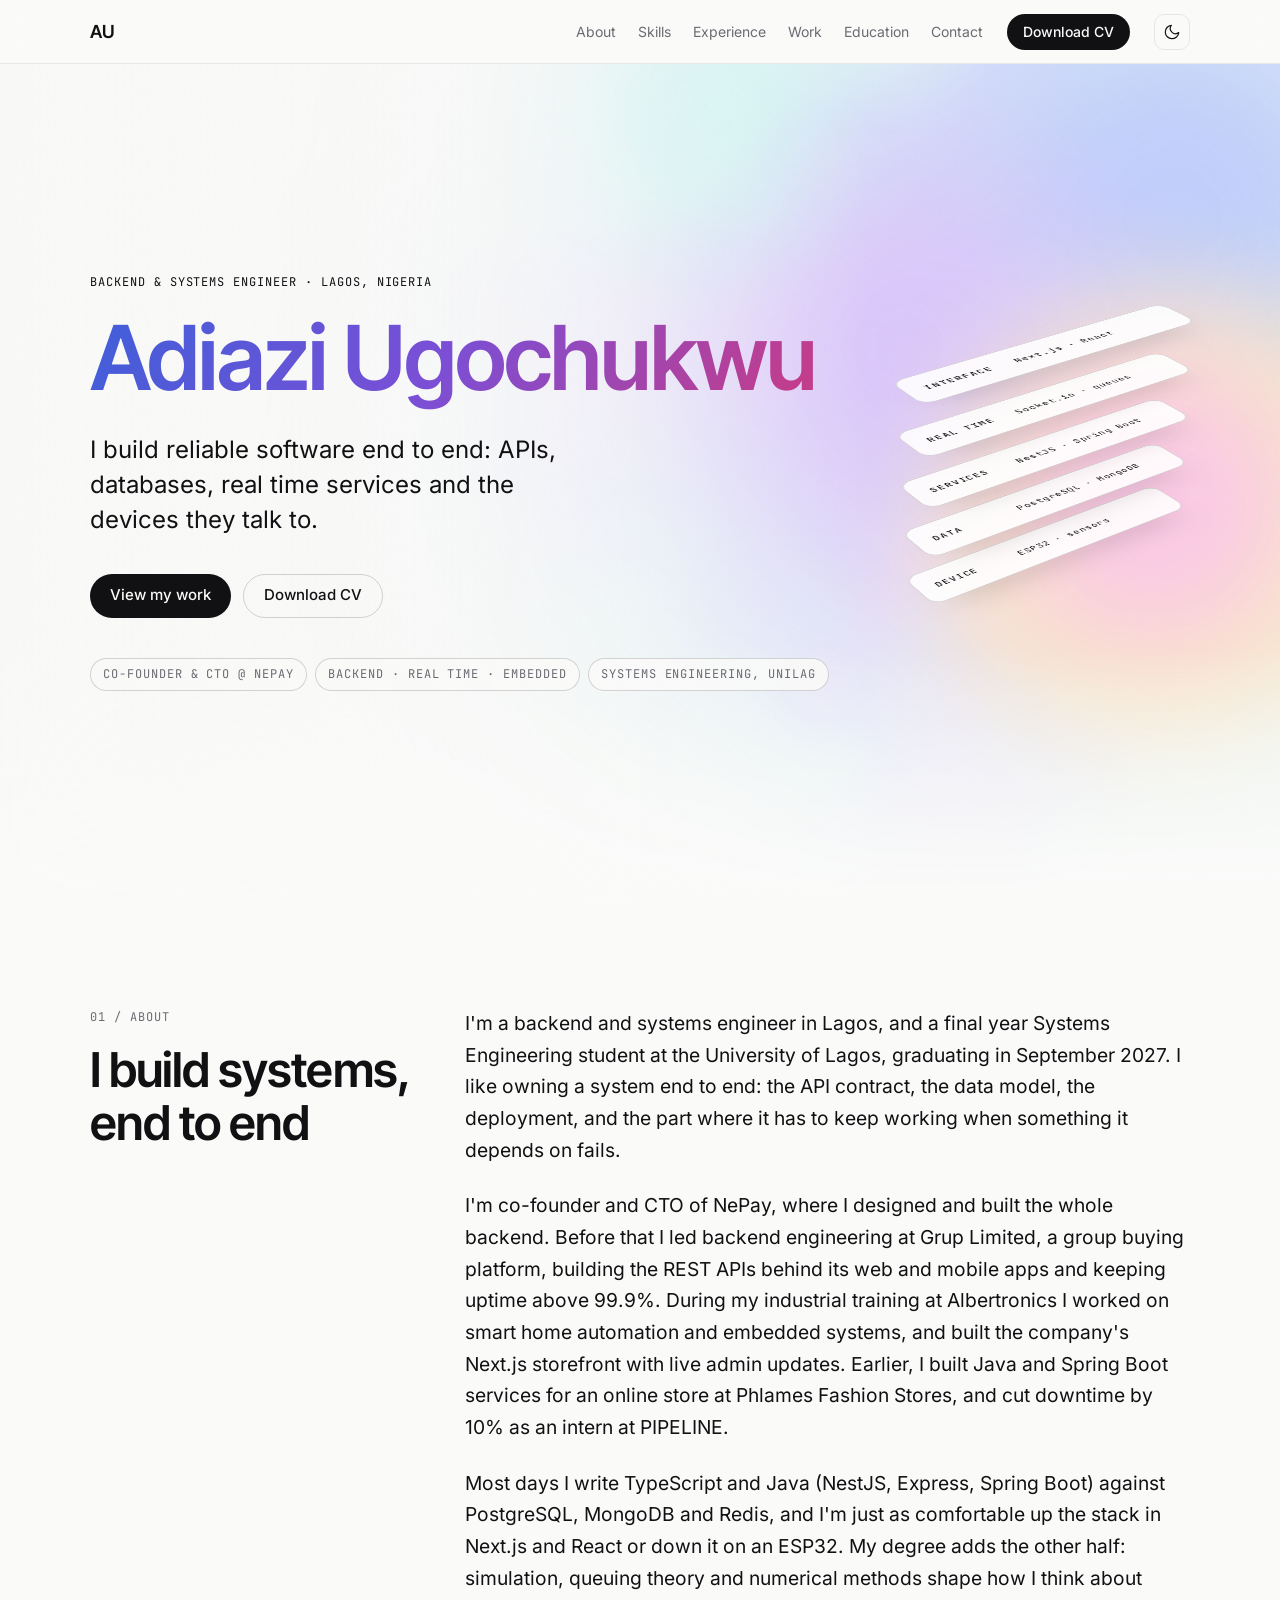
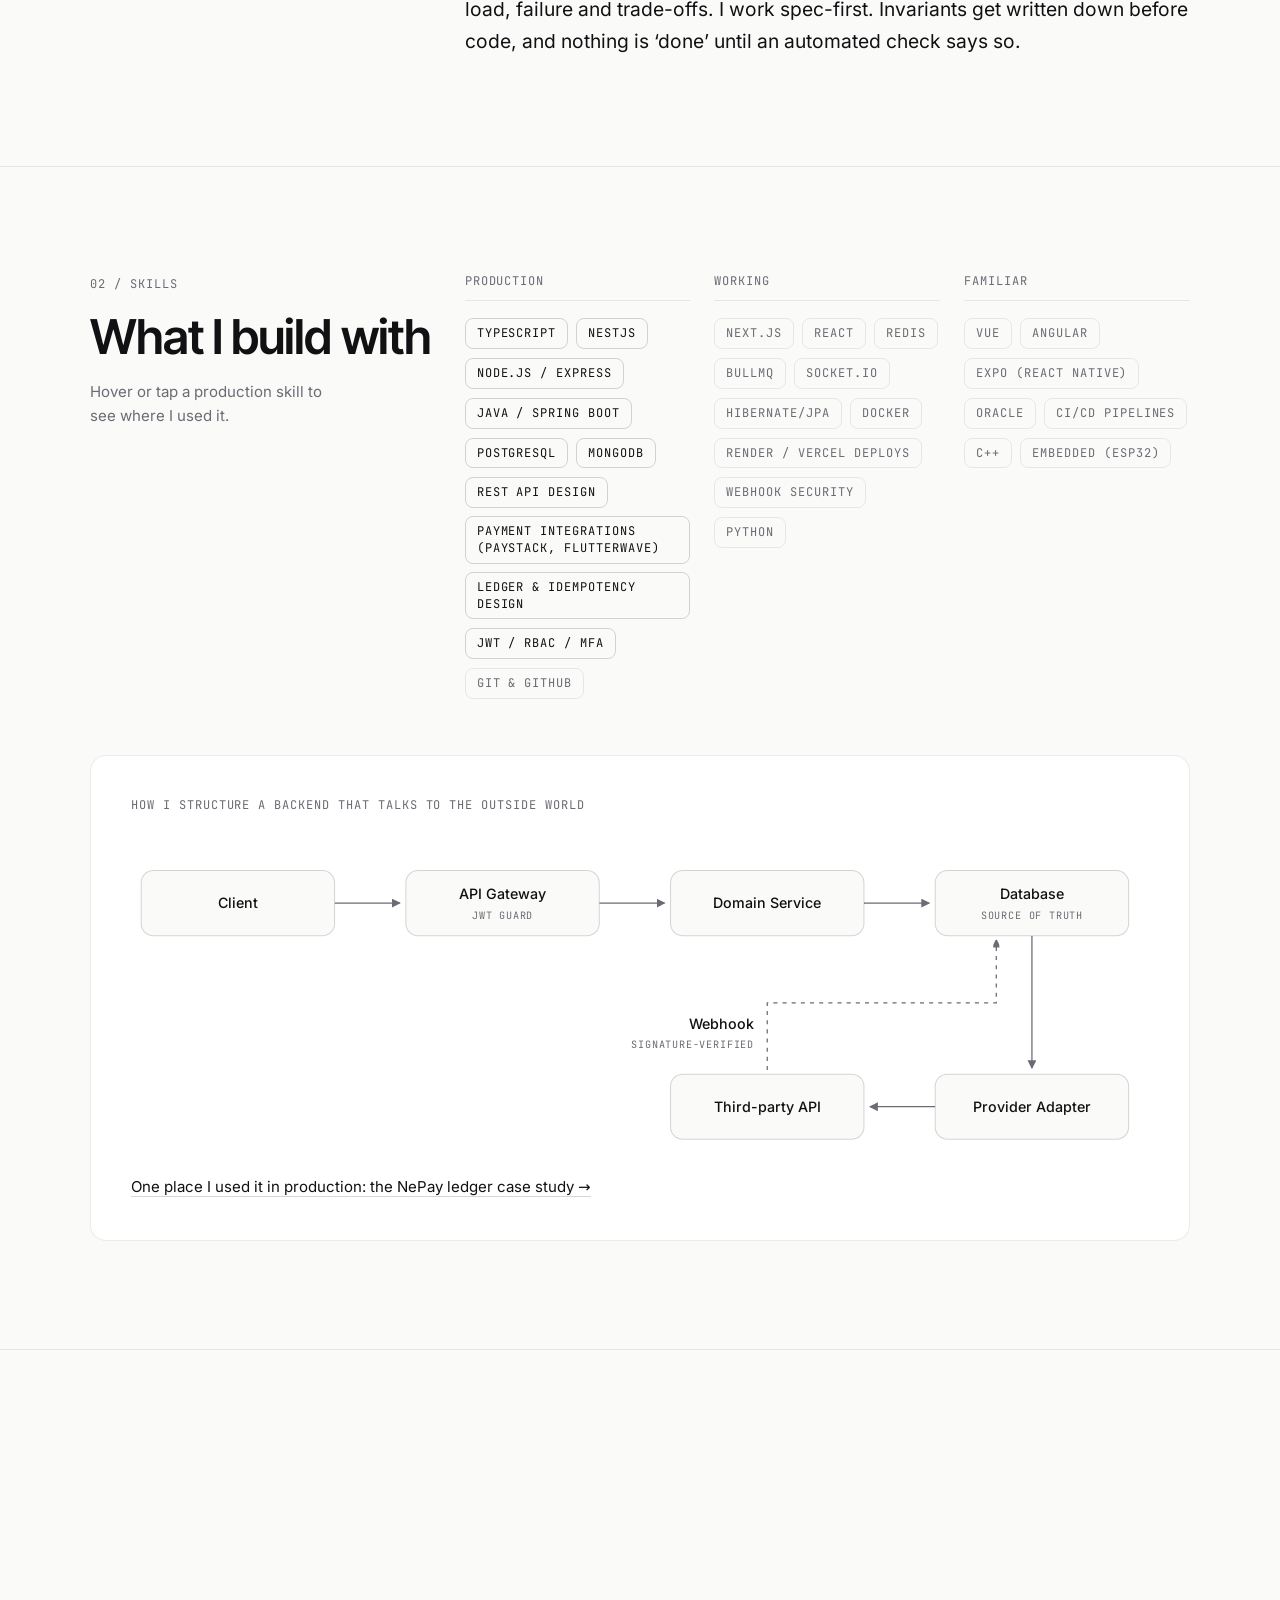
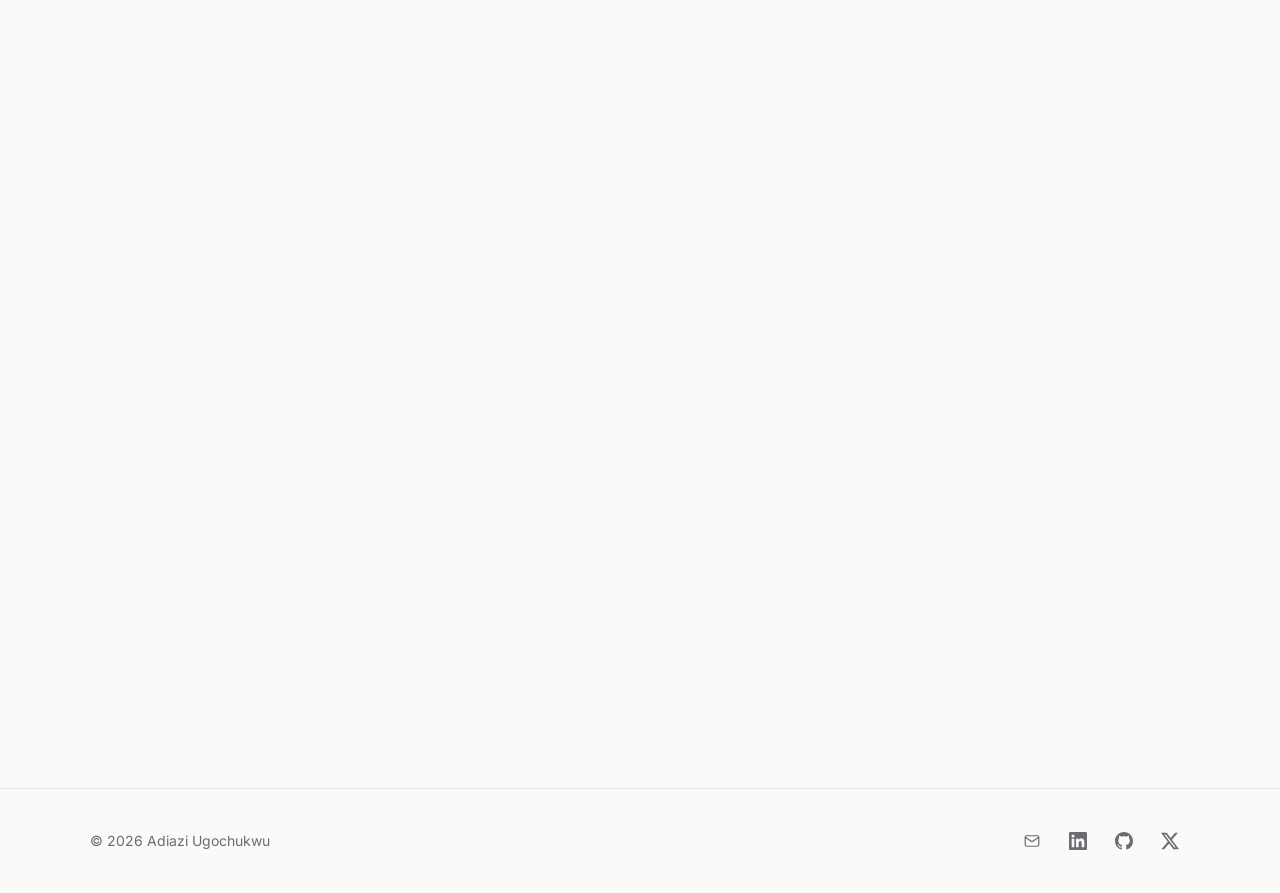
==== commit b325d5da: "update" ====
--- a/index.html
+++ b/index.html
@@ -3,8 +3,8 @@
 <head>
   <meta charset="utf-8">
   <meta name="viewport" content="width=device-width, initial-scale=1">
-  <title>Adiazi Ugochukwu | Backend Engineer</title>
-  <meta name="description" content="Adiazi Ugochukwu is the co-founder and CTO of NePay and a backend engineer in Lagos building ledgers, payment rails and real time services.">
+  <title>Adiazi Ugochukwu | Backend &amp; Systems Engineer</title>
+  <meta name="description" content="Adiazi Ugochukwu is a backend and systems engineer in Lagos, and co-founder and CTO of NePay. He builds APIs, databases, real time services and embedded systems.">
   <meta name="author" content="Adiazi Ugochukwu">
   <meta name="theme-color" content="#0A0A0B" media="(prefers-color-scheme: dark)">
   <meta name="theme-color" content="#FAFAF9" media="(prefers-color-scheme: light)">
@@ -12,19 +12,19 @@
   <link rel="canonical" href="https://adiazi-ugochukwu-precious.vercel.app/">
   <meta property="og:type" content="website">
   <meta property="og:site_name" content="Adiazi Ugochukwu">
-  <meta property="og:title" content="Adiazi Ugochukwu | Backend Engineer">
-  <meta property="og:description" content="I build the systems money moves through: ledgers, payment rails and real time services.">
+  <meta property="og:title" content="Adiazi Ugochukwu | Backend &amp; Systems Engineer">
+  <meta property="og:description" content="I build reliable software end to end: APIs, databases, real time services and the devices they talk to.">
   <meta property="og:url" content="https://adiazi-ugochukwu-precious.vercel.app/">
   <meta property="og:image" content="https://adiazi-ugochukwu-precious.vercel.app/og-image.png">
   <meta property="og:image:width" content="1200">
   <meta property="og:image:height" content="630">
-  <meta property="og:image:alt" content="Adiazi Ugochukwu, backend engineer">
+  <meta property="og:image:alt" content="Adiazi Ugochukwu, backend and systems engineer">
   <meta name="twitter:card" content="summary_large_image">
   <meta name="twitter:site" content="@AdiaziU">
-  <meta name="twitter:title" content="Adiazi Ugochukwu | Backend Engineer">
-  <meta name="twitter:description" content="I build the systems money moves through: ledgers, payment rails and real time services.">
+  <meta name="twitter:title" content="Adiazi Ugochukwu | Backend &amp; Systems Engineer">
+  <meta name="twitter:description" content="I build reliable software end to end: APIs, databases, real time services and the devices they talk to.">
   <meta name="twitter:image" content="https://adiazi-ugochukwu-precious.vercel.app/og-image.png">
-  <meta name="twitter:image:alt" content="Adiazi Ugochukwu, backend engineer">
+  <meta name="twitter:image:alt" content="Adiazi Ugochukwu, backend and systems engineer">
   <link rel="icon" href="favicon.svg" type="image/svg+xml">
   <link rel="apple-touch-icon" href="apple-touch-icon.png">
 
@@ -95,31 +95,31 @@
 
       <div class="container hero__grid">
         <div class="hero__text">
-          <p class="label reveal">Backend engineer · Lagos, Nigeria</p>
+          <p class="label reveal">Backend &amp; systems engineer · Lagos, Nigeria</p>
           <h1 class="hero__name reveal" id="hero-name"><span class="chroma-text">Adiazi Ugochukwu</span></h1>
-          <p class="hero__line blur-text">I build the systems money moves through: ledgers, payment rails and real time services.</p>
+          <p class="hero__line blur-text">I build reliable software end to end: APIs, databases, real time services and the devices they talk to.</p>
           <div class="hero__cta reveal">
             <a class="btn btn--primary" href="#work">View my work</a>
             <a class="btn btn--ghost" href="cv/Adiazi_Ugochukwu_CV.pdf" download>Download CV</a>
           </div>
           <ul class="chips reveal" aria-label="Highlights">
             <li class="chip">Co-founder &amp; CTO @ NePay</li>
-            <li class="chip">Payments &amp; KYC integrations</li>
+            <li class="chip">Backend · Real time · Embedded</li>
             <li class="chip">Systems Engineering, UNILAG</li>
           </ul>
         </div>
 
-        <!--
-          Optional 3D chrome/iridescent object. To enable, add images/chroma-object.webp
-          (must be 200 KB or less, WebP, square works best) and uncomment the figure below.
-          It stays commented out by default so a missing file never causes a 404.
-          The layout is complete without it.
-        -->
-        <!--
-        <figure class="hero__object">
-          <img src="images/chroma-object.webp" width="520" height="520" alt="" fetchpriority="low">
-        </figure>
-        -->
+        <!-- Systems stack (decorative, 1200px and wider): the layers I work across, from the
+             device up to the interface. A signal lights each layer in turn, bottom to top. -->
+        <div class="stack" aria-hidden="true">
+          <div class="stack__scene">
+            <div class="stack__row" style="--i:0"><b>DEVICE</b><span>ESP32 · sensors</span><span>embedded C++</span></div>
+            <div class="stack__row" style="--i:1"><b>DATA</b><span>PostgreSQL · MongoDB</span><span>schemas · migrations</span></div>
+            <div class="stack__row" style="--i:2"><b>SERVICES</b><span>NestJS · Spring Boot</span><span>REST · auth · jobs</span></div>
+            <div class="stack__row" style="--i:3"><b>REAL TIME</b><span>Socket.io · queues</span><span>BullMQ</span></div>
+            <div class="stack__row" style="--i:4"><b>INTERFACE</b><span>Next.js · React</span><span>web · mobile</span></div>
+          </div>
+        </div>
       </div>
     </section>
 
@@ -128,12 +128,12 @@
       <div class="container grid">
         <div class="section__head">
           <p class="label section__index reveal">01 / About</p>
-          <h2 class="h2 reveal" id="about-title">I build whole products, from the ledger up</h2>
+          <h2 class="h2 reveal" id="about-title">I build systems, end to end</h2>
         </div>
         <div class="about__body prose">
-          <p class="reveal">I'm the co-founder and CTO of NePay, a Nigerian wallet built by Circle Technology Limited, and I lead its backend engineering. I'm also in my final year of Systems Engineering at the University of Lagos, graduating in September 2027. Before NePay, I led backend engineering at Grup Limited.</p>
-          <p class="reveal">At NePay I designed and built the entire backend as one NestJS and TypeScript service on PostgreSQL: signup, two factor login and KYC; wallets on an append-only ledger; naira, crypto and US dollar deposits; bank payouts; airtime, bills and gift cards; referrals and points; live support chat; and the admin panel our operations team runs the business from. Every provider sits behind its own adapter, so we can switch one without touching the rest.</p>
-          <p class="reveal">I work spec-first. Invariants get written down before code, every route is secure by default, and nothing is ‘done’ until an automated check says so. Outside fintech I've shipped Spring Boot services, real time commerce tools and smart home integrations, and the thread through all of it is the same: systems that stay correct when providers misbehave, networks drop and requests arrive twice.</p>
+          <p class="reveal">I'm a backend and systems engineer in Lagos, and a final year Systems Engineering student at the University of Lagos, graduating in September 2027. I like owning a system end to end: the API contract, the data model, the deployment, and the part where it has to keep working when something it depends on fails.</p>
+          <p class="reveal">I'm co-founder and CTO of NePay, where I designed and built the whole backend. Before that I led backend engineering at Grup Limited, a group buying platform, building the REST APIs behind its web and mobile apps and keeping uptime above 99.9%. During my industrial training at Albertronics I worked on smart home automation and embedded systems, and built the company's Next.js storefront with live admin updates. Earlier, I built Java and Spring Boot services for an online store at Phlames Fashion Stores, and cut downtime by 10% as an intern at PIPELINE.</p>
+          <p class="reveal">Most days I write TypeScript and Java (NestJS, Express, Spring Boot) against PostgreSQL, MongoDB and Redis, and I'm just as comfortable up the stack in Next.js and React or down it on an ESP32. My degree adds the other half: simulation, queuing theory and numerical methods shape how I think about load, failure and trade-offs. I work spec-first. Invariants get written down before code, and nothing is ‘done’ until an automated check says so.</p>
         </div>
       </div>
     </section>
@@ -194,10 +194,10 @@
           </div>
         </div>
 
-        <!-- Generic pattern only: no provider, company or employer specific details -->
+        <!-- General backend pattern (payments, messaging, IoT alike); no employer specific details -->
         <figure class="arch reveal">
-          <figcaption class="label arch__title">How I structure money-moving systems</figcaption>
-          <p class="sr-only">Client requests pass an API gateway with a JWT guard, then a wallet service that writes to an append-only ledger. The ledger calls a provider adapter, which talks to the payment provider. The provider reports back through a signature-verified webhook into the ledger.</p>
+          <figcaption class="label arch__title">How I structure a backend that talks to the outside world</figcaption>
+          <p class="sr-only">Client requests pass an API gateway with a JWT guard, then a domain service that writes to the database, the source of truth. Outbound calls go through a provider adapter to a third party API, which reports back through a signature-verified webhook that is recorded in the database.</p>
 
           <!-- Wide layout -->
           <svg class="arch__svg arch__svg--h" viewBox="0 0 1000 310" aria-hidden="true" focusable="false">
@@ -218,10 +218,10 @@
 
             <g class="node"><rect x="10" y="30" width="190" height="64" rx="12"/><text x="105" y="67">Client</text></g>
             <g class="node"><rect x="270" y="30" width="190" height="64" rx="12"/><text x="365" y="58">API Gateway</text><text class="sub" x="365" y="78">JWT guard</text></g>
-            <g class="node"><rect x="530" y="30" width="190" height="64" rx="12"/><text x="625" y="67">Wallet Service</text></g>
-            <g class="node"><rect x="790" y="30" width="190" height="64" rx="12"/><text x="885" y="58">Ledger</text><text class="sub" x="885" y="78">Append-only</text></g>
+            <g class="node"><rect x="530" y="30" width="190" height="64" rx="12"/><text x="625" y="67">Domain Service</text></g>
+            <g class="node"><rect x="790" y="30" width="190" height="64" rx="12"/><text x="885" y="58">Database</text><text class="sub" x="885" y="78">Source of truth</text></g>
             <g class="node"><rect x="790" y="230" width="190" height="64" rx="12"/><text x="885" y="267">Provider Adapter</text></g>
-            <g class="node"><rect x="530" y="230" width="190" height="64" rx="12"/><text x="625" y="267">Payment Provider</text></g>
+            <g class="node"><rect x="530" y="230" width="190" height="64" rx="12"/><text x="625" y="267">Third-party API</text></g>
             <text class="edge-label" x="612" y="186" text-anchor="end">Webhook</text>
             <text class="sub edge-label" x="612" y="204" text-anchor="end">signature-verified</text>
           </svg>
@@ -244,14 +244,14 @@
 
             <g class="node"><rect x="10" y="10" width="150" height="60" rx="12"/><text x="85" y="45">Client</text></g>
             <g class="node"><rect x="10" y="120" width="150" height="60" rx="12"/><text x="85" y="146">API Gateway</text><text class="sub" x="85" y="165">JWT guard</text></g>
-            <g class="node"><rect x="10" y="230" width="150" height="60" rx="12"/><text x="85" y="265">Wallet Service</text></g>
-            <g class="node"><rect x="10" y="340" width="150" height="60" rx="12"/><text x="85" y="366">Ledger</text><text class="sub" x="85" y="385">Append-only</text></g>
+            <g class="node"><rect x="10" y="230" width="150" height="60" rx="12"/><text x="85" y="265">Domain Service</text></g>
+            <g class="node"><rect x="10" y="340" width="150" height="60" rx="12"/><text x="85" y="366">Database</text><text class="sub" x="85" y="385">Source of truth</text></g>
             <g class="node"><rect x="200" y="340" width="150" height="60" rx="12"/><text x="275" y="375">Provider Adapter</text></g>
-            <g class="node"><rect x="200" y="470" width="150" height="60" rx="12"/><text x="275" y="505">Payment Provider</text></g>
+            <g class="node"><rect x="200" y="470" width="150" height="60" rx="12"/><text x="275" y="505">Third-party API</text></g>
             <text class="edge-label" x="98" y="444">Webhook</text>
             <text class="sub edge-label" x="98" y="462">signature-verified</text>
           </svg>
-          <p class="arch__more"><a href="nepay-ledger.html">See this pattern in production: the NePay ledger case study →</a></p>
+          <p class="arch__more"><a href="nepay-ledger.html">One place I used it in production: the NePay ledger case study →</a></p>
         </figure>
       </div>
     </section>
--- a/styles.css
+++ b/styles.css
@@ -521,6 +521,7 @@
 }
 
 .hero__grid {
+  position: relative;
   display: grid;
   grid-template-columns: repeat(12, minmax(0, 1fr));
   column-gap: 24px;
@@ -569,14 +570,6 @@
   background: color-mix(in srgb, var(--bg) 88%, transparent);
 }
 
-/* Optional chrome object slot (see comment in index.html) */
-.hero__object { display: none; margin: 0; }
-@media (min-width: 900px) {
-  .hero__object { display: block; grid-column: 9 / -1; grid-row: 1; justify-self: end; }
-  .hero__object img { width: 100%; height: auto; animation: float 9s ease-in-out infinite alternate; }
-  .hero__grid:has(.hero__object) .hero__text { grid-column: 1 / span 8; }
-}
-@keyframes float { to { transform: translateY(-14px) rotate(3deg); } }
 
 /* ---------- Utilities ---------- */
 .sr-only {
@@ -767,9 +760,16 @@
   opacity: 0;
   transition: opacity 1.4s var(--ease);
 }
-.node { transition: filter 1.4s var(--ease); }
-.node.is-lit { filter: drop-shadow(0 0 10px color-mix(in srgb, #B98CFF 45%, transparent)); transition-duration: 0.3s; }
+/* The soft glow is a wide, faint gradient stroke behind the box, not a CSS filter:
+   drop-shadow on animated SVG groups tears and ghosts on some Android GPUs */
+.node__halo {
+  fill: none !important;
+  stroke-width: 10 !important;
+  opacity: 0;
+  transition: opacity 1.4s var(--ease);
+}
 .node.is-lit .node__glow { opacity: 1; transition-duration: 0.3s; }
+.node.is-lit .node__halo { opacity: 0.28; transition-duration: 0.3s; }
 .pulse__glow { opacity: 0.3; }
 @keyframes pulse-hue {
   0%, 100% { fill: #7C9CFF; }
@@ -1374,3 +1374,135 @@
 }
 .diagram__hint { display: none; margin-bottom: 10px; }
 @media (max-width: 700px) { .diagram__hint { display: block; } }
+
+/* ---------- Albertronics: logo fills its card ---------- */
+.case__visual--logo::after { display: none; }
+.case__visual--logo { background: #1a0d10; }
+.case__logo-bg {
+  position: absolute;
+  inset: 0;
+  width: 100%;
+  height: 100%;
+  object-fit: cover;
+  transform: scale(1.4);
+  filter: blur(26px) grayscale(1);
+  opacity: 0.75;
+  transition: filter 0.5s var(--ease);
+}
+.case__visual--logo .case__logo {
+  position: absolute;
+  inset: 0;
+  margin: auto;
+  width: auto;
+  height: 100%;
+  max-width: 100%;
+  object-fit: contain;
+  transform: none;
+  border: 0;
+  border-radius: 0;
+  box-shadow: none;
+}
+.case:hover .case__logo-bg,
+.case.is-match .case__logo-bg { filter: blur(26px); }
+
+/* ---------- Case study links ---------- */
+.arch__more { margin: 20px 0 0; font-size: 15px; }
+.arch__more a { color: var(--text); text-decoration: none; border-bottom: 1px solid var(--border-strong); }
+.arch__more a:hover { border-color: var(--text); }
+
+.cs-banner {
+  display: grid;
+  gap: 8px;
+  margin-top: 24px;
+  padding: clamp(24px, 3vw, 36px);
+  text-decoration: none;
+  color: var(--text);
+}
+.cs-banner__title { font-family: var(--font-head); font-weight: 600; letter-spacing: -0.02em; font-size: clamp(1.4rem, 1.1rem + 1vw, 2rem); line-height: 1.15; }
+.cs-banner__text { color: var(--muted); max-width: 40em; }
+.cs-banner__cta {
+  justify-self: start;
+  margin-top: 8px;
+  font-family: var(--font-mono);
+  font-size: 12px;
+  text-transform: uppercase;
+  letter-spacing: 0.08em;
+  padding-bottom: 2px;
+  border-bottom: 1px solid var(--border-strong);
+}
+.cs-banner:hover .cs-banner__cta { border-color: var(--text); }
+
+/* ---------- Hero: systems stack (wide screens only) ----------
+   The layers I work across, from the device up to the interface, as frosted panels
+   in a tilted stack. A signal lights each layer in turn, bottom to top, then repeats. */
+.stack { display: none; }
+@media (min-width: 1200px) {
+  .stack {
+    display: block;
+    position: absolute;
+    right: calc(var(--gutter) - 48px);
+    top: 50%;
+    width: 360px;
+    height: 460px;
+    transform: translateY(-36%);
+    perspective: 1400px;
+    pointer-events: none;
+  }
+}
+.stack__scene {
+  position: absolute;
+  inset: 0;
+  transform-style: preserve-3d;
+  transform: rotateX(calc(58deg + var(--ty, 0) * 1deg)) rotateZ(calc(-36deg + var(--tx, 0) * 1deg));
+  animation: stack-float 7s ease-in-out infinite alternate;
+}
+@keyframes stack-float { to { translate: 0 -10px; } }
+.stack__row {
+  position: absolute;
+  left: 25px;
+  top: 190px;
+  width: 310px;
+  height: 56px;
+  display: grid;
+  grid-template-columns: 84px 1fr;
+  grid-template-rows: auto;
+  align-content: center;
+  column-gap: 12px;
+  padding: 0 18px;
+  border-radius: 14px;
+  background: color-mix(in srgb, var(--surface) 88%, transparent);
+  border: 1px solid var(--border-strong);
+  box-shadow: 0 24px 40px -24px rgba(0, 0, 0, 0.55);
+  transform: translateZ(calc(var(--i) * 52px));
+  font-family: var(--font-mono);
+  font-size: 11px;
+  letter-spacing: 0.05em;
+  color: var(--muted);
+}
+.stack__row b { align-self: center; font-weight: 500; letter-spacing: 0.08em; color: var(--text); }
+.stack__row span:first-of-type { align-self: center; color: var(--text); white-space: nowrap; }
+/* One line per layer keeps the tilted stack legible */
+.stack__row span:last-child { display: none; }
+/* The signal: each layer's chroma edge lights in sequence, device first */
+.stack__row::before {
+  content: "";
+  position: absolute;
+  inset: -1px;
+  padding: 1px;
+  border-radius: inherit;
+  background: var(--chroma);
+  -webkit-mask: linear-gradient(#000 0 0) content-box, linear-gradient(#000 0 0);
+  -webkit-mask-composite: xor;
+  mask-composite: exclude;
+  opacity: 0;
+  animation: layer-lit 5s ease-in-out infinite;
+  animation-delay: calc(var(--i) * 0.55s);
+}
+@keyframes layer-lit {
+  0%, 100% { opacity: 0; }
+  8% { opacity: 1; }
+  30% { opacity: 0.15; }
+  55% { opacity: 0; }
+}
+.hero.is-paused .stack__scene,
+.hero.is-paused .stack__row::before { animation-play-state: paused; }
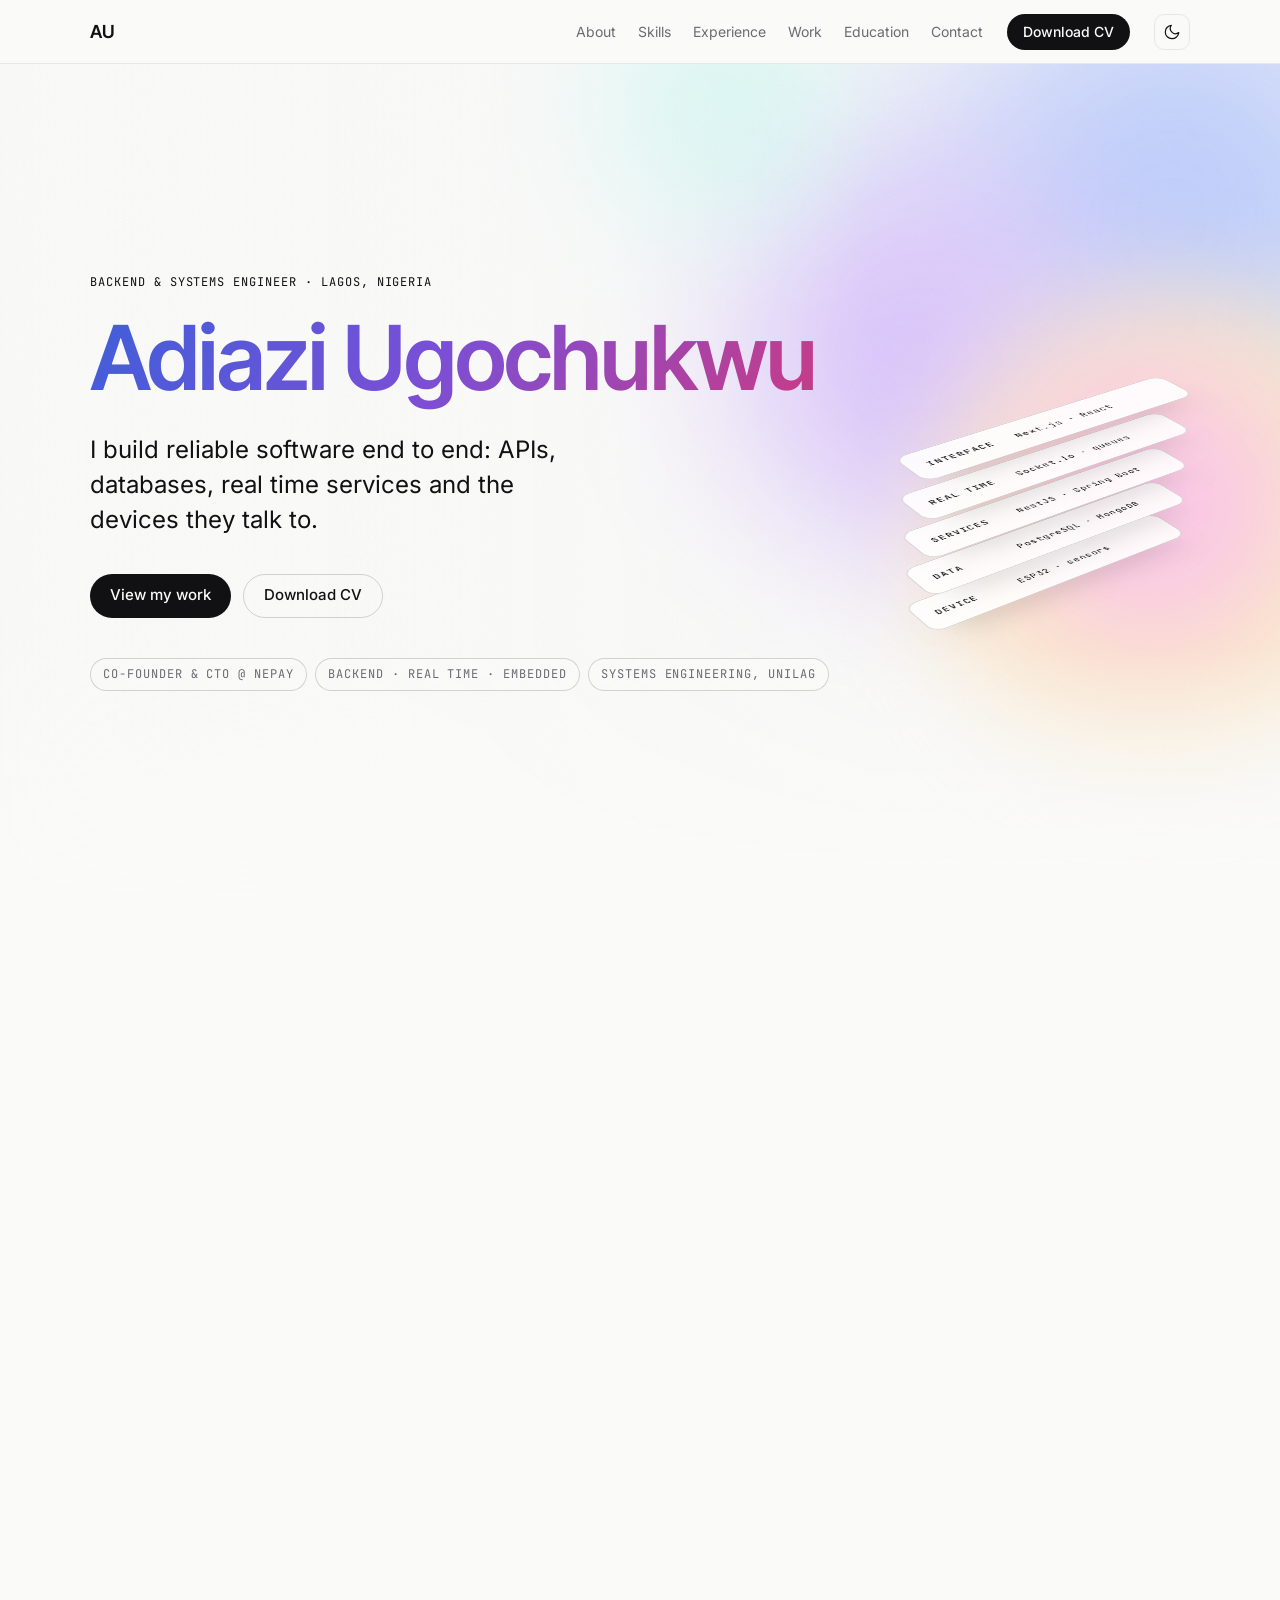
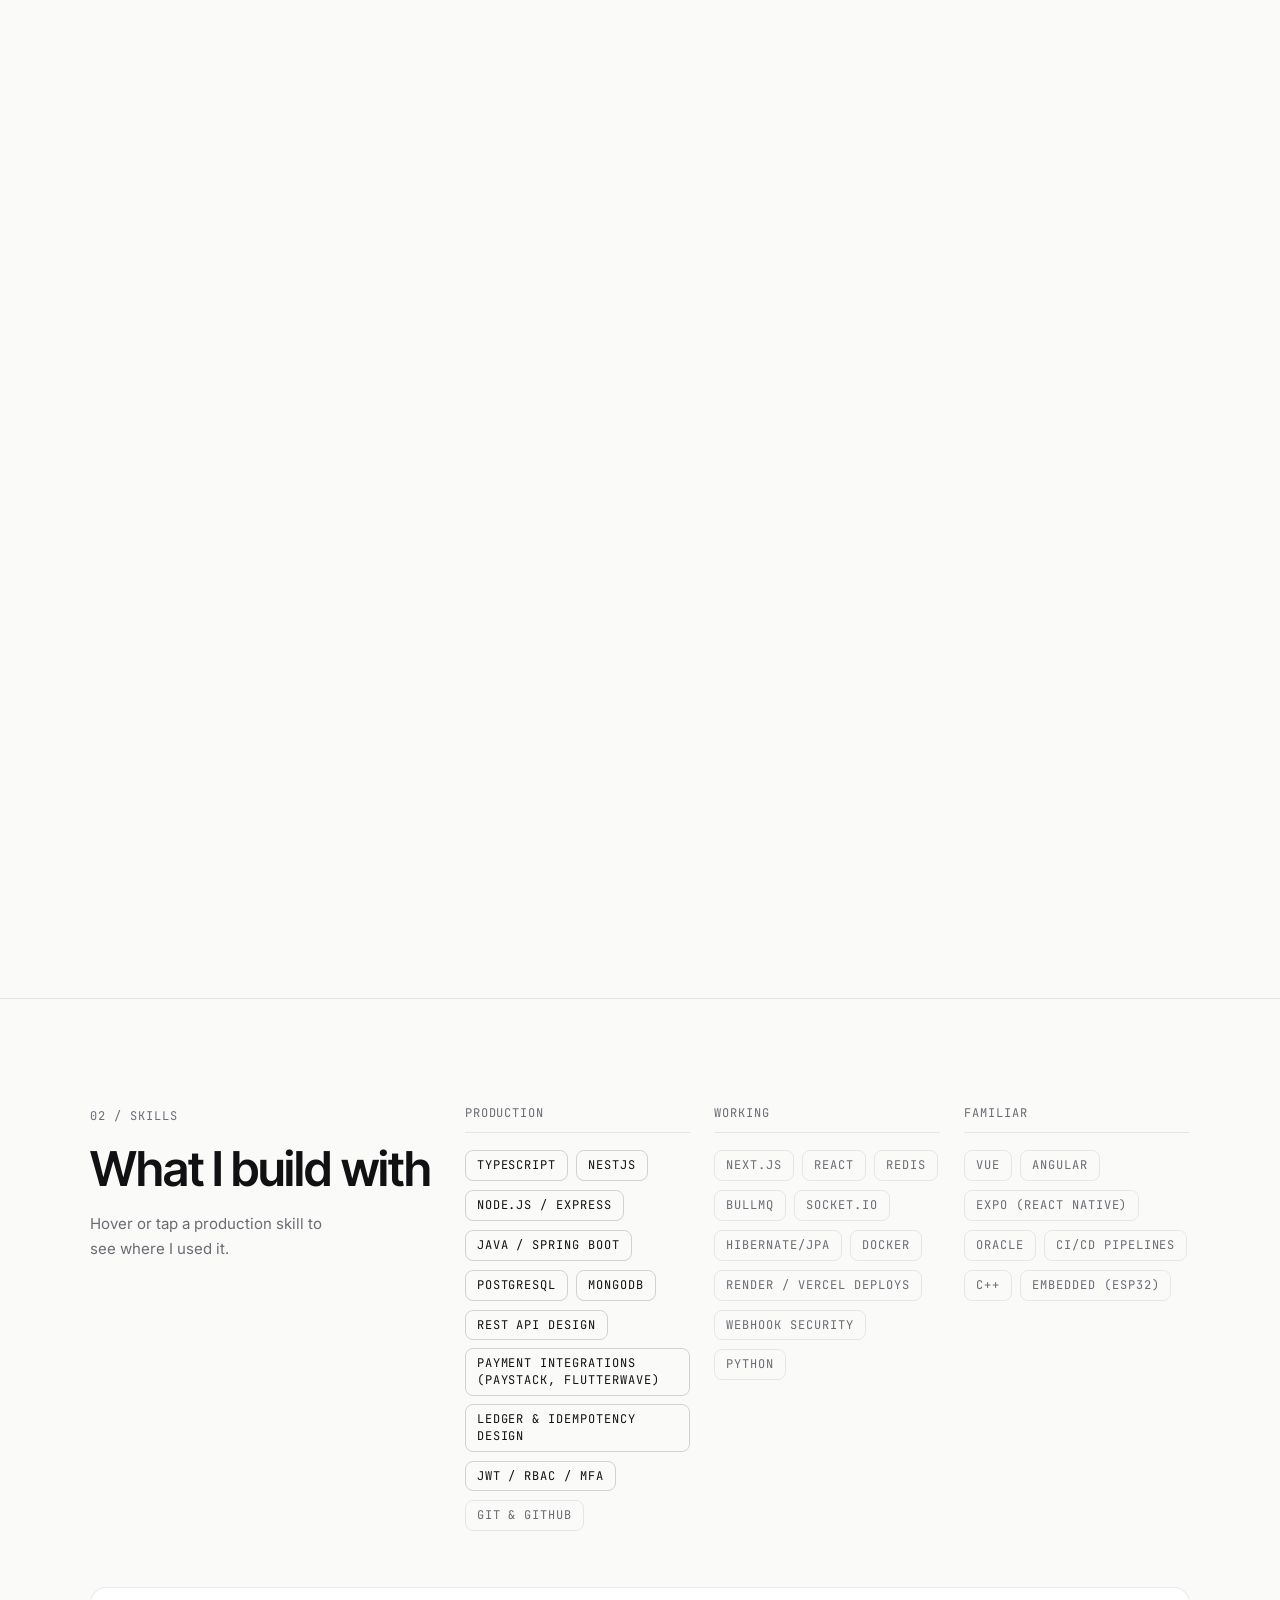
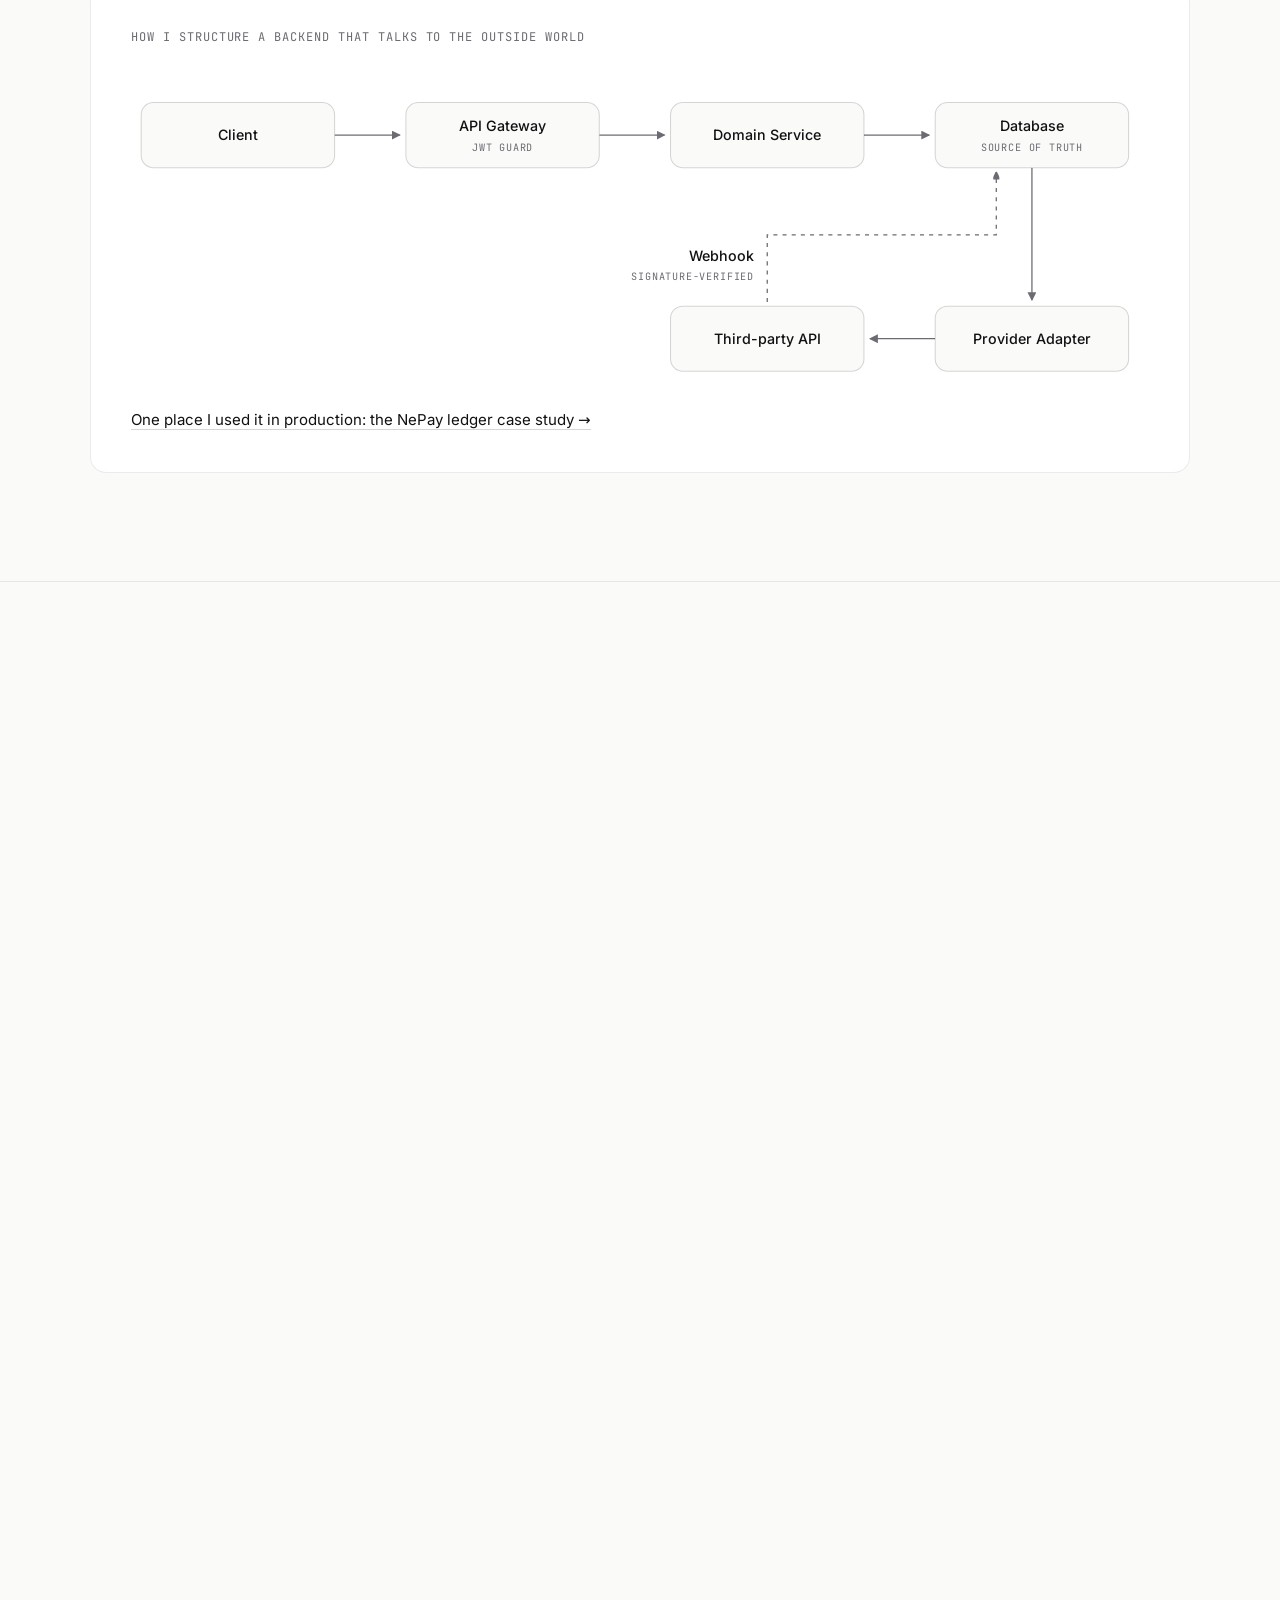
==== commit 8ee9c2ad: "update" ====
--- a/index.html
+++ b/index.html
@@ -110,14 +110,18 @@
         </div>
 
         <!-- Systems stack (decorative, 1200px and wider): the layers I work across, from the
-             device up to the interface. A signal lights each layer in turn, bottom to top. -->
+             device up to the interface. The layers assemble on load; then on a loop the stack
+             opens into an exploded view, a signal rides a beam from DEVICE to INTERFACE lighting
+             each layer, and it closes again. Packets flow across every layer meanwhile. -->
         <div class="stack" aria-hidden="true">
           <div class="stack__scene">
-            <div class="stack__row" style="--i:0"><b>DEVICE</b><span>ESP32 · sensors</span><span>embedded C++</span></div>
-            <div class="stack__row" style="--i:1"><b>DATA</b><span>PostgreSQL · MongoDB</span><span>schemas · migrations</span></div>
-            <div class="stack__row" style="--i:2"><b>SERVICES</b><span>NestJS · Spring Boot</span><span>REST · auth · jobs</span></div>
-            <div class="stack__row" style="--i:3"><b>REAL TIME</b><span>Socket.io · queues</span><span>BullMQ</span></div>
-            <div class="stack__row" style="--i:4"><b>INTERFACE</b><span>Next.js · React</span><span>web · mobile</span></div>
+            <span class="stack__beam"></span>
+            <div class="stack__row" style="--i:0"><b>DEVICE</b><span>ESP32 · sensors</span></div>
+            <div class="stack__row" style="--i:1"><b>DATA</b><span>PostgreSQL · MongoDB</span></div>
+            <div class="stack__row" style="--i:2"><b>SERVICES</b><span>NestJS · Spring Boot</span></div>
+            <div class="stack__row" style="--i:3"><b>REAL TIME</b><span>Socket.io · queues</span></div>
+            <div class="stack__row" style="--i:4"><b>INTERFACE</b><span>Next.js · React</span></div>
+            <span class="stack__signal"></span>
           </div>
         </div>
       </div>
@@ -132,7 +136,7 @@
         </div>
         <div class="about__body prose">
           <p class="reveal">I'm a backend and systems engineer in Lagos, and a final year Systems Engineering student at the University of Lagos, graduating in September 2027. I like owning a system end to end: the API contract, the data model, the deployment, and the part where it has to keep working when something it depends on fails.</p>
-          <p class="reveal">I'm co-founder and CTO of NePay, where I designed and built the whole backend. Before that I led backend engineering at Grup Limited, a group buying platform, building the REST APIs behind its web and mobile apps and keeping uptime above 99.9%. During my industrial training at Albertronics I worked on smart home automation and embedded systems, and built the company's Next.js storefront with live admin updates. Earlier, I built Java and Spring Boot services for an online store at Phlames Fashion Stores, and cut downtime by 10% as an intern at PIPELINE.</p>
+          <p class="reveal">I'm co-founder and CTO of NePay, where I designed and built the whole backend: 31 feature modules in a single NestJS service. Before that I led backend engineering at Grup Limited, a group buying platform, building the REST APIs behind its web and mobile apps and keeping uptime above 99.9%. During my industrial training at Albertronics I worked on smart home automation and embedded systems, and built the company's Next.js storefront with live admin updates. Earlier, I built Java and Spring Boot services for an online store at Phlames Fashion Stores, and cut downtime by 10% as an intern at PIPELINE.</p>
           <p class="reveal">Most days I write TypeScript and Java (NestJS, Express, Spring Boot) against PostgreSQL, MongoDB and Redis, and I'm just as comfortable up the stack in Next.js and React or down it on an ESP32. My degree adds the other half: simulation, queuing theory and numerical methods shape how I think about load, failure and trade-offs. I work spec-first. Invariants get written down before code, and nothing is ‘done’ until an automated check says so.</p>
         </div>
       </div>
@@ -199,6 +203,11 @@
           <figcaption class="label arch__title">How I structure a backend that talks to the outside world</figcaption>
           <p class="sr-only">Client requests pass an API gateway with a JWT guard, then a domain service that writes to the database, the source of truth. Outbound calls go through a provider adapter to a third party API, which reports back through a signature-verified webhook that is recorded in the database.</p>
 
+          <!-- The travelling light is an HTML layer above the SVG, moved with a transform only,
+               so the diagram itself is never repainted while it moves (some Android GPUs
+               tear when an SVG is repainted every frame) -->
+          <div class="arch__stage">
+          <span class="arch__dot" aria-hidden="true"></span>
           <!-- Wide layout -->
           <svg class="arch__svg arch__svg--h" viewBox="0 0 1000 310" aria-hidden="true" focusable="false">
             <defs>
@@ -208,7 +217,6 @@
               <!-- Route the light takes: through every box, then back along the webhook -->
               <path class="pulse-path" d="M105 62H885V262H625V160H850V62"/>
             </defs>
-            <g class="pulse"><circle r="11" class="pulse__glow"/><circle r="4.5" class="pulse__dot"/></g>
             <path class="wire" style="--d:0ms" pathLength="1" d="M200 62H264" marker-end="url(#ah-h)"/>
             <path class="wire" style="--d:300ms" pathLength="1" d="M460 62H524" marker-end="url(#ah-h)"/>
             <path class="wire" style="--d:600ms" pathLength="1" d="M720 62H784" marker-end="url(#ah-h)"/>
@@ -234,7 +242,6 @@
               <linearGradient id="cg-v" x1="0" y1="0" x2="1" y2="1"><stop offset="0" stop-color="#7C9CFF"/><stop offset=".25" stop-color="#B98CFF"/><stop offset=".5" stop-color="#FF8FD1"/><stop offset=".75" stop-color="#FFD38A"/><stop offset="1" stop-color="#7CF3E6"/></linearGradient>
               <path class="pulse-path" d="M85 40V370H275V500H85V370"/>
             </defs>
-            <g class="pulse"><circle r="11" class="pulse__glow"/><circle r="4.5" class="pulse__dot"/></g>
             <path class="wire" style="--d:0ms" pathLength="1" d="M85 70V114" marker-end="url(#ah-v)"/>
             <path class="wire" style="--d:300ms" pathLength="1" d="M85 180V224" marker-end="url(#ah-v)"/>
             <path class="wire" style="--d:600ms" pathLength="1" d="M85 290V334" marker-end="url(#ah-v)"/>
@@ -251,6 +258,7 @@
             <text class="edge-label" x="98" y="444">Webhook</text>
             <text class="sub edge-label" x="98" y="462">signature-verified</text>
           </svg>
+          </div>
           <p class="arch__more"><a href="nepay-ledger.html">One place I used it in production: the NePay ledger case study →</a></p>
         </figure>
       </div>
@@ -270,7 +278,7 @@
             <p class="label tl-date">Aug 2026 – Present</p>
             <h3 class="tl-role">Co-founder, CTO &amp; Lead Backend Engineer</h3>
             <p class="tl-org">NePay <span class="tl-sep" aria-hidden="true">|</span> Circle Technology Limited <span class="tl-sep" aria-hidden="true">|</span> <a href="https://nepay.com.ng" target="_blank" rel="noopener">nepay.com.ng</a> <span class="sr-only">(current role)</span></p>
-            <p class="tl-desc">Co-founded NePay and lead its technology and product decisions. Designed and built the whole backend as one NestJS and PostgreSQL service: identity, two factor login and KYC; wallets on an append-only ledger; naira, crypto and US dollar deposits; bank payouts; airtime, bills and gift cards; referrals and points; live support chat; and the admin panel. <a href="nepay-ledger.html">Read how the ledger works</a>.</p>
+            <p class="tl-desc">Co-founded NePay and lead its technology and product decisions. Designed and built the whole backend, 31 feature modules in one NestJS and PostgreSQL service: identity, two factor login and KYC; wallets on an append-only ledger; naira, crypto and US dollar deposits; bank payouts; airtime, bills and gift cards; referrals and points; live support chat; and the admin panel. <a href="nepay-ledger.html">Read how the ledger works</a>.</p>
           </li>
           <li class="tl-item reveal" data-skills="Next.js Socket.io">
             <span class="tl-node" aria-hidden="true"></span>
--- a/styles.css
+++ b/styles.css
@@ -191,7 +191,8 @@
 
 .section { padding-block: var(--section-pad); }
 /* Off-screen sections skip layout and paint until they are near the viewport */
-.section:not(.hero) { content-visibility: auto; contain-intrinsic-size: auto 900px; }
+/* #skills is excluded: its animated diagram tore on some Android GPUs inside a skipped-content layer */
+.section:not(.hero):not(#skills) { content-visibility: auto; contain-intrinsic-size: auto 900px; }
 .section + .section { border-top: 1px solid var(--border); }
 
 .section__index { margin-bottom: 16px; }
@@ -747,11 +748,25 @@
 .js .arch__arrow { opacity: 0; }
 .js .arch.is-drawn .arch__arrow { opacity: 1; transition: opacity 0.4s var(--ease) 1.4s; }
 
-/* The single chromatic pulse, moved along .pulse-path by main.js, colour cycling
-   through the chroma stops. It travels under the boxes, so it "enters" each one. */
-.pulse { opacity: 0; transition: opacity 0.6s var(--ease); }
-.arch.is-pulsing .pulse { opacity: 1; }
-.pulse__dot, .pulse__glow { animation: pulse-hue 16s linear infinite; }
+/* The travelling light: a small HTML layer above the diagram, moved by main.js with a
+   transform only (no SVG repaint). Static chroma gradient, no animated fill, no filter. */
+.arch__stage { position: relative; }
+.arch__dot {
+  position: absolute;
+  left: 0;
+  top: 0;
+  z-index: 1;
+  width: 22px;
+  height: 22px;
+  margin: -11px 0 0 -11px;
+  border-radius: 50%;
+  background: radial-gradient(circle, #fff 0 16%, #B98CFF 34%, color-mix(in srgb, #FF8FD1 45%, transparent) 55%, transparent 72%);
+  opacity: 0;
+  pointer-events: none;
+  will-change: transform, opacity;
+  transition: opacity 0.25s var(--ease);
+}
+.arch__dot.is-on { opacity: 1; }
 
 /* A box lights up while the pulse is inside it, then fades out slowly */
 .node__glow {
@@ -770,13 +785,8 @@
 }
 .node.is-lit .node__glow { opacity: 1; transition-duration: 0.3s; }
 .node.is-lit .node__halo { opacity: 0.28; transition-duration: 0.3s; }
-.pulse__glow { opacity: 0.3; }
-@keyframes pulse-hue {
-  0%, 100% { fill: #7C9CFF; }
-  20% { fill: #B98CFF; }
-  40% { fill: #FF8FD1; }
-  60% { fill: #FFD38A; }
-  80% { fill: #7CF3E6; }
+@media (hover: none) {
+  .node__glow, .node__halo { transition: none; }
 }
 
 /* ---------- 03 / Experience ---------- */
@@ -1171,7 +1181,7 @@
     transition-delay: 0ms !important;
   }
   .js .reveal { opacity: 1; transform: none; }
-  .pulse { display: none; }
+  .arch__dot { display: none; }
   .js .wire { stroke-dashoffset: 0; }
   .js .arch__arrow { opacity: 1; }
   .js .blur-text:not(.is-split) { opacity: 1; }
@@ -1433,8 +1443,14 @@
 .cs-banner:hover .cs-banner__cta { border-color: var(--text); }
 
 /* ---------- Hero: systems stack (wide screens only) ----------
-   The layers I work across, from the device up to the interface, as frosted panels
-   in a tilted stack. A signal lights each layer in turn, bottom to top, then repeats. */
+   The layers I work across, device up to interface, as frosted panels in a tilted stack.
+   Load: the layers assemble one by one. Loop (8s): the stack opens into an exploded view,
+   a signal rides a beam from DEVICE to INTERFACE and lights each layer as it passes, then
+   the stack closes. Packets flow across every layer the whole time.
+   Registered properties let the layer gap and signal position animate smoothly. */
+@property --gap { syntax: "<length>"; inherits: true; initial-value: 40px; }
+@property --p { syntax: "<number>"; inherits: false; initial-value: 0; }
+
 .stack { display: none; }
 @media (min-width: 1200px) {
   .stack {
@@ -1444,19 +1460,28 @@
     top: 50%;
     width: 360px;
     height: 460px;
-    transform: translateY(-36%);
+    transform: translateY(-30%);
     perspective: 1400px;
     pointer-events: none;
   }
 }
 .stack__scene {
+  --gap: 40px;
   position: absolute;
   inset: 0;
   transform-style: preserve-3d;
   transform: rotateX(calc(58deg + var(--ty, 0) * 1deg)) rotateZ(calc(-36deg + var(--tx, 0) * 1deg));
-  animation: stack-float 7s ease-in-out infinite alternate;
+  animation:
+    stack-float 7s ease-in-out infinite alternate,
+    stack-explode 8s cubic-bezier(0.6, 0, 0.3, 1) 1.4s infinite;
 }
 @keyframes stack-float { to { translate: 0 -10px; } }
+@keyframes stack-explode {
+  0%, 18% { --gap: 40px; }
+  34%, 70% { --gap: 64px; }
+  88%, 100% { --gap: 40px; }
+}
+
 .stack__row {
   position: absolute;
   left: 25px;
@@ -1465,7 +1490,6 @@
   height: 56px;
   display: grid;
   grid-template-columns: 84px 1fr;
-  grid-template-rows: auto;
   align-content: center;
   column-gap: 12px;
   padding: 0 18px;
@@ -1473,17 +1497,22 @@
   background: color-mix(in srgb, var(--surface) 88%, transparent);
   border: 1px solid var(--border-strong);
   box-shadow: 0 24px 40px -24px rgba(0, 0, 0, 0.55);
-  transform: translateZ(calc(var(--i) * 52px));
+  transform: translateZ(calc(var(--i) * var(--gap)));
   font-family: var(--font-mono);
   font-size: 11px;
   letter-spacing: 0.05em;
   color: var(--muted);
+  /* Assemble on load: each layer slides into place, device first */
+  animation: stack-in 0.9s cubic-bezier(0.2, 0.7, 0.2, 1) both;
+  animation-delay: calc(0.25s + var(--i) * 0.12s);
+}
+@keyframes stack-in {
+  from { opacity: 0; translate: 0 90px; }
 }
 .stack__row b { align-self: center; font-weight: 500; letter-spacing: 0.08em; color: var(--text); }
-.stack__row span:first-of-type { align-self: center; color: var(--text); white-space: nowrap; }
-/* One line per layer keeps the tilted stack legible */
-.stack__row span:last-child { display: none; }
-/* The signal: each layer's chroma edge lights in sequence, device first */
+.stack__row span { align-self: center; color: var(--text); white-space: nowrap; }
+
+/* Chroma edge: lights as the signal passes through the layer */
 .stack__row::before {
   content: "";
   position: absolute;
@@ -1495,14 +1524,81 @@
   -webkit-mask-composite: xor;
   mask-composite: exclude;
   opacity: 0;
-  animation: layer-lit 5s ease-in-out infinite;
-  animation-delay: calc(var(--i) * 0.55s);
+  animation: layer-lit 8s ease-in-out infinite;
+  animation-delay: calc(1.4s + var(--i) * 0.64s);
 }
 @keyframes layer-lit {
-  0%, 100% { opacity: 0; }
-  8% { opacity: 1; }
-  30% { opacity: 0.15; }
-  55% { opacity: 0; }
-}
+  0%, 31% { opacity: 0; }
+  34% { opacity: 1; }
+  46% { opacity: 0.25; }
+  58%, 100% { opacity: 0; }
+}
+
+/* Packets: a short chroma dash slides along the bottom edge of each layer, at its own pace */
+.stack__row::after {
+  content: "";
+  position: absolute;
+  left: 18px;
+  bottom: 9px;
+  width: 22px;
+  height: 2px;
+  border-radius: 2px;
+  background: var(--chroma);
+  opacity: 0;
+  animation: packet calc(2.2s + var(--i) * 0.45s) linear infinite;
+  animation-delay: calc(1.2s + var(--i) * -0.7s);
+}
+@keyframes packet {
+  0% { transform: translateX(0); opacity: 0; }
+  12% { opacity: 0.8; }
+  88% { opacity: 0.8; }
+  100% { transform: translateX(250px); opacity: 0; }
+}
+
+/* The beam: a thin sheet standing up through the middle of the stack */
+.stack__beam {
+  position: absolute;
+  left: 179px;
+  top: 218px;
+  width: 2px;
+  height: calc(4 * var(--gap) + 20px);
+  transform-origin: 50% 0;
+  transform: rotateX(90deg);
+  background: linear-gradient(to bottom, #7CF3E6, #B98CFF 50%, #FF8FD1);
+  opacity: 0;
+  animation: beam 8s ease-in-out 1.4s infinite;
+}
+@keyframes beam {
+  0%, 26% { opacity: 0; }
+  34%, 66% { opacity: 0.55; }
+  80%, 100% { opacity: 0; }
+}
+
+/* The signal: a glowing dot that rides the beam, always turned to face the viewer */
+.stack__signal {
+  --p: 0;
+  position: absolute;
+  left: 172px;
+  top: 210px;
+  width: 16px;
+  height: 16px;
+  border-radius: 50%;
+  background: radial-gradient(circle, #fff 0 20%, #B98CFF 45%, transparent 72%);
+  box-shadow: 0 0 18px 6px color-mix(in srgb, #FF8FD1 45%, transparent);
+  transform: translateZ(calc(var(--p) * 4 * var(--gap) + 6px)) rotateZ(36deg) rotateX(-58deg);
+  opacity: 0;
+  animation: signal 8s cubic-bezier(0.45, 0, 0.55, 1) 1.4s infinite;
+}
+@keyframes signal {
+  0%, 30% { --p: 0; opacity: 0; }
+  34% { --p: 0; opacity: 1; }
+  66% { --p: 1; opacity: 1; }
+  74%, 100% { --p: 1; opacity: 0; }
+}
+
 .hero.is-paused .stack__scene,
-.hero.is-paused .stack__row::before { animation-play-state: paused; }
+.hero.is-paused .stack__row,
+.hero.is-paused .stack__row::before,
+.hero.is-paused .stack__row::after,
+.hero.is-paused .stack__beam,
+.hero.is-paused .stack__signal { animation-play-state: paused; }
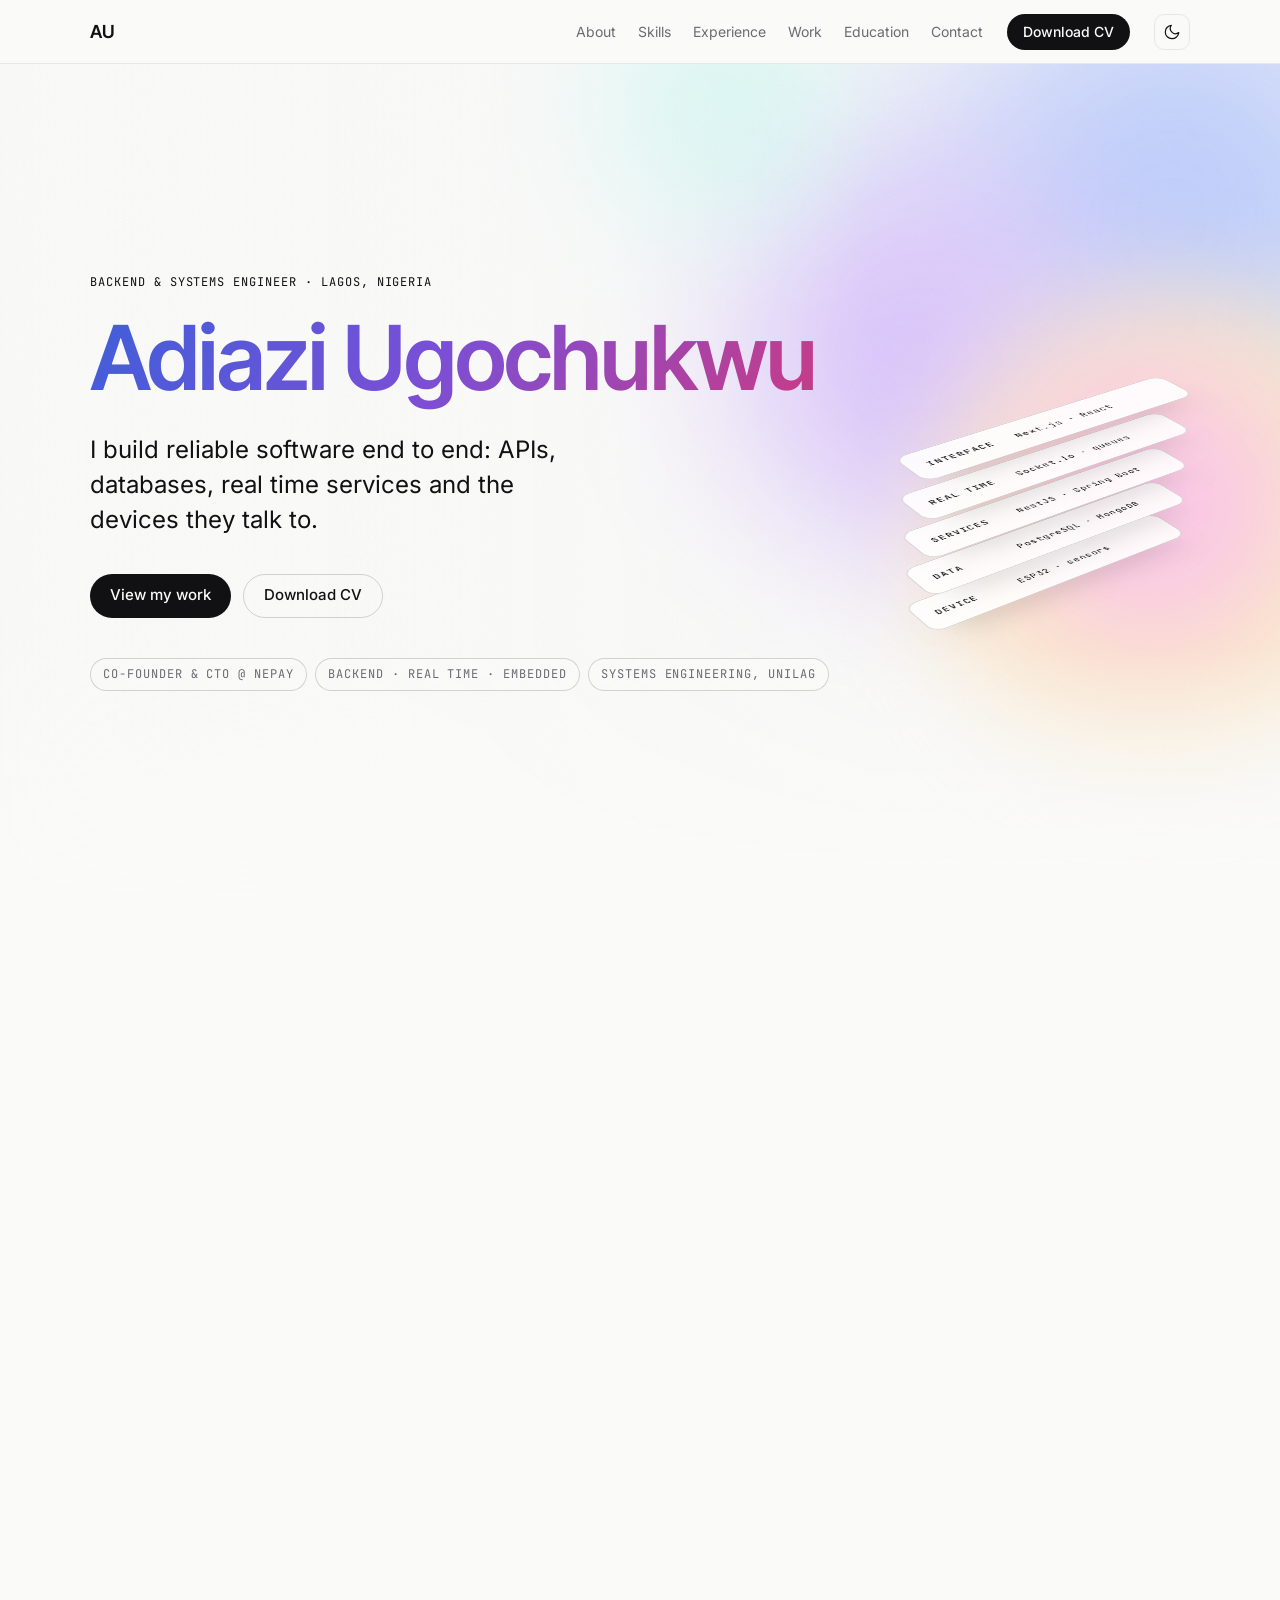
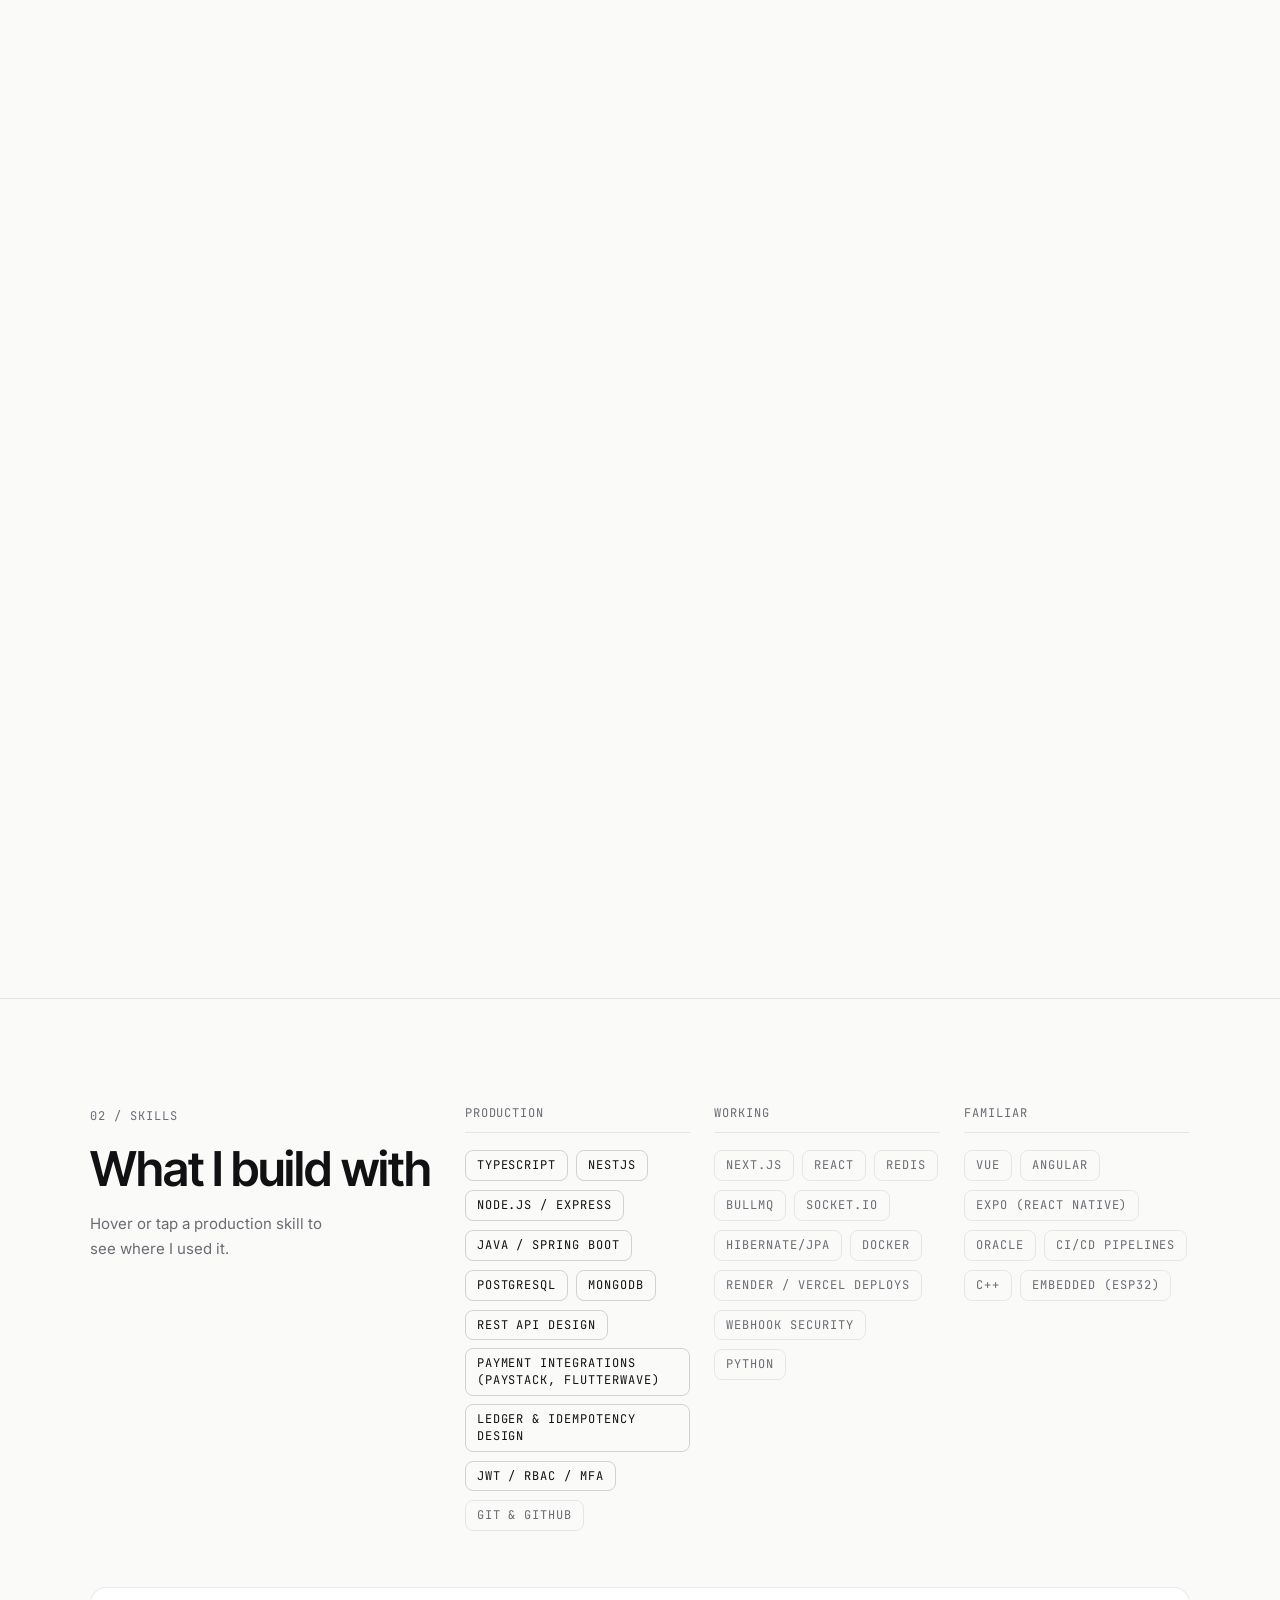
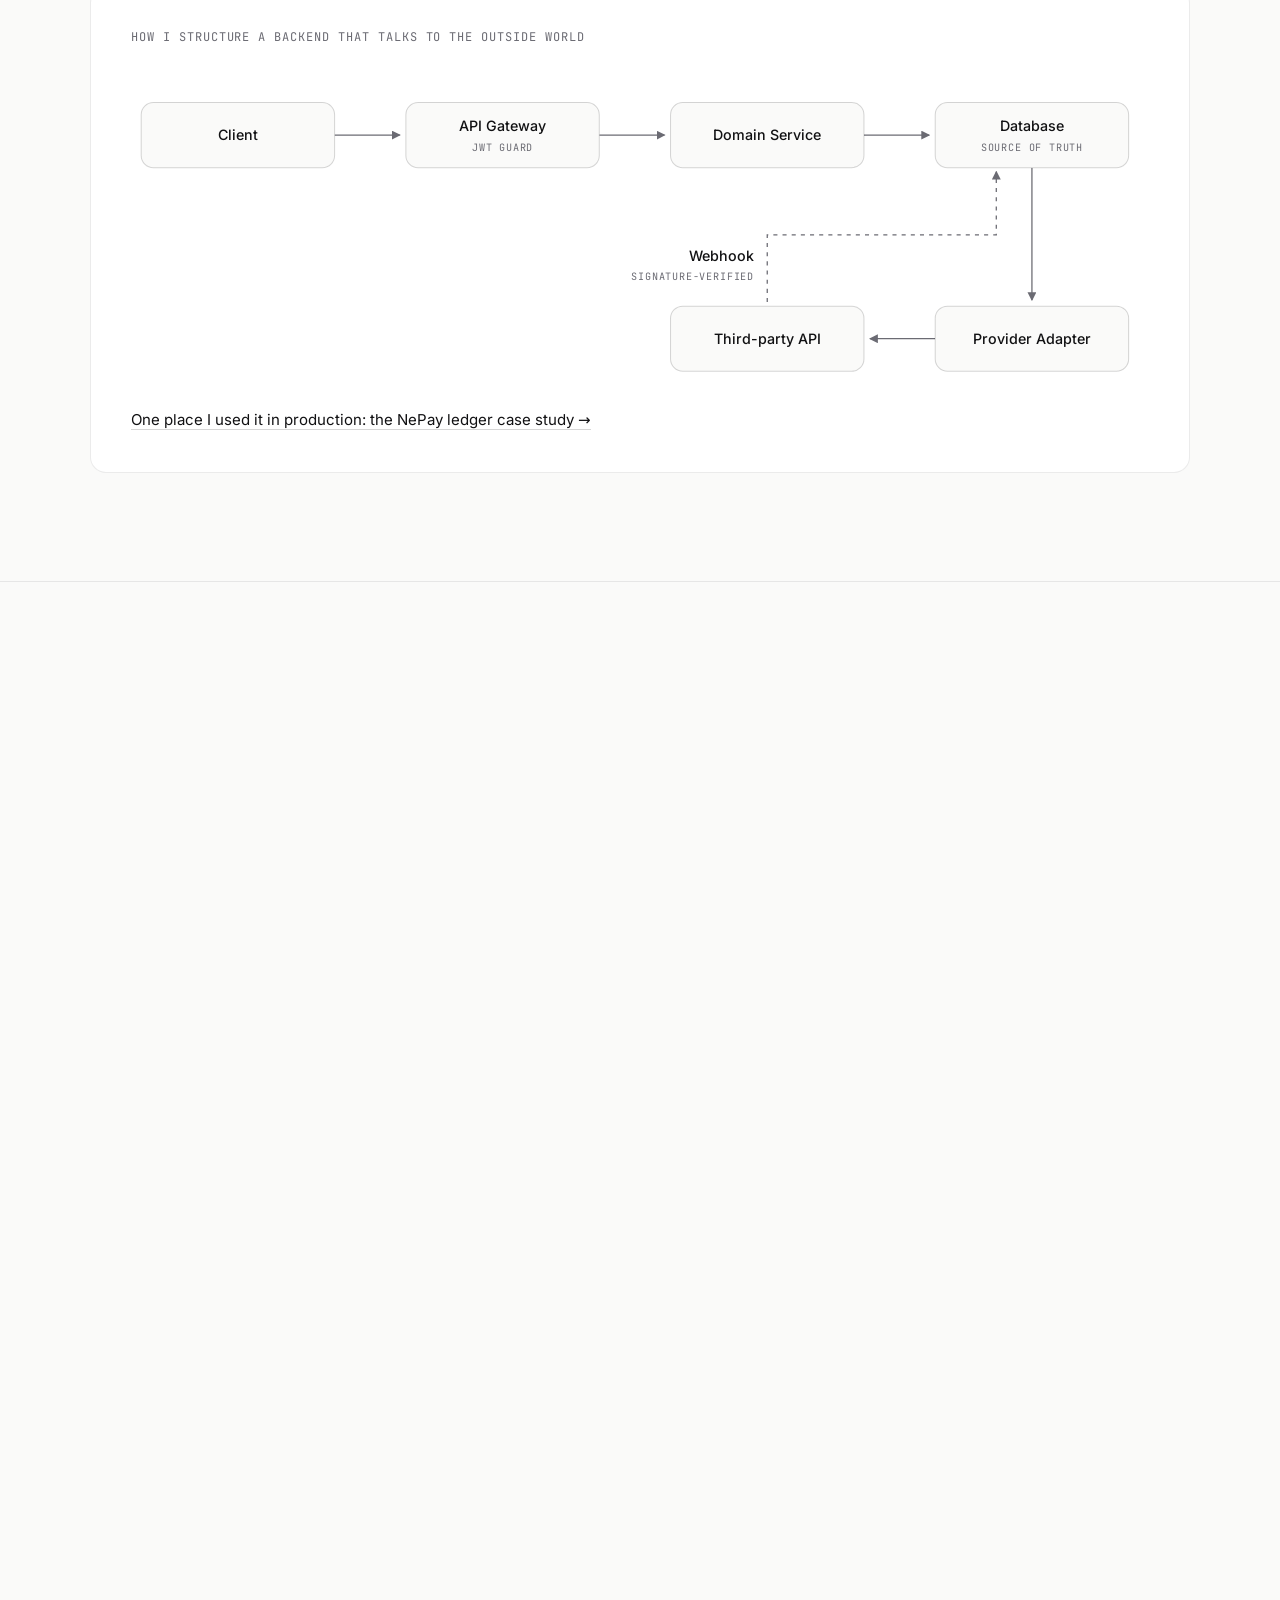
==== commit e09515ce: "update" ====
--- a/index.html
+++ b/index.html
@@ -212,7 +212,6 @@
           <svg class="arch__svg arch__svg--h" viewBox="0 0 1000 310" aria-hidden="true" focusable="false">
             <defs>
               <marker id="ah-h" viewBox="0 0 8 8" refX="7" refY="4" markerWidth="7" markerHeight="7" orient="auto"><path class="arch__arrow" d="M0 0L8 4L0 8z"/></marker>
-              <mask id="wm-h" maskUnits="userSpaceOnUse"><path class="wire wire--mask" style="--d:1500ms" pathLength="1" d="M625 226V160H850V98"/></mask>
               <linearGradient id="cg-h" x1="0" y1="0" x2="1" y2="1"><stop offset="0" stop-color="#7C9CFF"/><stop offset=".25" stop-color="#B98CFF"/><stop offset=".5" stop-color="#FF8FD1"/><stop offset=".75" stop-color="#FFD38A"/><stop offset="1" stop-color="#7CF3E6"/></linearGradient>
               <!-- Route the light takes: through every box, then back along the webhook -->
               <path class="pulse-path" d="M105 62H885V262H625V160H850V62"/>
@@ -222,7 +221,7 @@
             <path class="wire" style="--d:600ms" pathLength="1" d="M720 62H784" marker-end="url(#ah-h)"/>
             <path class="wire" style="--d:900ms" pathLength="1" d="M885 94V224" marker-end="url(#ah-h)"/>
             <path class="wire" style="--d:1200ms" pathLength="1" d="M790 262H726" marker-end="url(#ah-h)"/>
-            <path class="wire--dashed" mask="url(#wm-h)" d="M625 226V160H850V98" marker-end="url(#ah-h)"/>
+            <path class="wire--dashed" d="M625 226V160H850V98" marker-end="url(#ah-h)"/>
 
             <g class="node"><rect x="10" y="30" width="190" height="64" rx="12"/><text x="105" y="67">Client</text></g>
             <g class="node"><rect x="270" y="30" width="190" height="64" rx="12"/><text x="365" y="58">API Gateway</text><text class="sub" x="365" y="78">JWT guard</text></g>
@@ -238,7 +237,6 @@
           <svg class="arch__svg arch__svg--v" viewBox="0 0 360 540" aria-hidden="true" focusable="false">
             <defs>
               <marker id="ah-v" viewBox="0 0 8 8" refX="7" refY="4" markerWidth="7" markerHeight="7" orient="auto"><path class="arch__arrow" d="M0 0L8 4L0 8z"/></marker>
-              <mask id="wm-v" maskUnits="userSpaceOnUse"><path class="wire wire--mask" style="--d:1500ms" pathLength="1" d="M200 500H85V404"/></mask>
               <linearGradient id="cg-v" x1="0" y1="0" x2="1" y2="1"><stop offset="0" stop-color="#7C9CFF"/><stop offset=".25" stop-color="#B98CFF"/><stop offset=".5" stop-color="#FF8FD1"/><stop offset=".75" stop-color="#FFD38A"/><stop offset="1" stop-color="#7CF3E6"/></linearGradient>
               <path class="pulse-path" d="M85 40V370H275V500H85V370"/>
             </defs>
@@ -247,7 +245,7 @@
             <path class="wire" style="--d:600ms" pathLength="1" d="M85 290V334" marker-end="url(#ah-v)"/>
             <path class="wire" style="--d:900ms" pathLength="1" d="M160 370H194" marker-end="url(#ah-v)"/>
             <path class="wire" style="--d:1200ms" pathLength="1" d="M275 400V464" marker-end="url(#ah-v)"/>
-            <path class="wire--dashed" mask="url(#wm-v)" d="M200 500H85V404" marker-end="url(#ah-v)"/>
+            <path class="wire--dashed" d="M200 500H85V404" marker-end="url(#ah-v)"/>
 
             <g class="node"><rect x="10" y="10" width="150" height="60" rx="12"/><text x="85" y="45">Client</text></g>
             <g class="node"><rect x="10" y="120" width="150" height="60" rx="12"/><text x="85" y="146">API Gateway</text><text class="sub" x="85" y="165">JWT guard</text></g>
--- a/styles.css
+++ b/styles.css
@@ -707,7 +707,7 @@
 }
 .arch__title { margin-bottom: 24px; }
 
-.arch__svg { width: 100%; height: auto; overflow: visible; }
+.arch__svg { position: relative; z-index: 1; width: 100%; height: auto; overflow: visible; }
 .arch__svg--v { display: none; max-width: 400px; margin-inline: auto; }
 @media (max-width: 899px) {
   .arch__svg--h { display: none; }
@@ -736,7 +736,9 @@
 .arch__arrow { fill: var(--muted); }
 .wire, .wire--dashed { fill: none; stroke: var(--muted); stroke-width: 1.25; }
 .wire--dashed { stroke-dasharray: 4 5; }
-.wire--mask { stroke: #fff; stroke-width: 6; }
+/* The webhook line fades in after the wires draw (no SVG mask: masks tear on some Android GPUs) */
+.js .arch .wire--dashed { opacity: 0; transition: opacity 0.6s var(--ease) 1.5s; }
+.js .arch.is-drawn .wire--dashed { opacity: 1; }
 
 /* Draw on scroll: each wire runs from dashoffset 1 to 0 (pathLength="1") */
 .js .wire { stroke-dasharray: 1; stroke-dashoffset: 1; }
@@ -767,27 +769,35 @@
   transition: opacity 0.25s var(--ease);
 }
 .arch__dot.is-on { opacity: 1; }
-
-/* A box lights up while the pulse is inside it, then fades out slowly */
+.arch__dot { z-index: 2; }
+
+/* A lit box's glow: an HTML layer behind the SVG (the box's own fill hides its middle),
+   faded with opacity only, so lighting a box never repaints the SVG */
+.arch__halo {
+  position: absolute;
+  z-index: 0;
+  border-radius: 12px;
+  box-shadow:
+    0 0 0 2px color-mix(in srgb, #B98CFF 85%, transparent),
+    0 0 22px 5px color-mix(in srgb, #B98CFF 40%, transparent),
+    0 0 44px 12px color-mix(in srgb, #7CF3E6 16%, transparent);
+  opacity: 0;
+  pointer-events: none;
+  will-change: opacity;
+  transition: opacity 1.2s var(--ease);
+}
+.arch__halo.is-lit { opacity: 1; transition-duration: 0.3s; }
+.arch__halo[hidden] { display: none; }
+
+/* Desktop only: a thin chroma outline drawn in the SVG while the light is inside a box.
+   (The soft glow everywhere is the HTML .arch__halo, so phones never repaint the SVG.) */
 .node__glow {
   fill: none !important;
   stroke-width: 1.5 !important;
   opacity: 0;
   transition: opacity 1.4s var(--ease);
 }
-/* The soft glow is a wide, faint gradient stroke behind the box, not a CSS filter:
-   drop-shadow on animated SVG groups tears and ghosts on some Android GPUs */
-.node__halo {
-  fill: none !important;
-  stroke-width: 10 !important;
-  opacity: 0;
-  transition: opacity 1.4s var(--ease);
-}
 .node.is-lit .node__glow { opacity: 1; transition-duration: 0.3s; }
-.node.is-lit .node__halo { opacity: 0.28; transition-duration: 0.3s; }
-@media (hover: none) {
-  .node__glow, .node__halo { transition: none; }
-}
 
 /* ---------- 03 / Experience ---------- */
 .timeline {
@@ -1380,7 +1390,8 @@
 .js .diagram.is-drawn .wire--dashed { opacity: 1; }
 @media (prefers-reduced-motion: reduce) {
   .js .diagram .arch__arrow,
-  .js .diagram .wire--dashed { opacity: 1; }
+  .js .diagram .wire--dashed,
+  .js .arch .wire--dashed { opacity: 1; }
 }
 .diagram__hint { display: none; margin-bottom: 10px; }
 @media (max-width: 700px) { .diagram__hint { display: block; } }
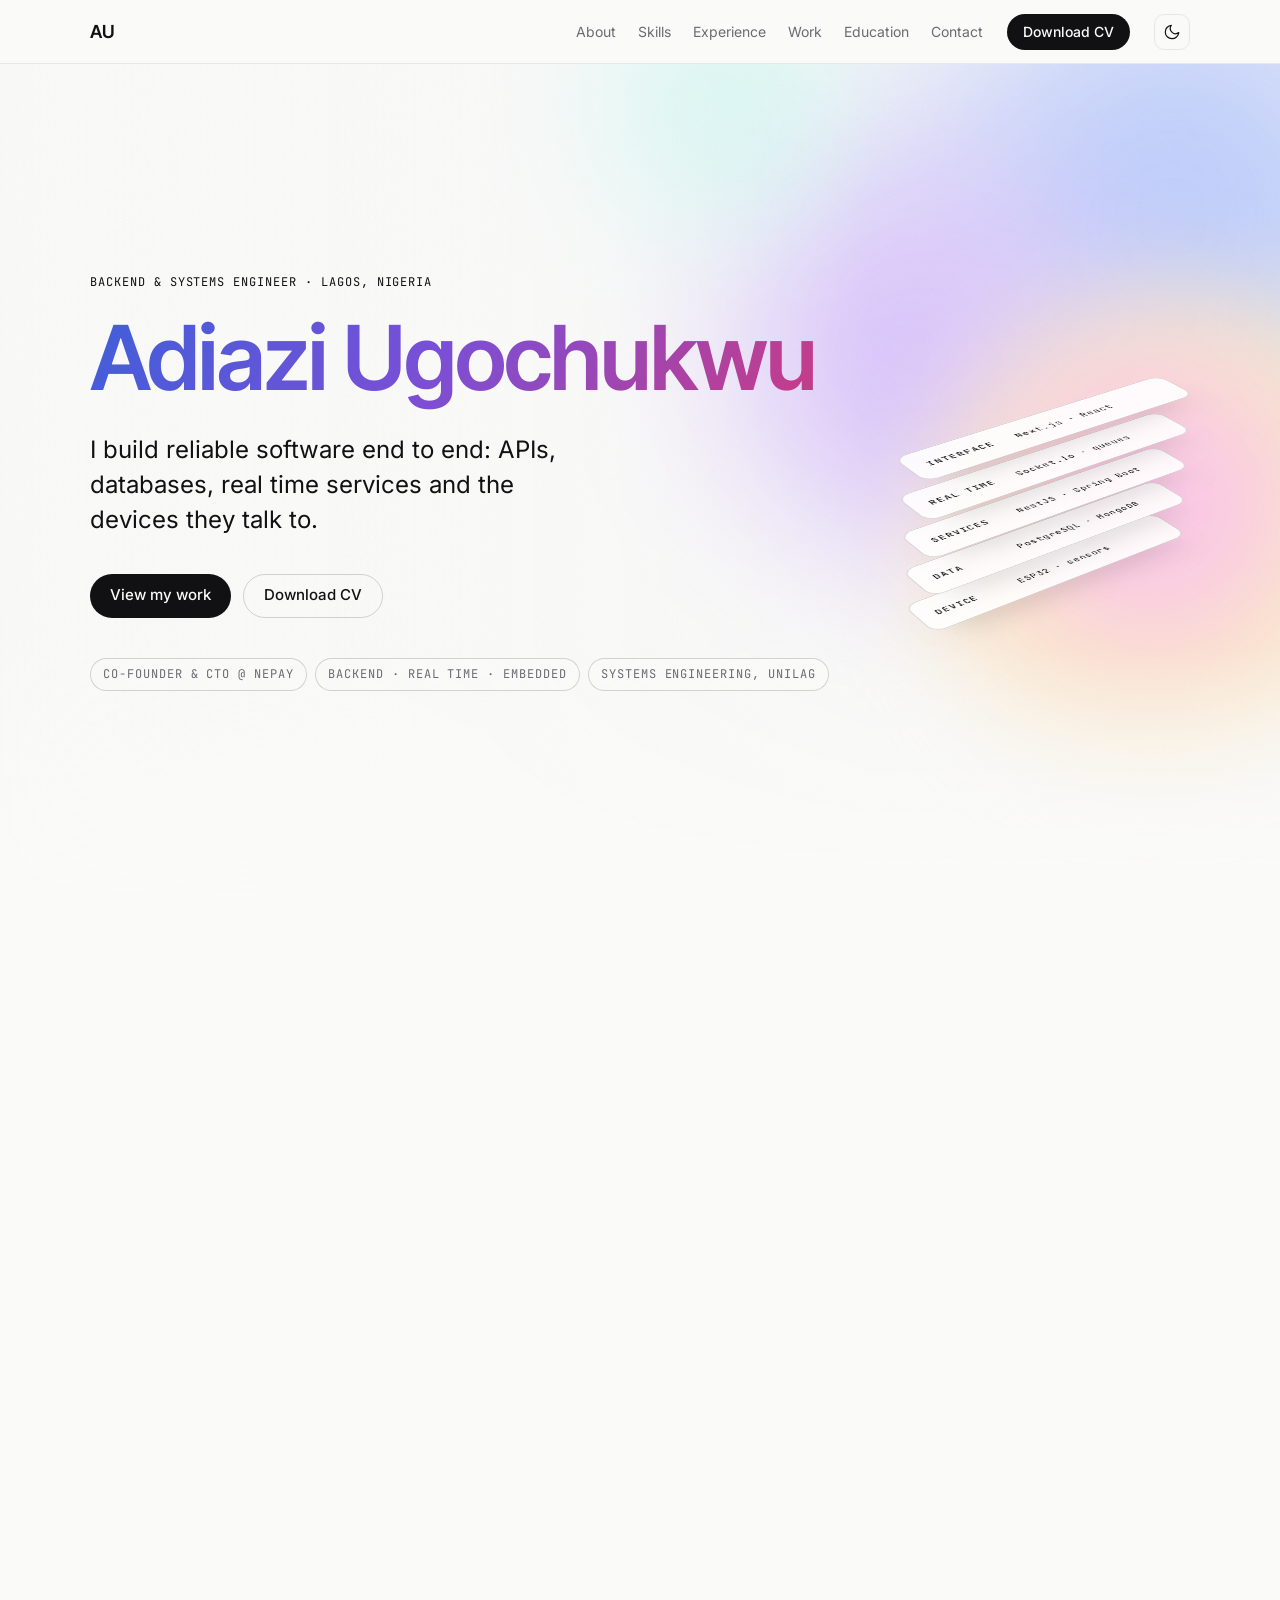
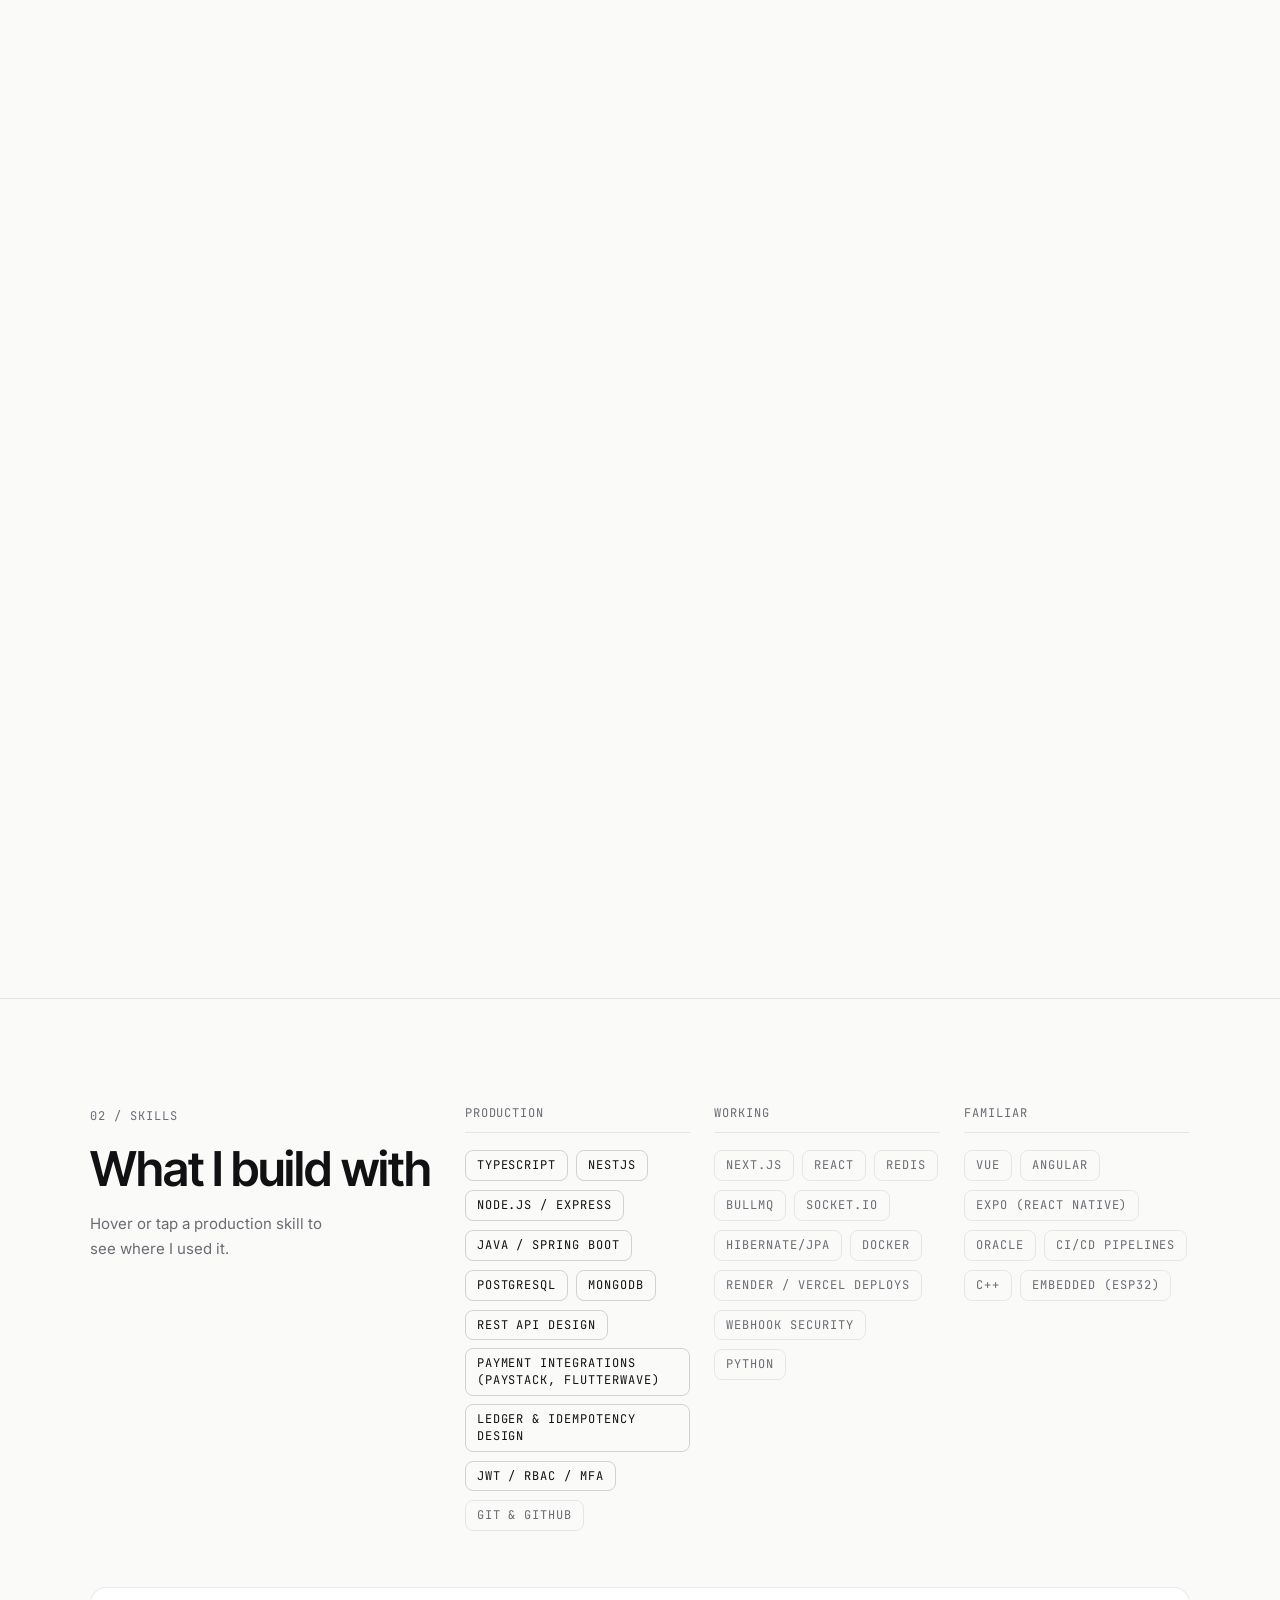
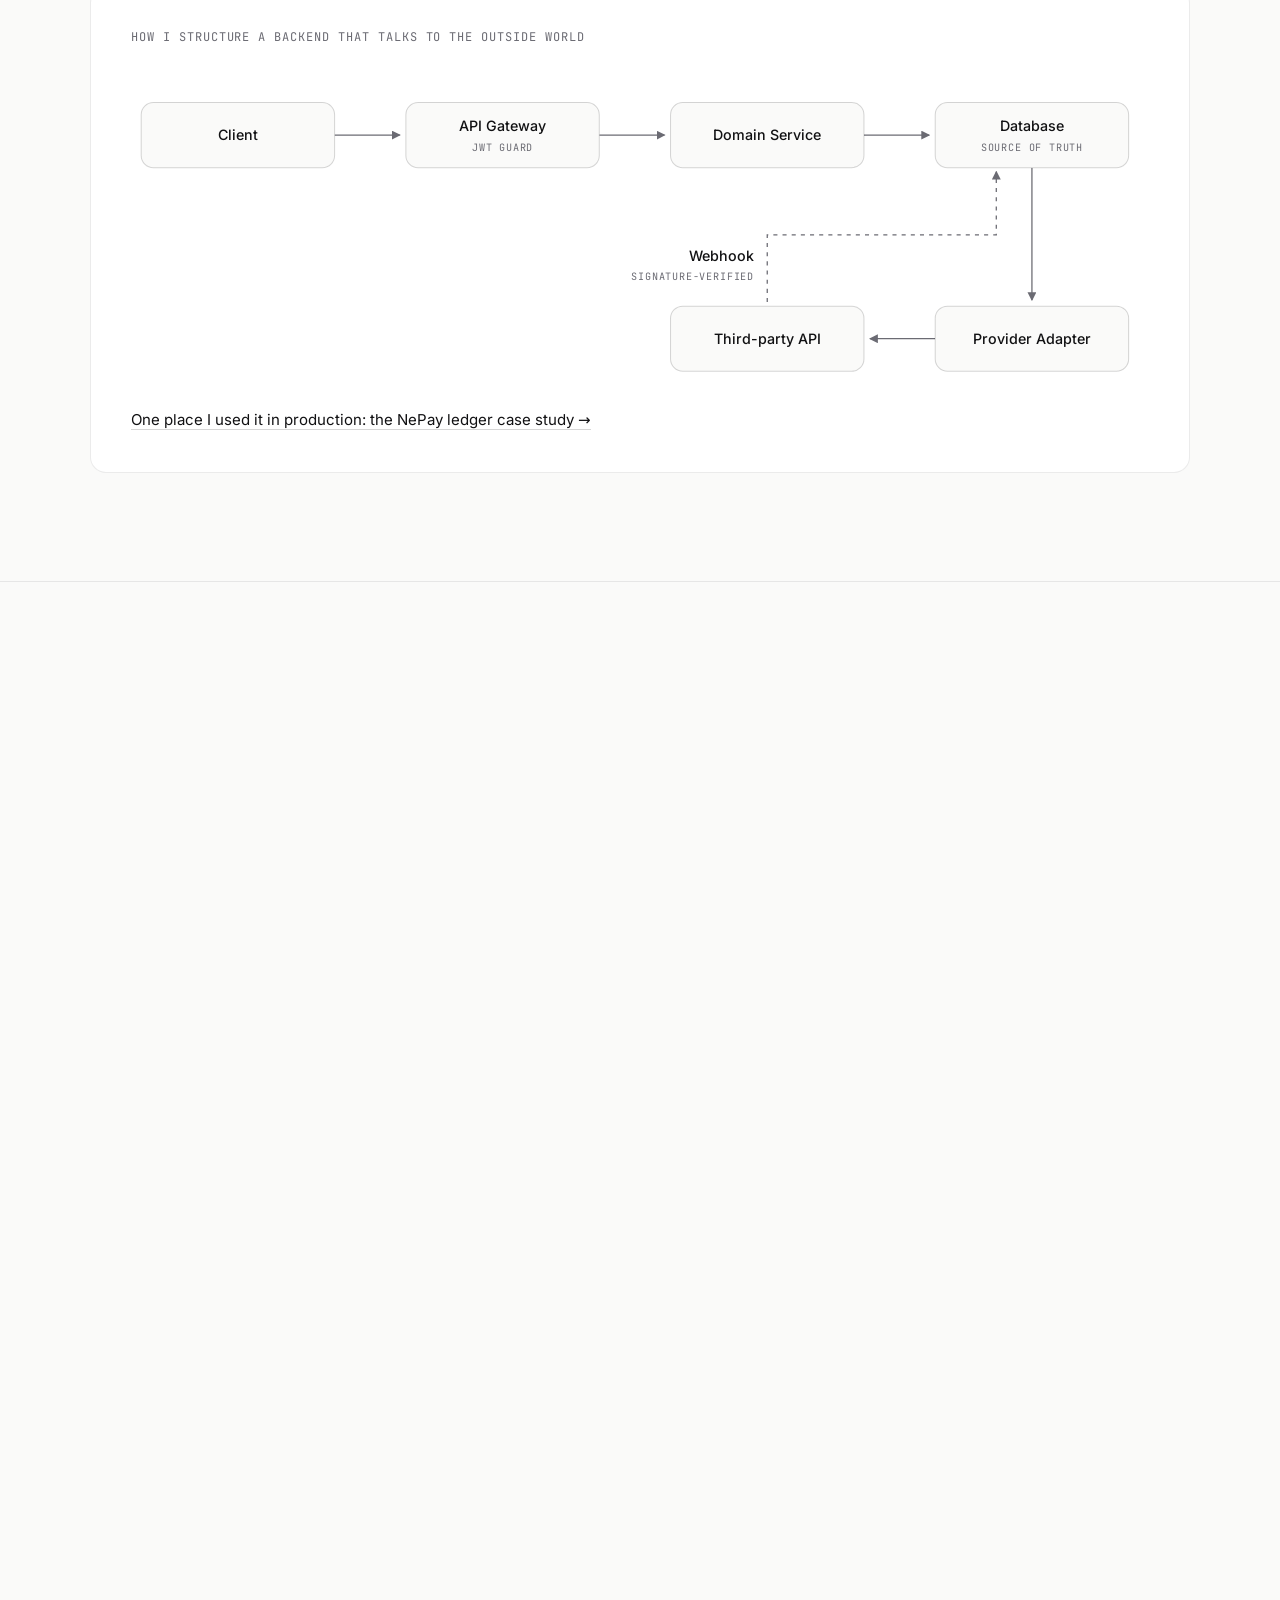
==== commit dd0ec76e: "update" ====
--- a/index.html
+++ b/index.html
@@ -427,13 +427,13 @@
           </li>
         </ul>
 
-        <!-- Testimonials: approved by Ugochukwu Nebeani and Dubem Egbo on 2026-09-24 -->
+        <!-- Testimonials: approved by Ugochukwu Nebeani and Dubem Egbo on 2026-09-24; Ugochukwu's opening line updated with his go-ahead -->
         <div class="quotes-wrap full">
           <h3 class="label builds__title reveal">What people say</h3>
           <div class="quotes">
             <figure class="card quote reveal">
               <blockquote>
-                <p>Adiazi owns NePay's backend the way a founder would. He writes the rules down before any code, pushes back when something could put a customer's balance at risk, and ships work I don't have to double check. Every naira in our ledger can be traced, and that is down to him.</p>
+                <p>Adiazi co-founded NePay with us and built our entire backend from the ground up. He writes the rules down before any code, pushes back when something could put a customer's balance at risk, and ships work I don't have to double check. Every naira in our ledger can be traced, and that is down to him.</p>
               </blockquote>
               <figcaption>
                 <span class="quote__avatar" aria-hidden="true">UN</span>
